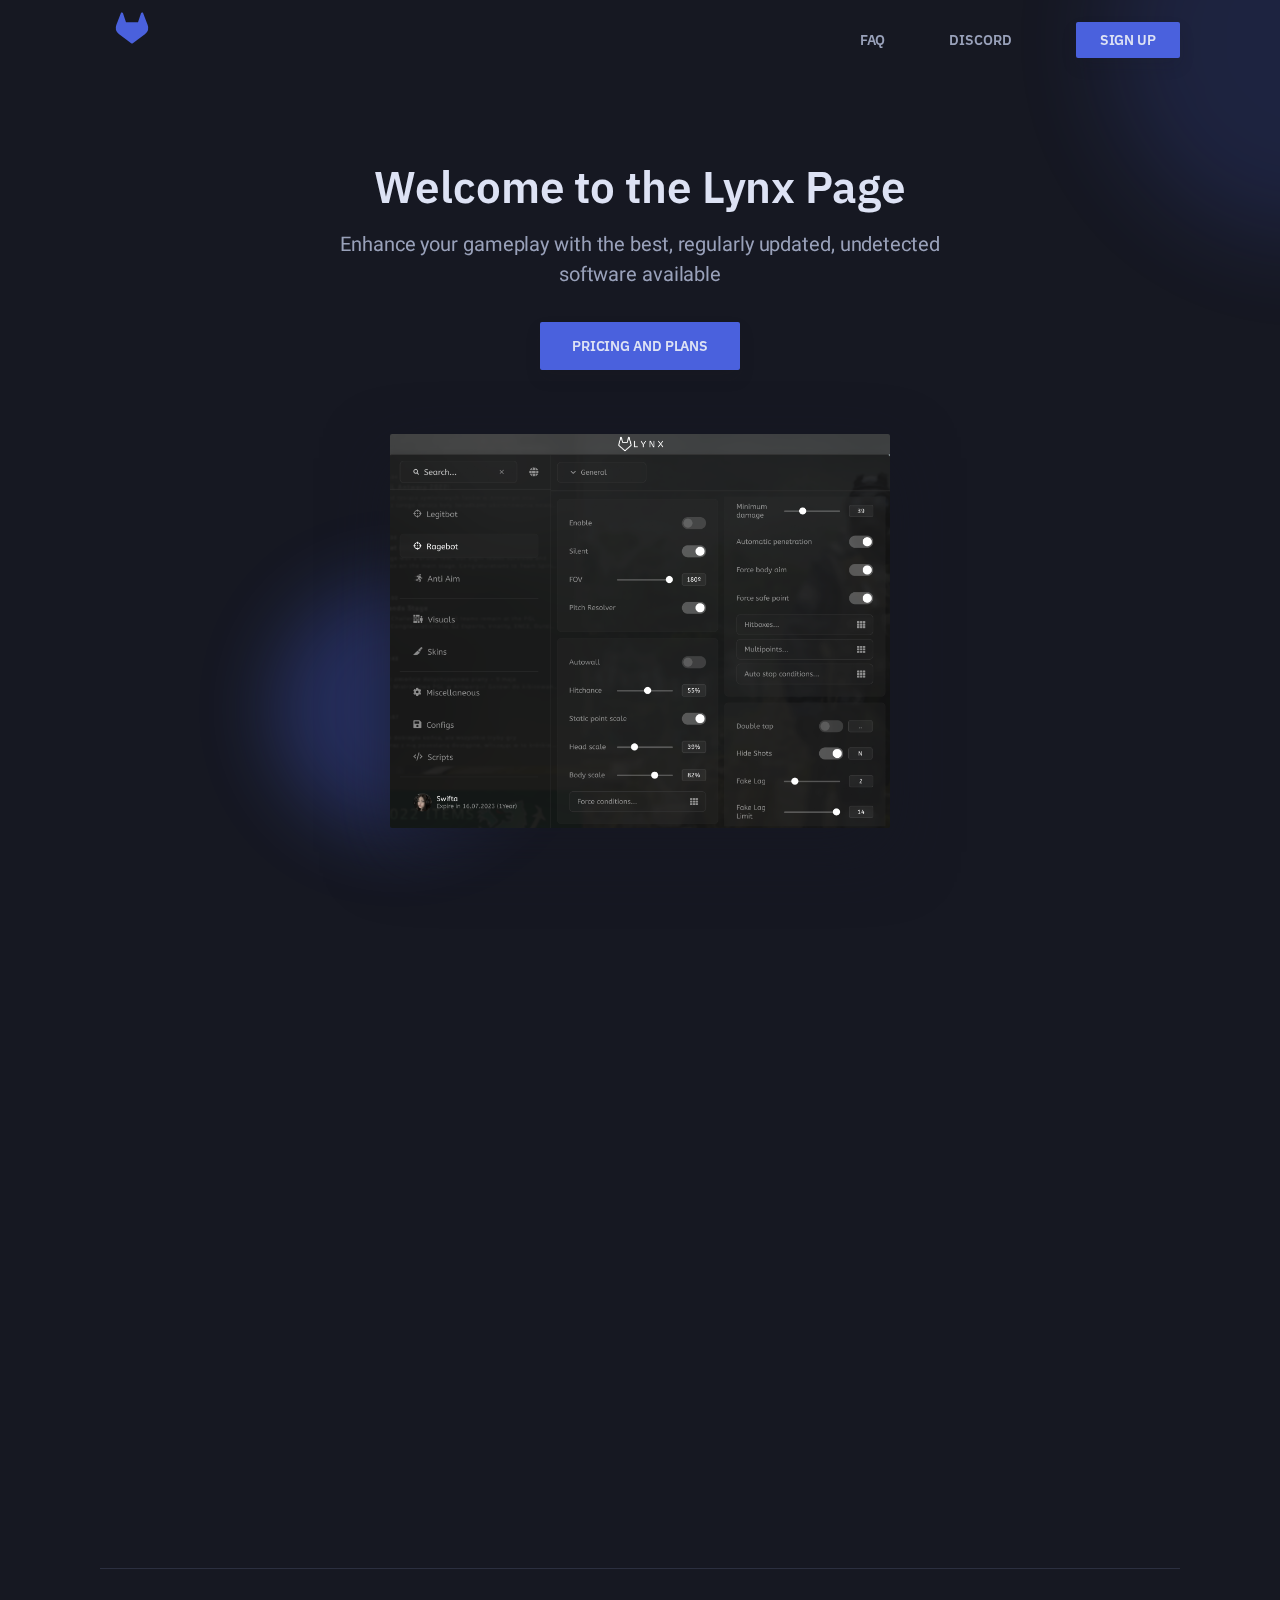
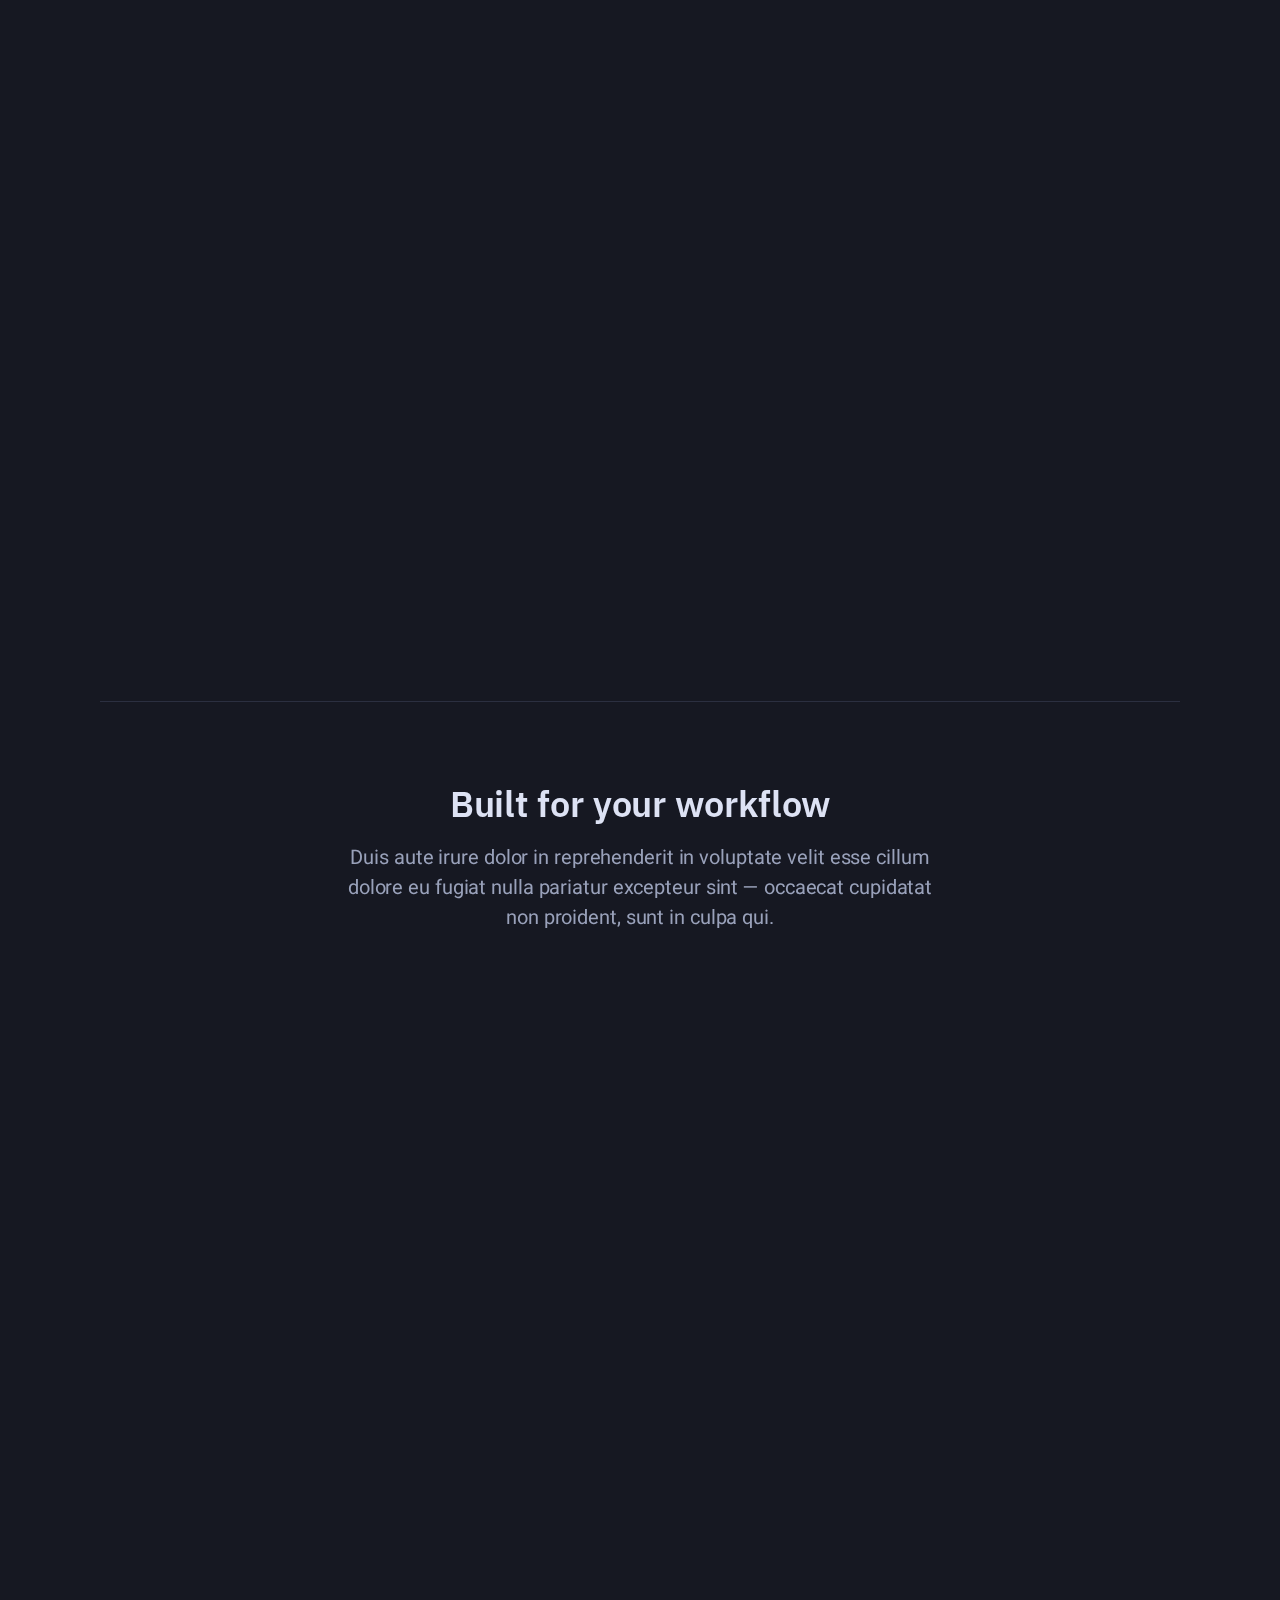
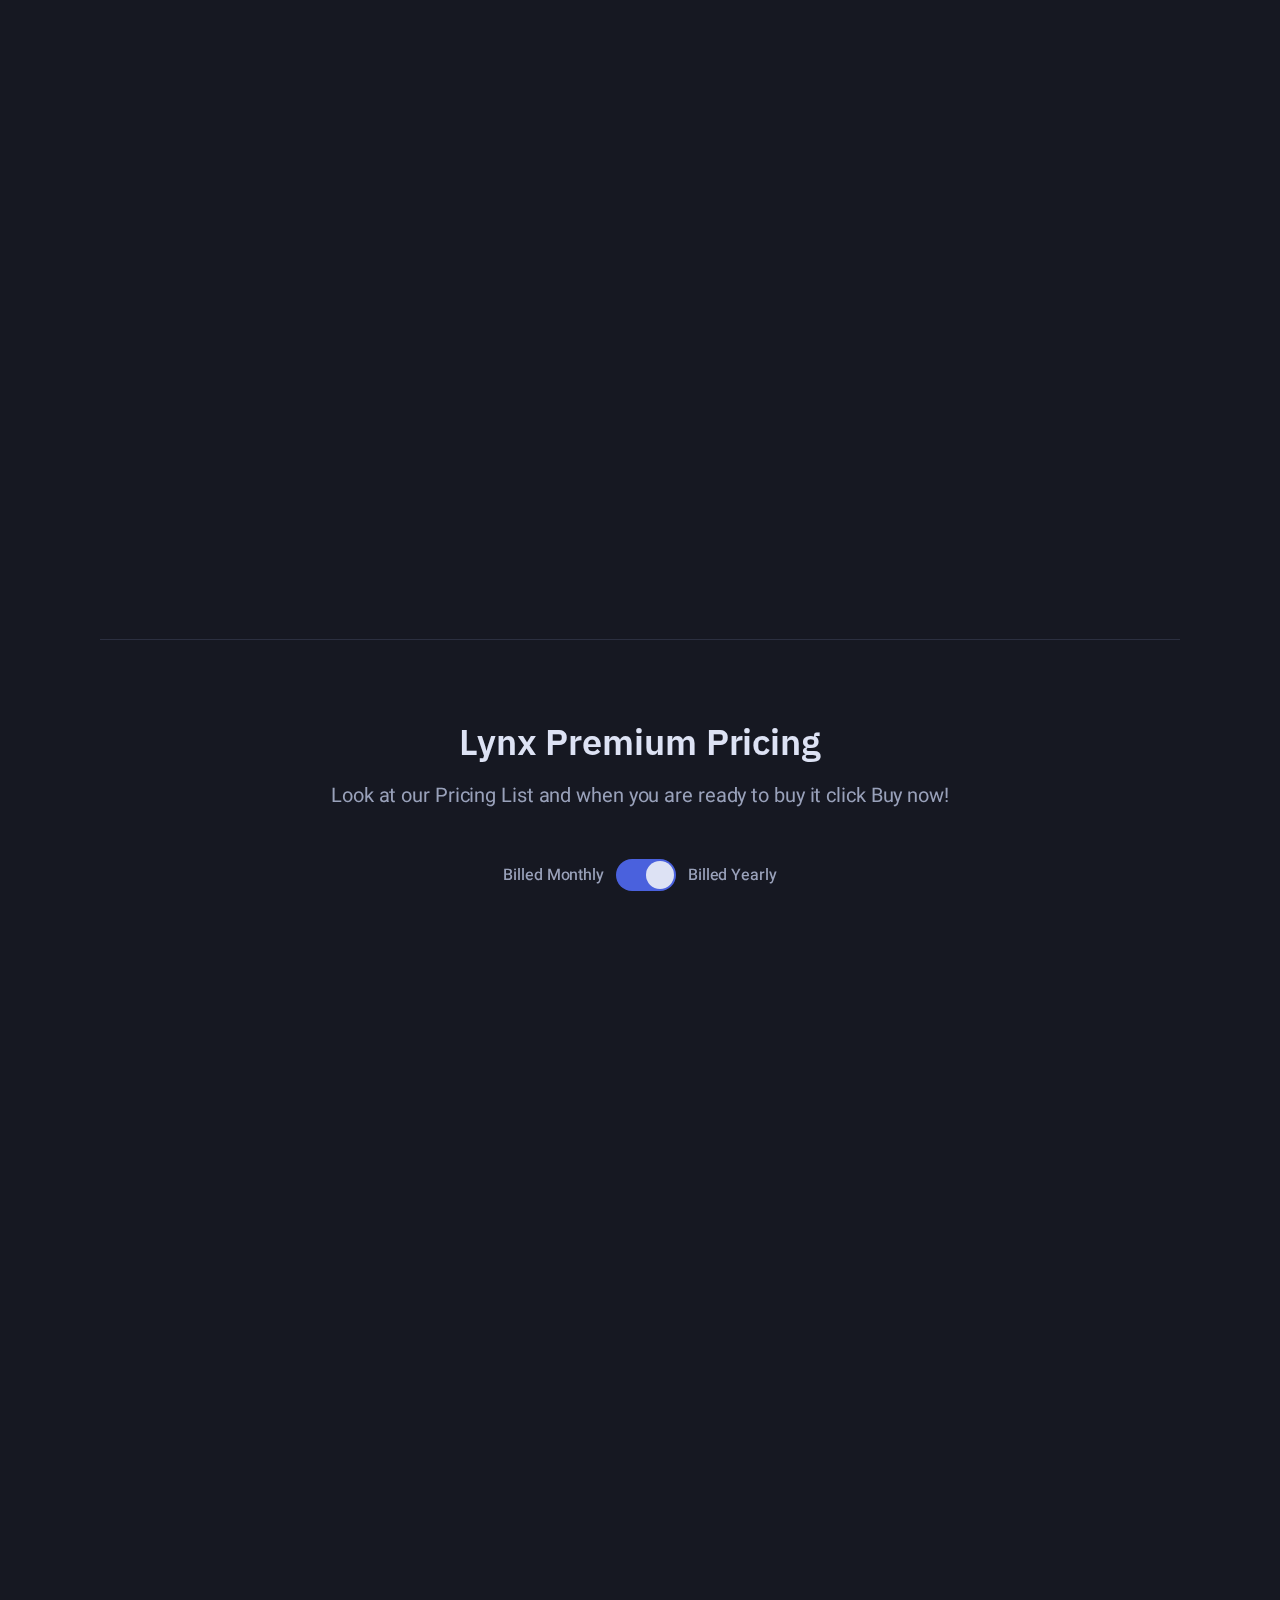
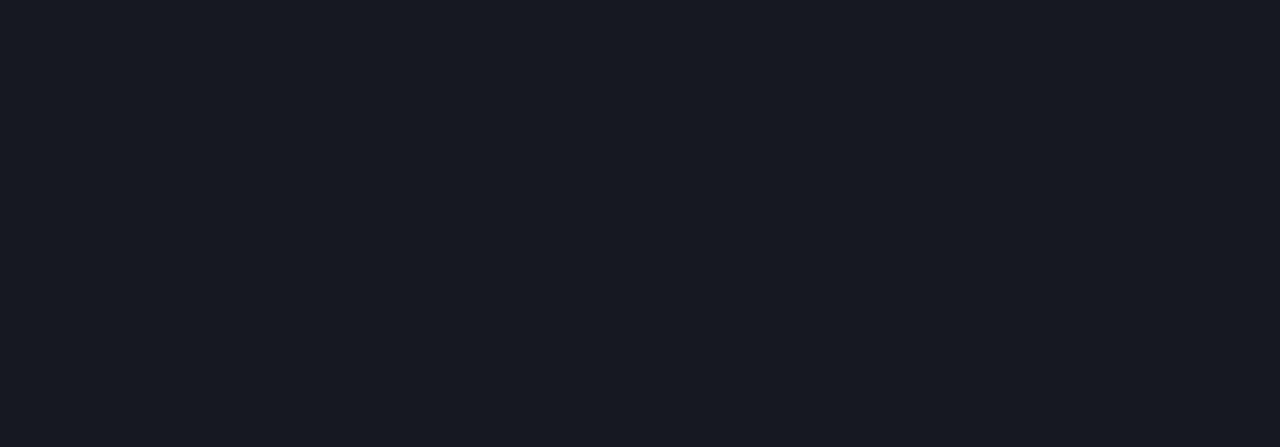
==== index.html @ 3d20453e "New Prices" ====
<html lang="en" class="js">
  <head>
    <meta charset="utf-8">
    <meta http-equiv="X-UA-Compatible" content="IE=edge">
    <meta name="viewport" content="width=device-width,initial-scale=1">
    <title>Lynx</title>
    <link rel="stylesheet" href="css/style.css">
    <link rel="shortcut icon" href="images/logo.svg" type="image/x-icon">
  </head>
  <body class="t n reveal-from-bottom">
    <div class="rn">
      <header class="nb reveal-from-bottom">
        <div class="tcontainern">
          <div class="n_">
            <div class="nk">
              <h1 class="oe">
                <a href="index.html">
                  <img src="images/logo.svg" alt="Lynx" width="64" height="64"><p>
                </a>
              </h1>
            </div>
            <button id="th" class="th" aria-controls="primary-menu" aria-expanded="false">
              <span class="st">Menu</span>
              <span class="tp">
                <span class="td"></span>
              </span>
            </button>
            <nav id="nj" class="nj">
              <div class="nq">
                <ul class="sn h re">
                  <li>
                    <a href="faq.html">FAQ</a>
                  </li>
                  <li>
                    <a href="https://discord.gg/NsHt7cKX" target="_blank">Discord</a>
                  </li>
                </ul>
                <ul class="sn re">
                  <li>
                    <a class="tbuttonn fbuttonl gbuttony sbuttono" href="signup.html">Sign up</a>
                  </li>
                </ul>
              </div>
            </nav>
          </div>
        </div>
      </header>
      <main class="nw">
        
        <section class="rb nx sj tillustration-section-n reveal-from-bottom" >
          <div class="rcontaineri">
            <div class="rm rd">
              <div class="rg">
                <h1 class="ot o_ reveal-from-bottom is-revealed" data-reveal-delay="200">Welcome to the Lynx Page</h1>
                <div class="scontainero">
                  <p class="ot uo reveal-from-bottom is-revealed" data-reveal-delay="400">Enhance your gameplay with the best, regularly updated, undetected software available</p>
                  <div class="reveal-from-bottom is-revealed" data-reveal-delay="600">
                    <a class="tbuttonn fbuttonl gbuttony" href="#pricing">Pricing and plans</a>
                  </div>
                </div>
              </div>
              <div class="hero-square hero-square-3 is-moving-object is-rotating ry reveal-from-bottom tillustration-element-n is-revealed" data-reveal-value="20px" data-reveal-delay="800">
                <img data-tilt  class="sk reveal-from-bottom" src="images/hero-image.png" alt="Hero image" width="500" height="504">
              </div>
            </div>
          </div>
        </section>
        <section class="if nx reveal-fade">
          <div class="tcontainern">
            <div class="il rd ij s_">

            </div>
          </div>
        </section>
        <section class="rx nx">
          <div class="tcontainern">
            <div class="features-tiles-inner rd">
              <div class="tiles-wrap">
                <div class="ng reveal-from-bottom">
                  <div class="ny">
                    <div class="features-tiles-item-header">
                      <div class="iy o_">
                        <img src="images/feature-tile-icon-01.svg" alt="Feature tile icon 01" width="64" height="64">
                      </div>
                    </div>
                    <div class="features-tiles-item-content">
                      <h4 class="ot op">Safe</h4>
                      <p class="oe l">Safe to use - absolutely no malware, we're quite reputable. </p>
                    </div>
                  </div>
                </div>
                <div class="ng reveal-from-bottom" data-reveal-delay="200">
                  <div class="ny">
                    <div class="features-tiles-item-header">
                      <div class="iy o_">
                        <img src="images/feature-tile-icon-02.svg" alt="Feature tile icon 02" width="64" height="64">
                      </div>
                    </div>
                    <div class="features-tiles-item-content">
                      <h4 class="ot op">Regularly Updated                      </h4>
                      <p class="oe l">Regular Updates enable you to use our product without any problems</p>
                    </div>
                  </div>
                </div>
                <div class="ng reveal-from-bottom" data-reveal-delay="400">
                  <div class="ny">
                    <div class="features-tiles-item-header">
                      <div class="iy o_">
                        <img src="images/feature-tile-icon-03.svg" alt="Feature tile icon 03" width="64" height="64">
                      </div>
                    </div>
                    <div class="features-tiles-item-content">
                      <h4 class="ot op">Good</h4>
                      <p class="oe l">Cheat is extremly Powerful for HvH but its also good for legit prime cheating</p>
                    </div>
                  </div>
                </div>
                <div class="ng reveal-from-bottom">
                  <div class="ny">
                    <div class="features-tiles-item-header">
                      <div class="iy o_">
                        <img src="images/feature-tile-icon-04.svg" alt="Feature tile icon 04" width="64" height="64">
                      </div>
                    </div>
                    <div class="features-tiles-item-content">
                      <h4 class="ot op">Good Price</h4>
                      <p class="oe l">No more overpaid and overcharged cheats, our services will be available to everyone</p>
                    </div>
                  </div>
                </div>
                <div class="ng reveal-from-bottom" data-reveal-delay="200">
                  <div class="ny">
                    <div class="features-tiles-item-header">
                      <div class="iy o_">
                        <img src="images/feature-tile-icon-05.svg" alt="Feature tile icon 05" width="64" height="64">
                      </div>
                    </div>
                    <div class="features-tiles-item-content">
                      <h4 class="ot op">Amazing Community</h4>
                      <p class="oe l">We have a great community on our discord that will definitely help you configure your cheat</p>
                    </div>
                  </div>
                </div>
                <div class="ng reveal-from-bottom" data-reveal-delay="400">
                  <div class="ny">
                    <div class="features-tiles-item-header">
                      <div class="iy o_">
                        <img src="images/feature-tile-icon-06.svg" alt="Feature tile icon 06" width="64" height="64">
                      </div>
                    </div>
                    <div class="features-tiles-item-content">
                      <h4 class="ot op">LUA Features</h4>
                      <p class="oe l">If the functions of our cheat are insufficient for you, you can use LUA <a href="#">Documentation</a></p>
                    </div>
                  </div>
                </div>
              </div>
            </div>
          </div>
        </section>
        <section class="nx sj">
          <div class="tcontainern">
            <div class="rd ij">
              <div class="rv reveal-from-bottom">
                <div class="scontainero">
                  <h2 class="oe">Watch Lynx In Action and See How Powerful It Is</h2>
                </div>
              </div>
              <div class="reveal-from-bottom">
                <a class="modal-trigger" aria-controls="modal-01" data-video="https://www.youtube.com/embed/v-ajgwi2usM" href="#">
                  <img class="sk" src="images/video-placeholder.jpg" alt="Video" width="712" height="400">
                </a>
              </div>
              <div id="modal-01" class="tx tk">
                <div class="t_">
                  <div class="sq">
                    <iframe src="https://www.youtube.com/embed/v-ajgwi2usM" controls="0" frameborder="0" mozallowfullscreen=""></iframe>
                  </div>
                </div>
              </div>
            </div>
          </div>
        </section>
        <section class="rw nx">
          <div class="tcontainern">
            <div class="features-split-inner rd ij">
              <div class="rv sj">
                <div class="scontainero">
                  <h2 class="ot o_">Built for your workflow</h2>
                  <p class="oe">Duis aute irure dolor in reprehenderit in voluptate velit esse cillum dolore eu fugiat nulla pariatur excepteur sint — occaecat cupidatat non proident, sunt in culpa qui.</p>
                </div>
              </div>
              <div class="nf np">
                <div class="split-item">
                  <div class="nh fe reveal-from-left" data-reveal-container=".split-item">
                    <h3 class="ot oy">Stunning Visuals</h3>
                    <p class="oe">Our Visuals Are Brilliant,tons of customizations and materials etc. (Skin Changer,Model Changer)</p>
                  </div>
                  <div class="nl nc reveal-from-bottom" data-reveal-container=".split-item">
                    <img data-tilt class="sk" src="images/features-split-image-01.png" alt="Features split image 01" width="528" height="396">
                  </div>
                </div>
                <div class="split-item">
                  <div class="nh fe reveal-from-right" data-reveal-container=".split-item">
                    <h3 class="ot oy">Powerful RageBot</h3>
                    <p class="oe">Cheat is extremly Powerful for Rage Cheating and have many configuration options to make him the best</p>
                  </div>
                  <div class="nl nc reveal-from-left" data-reveal-container=".split-item">
                    <img data-tilt class="sk" src="images/features-split-image-02.png" alt="Features split image 02" width="528" height="396">
                  </div>
                </div>
                <div class="split-item">
                  <div class="nh fe reveal-from-left" data-reveal-container=".split-item">
                    <h3 class="ot oy">Elements Management</h3>
                    <p class="oe">Lorem ipsum dolor sit amet, consectetur adipiscing elit, sed do eiusmod tempor incididunt ut labore et dolore magna aliqua — Ut enim ad minim veniam, quis nostrud exercitation ullamco laboris nisi ut aliquip ex ea commodo consequat.</p>
                  </div>
                  <div class="nl nc reveal-from-bottom" data-reveal-container=".split-item">
                    <img data-tilt class="sk" src="images/features-split-image-03.png" alt="Features split image 03" width="528" height="396">
                  </div>
                </div>
              </div>
            </div>
          </div>
        </section>
        <section class="r_ nx" id="pricing">
          <div class="tcontainern">
            <div class="pricing-inner rd ij">
              <div class="rv sj">
                <div class="scontainero">
                  <h2 class="ot o_">Lynx Premium Pricing</h2>
                  <p class="oe">Look at our Pricing List and when you are ready to buy it click Buy now!</p>
                </div>
              </div>
              <div class="rz sj">
                <label class="k">
                  <input type="checkbox" checked="">
                  <span class="ta"></span>
                  <span>Billed Monthly</span>
                  <span>Billed Yearly</span>
                </label>
              </div>
              <div class="tiles-wrap">
                <div class="ng reveal-from-bottom">
                  <div class="ny sk">
                    <div class="rj">
                      <div class="ib af ut">
                        <div class="pricing-item-price oa" data-price-output="{
                                                &quot;0&quot;: [&quot;€&quot;, &quot;4&quot;, &quot;/m&quot;],
                                                &quot;1&quot;: [&quot;€&quot;, &quot;14&quot;, &quot;/R&quot;]
                                            }">
                          <span class="iw s">€</span>
                          <span class="pricing-item-price-amount i">200</span>
                          <span class="pricing-item-price-after c">/R</span>
                        </div>
                        <div class="c sh">Lynx VIP Upgrade</div>
                      </div>
                      <div class="pricing-item-features mb-40">
                        <div class="pricing-item-features-title f c sl ut">What’s included</div>
                        <ul class="rq sn c uo">
                          <li class="ix">Undetected</li>
                          <li class="ix">Regularly Updated</li>
                          <li class="ix">Good for HvH&Legit</li>
                          <li class="ix">Lua Extensions</li>
                          <li class="ix">Premium Discord Access</li>
                        </ul>
                      </div>
                    </div>
                    <div class="pricing-item-cta op">
                      <a class="tbuttonn fbuttonl pbuttond" href="login.html">Buy Now</a>
                    </div>
                  </div>
                </div>
                <div class="ng reveal-from-bottom" data-reveal-delay="200">
                  <div class="ny sk">
                    <div class="rj">
                      <div class="ib af ut">
                        <div class="pricing-item-price oa" data-price-output="{
                                                &quot;0&quot;: [&quot;€&quot;, &quot;12&quot;, &quot;/3m<popular>Best Price</popular>&quot;],
                                                &quot;1&quot;: [&quot;€&quot;, &quot;28&quot;, &quot;/2R&quot;]
                                            }">
                          <span class="iw s">€</span>
                          <span class="pricing-item-price-amount i">1200</span>
                          <span class="pricing-item-price-after c">/2R3</span>
                          
                        </div>
                        <div class="c sh">Lynx VIP Upgrade</div>
                      </div>
                      <div class="pricing-item-features mb-40">
                        <div class="pricing-item-features-title f c sl ut">What’s included</div>
                        <ul class="rq sn c uo">
                          <li class="ix">Undetected</li>
                          <li class="ix">Regularly Updated</li>
                          <li class="ix">Good for HvH&Legit</li>
                          <li class="ix">Lua Extensions</li>
                          <li class="ix">Premium Discord Access</li>
                        </ul>
                      </div>
                    </div>
                    <div class="pricing-item-cta op">
                      <a class="tbuttonn fbuttonl pbuttond" href="login.html">Buy Now</a>
                    </div>
                  </div>
                </div>
                <div class="ng reveal-from-bottom" data-reveal-delay="400">
                  <div class="ny sk">
                    <div class="rj">
                      <div class="ib af ut">
                        <div class="pricing-item-price oa" data-price-output="{
                                                &quot;0&quot;: [&quot;€&quot;, &quot;24&quot;, &quot;/6m&quot;],
                                                &quot;1&quot;: [&quot;€&quot;, &quot;CUSTOM&quot;, &quot;Lifetime&quot;]
                                            }">
                          <span class="iw s">€</span>
                          <span class="pricing-item-price-amount i">67</span>
                          <span class="pricing-item-price-after c">/m</span>
                        </div>
                        <div class="c sh">Lynx VIP Upgrade</div>
                      </div>
                      <div class="pricing-item-features mb-40">
                        <div class="pricing-item-features-title f c sl ut">What’s included</div>
                        <ul class="rq sn c uo">
                          <li class="ix">Undetected</li>
                          <li class="ix">Regularly Updated</li>
                          <li class="ix">Good for HvH&Legit</li>
                          <li class="ix">Lua Extensions</li>
                          <li class="ix">Premium Discord Access</li>
                        </ul>
                      </div>
                    </div>
                    <div class="pricing-item-cta op">
                      <a class="tbuttonn fbuttonl pbuttond" href="login.html">Buy Now</a>
                    </div>
                  </div>
                </div>
              </div>
            </div>
          </div>
        </section>
        <section class="io nx fe reveal-from-bottom">
          <div class="tcontainern">
            <div class="iz rd ia">
              <div class="iu">
                <h3 class="oe">Try Lynx today for the best CSGO experience</h3>
              </div>
              <div class="cta-action">
                <a class="tbuttonn gbuttony" href="login.html">Get started now</a>
              </div>
            </div>
          </div>
        </section>
      </main>
      <footer class="rr fe reveal-from-bottom">
        <div class="tcontainern">
          <div class="ri">
            <div class="rs rh h">
              <div class="nk">
                <a href="index.html">
                  <img src="images/logo.svg" alt="Lynx" width="64" height="64"><p>
                </a>
              </div>
              <div class="rl">
                <ul class="sn">
                  <li>
                    <a href="#">
                      <svg width="16" height="16" viewBox="0 0 16 16" xmlns="http://www.w3.org/2000/svg">
                        <title>Facebook</title>
                        <path d="M6.023 16L6 9H3V6h3V4c0-2.7 1.672-4 4.08-4 1.153 0 2.144.086 2.433.124v2.821h-1.67c-1.31 0-1.563.623-1.563 1.536V6H13l-1 3H9.28v7H6.023z"></path>
                      </svg>
                    </a>
                  </li>
                  <li>
                    <a href="#">
                      <svg width="16" height="16" viewBox="0 0 16 16" xmlns="http://www.w3.org/2000/svg">
                        <title>Twitter</title>
                        <path d="M16 3c-.6.3-1.2.4-1.9.5.7-.4 1.2-1 1.4-1.8-.6.4-1.3.6-2.1.8-.6-.6-1.5-1-2.4-1-1.7 0-3.2 1.5-3.2 3.3 0 .3 0 .5.1.7-2.7-.1-5.2-1.4-6.8-3.4-.3.5-.4 1-.4 1.7 0 1.1.6 2.1 1.5 2.7-.5 0-1-.2-1.5-.4C.7 7.7 1.8 9 3.3 9.3c-.3.1-.6.1-.9.1-.2 0-.4 0-.6-.1.4 1.3 1.6 2.3 3.1 2.3-1.1.9-2.5 1.4-4.1 1.4H0c1.5.9 3.2 1.5 5 1.5 6 0 9.3-5 9.3-9.3v-.4C15 4.3 15.6 3.7 16 3z"></path>
                      </svg>
                    </a>
                  </li>
                  <li>
                    <a href="#">
                      <svg width="16" height="16" viewBox="0 0 16 16" xmlns="http://www.w3.org/2000/svg">
                        <title>Instagram</title>
                        <g>
                          <circle cx="12.145" cy="3.892" r="1"></circle>
                          <path d="M8 12c-2.206 0-4-1.794-4-4s1.794-4 4-4 4 1.794 4 4-1.794 4-4 4zm0-6c-1.103 0-2 .897-2 2s.897 2 2 2 2-.897 2-2-.897-2-2-2z"></path>
                          <path d="M12 16H4c-2.056 0-4-1.944-4-4V4c0-2.056 1.944-4 4-4h8c2.056 0 4 1.944 4 4v8c0 2.056-1.944 4-4 4zM4 2c-.935 0-2 1.065-2 2v8c0 .953 1.047 2 2 2h8c.935 0 2-1.065 2-2V4c0-.935-1.065-2-2-2H4z"></path>
                        </g>
                      </svg>
                    </a>
                  </li>
                </ul>
              </div>
            </div>
            <div class="ro rh h rp">
              <nav class="rc">
                <ul class="sn">
                  <li>
                    <a href="#">Contact</a>
                  </li>
                  <li>
                    <a href="#">About us</a>
                  </li>
                  <li>
                    <a href="#">FAQ's</a>
                  </li>
                  <li>
                    <a href="#">Support</a>
                  </li>
                </ul>
              </nav>
              <div class="footer-copyright">©Lynx is Registered Trademark of the Umbrella Corporation. All rights reserved</div>
            </div>
          </div>
        </div>
      </footer>
    </div>
    <script src="js/main.min.js"></script>
    <script src="js/tilt.js"></script>
  </body>
</html>
---- css/style.css ----
@import url("https://fonts.googleapis.com/css?family=IBM+Plex+Sans:500,600|Heebo:400,500,700&display=swap");

html {
	line-height: 1.15;
	-ms-text-size-adjust: 100%;
	scroll-behavior: smooth;
	-webkit-text-size-adjust: 100%
}

body {
	margin: 0
}

article,
aside,
footer,
header,
nav,
section {
	display: block
}

h1 {
	font-size: 2em;
	margin: 0.67em 0
}

figcaption,
figure,
main {
	display: block
}

figure {
	margin: 1em 40px
}

hr {
	box-sizing: content-box;
	height: 0;
	overflow: visible
}

pre {
	font-family: monospace, monospace;
	font-size: 1em
}

a {
	background-color: transparent;
	-webkit-text-decoration-skip: objects
}

abbr[title] {
	border-bottom: none;
	text-decoration: underline;
	-webkit-text-decoration: underline dotted;
	text-decoration: underline dotted
}

b,
strong {
	font-weight: inherit
}

b,
strong {
	font-weight: bolder
}

code,
kbd,
samp {
	font-family: monospace, monospace;
	font-size: 1em
}

dfn {
	font-style: italic
}

mark {
	background-color: #ff0;
	color: #000
}

small {
	font-size: 80%
}

sub,
sup {
	font-size: 75%;
	line-height: 0;
	position: relative;
	vertical-align: baseline
}

sub {
	bottom: -0.25em
}

sup {
	top: -0.5em
}

audio,
video {
	display: inline-block
}

audio:not([controls]) {
	display: none;
	height: 0
}

img {
	border-style: none
}

svg:not(:root) {
	overflow: hidden
}

button,
input,
optgroup,
select,
textarea {
	font-family: sans-serif;
	font-size: 100%;
	line-height: 1.15;
	margin: 0
}

button,
input {
	overflow: visible
}

button,
select {
	text-transform: none
}

button,
html [type="button"],
[type="reset"],
[type="submit"] {
	-webkit-appearance: button
}

button::-moz-focus-inner,
[type="button"]::-moz-focus-inner,
[type="reset"]::-moz-focus-inner,
[type="submit"]::-moz-focus-inner {
	border-style: none;
	padding: 0
}

button:-moz-focusring,
[type="button"]:-moz-focusring,
[type="reset"]:-moz-focusring,
[type="submit"]:-moz-focusring {
	outline: 1px dotted ButtonText
}

fieldset {
	padding: 0.35em 0.75em 0.625em
}

legend {
	box-sizing: border-box;
	color: inherit;
	display: table;
	max-width: 100%;
	padding: 0;
	white-space: normal
}

progress {
	display: inline-block;
	vertical-align: baseline
}

textarea {
	overflow: auto
}

[type="checkbox"],
[type="radio"] {
	box-sizing: border-box;
	padding: 0
}

[type="number"]::-webkit-inner-spin-button,
[type="number"]::-webkit-outer-spin-button {
	height: auto
}

[type="search"] {
	-webkit-appearance: textfield;
	outline-offset: -2px
}

[type="search"]::-webkit-search-cancel-button,
[type="search"]::-webkit-search-decoration {
	-webkit-appearance: none
}

::-webkit-file-upload-button {
	-webkit-appearance: button;
	font: inherit
}

details,
menu {
	display: block
}

summary {
	display: list-item
}

canvas {
	display: inline-block
}

template {
	display: none
}

[hidden] {
	display: none
}

@media (min-width: 641px) {
	.t [class*=reveal-] {
		opacity: 0;
		will-change: opacity, transform
	}

	.t .reveal-from-top {
		-webkit-transform: translateY(-10px);
		transform: translateY(-10px)
	}

	.t .reveal-from-bottom {
		-webkit-transform: translateY(10px);
		transform: translateY(10px)
	}

	.t .reveal-from-left {
		-webkit-transform: translateX(-10px);
		transform: translateX(-10px)
	}

	.t .reveal-from-right {
		-webkit-transform: translateX(10px);
		transform: translateX(10px)
	}

	.t .reveal-scale-up {
		-webkit-transform: scale(.95);
		transform: scale(.95)
	}

	.t .reveal-scale-down {
		-webkit-transform: scale(1.05);
		transform: scale(1.05)
	}

	.t .reveal-rotate-from-left {
		-webkit-transform: perspective(1000px) rotateY(-45deg);
		transform: perspective(1000px) rotateY(-45deg)
	}

	.t .reveal-rotate-from-right {
		-webkit-transform: perspective(1000px) rotateY(45deg);
		transform: perspective(1000px) rotateY(45deg)
	}

	.t.n [class*=reveal-] {
		-webkit-transition: opacity .8s cubic-bezier(0.39, 0.575, 0.565, 1), -webkit-transform .8s cubic-bezier(0.39, 0.575, 0.565, 1);
		transition: opacity .8s cubic-bezier(0.39, 0.575, 0.565, 1), -webkit-transform .8s cubic-bezier(0.39, 0.575, 0.565, 1);
		transition: opacity .8s cubic-bezier(0.39, 0.575, 0.565, 1), transform .8s cubic-bezier(0.39, 0.575, 0.565, 1);
		transition: opacity .8s cubic-bezier(0.39, 0.575, 0.565, 1), transform .8s cubic-bezier(0.39, 0.575, 0.565, 1), -webkit-transform .8s cubic-bezier(0.39, 0.575, 0.565, 1)
	}

	.t.n [class*=reveal-].is-revealed {
		opacity: 1;
		-webkit-transform: translate(0);
		transform: translate(0)
	}
}

html {
	box-sizing: border-box
}

*,
*:before,
*:after {
	box-sizing: inherit
}

body {
	background: #161822;
	-moz-osx-font-smoothing: grayscale;
	-webkit-font-smoothing: antialiased
}

hr {
	border: 0;
	display: block;
	height: 1px;
	background: #2B2F40;
	margin-top: 24px;
	margin-bottom: 24px
}

ul,
ol {
	margin-top: 0;
	padding-left: 24px
}

ul:not(:last-child),
ol:not(:last-child) {
	margin-bottom: 24px
}

ul {
	list-style: disc
}

ol {
	list-style: decimal
}

li:not(:last-child) {
	margin-bottom: 12px
}

li>ul,
li>ol {
	margin-top: 12px;
	margin-bottom: 0
}

dl {
	margin-top: 0;
	margin-bottom: 24px
}

dt {
	font-weight: 700
}

dd {
	margin-left: 24px;
	margin-bottom: 24px
}

img {
	border-radius: 2px
}

img,
svg,
video {
	display: block;
	height: auto;
	max-width: 100%
}

figure {
	margin: 48px 0
}

figcaption {
	padding: 8px 0
}

table {
	font-size: 16px;
	line-height: 24px;
	letter-spacing: -0.1px;
	border-collapse: collapse;
	margin-bottom: 24px;
	width: 100%
}

tr {
	border-bottom: 1px solid #2B2F40
}

th {
	font-weight: 700;
	text-align: left
}

th,
td {
	padding: 8px 16px
}

th:first-child,
td:first-child {
	padding-left: 0
}

th:last-child,
td:last-child {
	padding-right: 0
}

.r hr {
	display: block;
	height: 1px;
	background: #DDE2F4
}

.r tr {
	border-bottom: 1px solid #DDE2F4
}

html {
	font-size: 20px;
	line-height: 30px;
	letter-spacing: -0.1px
}

body {
	color: #99A1BA;
	font-size: 1rem
}

body,
button,
input,
select,
textarea {
	font-family: "Heebo", sans-serif;
	font-weight: 400
}

h1,
h2,
h3,
h4,
h5,
h6,
.i,
.s,
.o,
.u,
.a,
.f {
	font-family: "IBM Plex Sans", serif;
	font-weight: 600;
	clear: both;
	color: #DDE2F4;
	word-wrap: break-word;
	overflow-wrap: break-word
}

h1,
.i {
	font-size: 36px;
	line-height: 46px
}

h2,
.s {
	font-size: 32px;
	line-height: 42px
}

h3,
.o {
	font-size: 24px;
	line-height: 34px;
	letter-spacing: -0.1px
}

h4,
.u {
	font-size: 24px;
	line-height: 34px;
	letter-spacing: -0.1px
}

h5,
.a {
	font-size: 20px;
	line-height: 30px;
	letter-spacing: -0.1px
}

h6,
.f,
small,
.l {
	font-size: 18px;
	line-height: 28px;
	letter-spacing: -0.1px
}

.c {
	font-size: 16px;
	line-height: 24px;
	letter-spacing: -0.1px
}

.h {
	font-size: 14px;
	line-height: 22px
}

figcaption {
	font-size: 14px;
	line-height: 22px
}

a:not(.tbuttonn) {
	color: #4A61DD
}

a:not(.tbuttonn):hover,
a:not(.tbuttonn):active {
	outline: 0;
	text-decoration: none
}

a.rbuttoni {
	color: #99A1BA
}

h1,
.i {
	margin-top: 48px;
	margin-bottom: 32px
}

h2,
.s {
	margin-top: 48px;
	margin-bottom: 32px
}

h3,
.o {
	margin-top: 36px;
	margin-bottom: 24px
}

h4,
h5,
h6,
.u,
.a,
.f {
	margin-top: 24px;
	margin-bottom: 24px
}

p {
	margin-top: 0;
	margin-bottom: 24px
}

dfn,
cite,
em,
i {
	font-style: italic
}

blockquote {
	font-size: 20px;
	line-height: 30px;
	letter-spacing: -0.1px;
	margin-top: 24px;
	margin-bottom: 24px;
	margin-left: 24px
}

blockquote::before {
	content: "\201C"
}

blockquote::after {
	content: "\201D"
}

blockquote p {
	display: inline
}

address {
	border-width: 1px 0;
	border-style: solid;
	border-color: #2B2F40;
	padding: 24px 0;
	margin: 0 0 24px
}

pre,
pre h1,
pre h2,
pre h3,
pre h4,
pre h5,
pre h6,
pre .i,
pre .s,
pre .o,
pre .u,
pre .a,
pre .f {
	font-family: "Courier 10 Pitch", Courier, monospace
}

pre,
code,
kbd,
tt,
var {
	background: #101119
}

pre {
	font-size: 16px;
	line-height: 24px;
	letter-spacing: -0.1px;
	max-width: 100%;
	overflow: auto;
	padding: 24px 24px;
	margin-top: 24px;
	margin-bottom: 24px
}

code,
kbd,
tt,
var {
	font-family: Monaco, Consolas, "Andale Mono", "DejaVu Sans Mono", monospace;
	font-size: 16px;
	line-height: 24px;
	letter-spacing: -0.1px;
	padding: 2px 4px
}

abbr,
acronym {
	cursor: help
}

mark,
ins {
	text-decoration: none
}

b,
strong {
	font-weight: 700
}

.r {
	color: #70778E
}

.r a:not(.tbuttonn) {
	color: #70778E
}

.r a:not(.tbuttonn):hover,
.r a:not(.tbuttonn):active {
	outline: 0;
	text-decoration: none
}

.r a.rbuttoni:hover,
.r a.rbuttoni:active {
	color: #4A61DD
}

.r a.p:hover,
.r a.p:active {
	color: #4A61DD
}

.r h1,
.r h2,
.r h3,
.r h4,
.r h5,
.r h6,
.r .i,
.r .s,
.r .o,
.r .u,
.r .a,
.r .f {
	color: #161822
}

.r address {
	border-color: #DDE2F4
}

.r pre,
.r code,
.r kbd,
.r tt,
.r var {
	background: #101119
}

@media (max-width: 640px) {
	.d {
		font-size: 36px;
		line-height: 46px
	}

	.v {
		font-size: 32px;
		line-height: 42px
	}

	.m {
		font-size: 24px;
		line-height: 34px;
		letter-spacing: -0.1px
	}

	.g {
		font-size: 24px;
		line-height: 34px;
		letter-spacing: -0.1px
	}

	.y {
		font-size: 20px;
		line-height: 30px;
		letter-spacing: -0.1px
	}

	.b {
		font-size: 18px;
		line-height: 28px;
		letter-spacing: -0.1px
	}
}

@media (min-width: 641px) {

	h1,
	.i {
		font-size: 44px;
		line-height: 54px
	}

	h2,
	.s {
		font-size: 36px;
		line-height: 46px
	}

	h3,
	.o {
		font-size: 32px;
		line-height: 42px
	}
}

.tcontainern,
.rcontaineri,
.scontainero {
	width: 100%;
	margin: 0 auto;
	padding-left: 16px;
	padding-right: 16px
}

@media (min-width: 481px) {

	.tcontainern,
	.rcontaineri,
	.scontainero {
		padding-left: 24px;
		padding-right: 24px
	}
}

.tcontainern {
	max-width: 1128px
}

.rcontaineri {
	max-width: 944px
}

.scontainero {
	max-width: 668px
}

[class*=container] [class*=container] {
	padding-left: 0;
	padding-right: 0
}

[class*=container] .rcontaineri {
	max-width: 896px
}

[class*=container] .scontainero {
	max-width: 620px
}

.tbuttonn {
	display: -webkit-inline-box;
	display: inline-flex;
	font-size: 14px;
	line-height: 22px;
	font-weight: 600;
	padding: 12px 31px;
	height: 48px;
	text-decoration: none !important;
	text-transform: uppercase;
	color: #4A61DD;
	background-color: #DDE2F4;
	border-width: 1px;
	border-style: solid;
	border-color: rgba(0, 0, 0, 0);
	border-radius: 2px;
	cursor: pointer;
	-webkit-box-pack: center;
	justify-content: center;
	text-align: center;
	letter-spacing: inherit;
	white-space: nowrap;
	-webkit-transition: background .15s ease;
	transition: background .15s ease
}

.tbuttonn:active {
	outline: 0
}

.tbuttonn:hover {
	background-color: #fcfcfe
}

.tbuttonn.w {
	position: relative;
	color: transparent !important;
	pointer-events: none
}

.tbuttonn.w::after {
	content: '';
	display: block;
	position: absolute;
	width: 22px;
	height: 22px;
	margin-left: -11px;
	margin-top: -11px;
	top: 50%;
	left: 50%;
	border: 2px solid #4A61DD;
	border-radius: 50%;
	border-right-color: transparent !important;
	border-top-color: transparent !important;
	z-index: 1;
	-webkit-animation: button-loading .6s infinite linear;
	animation: button-loading .6s infinite linear
}

.tbuttonn[disabled] {
	cursor: not-allowed;
	color: #161822;
	background-color: #3F455A !important
}

.tbuttonn[disabled].w::after {
	border-color: #161822
}

.sbuttono {
	padding: 6px 23px;
	height: 36px
}

.ubuttona {
	color: #DDE2F4;
	background-color: #161822
}

.ubuttona:hover {
	background-color: #1c1f2b
}

.ubuttona.w::after {
	border-color: #DDE2F4
}

.fbuttonl {
	color: #DDE2F4;
	background-color: #4A61DD
}

.fbuttonl:hover {
	background-color: #576cdf
}

.fbuttonl.w::after {
	border-color: #DDE2F4
}

.cbuttonh {
	color: #DDE2F4;
	background-color: #2EA7E2
}

.cbuttonh:hover {
	background-color: #3bade4
}

.cbuttonh.w::after {
	border-color: #DDE2F4
}

.pbuttond {
	display: -webkit-box;
	display: flex;
	width: 100%
}

.vbuttonm {
	display: -webkit-box;
	display: flex;
	flex-wrap: wrap;
	-webkit-box-align: center;
	align-items: center;
	margin-right: -8px;
	margin-left: -8px;
	margin-top: -8px
}

.vbuttonm:last-of-type {
	margin-bottom: -8px
}

.vbuttonm:not(:last-of-type) {
	margin-bottom: 8px
}

.vbuttonm>[class*=button] {
	margin: 8px
}

@media (max-width: 640px) {
	.gbuttony {
		width: 100%;
		max-width: 280px
	}
}

@-webkit-keyframes button-loading {
	0% {
		-webkit-transform: rotate(0);
		transform: rotate(0)
	}

	100% {
		-webkit-transform: rotate(360deg);
		transform: rotate(360deg)
	}
}

@keyframes button-loading {
	0% {
		-webkit-transform: rotate(0);
		transform: rotate(0)
	}

	100% {
		-webkit-transform: rotate(360deg);
		transform: rotate(360deg)
	}
}

fieldset {
	padding: 0;
	margin: 0;
	border: 0
}

.x,
.k,
._ {
	color: #99A1BA;
	font-weight: 500
}

.x {
	font-size: 14px;
	line-height: 22px
}

.j,
.q,
.z input,
.te input {
	-moz-appearance: none;
	-webkit-appearance: none;
	background-color: rgba(0, 0, 0, 0);
	border-width: 1px;
	border-style: solid;
	border-color: #3F455A
}

.j:hover,
.q:hover,
.z input:hover,
.te input:hover {
	border-color: #70778E
}

.j:active,
.j:focus,
.q:active,
.q:focus,
.z input:active,
.z input:focus,
.te input:active,
.te input:focus {
	outline: none;
	border-color: #4A61DD
}

.j[disabled],
.q[disabled],
.z input[disabled],
.te input[disabled] {
	cursor: not-allowed;
	background-color: #3F455A;
	border-color: #99A1BA
}

.j.tt,
.q.tt,
.z input.tt,
.te input.tt {
	border-color: #EE5860
}

.j.tn,
.q.tn,
.z input.tn,
.te input.tn {
	border-color: #E8A658
}

.j.tr,
.q.tr,
.z input.tr,
.te input.tr {
	border-color: #17C297
}

.j,
.q {
	display: block;
	font-size: 16px;
	line-height: 24px;
	letter-spacing: -0.1px;
	padding: 11px 15px;
	height: 48px;
	border-radius: 0;
	color: #DDE2F4;
	box-shadow: none;
	max-width: 100%;
	width: 100%
}

.j::-webkit-input-placeholder {
	color: #70778E
}

.j::-moz-placeholder {
	color: #70778E
}

.j:-ms-input-placeholder {
	color: #70778E
}

.j::-ms-input-placeholder {
	color: #70778E
}

.j::placeholder {
	color: #70778E
}

.j::-ms-input-placeholder {
	color: #70778E
}

textarea.j {
	height: auto;
	resize: vertical
}

.q {
	padding-right: 46px;
	background-image: url("data:image/svg+xml;charset=US-ASCII,%3Csvg%20viewBox%3D%220%200%2016%2016%22%20xmlns%3D%22http%3A%2F%2Fwww.w3.org%2F2000%2Fsvg%22%3E%3Cpath%20d%3D%22M8%2011.4L2.6%206%204%204.6l4%204%204-4L13.4%206%208%2011.4z%22%20fill%3D%22%23DDE2F4%22%20fill-rule%3D%22evenodd%22%2F%3E%3C%2Fsvg%3E");
	background-position: right 15px center;
	background-repeat: no-repeat;
	background-size: 16px 16px
}

.ti {
	padding-right: 38px;
	background-position: right 11px center
}

.ti,
.ts {
	padding: 5px 11px;
	height: 36px
}

.to,
.tu {
	position: relative
}

.to svg,
.tu svg {
	pointer-events: none;
	position: absolute;
	top: 50%;
	-webkit-transform: translateY(-50%);
	transform: translateY(-50%)
}

.to .j {
	padding-left: 46px
}

.to .j+svg {
	left: 15px
}

.to .ts {
	padding-left: 38px
}

.to .ts+svg {
	left: 11px
}

.tu .j {
	padding-right: 46px
}

.tu .j+svg {
	right: 15px
}

.tu .ts {
	padding-right: 38px
}

.tu .ts+svg {
	right: 11px
}

.z,
.te,
.k {
	cursor: pointer
}

.z,
.te,
.k,
._ {
	font-size: 16px;
	line-height: 24px;
	letter-spacing: -0.1px
}

.z,
.te {
	color: #99A1BA
}

.z,
.te {
	position: relative;
	padding-left: 24px
}

.z input,
.te input {
	position: absolute;
	left: 0;
	top: 3px;
	width: 16px;
	height: 16px;
	cursor: pointer
}

.z input:checked,
.te input:checked {
	background-color: #4A61DD !important;
	border-color: #4A61DD !important;
	background-position: 50%
}

.z input {
	border-radius: 2px
}

.z input:checked {
	background-image: url([data-uri])
}

.te input {
	border-radius: 50%
}

.te input:checked {
	background-image: url([data-uri])
}

.k {
	display: -webkit-inline-box;
	display: inline-flex;
	-webkit-box-align: center;
	align-items: center;
	-webkit-user-select: none;
	-moz-user-select: none;
	-ms-user-select: none;
	user-select: none
}

.k input {
	clip: rect(0, 0, 0, 0);
	height: 1px;
	margin: -1px;
	overflow: hidden;
	position: absolute;
	width: 1px
}

.k .ta {
	display: block;
	position: relative;
	min-width: 60px;
	width: 60px;
	height: 32px;
	border-radius: 16px;
	background: #3F455A
}

.k .ta::before {
	content: '';
	display: block;
	position: absolute;
	top: 2px;
	left: 2px;
	width: 28px;
	height: 28px;
	border-radius: 14px;
	background: #DDE2F4;
	-webkit-transition: all .15s ease-out;
	transition: all .15s ease-out
}

.k input:checked+.ta {
	background: #4A61DD
}

.k input:checked+.ta::before {
	left: 30px
}

.k>span:not(.ta) {
	-webkit-box-ordinal-group: 0;
	order: -1;
	margin-right: 12px
}

.k>span:not(.ta):last-child {
	-webkit-box-ordinal-group: initial;
	order: initial;
	margin-left: 12px;
	margin-right: 0
}

._>span {
	display: block
}

._ input[type=range] {
	-moz-appearance: none;
	-webkit-appearance: none;
	background: #99A1BA;
	border-radius: 3px;
	height: 6px;
	width: 100%;
	margin-top: 15px;
	margin-bottom: 15px;
	outline: none
}

._ input[type=range]::-webkit-slider-thumb {
	appearance: none;
	-webkit-appearance: none;
	background-color: #4A61DD;
	background-image: url("data:image/svg+xml;charset=US-ASCII,%3Csvg%20width%3D%2212%22%20height%3D%228%22%20xmlns%3D%22http%3A%2F%2Fwww.w3.org%2F2000%2Fsvg%22%3E%3Cpath%20d%3D%22M8%20.5v7L12%204zM0%204l4%203.5v-7z%22%20fill%3D%22%23DDE2F4%22%20fill-rule%3D%22nonzero%22%2F%3E%3C%2Fsvg%3E");
	background-position: center;
	background-repeat: no-repeat;
	border: 0;
	border-radius: 50%;
	cursor: pointer;
	height: 36px;
	width: 36px
}

._ input[type=range]::-moz-range-thumb {
	background-color: #4A61DD;
	background-image: url("data:image/svg+xml;charset=US-ASCII,%3Csvg%20width%3D%2212%22%20height%3D%228%22%20xmlns%3D%22http%3A%2F%2Fwww.w3.org%2F2000%2Fsvg%22%3E%3Cpath%20d%3D%22M8%20.5v7L12%204zM0%204l4%203.5v-7z%22%20fill%3D%22%23DDE2F4%22%20fill-rule%3D%22nonzero%22%2F%3E%3C%2Fsvg%3E");
	background-position: center;
	background-repeat: no-repeat;
	border: 0;
	border: none;
	border-radius: 50%;
	cursor: pointer;
	height: 36px;
	width: 36px
}

._ input[type=range]::-ms-thumb {
	background-color: #4A61DD;
	background-image: url("data:image/svg+xml;charset=US-ASCII,%3Csvg%20width%3D%2212%22%20height%3D%228%22%20xmlns%3D%22http%3A%2F%2Fwww.w3.org%2F2000%2Fsvg%22%3E%3Cpath%20d%3D%22M8%20.5v7L12%204zM0%204l4%203.5v-7z%22%20fill%3D%22%23DDE2F4%22%20fill-rule%3D%22nonzero%22%2F%3E%3C%2Fsvg%3E");
	background-position: center;
	background-repeat: no-repeat;
	border: 0;
	border-radius: 50%;
	cursor: pointer;
	height: 36px;
	width: 36px
}

._ input[type=range]::-moz-focus-outer {
	border: 0
}

.r .x,
.r .k,
.r ._ {
	color: #3F455A
}

.r .j,
.r .q,
.r .z input,
.r .te input {
	border-color: #DDE2F4
}

.r .j[disabled],
.r .q[disabled],
.r .z input[disabled],
.r .te input[disabled] {
	background-color: #DDE2F4
}

.r .j,
.r .q {
	color: #3F455A
}

.r .q {
	background-image: url("data:image/svg+xml;charset=US-ASCII,%3Csvg%20viewBox%3D%220%200%2016%2016%22%20xmlns%3D%22http%3A%2F%2Fwww.w3.org%2F2000%2Fsvg%22%3E%3Cpath%20d%3D%22M8%2011.4L2.6%206%204%204.6l4%204%204-4L13.4%206%208%2011.4z%22%20fill%3D%22%233F455A%22%20fill-rule%3D%22evenodd%22%2F%3E%3C%2Fsvg%3E")
}

.r .z,
.r .te {
	color: #3F455A
}
.r ._ input[type=range]::-webkit-slider-thumb {
	background-image: url("data:image/svg+xml;charset=US-ASCII,%3Csvg%20width%3D%2212%22%20height%3D%228%22%20xmlns%3D%22http%3A%2F%2Fwww.w3.org%2F2000%2Fsvg%22%3E%3Cpath%20d%3D%22M8%20.5v7L12%204zM0%204l4%203.5v-7z%22%20fill%3D%22%23DDE2F4%22%20fill-rule%3D%22nonzero%22%2F%3E%3C%2Fsvg%3E")
}

.r ._ input[type=range]::-moz-range-thumb {
	background-image: url("data:image/svg+xml;charset=US-ASCII,%3Csvg%20width%3D%2212%22%20height%3D%228%22%20xmlns%3D%22http%3A%2F%2Fwww.w3.org%2F2000%2Fsvg%22%3E%3Cpath%20d%3D%22M8%20.5v7L12%204zM0%204l4%203.5v-7z%22%20fill%3D%22%23DDE2F4%22%20fill-rule%3D%22nonzero%22%2F%3E%3C%2Fsvg%3E")
}

.r ._ input[type=range]::-ms-thumb {
	background-image: url("data:image/svg+xml;charset=US-ASCII,%3Csvg%20width%3D%2212%22%20height%3D%228%22%20xmlns%3D%22http%3A%2F%2Fwww.w3.org%2F2000%2Fsvg%22%3E%3Cpath%20d%3D%22M8%20.5v7L12%204zM0%204l4%203.5v-7z%22%20fill%3D%22%23DDE2F4%22%20fill-rule%3D%22nonzero%22%2F%3E%3C%2Fsvg%3E")
}

.tf {
	display: -webkit-box;
	display: flex
}
popular{
	background: #274d51;
    color: #5dd2b5;
    padding: 5px;
    border-radius: 5px;
    margin-left: 5px;
}
.tf .j {
	-webkit-box-flex: 1;
	flex-grow: 1;
	flex-shrink: 1;
	margin-right: 12px
}

.tf .tbuttonn {
	padding-left: 24px;
	padding-right: 24px;
	flex-shrink: 0
}

.tl {
	font-size: 14px;
	line-height: 22px;
	margin-top: 8px
}

@media (max-width: 640px) {
	.tc .j {
		margin-bottom: 12px
	}

	.tc .tbuttonn {
		width: 100%
	}
}

@media (min-width: 641px) {
	.tc {
		display: -webkit-box;
		display: flex
	}

	.tc .j {
		-webkit-box-flex: 1;
		flex-grow: 1;
		flex-shrink: 1;
		margin-right: 12px
	}

	.tc .tbuttonn {
		padding-left: 24px;
		padding-right: 24px;
		flex-shrink: 0
	}
}

.th {
	background: transparent;
	border: 0;
	outline: 0;
	padding: 0;
	cursor: pointer
}

.tp,
.td {
	display: block;
	pointer-events: none
}

.tp {
	position: relative;
	width: 24px;
	height: 24px
}

.td,
.td::before,
.td::after {
	width: 24px;
	height: 2px;
	position: absolute;
	background: #99A1BA
}

.r .td,
.r .td::before,
.r .td::after {
	background: #2B2F40
}

.td {
	top: 50%;
	margin-top: -1px;
	-webkit-transition-duration: 0.22s;
	transition-duration: 0.22s;
	-webkit-transition-timing-function: cubic-bezier(0.55, 0.055, 0.675, 0.19);
	transition-timing-function: cubic-bezier(0.55, 0.055, 0.675, 0.19)
}

.td::before,
.td::after {
	content: '';
	display: block
}

.td::before {
	top: -7px;
	-webkit-transition: top 0.1s 0.25s ease-in, opacity 0.1s ease-in;
	transition: top 0.1s 0.25s ease-in, opacity 0.1s ease-in
}

.td::after {
	bottom: -7px;
	-webkit-transition: bottom 0.1s 0.25s ease-in, width 0.1s 0.25s ease-in, -webkit-transform 0.22s cubic-bezier(0.55, 0.055, 0.675, 0.19);
	transition: bottom 0.1s 0.25s ease-in, width 0.1s 0.25s ease-in, -webkit-transform 0.22s cubic-bezier(0.55, 0.055, 0.675, 0.19);
	transition: bottom 0.1s 0.25s ease-in, transform 0.22s cubic-bezier(0.55, 0.055, 0.675, 0.19), width 0.1s 0.25s ease-in;
	transition: bottom 0.1s 0.25s ease-in, transform 0.22s cubic-bezier(0.55, 0.055, 0.675, 0.19), width 0.1s 0.25s ease-in, -webkit-transform 0.22s cubic-bezier(0.55, 0.055, 0.675, 0.19)
}

.tv .td {
	-webkit-transform: rotate(225deg);
	transform: rotate(225deg);
	-webkit-transition-delay: 0.12s;
	transition-delay: 0.12s;
	-webkit-transition-timing-function: cubic-bezier(0.215, 0.61, 0.355, 1);
	transition-timing-function: cubic-bezier(0.215, 0.61, 0.355, 1)
}

.tv .td::before {
	top: 0;
	opacity: 0;
	-webkit-transition: top 0.1s ease-out, opacity 0.1s 0.12s ease-out;
	transition: top 0.1s ease-out, opacity 0.1s 0.12s ease-out
}

.tv .td::after {
	width: 24px;
	bottom: 0;
	-webkit-transform: rotate(-90deg);
	transform: rotate(-90deg);
	-webkit-transition: bottom 0.1s ease-out, width 0.1s ease-out, -webkit-transform 0.22s 0.12s cubic-bezier(0.215, 0.61, 0.355, 1);
	transition: bottom 0.1s ease-out, width 0.1s ease-out, -webkit-transform 0.22s 0.12s cubic-bezier(0.215, 0.61, 0.355, 1);
	transition: bottom 0.1s ease-out, transform 0.22s 0.12s cubic-bezier(0.215, 0.61, 0.355, 1), width 0.1s ease-out;
	transition: bottom 0.1s ease-out, transform 0.22s 0.12s cubic-bezier(0.215, 0.61, 0.355, 1), width 0.1s ease-out, -webkit-transform 0.22s 0.12s cubic-bezier(0.215, 0.61, 0.355, 1)
}

.tm li {
	position: relative
}

.tm li::before {
	content: '';
	position: absolute;
	top: 0;
	left: 0;
	width: 100%;
	display: block;
	height: 1px;
	background: #2B2F40
}

.tm li:last-of-type {
	position: relative
}

.tm li:last-of-type::after {
	content: '';
	position: absolute;
	bottom: 0;
	left: 0;
	width: 100%;
	display: block;
	height: 1px;
	background: #2B2F40
}

.r .tm li {
	position: relative
}

.r .tm li::before {
	content: '';
	position: absolute;
	top: 0;
	left: 0;
	width: 100%;
	display: block;
	height: 1px;
	background: #DDE2F4
}

.r .tm li:last-of-type {
	position: relative
}

.r .tm li:last-of-type::after {
	content: '';
	position: absolute;
	bottom: 0;
	left: 0;
	width: 100%;
	display: block;
	height: 1px;
	background: #DDE2F4
}

.tg {
	display: -webkit-box;
	display: flex;
	-webkit-box-pack: justify;
	justify-content: space-between;
	-webkit-box-align: center;
	align-items: center;
	padding-top: 24px;
	padding-bottom: 24px;
	cursor: pointer
}

.tg span {
	width: calc(100% - (16px * 2))
}

.ty {
	max-height: 0;
	opacity: 0;
	overflow: hidden;
	-webkit-transition: max-height .15s ease-in-out, opacity .15s;
	transition: max-height .15s ease-in-out, opacity .15s
}

.tb .ty {
	opacity: 1
}

.ty p:last-child {
	margin-bottom: 24px
}

.tw {
	position: relative;
	width: 16px;
	height: 16px
}

.tw::before,
.tw::after {
	content: '';
	position: absolute;
	background: #4A61DD;
	-webkit-transition: -webkit-transform .25s ease-out;
	transition: -webkit-transform .25s ease-out;
	transition: transform .25s ease-out;
	transition: transform .25s ease-out, -webkit-transform .25s ease-out
}

.r .tw::before,
.r .tw::after {
	background: #4A61DD
}

.tw::before {
	top: 0;
	left: 50%;
	width: 2px;
	height: 100%;
	margin-left: -1px
}

.tw::after {
	top: 50%;
	left: 0;
	width: 100%;
	height: 2px;
	margin-top: -1px
}

.tb .tw {
	cursor: pointer
}

.tb .tw::before {
	-webkit-transform: rotate(90deg);
	transform: rotate(90deg)
}

.tb .tw::after {
	-webkit-transform: rotate(180deg);
	transform: rotate(180deg)
}

.tx,
.tx::before {
	bottom: 0;
	left: 0;
	right: 0;
	top: 0
}

.tx {
	display: none;
	-webkit-box-align: center;
	align-items: center;
	-webkit-box-orient: vertical;
	-webkit-box-direction: normal;
	flex-direction: column;
	-webkit-box-pack: center;
	justify-content: center;
	overflow: hidden;
	position: fixed;
	z-index: 40
}

.tx.tk .t_ {
	padding: 0;
	max-width: 1024px
}

.tx::before,
.tx .t_ {
	display: none
}

.tx::before {
	content: '';
	position: absolute;
	background-color: rgba(22, 24, 34, 0.88)
}

.tx.tb {
	display: -webkit-box;
	display: flex
}

.tx.tb::before,
.tx.tb .t_ {
	display: block
}

.tx.tb .t_ {
	-webkit-animation: slideUpInModal .15s ease-in-out both;
	animation: slideUpInModal .15s ease-in-out both
}

.tx.tb::before {
	-webkit-animation: slideUpInModalBg .15s ease-in-out both;
	animation: slideUpInModalBg .15s ease-in-out both
}

.t_ {
	max-height: calc(100vh - 16px * 2);
	overflow: auto;
	position: relative;
	width: calc(100% - (16px * 2));
	max-width: 520px;
	margin-left: 16px;
	margin-right: 16px;
	background: #2B2F40
}

.tj {
	padding: 48px 16px
}

.tq {
	background: transparent;
	border: 0;
	outline: 0;
	padding: 0;
	cursor: pointer;
	position: absolute;
	right: 16px;
	top: 16px;
	width: 16px;
	height: 16px
}

.tq::before,
.tq::after {
	content: '';
	display: block;
	position: absolute;
	top: 50%;
	left: 50%;
	margin-top: -1px;
	margin-left: -8px;
	width: 16px;
	height: 2px;
	background: #70778E
}

.tq::before {
	-webkit-transform: rotate(225deg);
	transform: rotate(225deg)
}

.tq::after {
	-webkit-transform: rotate(-45deg);
	transform: rotate(-45deg)
}

.tq:hover::before,
.tq:hover::after {
	background: #99A1BA
}

@media (min-width: 641px) {
	.t_ {
		margin: 0 auto;
		max-height: calc(100vh - 48px * 2)
	}

	.tj {
		padding-top: 64px;
		padding-bottom: 64px;
		padding-left: 32px;
		padding-right: 32px
	}
}

@-webkit-keyframes slideUpInModal {
	0% {
		opacity: 0;
		-webkit-transform: translateY(-24px);
		transform: translateY(-24px)
	}

	to {
		opacity: 1;
		-webkit-transform: translateY(0);
		transform: translateY(0)
	}
}

@keyframes slideUpInModal {
	0% {
		opacity: 0;
		-webkit-transform: translateY(-24px);
		transform: translateY(-24px)
	}

	to {
		opacity: 1;
		-webkit-transform: translateY(0);
		transform: translateY(0)
	}
}

@-webkit-keyframes slideUpInModalBg {
	0% {
		opacity: 0
	}

	to {
		opacity: 1
	}
}

@keyframes slideUpInModalBg {
	0% {
		opacity: 0
	}

	to {
		opacity: 1
	}
}

.tz.w:not(.tb) {
	display: block;
	position: absolute;
	visibility: hidden;
	opacity: 0
}

.tz:not(.tb) {
	display: none !important
}

.ne {
	display: -webkit-inline-box;
	display: inline-flex
}

.nt {
	display: block;
	position: relative;
	width: 20px;
	height: 20px;
	padding: 0;
	cursor: pointer;
	line-height: 0;
	border: none;
	background: transparent
}

.nt::before {
	content: '';
	position: absolute;
	left: 6px;
	top: 6px;
	background: #3F455A;
	width: 8px;
	height: 8px;
	border-radius: 50%;
	-webkit-transition: background .25s ease;
	transition: background .25s ease
}

.nt:focus {
	outline: none
}

.nt.tb::before {
	background: #70778E
}

.nt:hover::before {
	background: #99A1BA
}

.r .nt::before {
	background: #70778E
}

.r .nt.tb::before {
	background: #3F455A
}

.r .nt:hover::before {
	background: #4A61DD
}

.nn {
	position: relative;
	display: -webkit-box;
	display: flex;
	-webkit-box-pack: start;
	justify-content: flex-start;
	-webkit-box-flex: 1;
	flex-grow: 1;
	flex-shrink: 0;
	margin-bottom: 0 !important;
	white-space: nowrap;
	overflow-x: auto;
	-webkit-user-select: none;
	-moz-user-select: none;
	-ms-user-select: none;
	user-select: none
}

.nn::after {
	content: '';
	display: block;
	position: absolute;
	bottom: 0;
	width: 100%;
	height: 1px;
	background-color: #70778E;
	z-index: -1
}

.nr {
	display: -webkit-box;
	display: flex;
	-webkit-box-align: center;
	align-items: center;
	-webkit-box-pack: center;
	justify-content: center;
	font-size: 16px;
	line-height: 24px;
	letter-spacing: -0.1px;
	font-weight: 500;
	padding: 8px 24px;
	color: #3F455A;
	border-bottom-width: 1px;
	border-bottom-style: solid;
	border-bottom-color: #70778E;
	cursor: pointer
}

.nr.tb {
	color: #4A61DD;
	border-bottom-color: #4A61DD
}

.ni {
	padding-top: 24px;
	padding-bottom: 24px
}

.ni:not(.tb) {
	display: none !important
}

.r .nn::after {
	background-color: #3F455A
}

.r .nr {
	color: #3F455A;
	border-bottom-color: #3F455A
}

.r .nr.tb {
	color: #DDE2F4;
	border-bottom-color: #DDE2F4
}

.ns {
	margin-top: -24px
}

.ns:last-of-type {
	margin-bottom: -24px
}

.ns:not(:last-of-type) {
	margin-bottom: 24px
}

.no {
	position: relative;
	padding-top: 24px;
	padding-bottom: 24px
}

.no:not(:last-of-type)::before {
	content: '';
	display: block;
	position: absolute;
	top: 43px;
	left: 3px;
	width: 2px;
	height: calc(100% - 8px - 8px);
	background: #3F455A
}

.r .no:not(:last-of-type)::before {
	background: #2B2F40
}

.nu {
	margin-left: 32px
}

.na {
	position: relative;
	font-size: 14px;
	line-height: 22px;
	font-weight: 500
}

.na::before {
	content: '';
	display: block;
	position: absolute;
	top: 7px;
	left: -32px;
	width: 8px;
	height: 8px;
	border-radius: 50%;
	background: #4A61DD
}

.r .na::before {
	background: #70778E
}

@media (min-width: 641px) {
	.ns {
		margin-top: -32px
	}

	.ns:last-of-type {
		margin-bottom: -32px
	}

	.ns:not(:last-of-type) {
		margin-bottom: 32px
	}

	.no {
		padding-top: 32px;
		padding-bottom: 32px;
		width: 50%
	}

	.no:not(:last-of-type)::before {
		top: 51px;
		left: -1px
	}

	.no:nth-child(odd) {
		left: 50%
	}

	.no:nth-child(odd) .na::before {
		left: -36px
	}

	.no:nth-child(even) {
		text-align: right
	}

	.no:nth-child(even):not(:last-of-type)::before {
		left: auto;
		right: -1px
	}

	.no:nth-child(even) .nu {
		margin-left: 0;
		margin-right: 32px
	}

	.no:nth-child(even) .na {
		position: relative
	}

	.no:nth-child(even) .na::before {
		left: auto;
		right: -36px
	}
}

.nf {
	margin-top: -24px
}

.nf:last-of-type {
	margin-bottom: -24px
}

.nf:not(:last-of-type) {
	margin-bottom: 24px
}

.nf .split-item {
	padding-top: 24px;
	padding-bottom: 24px;
	display: -webkit-box;
	display: flex;
	-webkit-box-orient: vertical;
	-webkit-box-direction: normal;
	flex-direction: column
}

.nf .split-item .nl {
	position: relative;
	width: 100%
}

.nf .split-item .nl img,
.nf .split-item .nl svg,
.nf .split-item .nl video {
	width: auto;
	height: auto;
	max-width: 100%;
	overflow: visible
}

.nf .split-item .nl.nc img,
.nf .split-item .nl.nc svg,
.nf .split-item .nl.nc video {
	width: 100%
}

@media (max-width: 640px) {
	.nf .split-item .nh {
		margin-bottom: 32px
	}

	.nf.np .split-item .nh {
		-webkit-box-ordinal-group: 2;
		order: 1;
		margin-bottom: 0 !important
	}

	.nf.np .split-item .nl {
		margin-bottom: 32px
	}
}

@media (min-width: 641px) {
	.nf {
		margin-top: -40px
	}

	.nf:last-of-type {
		margin-bottom: -40px
	}

	.nf:not(:last-of-type) {
		margin-bottom: 40px
	}

	.nf .split-item {
		padding-top: 40px;
		padding-bottom: 40px;
		-webkit-box-orient: horizontal;
		-webkit-box-direction: normal;
		flex-direction: row;
		flex-wrap: nowrap;
		-webkit-box-align: center;
		align-items: center;
		-webkit-box-pack: start;
		justify-content: flex-start
	}

	.nf .split-item .nh {
		flex-shrink: 0;
		width: 396px;
		margin-bottom: 0;
		margin-right: 64px
	}

	.nf .split-item .nl {
		min-width: 436px
	}

	.nf:not(.nd) .split-item:nth-child(even),
	.nf.nd .split-item:nth-child(odd) {
		-webkit-box-pack: end;
		justify-content: flex-end
	}

	.nf:not(.nd) .split-item:nth-child(even) .nh,
	.nf.nd .split-item:nth-child(odd) .nh {
		-webkit-box-ordinal-group: 2;
		order: 1;
		margin-left: 64px;
		margin-right: 0
	}

	.nf:not(.nd) .split-item:nth-child(odd) .nl img,
	.nf:not(.nd) .split-item:nth-child(odd) .nl svg,
	.nf:not(.nd) .split-item:nth-child(odd) .nl video,
	.nf.nd .split-item:nth-child(even) .nl img,
	.nf.nd .split-item:nth-child(even) .nl svg,
	.nf.nd .split-item:nth-child(even) .nl video {
		margin-left: auto
	}

	.nf.nv .split-item {
		-webkit-box-align: start;
		align-items: flex-start
	}
}

@media (min-width: 821px) {
	.tcontainern .nf .split-item .nh {
		width: 488px
	}

	.tcontainern .nf .split-item .nl {
		min-width: 528px
	}
}

.tiles-wrap {
	display: -webkit-box;
	display: flex;
	flex-wrap: wrap;
	-webkit-box-pack: center;
	justify-content: center;
	margin-right: -12px;
	margin-left: -12px;
	margin-top: -12px
}

.tiles-wrap:last-of-type {
	margin-bottom: -12px
}

.tiles-wrap:not(:last-of-type) {
	margin-bottom: 12px
}

.tiles-wrap.nm::after {
	content: '';
	flex-basis: 330px;
	max-width: 330px;
	box-sizing: content-box;
	padding-left: 12px;
	padding-right: 12px;
	height: 0
}

.ng {
	flex-basis: 330px;
	max-width: 330px;
	box-sizing: content-box;
	padding: 12px
}

.ng * {
	box-sizing: border-box
}

.ny {
	display: -webkit-box;
	display: flex;
	flex-wrap: wrap;
	-webkit-box-orient: vertical;
	-webkit-box-direction: normal;
	flex-direction: column;
	height: 100%;
	padding: 32px 24px
}

.nb {
	position: absolute !important;
	top: 0;
	width: 100%;
	z-index: 10 !important
}

.nb+.nw .nx:first-of-type {
	padding-top: 80px
}

.nb .nk {
	margin-right: 32px
}

.n_ {
	display: -webkit-box;
	display: flex;
	-webkit-box-pack: justify;
	justify-content: space-between;
	-webkit-box-align: center;
	align-items: center;
	height: 80px
}

.nj {
	-webkit-box-flex: 1;
	flex-grow: 1
}

.nj .nq {
	display: -webkit-box;
	display: flex;
	-webkit-box-flex: 1;
	flex-grow: 1
}

.nj ul {
	display: -webkit-box;
	display: flex;
	-webkit-box-align: center;
	align-items: center;
	-webkit-box-flex: 1;
	flex-grow: 1;
	white-space: nowrap;
	margin-bottom: 0
}

.nj ul:first-of-type {
	flex-wrap: wrap
}

.nj li+.bbuttonw {
	margin-left: 32px
}

.nj a:not(.tbuttonn) {
	display: block;
	color: #99A1BA;
	text-decoration: none;
	font-weight: 600;
	text-transform: uppercase;
	padding: 0 32px
}

.nj a:not(.tbuttonn):hover,
.nj a:not(.tbuttonn):active {
	color: #4A61DD
}

.r .nj a:not(.tbuttonn) {
	color: #3F455A;
	text-decoration: none
}

.r .nj a:not(.tbuttonn):hover,
.r .nj a:not(.tbuttonn):active {
	color: #4A61DD
}

.nj a.tbuttonn {
	margin-left: 32px
}

.nz:first-of-type {
	-webkit-box-flex: 1;
	flex-grow: 1;
	-webkit-box-pack: end;
	justify-content: flex-end
}

.re {
	-webkit-box-pack: end;
	justify-content: flex-end
}

.re+.re {
	-webkit-box-flex: 0;
	flex-grow: 0
}

.th {
	display: none
}

@media (max-width: 640px) {
	.th {
		display: block
	}

	.th+.nj {
		-webkit-box-orient: vertical;
		-webkit-box-direction: normal;
		flex-direction: column;
		position: absolute;
		left: 0;
		right: 0;
		top: 100%;
		z-index: 9999;
		background: #101119;
		max-height: 0;
		opacity: 0;
		overflow: hidden;
		-webkit-transition: max-height .25s ease-in-out, opacity .15s;
		transition: max-height .25s ease-in-out, opacity .15s
	}

	.th+.nj.tb {
		opacity: 1
	}

	.th+.nj .nq {
		-webkit-box-orient: vertical;
		-webkit-box-direction: normal;
		flex-direction: column;
		padding: 24px
	}

	.th+.nj ul {
		display: block;
		text-align: center
	}

	.th+.nj ul a:not(.tbuttonn) {
		display: -webkit-inline-box;
		display: inline-flex;
		color: #DDE2F4;
		padding-top: 12px;
		padding-bottom: 12px
	}

	.th+.nj a.tbuttonn {
		margin-left: 0;
		margin-top: 12px;
		margin-bottom: 12px
	}
}

.rt {
	background: #1a1c28
}

.rt .rn {
	max-width: 1440px;
	margin: 0 auto;
	box-shadow: 0 20px 48px rgba(22, 24, 34, 0.8)
}

.rt .rn::before {
	content: '';
	position: absolute;
	top: 0;
	left: 0;
	width: 100%;
	height: 100%;
	background: #161822;
	z-index: -10
}

.rn {
	position: relative;
	overflow: hidden;
	display: -webkit-box;
	display: flex;
	-webkit-box-orient: vertical;
	-webkit-box-direction: normal;
	flex-direction: column;
	min-height: 100vh
}

.nw {
	-webkit-box-flex: 1;
	flex: 1 0 auto
}

.rr {
	position: relative
}

.rr::before {
	content: '';
	position: absolute;
	bottom: 0;
	left: 0;
	width: 100%;
	height: 100%;
	background: #161822;
	z-index: -3
}

.ri {
	padding: 48px 0
}

.rs {
	padding-bottom: 12px
}

.ro {
	padding-top: 12px
}

.ru {
	display: -webkit-box;
	display: flex;
	flex-wrap: wrap;
	margin-right: -24px;
	margin-left: -24px;
	margin-top: -12px
}

.ru:last-of-type {
	margin-bottom: 28px
}

.ru:not(:last-of-type) {
	margin-bottom: 12px
}

.ra {
	-webkit-box-flex: 1;
	flex-grow: 1;
	flex-basis: 160px;
	box-sizing: content-box;
	padding: 12px 24px
}

.ra * {
	box-sizing: border-box
}

.ra ul li:not(:last-child) {
	margin-bottom: 4px
}

.ra a {
	color: #99A1BA;
	text-decoration: none
}

.ra a:hover,
.ra a:active {
	color: #4A61DD
}

.r .ra a {
	text-decoration: none
}

.rf {
	font-size: 14px;
	line-height: 22px;
	font-weight: 700;
	color: #DDE2F4;
	text-transform: uppercase;
	margin-bottom: 8px
}

.r .rf {
	color: #161822
}

.rl a,
.rc a {
	display: -webkit-box;
	display: flex
}

.rl ul,
.rc ul {
	display: -webkit-box;
	display: flex;
	flex-wrap: wrap;
	-webkit-box-pack: center;
	justify-content: center;
	-webkit-box-align: center;
	align-items: center;
	white-space: nowrap;
	margin-bottom: 0
}

.rl ul {
	margin-right: -16px;
	margin-left: -16px
}

.rl li {
	padding: 0 8px
}

.rl a {
	padding: 8px
}

.rl a svg {
	fill: #4A61DD;
	-webkit-transition: fill .15s ease;
	transition: fill .15s ease
}

.rl a:hover svg {
	fill: #7587E4
}

.rc {
	margin-right: -12px;
	margin-left: -12px
}

.rc a {
	color: #99A1BA;
	text-decoration: none;
	padding: 0 12px
}

.rc a:hover,
.rc a:active {
	color: #4A61DD
}

.r .rc a {
	text-decoration: none
}

@media (max-width: 640px) {

	.rs>*:not(:last-child),
	.ro>*:not(:last-child) {
		margin-bottom: 24px
	}
}

@media (min-width: 641px) {
	.ri {
		padding: 64px 0
	}

	.rs.rh,
	.ro.rh {
		display: -webkit-box;
		display: flex;
		-webkit-box-pack: justify;
		justify-content: space-between;
		-webkit-box-align: center;
		align-items: center
	}

	.rs.rp>*:first-child,
	.ro.rp>*:first-child {
		-webkit-box-ordinal-group: 2;
		order: 1
	}
}

.rd {
	position: relative;
	padding-top: 48px;
	padding-bottom: 48px
}

.rv {
	padding-bottom: 48px
}

@media (min-width: 641px) {
	.rd {
		padding-top: 80px;
		padding-bottom: 80px
	}

	.rv {
		padding-bottom: 80px
	}
}

.rm>.rg+.ry,
.rm>.ry+.rg {
	margin-top: 48px
}

.rm>.ry>a {
	display: -webkit-inline-box;
	display: inline-flex;
	-webkit-box-align: center;
	align-items: center;
	vertical-align: top
}

@media (max-width: 640px) {
	.rb .nf .split-item .nh {
		margin-bottom: 48px
	}

	.rb .nf.np .split-item .nl {
		margin-bottom: 48px
	}
}

@media (min-width: 641px) {

	.rm>.rg+.ry,
	.rm>.ry+.rg {
		margin-top: 64px
	}
}

@media (min-width: 641px) {
	.rw .rv {
		padding-bottom: 92px
	}
}

.rx .tiles-wrap {
	margin-right: -16px;
	margin-left: -16px;
	margin-top: -16px
}

.rx .tiles-wrap:last-of-type {
	margin-bottom: -16px
}

.rx .tiles-wrap:not(:last-of-type) {
	margin-bottom: 16px
}

.rx .tiles-wrap.nm::after {
	flex-basis: 317px;
	max-width: 317px;
	padding-left: 16px;
	padding-right: 16px
}

.rx .ng {
	flex-basis: 317px;
	max-width: 317px;
	padding: 16px
}

.rx .ny {
	padding-top: 0;
	padding-bottom: 0;
	padding-left: 0;
	padding-right: 0
}

@media (min-width: 641px) {
	.rx .tiles-wrap {
		margin-right: -32px;
		margin-left: -32px;
		margin-top: -32px
	}

	.rx .tiles-wrap:last-of-type {
		margin-bottom: -32px
	}

	.rx .tiles-wrap:not(:last-of-type) {
		margin-bottom: 32px
	}

	.rx .tiles-wrap.nm::after {
		padding-left: 32px;
		padding-right: 32px
	}

	.rx .ng {
		padding: 32px
	}
}

.rk .nn {
	margin-top: -10px;
	margin-bottom: -10px !important;
	-webkit-box-pack: center;
	justify-content: center;
	flex-wrap: wrap;
	overflow-x: initial;
	padding-bottom: 48px
}

.rk .nn::after {
	content: normal
}

.rk .nr {
	-webkit-box-orient: vertical;
	-webkit-box-direction: normal;
	flex-direction: column;
	opacity: 0.48;
	border: initial;
	padding-top: 10px;
	padding-bottom: 10px;
	padding-left: 16px;
	padding-right: 16px;
	-webkit-transition: opacity .15s ease;
	transition: opacity .15s ease
}

.rk .nr:hover {
	opacity: .72
}

.rk .nr.tb {
	opacity: 1
}

.rk .ni {
	padding-left: 0;
	padding-right: 0;
	padding-top: 0;
	padding-bottom: 0;
	opacity: 0;
	visibility: hidden;
	will-change: transform
}

.rk .ni.tb {
	opacity: 1;
	visibility: visible;
	-webkit-animation: tabsPanelIn .5s ease .15s both;
	animation: tabsPanelIn .5s ease .15s both
}

@-webkit-keyframes tabsPanelIn {
	0% {
		opacity: 0;
		-webkit-transform: translateY(12px);
		transform: translateY(12px)
	}

	to {
		opacity: 1;
		-webkit-transform: translateY(0);
		transform: translateY(0)
	}
}

@keyframes tabsPanelIn {
	0% {
		opacity: 0;
		-webkit-transform: translateY(12px);
		transform: translateY(12px)
	}

	to {
		opacity: 1;
		-webkit-transform: translateY(0);
		transform: translateY(0)
	}
}

.r_ .tiles-wrap.nm::after {
	flex-basis: 344px;
	max-width: 344px
}

.r_ .ng {
	flex-basis: 344px;
	max-width: 344px
}

.r_ .ny {
	padding-top: 24px;
	padding-bottom: 24px;
	padding-left: 24px;
	padding-right: 24px
}

.rj {
	-webkit-box-flex: 1;
	flex-grow: 1;
	width: 100%
}

ul.rq li {
	display: -webkit-box;
	display: flex;
	-webkit-box-align: center;
	align-items: center;
	margin-bottom: 12px
}

.rz,
.ie {
	margin-bottom: 48px
}

.ie {
	max-width: 320px;
	margin-left: auto;
	margin-right: auto;
	position: relative
}

.ie input {
	width: 100%
}

.ie .it {
	position: absolute;
	font-size: 14px;
	line-height: 22px;
	font-weight: 500;
	color: #70778E;
	margin-top: 8px;
	--thumb-size: 36px
}

.r .it {
	color: #70778E
}

@media (min-width: 641px) {

	.rz,
	.ie {
		margin-top: -32px;
		margin-bottom: 64px
	}
}

.in .tiles-wrap.nm::after {
	flex-basis: 344px;
	max-width: 344px
}

.in .ng {
	flex-basis: 344px;
	max-width: 344px
}

.in .ny {
	padding-top: 24px;
	padding-bottom: 24px;
	padding-left: 32px;
	padding-right: 32px
}

.ir {
	-webkit-box-flex: 1;
	flex-grow: 1
}

.ii {
	display: -webkit-inline-box;
	display: inline-flex;
	flex-wrap: wrap;
	-webkit-box-align: center;
	align-items: center
}

.is .tiles-wrap {
	margin-right: -16px;
	margin-left: -16px;
	margin-top: -16px
}

.is .tiles-wrap:last-of-type {
	margin-bottom: -16px
}

.is .tiles-wrap:not(:last-of-type) {
	margin-bottom: 16px
}

.is .tiles-wrap.nm::after {
	flex-basis: 296px;
	max-width: 296px;
	padding-left: 16px;
	padding-right: 16px
}

.is .ng {
	flex-basis: 296px;
	max-width: 296px;
	padding: 16px
}

.is .ny {
	padding-top: 0;
	padding-bottom: 0;
	padding-left: 0;
	padding-right: 0
}

@media (min-width: 641px) {
	.is .rv {
		padding-bottom: 80px
	}

	.is .tiles-wrap {
		margin-right: -32px;
		margin-left: -32px;
		margin-top: -32px
	}

	.is .tiles-wrap:last-of-type {
		margin-bottom: -32px
	}

	.is .tiles-wrap:not(:last-of-type) {
		margin-bottom: 32px
	}

	.is .tiles-wrap.nm::after {
		padding-left: 32px;
		padding-right: 32px
	}

	.is .ng {
		padding: 32px
	}
}

.io .rd {
	padding-top: 48px;
	padding-bottom: 48px
}

.iu {
	margin-bottom: 40px
}

@media (min-width: 641px) {
	.io .rd {
		padding-top: 64px;
		padding-bottom: 64px
	}

	.ia {
		display: -webkit-box;
		display: flex;
		-webkit-box-pack: justify;
		justify-content: space-between;
		-webkit-box-align: center;
		align-items: center
	}

	.ia .iu {
		margin-bottom: 0;
		margin-right: 48px
	}
}

.if .rd {
	padding-top: 26px;
	padding-bottom: 26px
}

.il ul {
	display: -webkit-box;
	display: flex;
	flex-wrap: wrap;
	-webkit-box-orient: vertical;
	-webkit-box-direction: normal;
	flex-direction: column;
	-webkit-box-pack: center;
	justify-content: center;
	-webkit-box-align: center;
	align-items: center;
	margin: 0
}

.il li {
	padding: 12px 28px
}

@media (min-width: 641px) {
	.if .il ul {
		-webkit-box-orient: horizontal;
		-webkit-box-direction: normal;
		flex-direction: row
	}
}

.ic .tiles-wrap.nm::after {
	flex-basis: 344px;
	max-width: 344px
}

.ic .ng {
	flex-basis: 344px;
	max-width: 344px
}

.ic .ny {
	padding: 0;
	flex-wrap: nowrap
}

.ic .ih {
	display: -webkit-box;
	display: flex;
	flex-wrap: wrap;
	-webkit-box-orient: vertical;
	-webkit-box-direction: normal;
	flex-direction: column;
	height: 100%;
	padding: 32px 24px;
	padding-top: 24px;
	padding-bottom: 24px
}

.ip {
	-webkit-box-flex: 1;
	flex-grow: 1
}

.id a::after {
	content: url("data:image/svg+xml;charset=US-ASCII,%3Csvg%20width%3D%2216%22%20height%3D%2212%22%20xmlns%3D%22http%3A%2F%2Fwww.w3.org%2F2000%2Fsvg%22%3E%3Cpath%20d%3D%22M9%207H1c-.6%200-1-.4-1-1s.4-1%201-1h8V0l7%206-7%206V7z%22%20fill%3D%22%237587E4%22%20fill-rule%3D%22nonzero%22%2F%3E%3C%2Fsvg%3E");
	margin-left: 8px;
	vertical-align: middle
}

.iv .rv {
	padding-bottom: 32px
}

.iv .ny {
	padding-top: 0;
	padding-bottom: 0;
	padding-left: 0;
	padding-right: 0
}

@media (min-width: 641px) {
	.iv .rv {
		padding-bottom: 48px
	}
}

.im {
	display: -webkit-box;
	display: flex;
	flex-wrap: wrap;
	-webkit-box-pack: justify;
	justify-content: space-between
}

[class*=illustration-] {
	position: relative
}

[class*=illustration-]::after {
	pointer-events: none
}

[class*=illustration-element-]::after {
	z-index: -1
}

[class*=illustration-section-]::after {
	z-index: -2
}

.tillustration-section-n::after {
	content: '';
	position: absolute;
	width: 100%;
	max-width: 100%;
	height: 362px;
	background-image: url(../images/illustration-section-01.svg);
	background-repeat: no-repeat;
	background-size: auto;
	left: 50%;
	top: 0;
	background-position: center top;
	-webkit-transform: translate(-50%);
	transform: translate(-50%)
}

.tillustration-element-n::after {
	content: '';
	position: absolute;
	width: 150%;
	max-width: 150%;
	height: 150%;
	background-image: url(../images/illustration-element-01.svg);
	background-repeat: no-repeat;
	background-size: contain;
	left: 50%;
	background-position: center;
	top: 50%;
	-webkit-transform: translate(-50%, -50%);
	transform: translate(-50%, -50%)
}

.tbuttonn {
	font-family: "IBM Plex Sans", serif;
	box-shadow: 0 8px 16px rgba(22, 24, 34, 0.12)
}

.tbuttonn:not(.ubuttona):not(.fbuttonl):not(.cbuttonh) {
	background: linear-gradient(65deg, #DDE2F4 0, rgba(221, 226, 244, 0.8) 100%);
	background-origin: border-box
}

.tbuttonn:not(.ubuttona):not(.fbuttonl):not(.cbuttonh):hover {
	background-color: #fcfcfe
}

@media (min-width: 641px) {
	.t .no:nth-child(even) .ig.greveal-y {
		-webkit-transform: translateX(-10px);
		transform: translateX(-10px)
	}

	.t .no:nth-child(odd) .ig.greveal-y {
		-webkit-transform: translateX(10px);
		transform: translateX(10px)
	}

	.t.n .no .ig.is-revealed {
		-webkit-transform: translate(0);
		transform: translate(0)
	}
}

.nj a:not(.tbuttonn) {
	font-family: "IBM Plex Sans", serif
}

.iy {
	display: -webkit-inline-box;
	display: inline-flex;
	border-radius: 50%;
	background-color: #2B2F40
}

.r_ .ny {
	background: #2B2F40
}

.ib {
	position: relative
}

.ib::after {
	content: '';
	position: absolute;
	bottom: 0;
	left: 0;
	width: 100%;
	display: block;
	height: 1px;
	background: #2B2F40
}

.ib::after {
	background: #3F455A;
	max-width: 88px
}

.iw {
	color: #99A1BA
}

ul.rq {
	position: relative
}

ul.rq::after {
	content: '';
	position: absolute;
	bottom: 0;
	left: 0;
	width: 100%;
	display: block;
	height: 1px;
	background: #2B2F40
}

ul.rq::after {
	background: #3F455A
}

ul.rq li {
	margin-bottom: 0;
	padding: 14px 0;
	position: relative
}

ul.rq li::before {
	content: '';
	position: absolute;
	top: 0;
	left: 0;
	width: 100%;
	display: block;
	height: 1px;
	background: #2B2F40
}

ul.rq li::before {
	background: #3F455A
}

ul.rq li::after {
	content: '';
	display: block;
	width: 24px;
	height: 24px;
	margin-right: 12px;
	background-image: url("data:image/svg+xml;charset=US-ASCII,%3Csvg%20width%3D%2224%22%20height%3D%2224%22%20xmlns%3D%22http%3A%2F%2Fwww.w3.org%2F2000%2Fsvg%22%3E%3Cpath%20d%3D%22M5%2011h14v2H5z%22%20fill%3D%22%2370778E%22%20fill-rule%3D%22nonzero%22%2F%3E%3C%2Fsvg%3E");
	background-repeat: no-repeat;
	-webkit-box-ordinal-group: 0;
	order: -1
}

ul.rq li.ix::after {
	background-image: url("data:image/svg+xml;charset=US-ASCII,%3Csvg%20width%3D%2224%22%20height%3D%2224%22%20xmlns%3D%22http%3A%2F%2Fwww.w3.org%2F2000%2Fsvg%22%3E%3Ccircle%20fill-opacity%3D%22.56%22%20fill%3D%22%2317C297%22%20opacity%3D%22.36%22%20cx%3D%2212%22%20cy%3D%2212%22%20r%3D%2212%22%2F%3E%3Cpath%20fill%3D%22%235DD2B5%22%20d%3D%22M10.5%2012.267l-2.5-1.6-1%201.066L10.5%2016%2017%209.067%2016%208z%22%2F%3E%3C%2Fsvg%3E")
}

.in .ng {
	position: relative;
	padding-top: 50px
}

.in .ny {
	padding-top: 52px;
	background: #2B2F40
}

.in .ik {
	position: absolute;
	top: 22px
}

.in .ik img {
	position: relative;
	width: 56px;
	height: 56px;
	border-radius: 50%;
	box-shadow: 0 16px 24px rgba(22, 24, 34, 0.24)
}

.in .ik::before {
	content: '';
	position: absolute;
	top: -10px;
	left: -16px;
	width: 31px;
	height: 26px;
	background-image: url("data:image/svg+xml;charset=US-ASCII,%3Csvg%20width%3D%2231%22%20height%3D%2226%22%20xmlns%3D%22http%3A%2F%2Fwww.w3.org%2F2000%2Fsvg%22%3E%3Cg%20fill%3D%22%234A61DD%22%20fill-rule%3D%22nonzero%22%3E%3Cpath%20d%3D%22M6.32%2026c-1.75%200-3.241-.61-4.473-1.829C.616%2022.951%200%2021.485%200%2019.771a9.1%209.1%200%200%201%20.34-2.421c.227-.824.665-1.928%201.313-3.312L8.167%200H14l-3.889%2014.829c1.685%201.318%202.528%202.966%202.528%204.943%200%201.713-.632%203.18-1.896%204.4C9.48%2025.39%208.005%2026%206.32%2026zM23.32%2026c-1.75%200-3.241-.61-4.473-1.829-1.231-1.22-1.847-2.686-1.847-4.4a9.1%209.1%200%200%201%20.34-2.421c.227-.824.665-1.928%201.313-3.312L25.167%200H31l-3.889%2014.829c1.685%201.318%202.528%202.966%202.528%204.943%200%201.713-.632%203.18-1.896%204.4C26.48%2025.39%2025.005%2026%2023.32%2026z%22%2F%3E%3C%2Fg%3E%3C%2Fsvg%3E");
	background-repeat: no-repeat
}

.i_ {
	font-family: "IBM Plex Sans", serif;
	font-weight: 600
}

.i_.ij::before {
	background: #3F455A
}

.iq {
	color: #4A61DD
}

.iq a {
	color: #4A61DD
}

.iz {
	padding-left: 16px;
	padding-right: 16px;
	background-color: #4A61DD;
	background: -webkit-gradient(linear, left bottom, right top, color-stop(0, #4A61DD), to(#2742CC));
	background: linear-gradient(to right top, #4A61DD 0, #2742CC 100%)
}

@media (min-width: 641px) {
	.iz {
		padding-left: 48px;
		padding-right: 48px
	}
}

.ic .ny {
	background: #2B2F40
}

.se a {
	color: #DDE2F4 !important;
	text-decoration: none
}

.id {
	font-weight: 600
}

.id a {
	color: #DDE2F4;
	text-decoration: none
}

.id a:hover {
	color: #4A61DD
}

.st {
	position: absolute;
	width: 1px;
	height: 1px;
	padding: 0;
	overflow: hidden;
	clip: rect(0, 0, 0, 0);
	white-space: nowrap;
	border: 0
}

.sn {
	list-style: none;
	padding: 0
}

.sn li {
	margin: 0
}

.sr {
	text-align: left
}

.si {
	text-align: center
}

.ss {
	text-align: right
}

.so {
	font-weight: 400
}

.su {
	font-weight: 500
}

.sa {
	font-weight: 600
}

.sf {
	font-weight: 700
}

.sl {
	color: #DDE2F4
}

.sc {
	color: #99A1BA
}

.sh {
	color: #70778E
}

.sp {
	color: #4A61DD
}

.sd {
	color: #2EA7E2
}

.sv {
	color: #EE5860
}

.sm {
	color: #E8A658
}

.sg {
	color: #17C297
}

.r .sl {
	color: #161822
}

.r .sc {
	color: #2B2F40
}

.r .sh {
	color: #70778E
}

.sy {
	text-transform: uppercase
}

.sb {
	width: 100%
}

.sw {
	position: relative;
	left: 50%;
	-webkit-transform: translateX(-50%);
	transform: translateX(-50%);
	width: calc(100% + 96px);
	max-width: 100vw
}

.sx {
	position: relative;
	background-color: #fff;
	z-index: 0
}

.sk {
	box-shadow: 0 24px 64px rgba(22, 24, 34, 0.64)
}

img.sk {
	border-radius: 2px
}

.ij {
	position: relative
}

.ij::before {
	content: '';
	position: absolute;
	top: 0;
	left: 0;
	width: 100%;
	display: block;
	height: 1px;
	background: #2B2F40
}

.s_ {
	position: relative
}

.s_::after {
	content: '';
	position: absolute;
	bottom: 0;
	left: 0;
	width: 100%;
	display: block;
	height: 1px;
	background: #2B2F40
}

.r .ij {
	position: relative
}

.r .ij::before {
	content: '';
	position: absolute;
	top: 0;
	left: 0;
	width: 100%;
	display: block;
	height: 1px;
	background: #DDE2F4
}

.r .s_ {
	position: relative
}

.r .s_::after {
	content: '';
	position: absolute;
	bottom: 0;
	left: 0;
	width: 100%;
	display: block;
	height: 1px;
	background: #DDE2F4
}

.sj {
	text-align: center
}

.sj img,
.sj svg,
.sj video {
	margin-left: auto;
	margin-right: auto
}

.sj .vbuttonm {
	-webkit-box-pack: center;
	justify-content: center
}

.sq {
	position: relative;
	padding-bottom: 56.25%;
	height: 0
}

.sq.sz {
	padding-bottom: 75%
}

.sq iframe {
	position: absolute;
	top: 0;
	left: 0;
	width: 100%;
	height: 100%
}

.oe {
	margin: 0
}

.ot {
	margin-top: 0
}

.on {
	margin-right: 0
}

.or {
	margin-bottom: 0
}

.oi {
	margin-left: 0
}

.os {
	margin: 4px
}

.oo {
	margin-top: 4px
}

.ou {
	margin-right: 4px
}

.oa {
	margin-bottom: 4px
}

.of {
	margin-left: 4px
}

.ol {
	margin: 8px
}

.oc {
	margin-top: 8px
}

.oh {
	margin-right: 8px
}

.op {
	margin-bottom: 8px
}

.od {
	margin-left: 8px
}

.ov {
	margin: 12px
}

.om {
	margin-top: 12px
}

.og {
	margin-right: 12px
}

.oy {
	margin-bottom: 12px
}

.ob {
	margin-left: 12px
}

.ow {
	margin: 16px
}

.ox {
	margin-top: 16px
}

.ok {
	margin-right: 16px
}

.o_ {
	margin-bottom: 16px
}

.oj {
	margin-left: 16px
}

.oq {
	margin: 24px
}

.oz {
	margin-top: 24px
}

.ue {
	margin-right: 24px
}

.ut {
	margin-bottom: 24px
}

.un {
	margin-left: 24px
}

.ur {
	margin: 32px
}

.ui {
	margin-top: 32px
}

.us {
	margin-right: 32px
}

.uo {
	margin-bottom: 32px
}

.uu {
	margin-left: 32px
}

.ua {
	padding: 0
}

.uf {
	padding-top: 0
}

.ul {
	padding-right: 0
}

.uc {
	padding-bottom: 0
}

.uh {
	padding-left: 0
}

.up {
	padding: 4px
}

.ud {
	padding-top: 4px
}

.uv {
	padding-right: 4px
}

.um {
	padding-bottom: 4px
}

.ug {
	padding-left: 4px
}

.uy {
	padding: 8px
}

.ub {
	padding-top: 8px
}

.uw {
	padding-right: 8px
}

.ux {
	padding-bottom: 8px
}

.uk {
	padding-left: 8px
}

.u_ {
	padding: 12px
}

.uj {
	padding-top: 12px
}

.uq {
	padding-right: 12px
}

.uz {
	padding-bottom: 12px
}

.ae {
	padding-left: 12px
}

.at {
	padding: 16px
}

.an {
	padding-top: 16px
}

.ar {
	padding-right: 16px
}

.ai {
	padding-bottom: 16px
}

.as {
	padding-left: 16px
}

.ao {
	padding: 24px
}

.au {
	padding-top: 24px
}

.aa {
	padding-right: 24px
}

.af {
	padding-bottom: 24px
}

.al {
	padding-left: 24px
}

.ac {
	padding: 32px
}

.ah {
	padding-top: 32px
}

.ap {
	padding-right: 32px
}

.ad {
	padding-bottom: 32px
}

.av {
	padding-left: 32px
}

.am {
	padding-top: 4px
}

.ag {
	padding-top: 8px
}

.ay {
	padding-top: 12px
}

.ab {
	padding-top: 16px
}

.aw {
	padding-top: 24px
}

.ax {
	padding-top: 32px
}

.ak {
	padding-top: 48px
}

.a_ {
	padding-top: 64px
}

@media (max-width: 640px) {
	.aj {
		text-align: left
	}

	.aq {
		text-align: center
	}

	.az {
		text-align: right
	}

	.fe {
		text-align: center
	}

	.fe img,
	.fe svg,
	.fe video {
		margin-left: auto;
		margin-right: auto
	}

	.fe .vbuttonm {
		-webkit-box-pack: center;
		justify-content: center
	}

	.ft {
		padding-top: 4px
	}

	.fn {
		padding-top: 8px
	}

	.fr {
		padding-top: 12px
	}

	.fi {
		padding-top: 16px
	}

	.fs {
		padding-top: 24px
	}

	.fo {
		padding-top: 32px
	}

	.fu {
		padding-top: 48px
	}

	.fa {
		padding-top: 64px
	}
}

@media (min-width: 641px) {
	.ff {
		text-align: left
	}

	.fl {
		text-align: center
	}

	.fc {
		text-align: right
	}

	.fh {
		text-align: center
	}

	.fh img,
	.fh svg,
	.fh video {
		margin-left: auto;
		margin-right: auto
	}

	.fh .vbuttonm {
		-webkit-box-pack: center;
		justify-content: center
	}
}
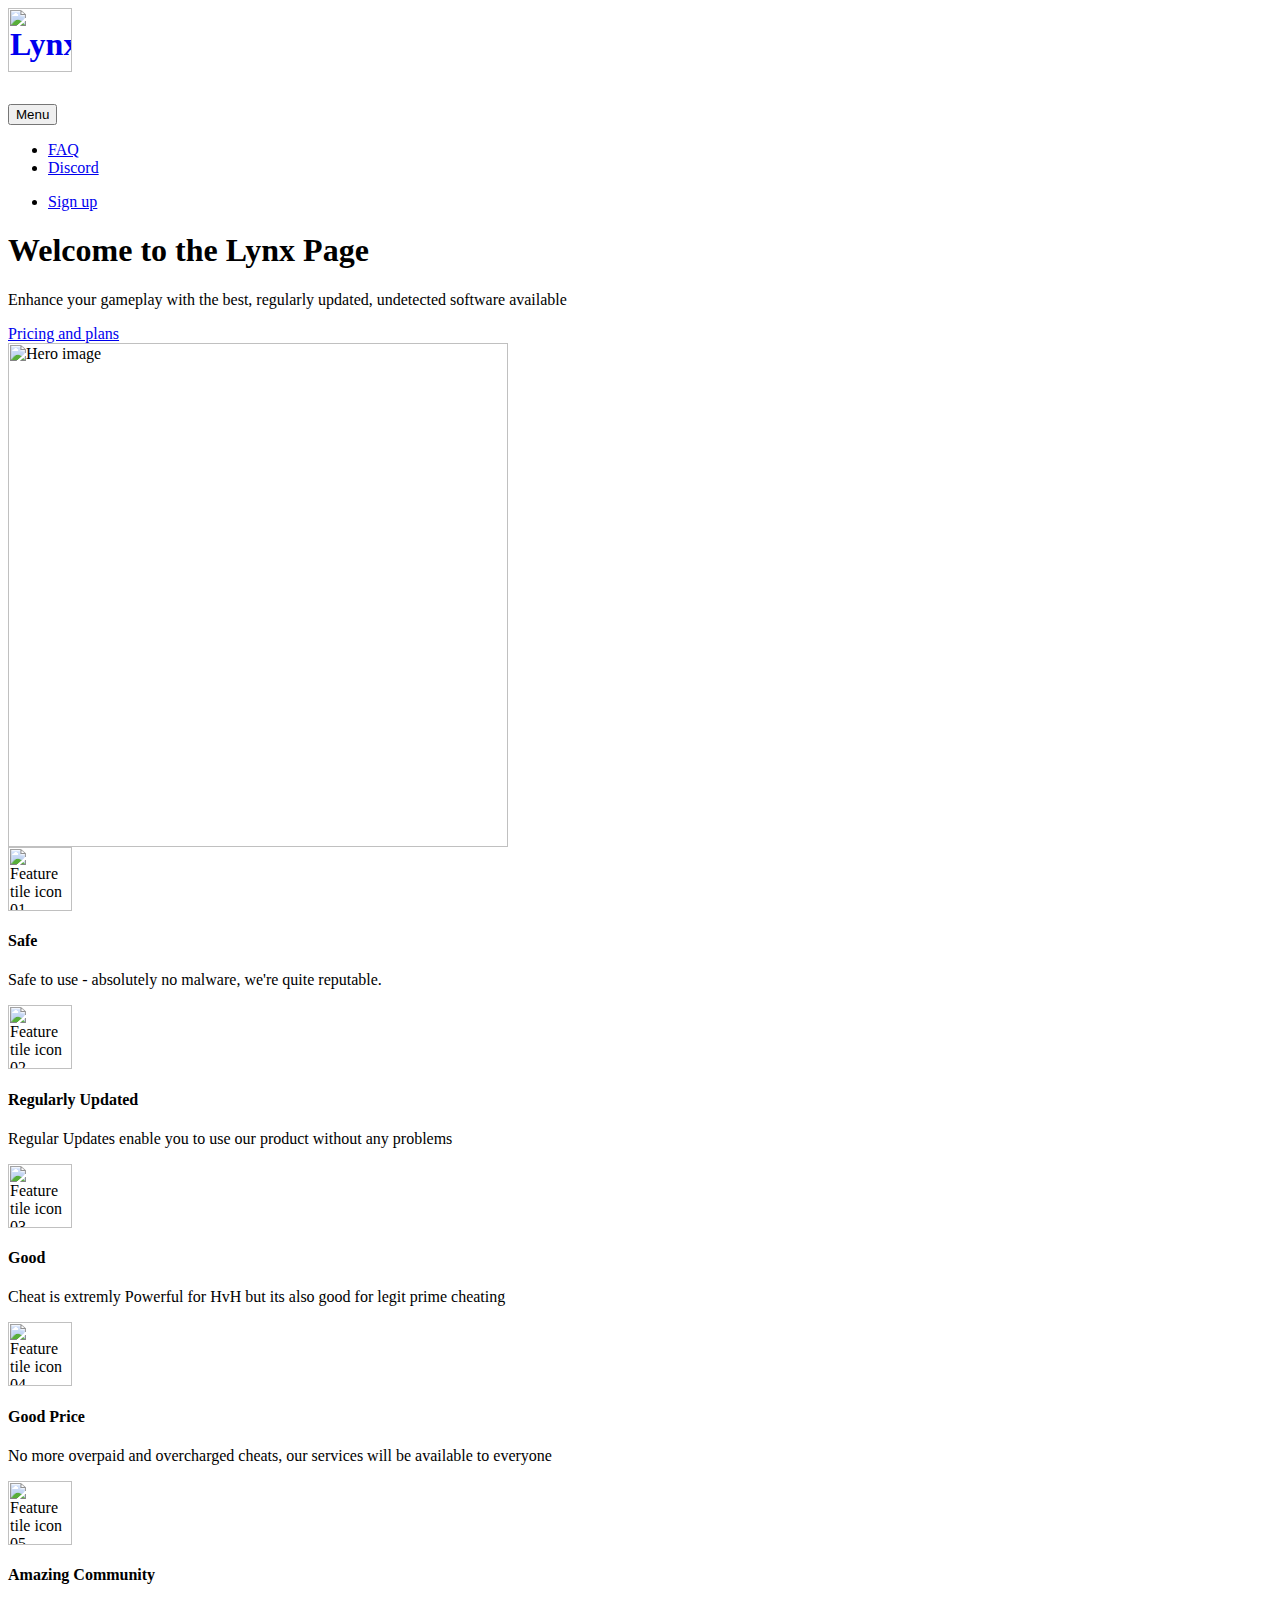
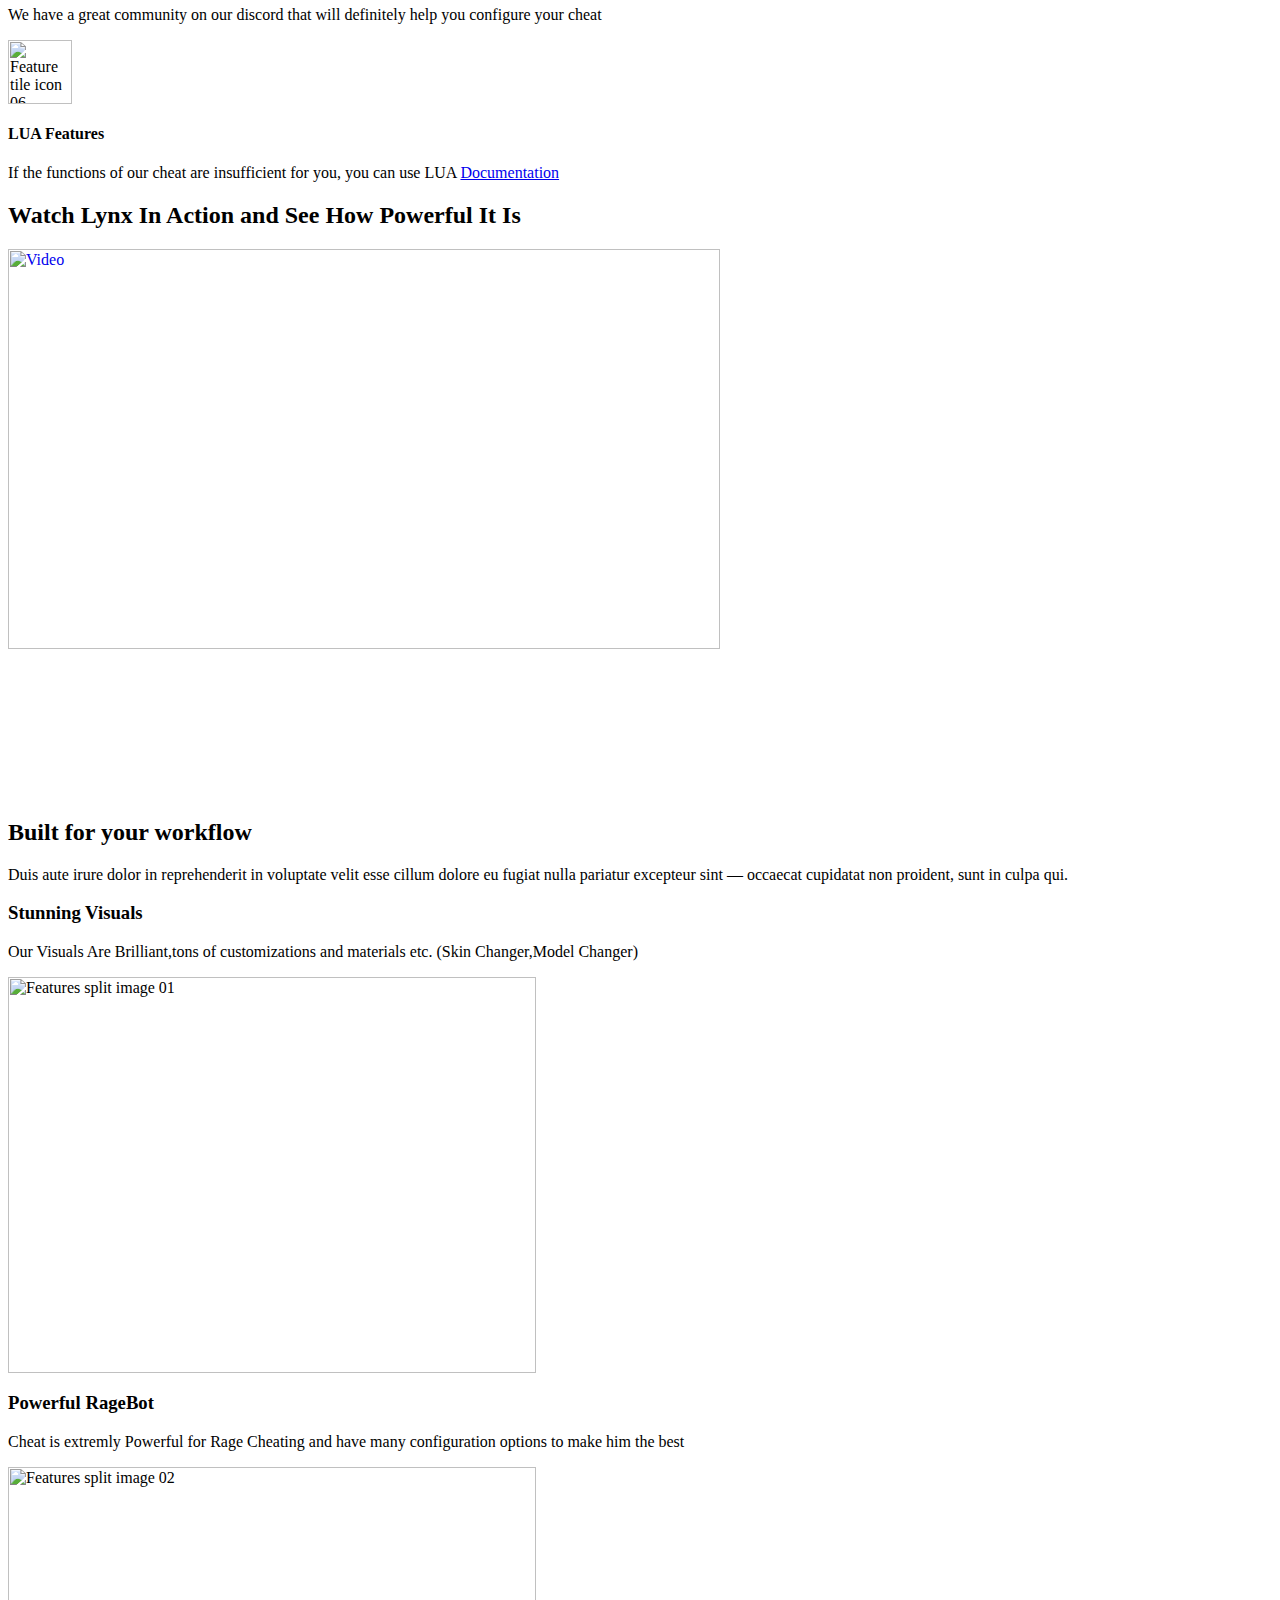
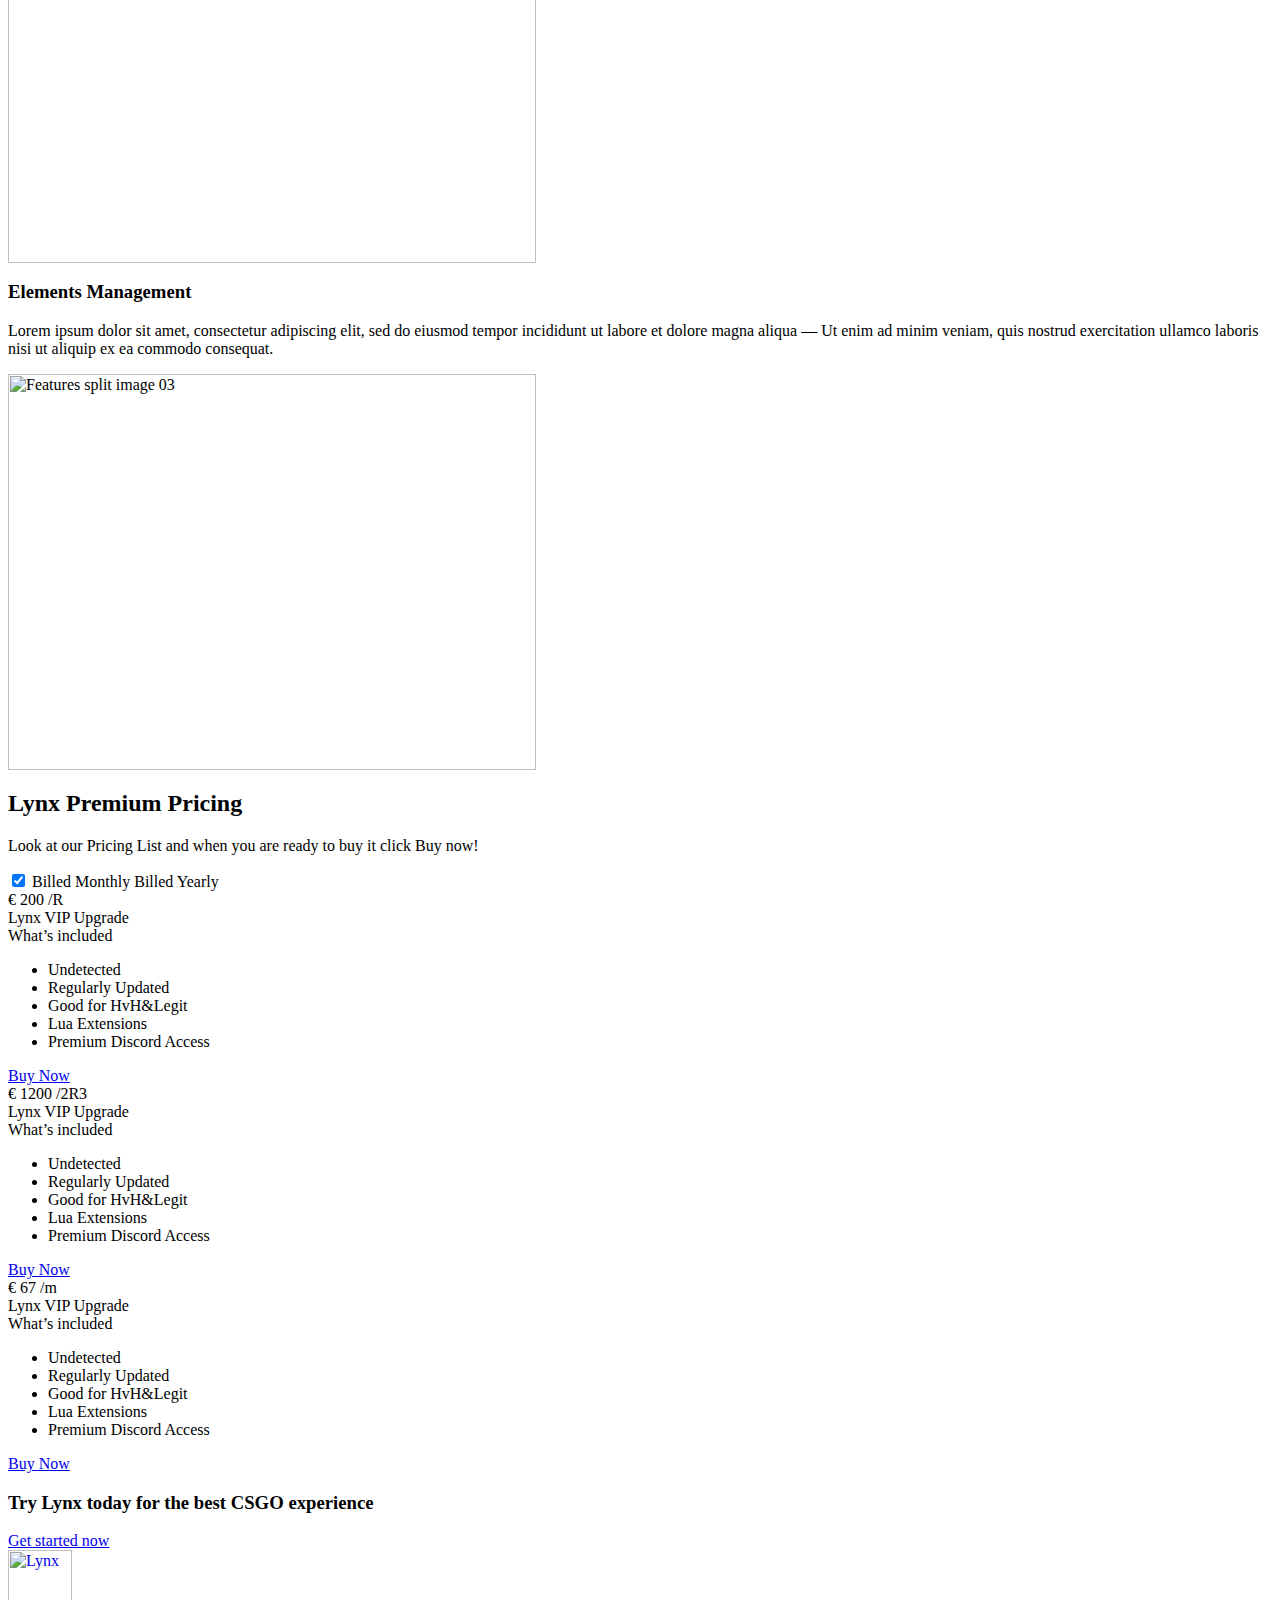
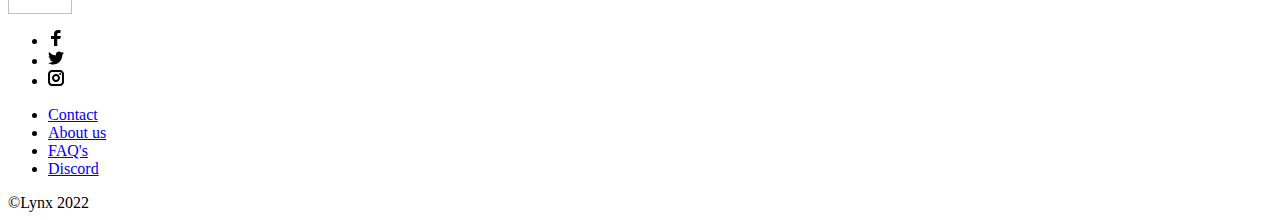
==== commit 0eff89fb: "new" ====
--- a/index.html
+++ b/index.html
@@ -7,7 +7,7 @@
     <link rel="stylesheet" href="css/style.css">
     <link rel="shortcut icon" href="images/logo.svg" type="image/x-icon">
   </head>
-  <body class="t n reveal-from-bottom">
+  <body class="t n reveal-from-bottom" id="background-animated">
     <div class="rn">
       <header class="nb reveal-from-bottom">
         <div class="tcontainern">
@@ -32,7 +32,7 @@
                     <a href="faq.html">FAQ</a>
                   </li>
                   <li>
-                    <a href="https://discord.gg/NsHt7cKX" target="_blank">Discord</a>
+                    <a href="https://discord.gg/D5vBNhdycK" target="_blank">Discord</a>
                   </li>
                 </ul>
                 <ul class="sn re">
@@ -266,7 +266,7 @@
                       </div>
                     </div>
                     <div class="pricing-item-cta op">
-                      <a class="tbuttonn fbuttonl pbuttond" href="login.html">Buy Now</a>
+                      <a class="tbuttonn fbuttonl pbuttond" href="https://discord.gg/D5vBNhdycK">Buy Now</a>
                     </div>
                   </div>
                 </div>
@@ -297,7 +297,7 @@
                       </div>
                     </div>
                     <div class="pricing-item-cta op">
-                      <a class="tbuttonn fbuttonl pbuttond" href="login.html">Buy Now</a>
+                      <a class="tbuttonn fbuttonl pbuttond" href="https://discord.gg/D5vBNhdycK">Buy Now</a>
                     </div>
                   </div>
                 </div>
@@ -327,7 +327,7 @@
                       </div>
                     </div>
                     <div class="pricing-item-cta op">
-                      <a class="tbuttonn fbuttonl pbuttond" href="login.html">Buy Now</a>
+                      <a class="tbuttonn fbuttonl pbuttond" href="https://discord.gg/D5vBNhdycK">Buy Now</a>
                     </div>
                   </div>
                 </div>
@@ -342,7 +342,7 @@
                 <h3 class="oe">Try Lynx today for the best CSGO experience</h3>
               </div>
               <div class="cta-action">
-                <a class="tbuttonn gbuttony" href="login.html">Get started now</a>
+                <a class="tbuttonn gbuttony" href="https://discord.gg/D5vBNhdycK">Get started now</a>
               </div>
             </div>
           </div>
@@ -394,25 +394,42 @@
               <nav class="rc">
                 <ul class="sn">
                   <li>
-                    <a href="#">Contact</a>
-                  </li>
-                  <li>
-                    <a href="#">About us</a>
-                  </li>
-                  <li>
-                    <a href="#">FAQ's</a>
-                  </li>
-                  <li>
-                    <a href="#">Support</a>
+                    <a href="https://discord.gg/D5vBNhdycK">Contact</a>
+                  </li>
+                  <li>
+                    <a href="https://discord.gg/D5vBNhdycK">About us</a>
+                  </li>
+                  <li>
+                    <a href="faq.html">FAQ's</a>
+                  </li>
+                  <li>
+                    <a href="https://discord.gg/D5vBNhdycK">Discord</a>
                   </li>
                 </ul>
               </nav>
-              <div class="footer-copyright">©Lynx is Registered Trademark of the Umbrella Corporation. All rights reserved</div>
+              <div class="footer-copyright">©Lynx 2022</div>
             </div>
           </div>
         </div>
       </footer>
     </div>
+    <script src="js/three.min.js"></script>
+    <script src="js/vanta.cells.min.js"></script>
+    <script>
+      VANTA.FOG({
+        el: "#background-animated",
+        mouseControls: true,
+        touchControls: true,
+        gyroControls: false,
+        minHeight: 200.00,
+        minWidth: 200.00,
+        highlightColor: 0x0,
+        midtoneColor: 0xb3082,
+        lowlightColor: 0x0,
+        baseColor: 0x0,
+        speed: 2.40
+      })
+      </script>
     <script src="js/main.min.js"></script>
     <script src="js/tilt.js"></script>
   </body>
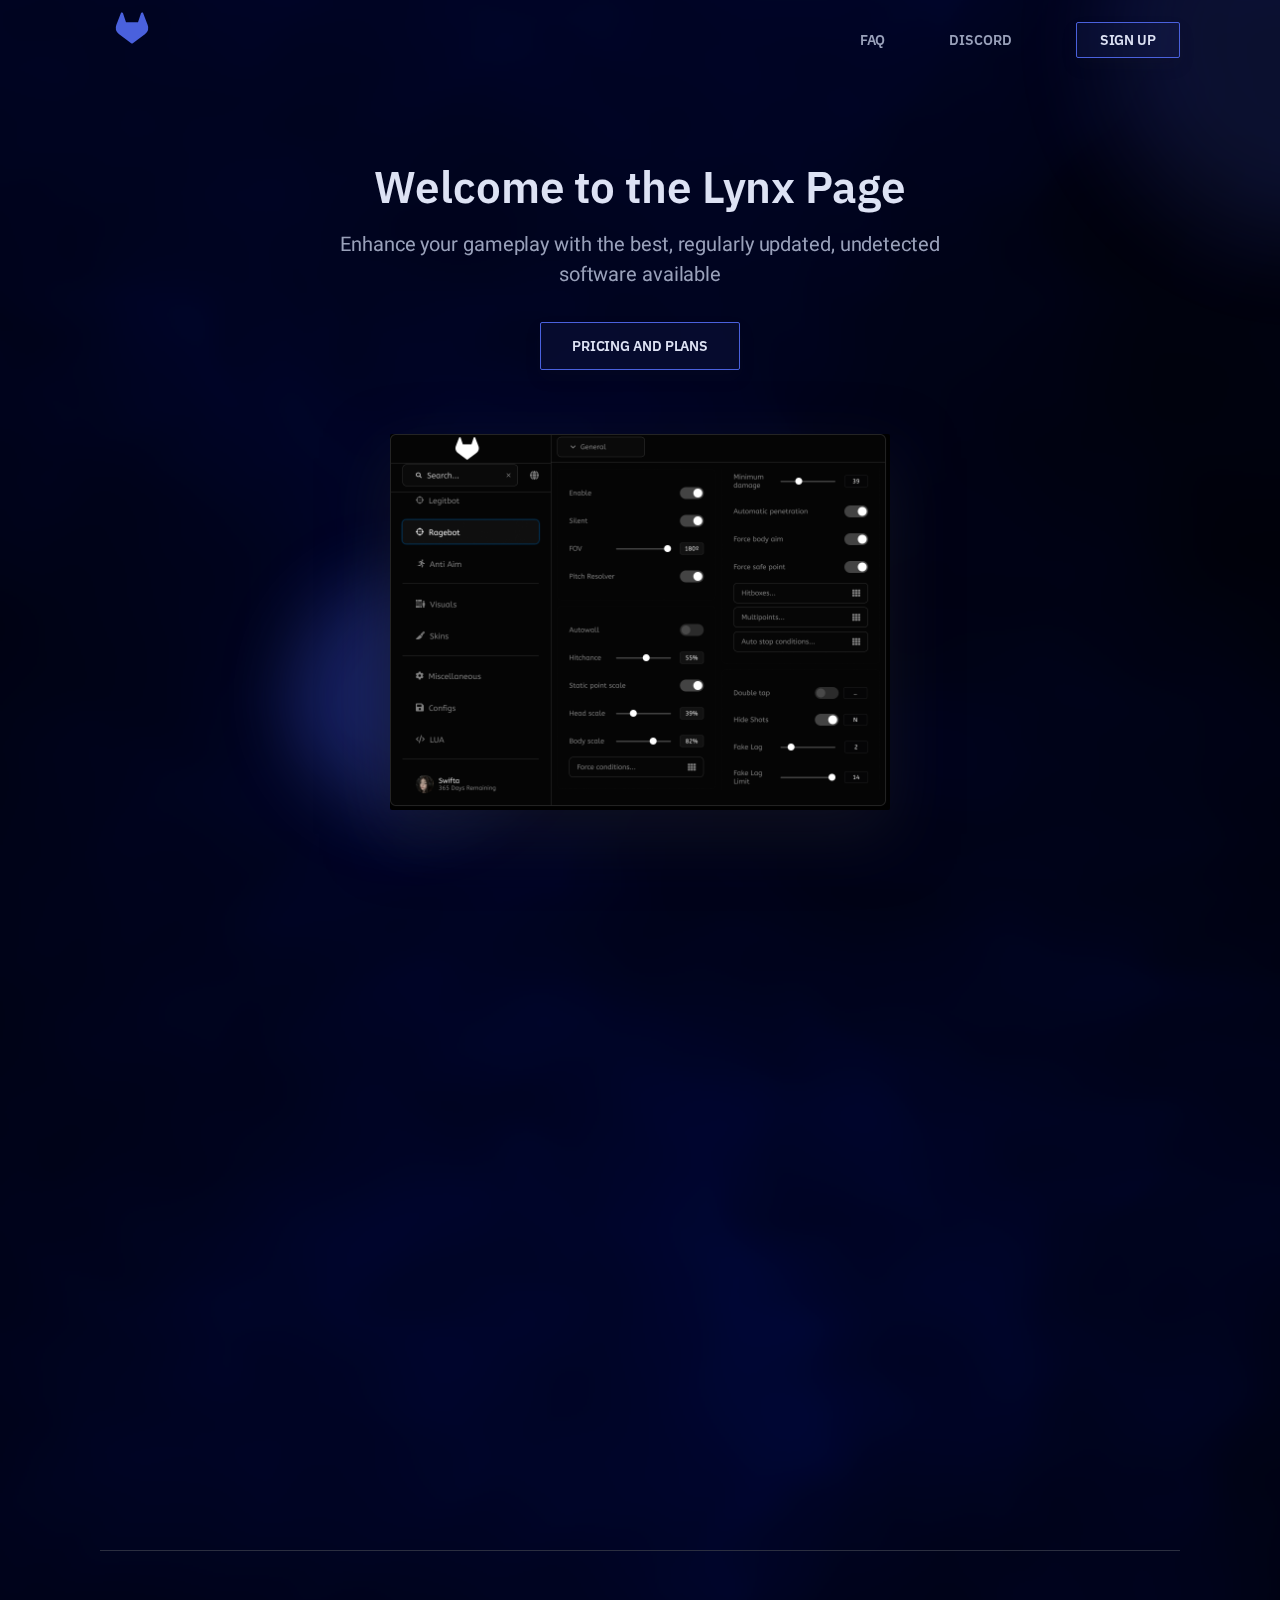
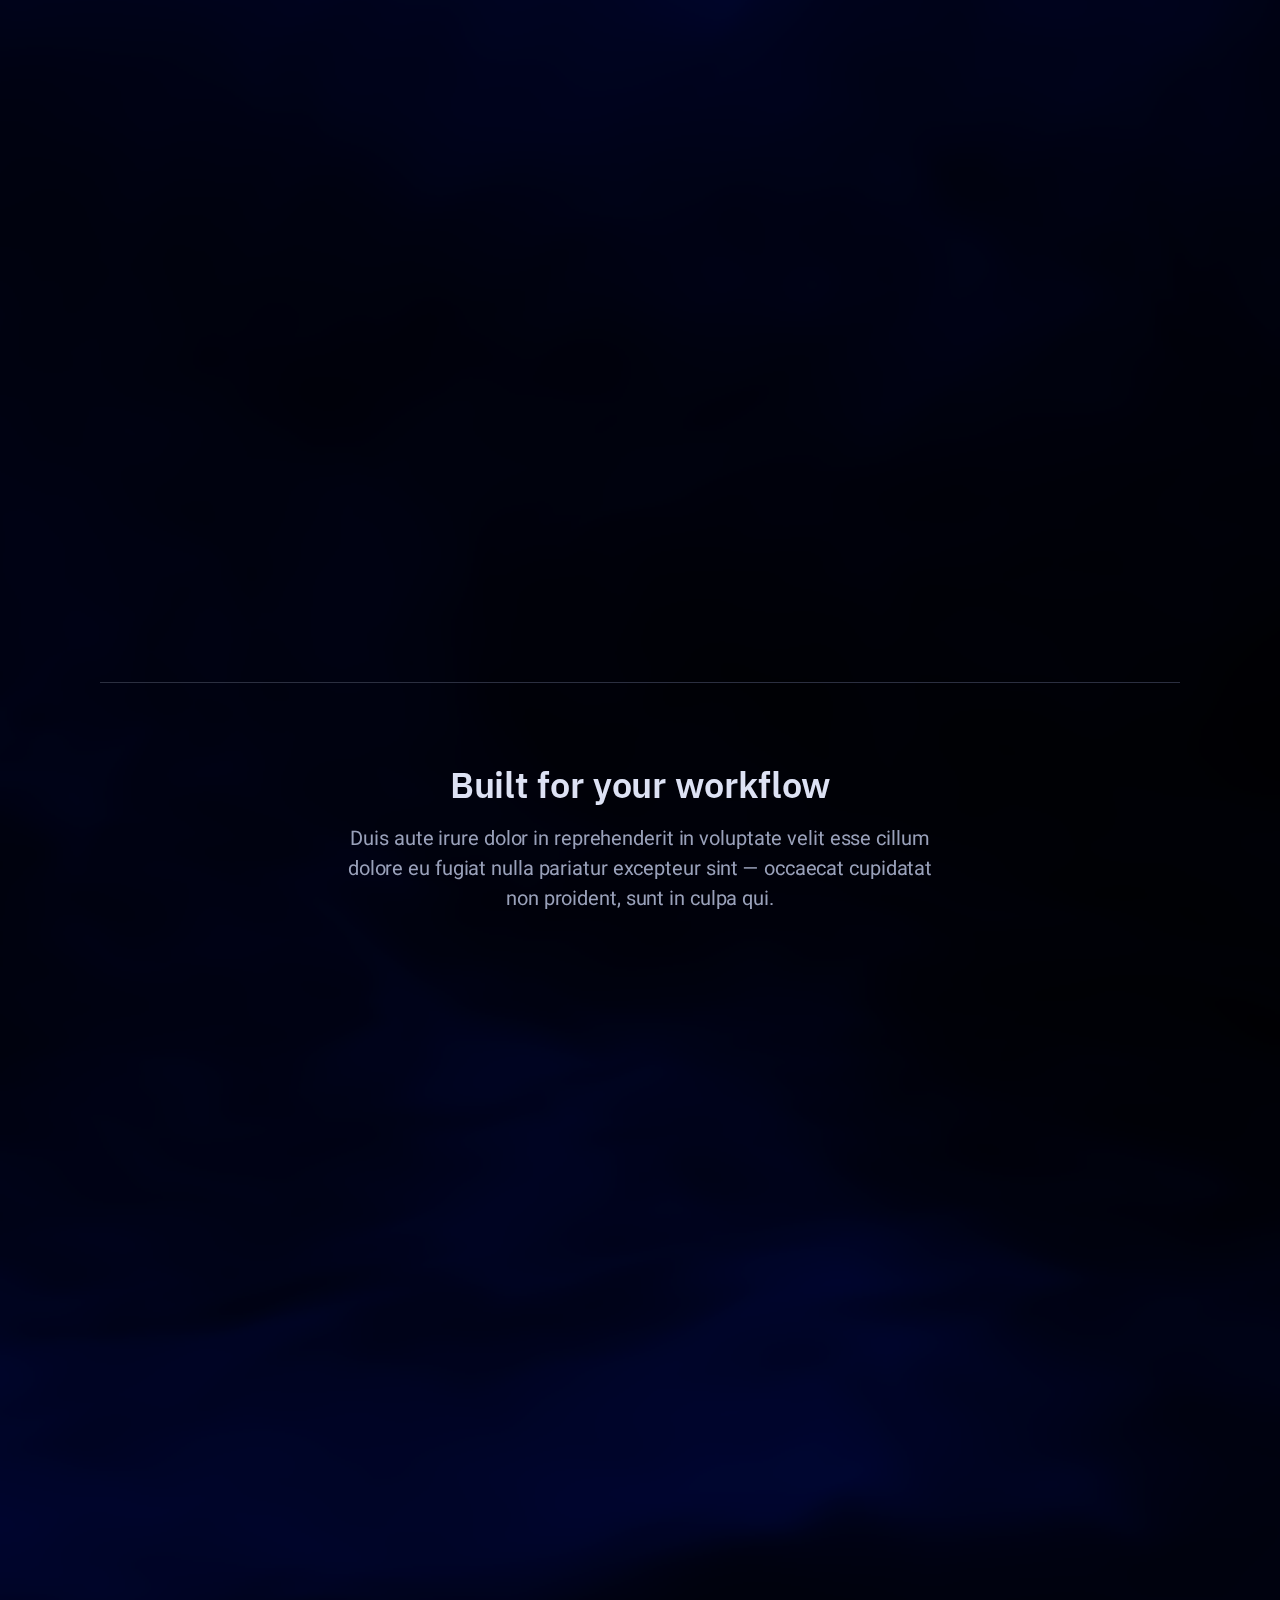
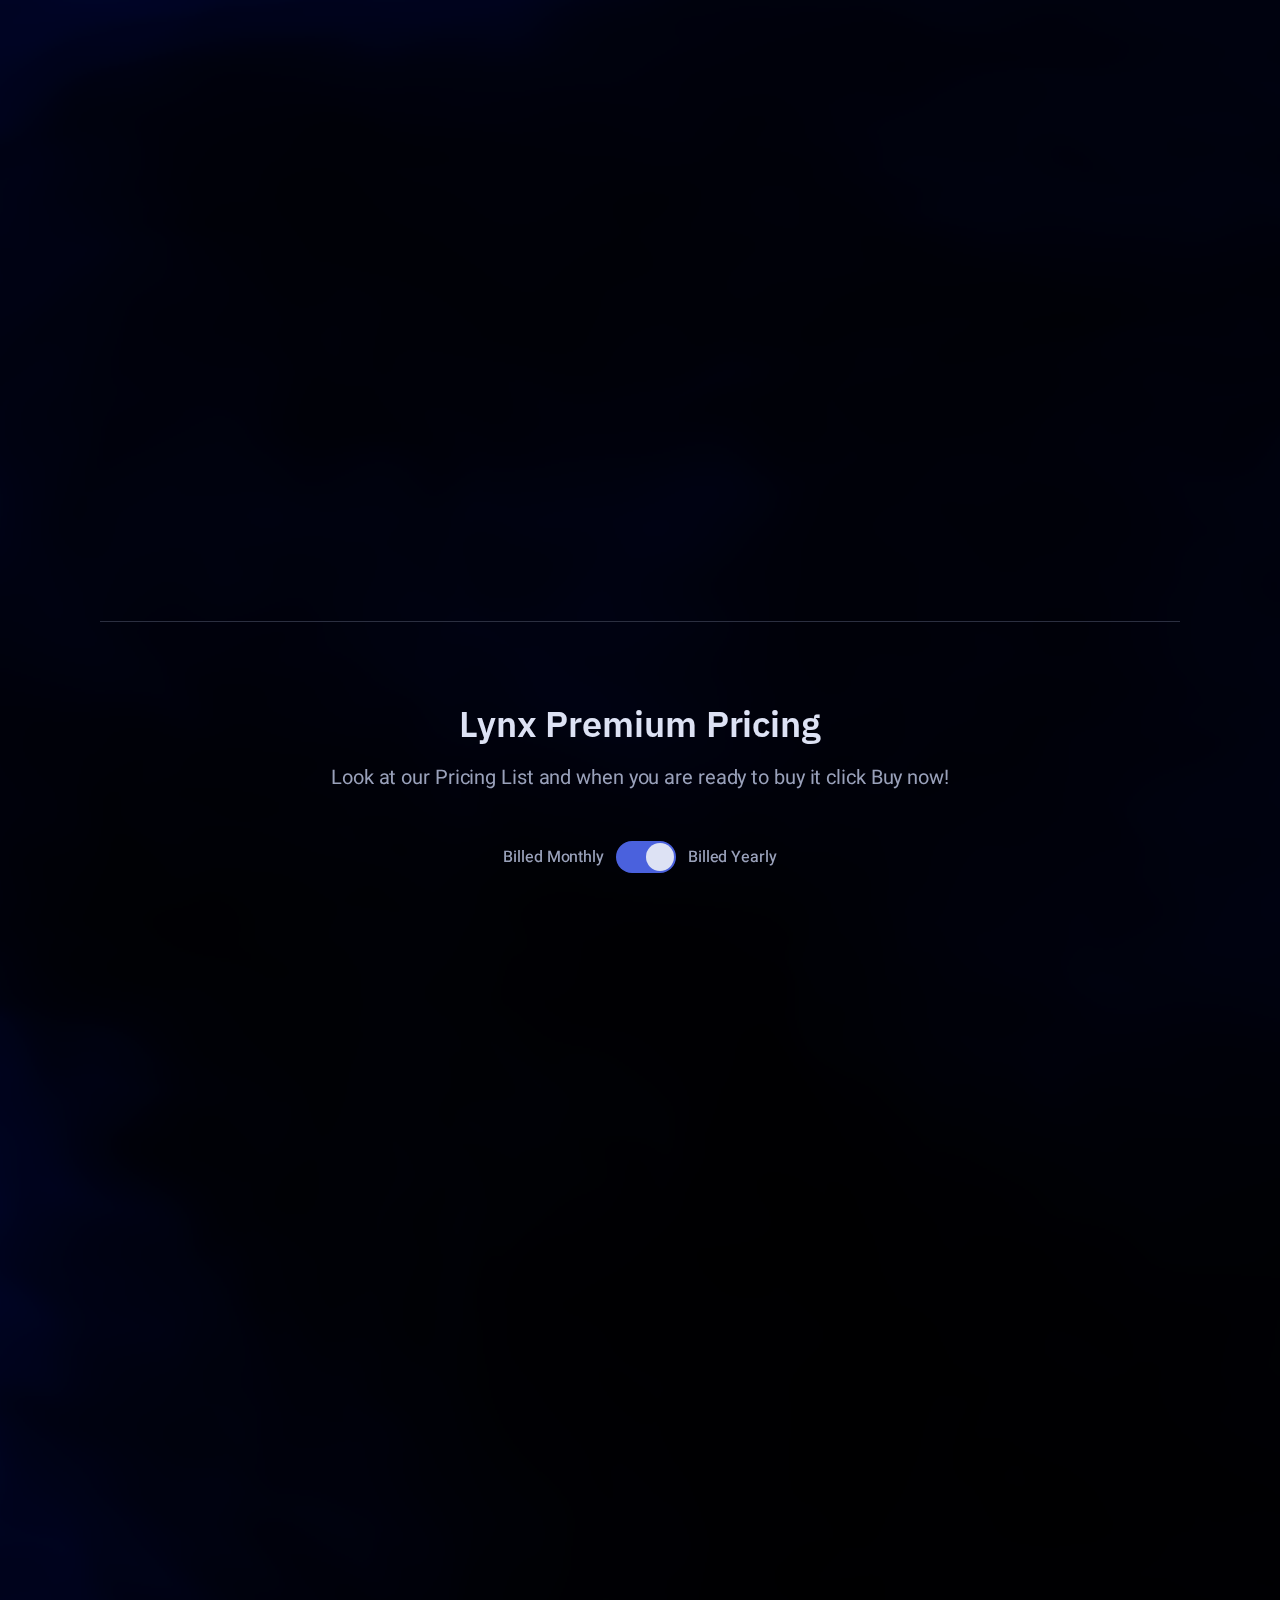
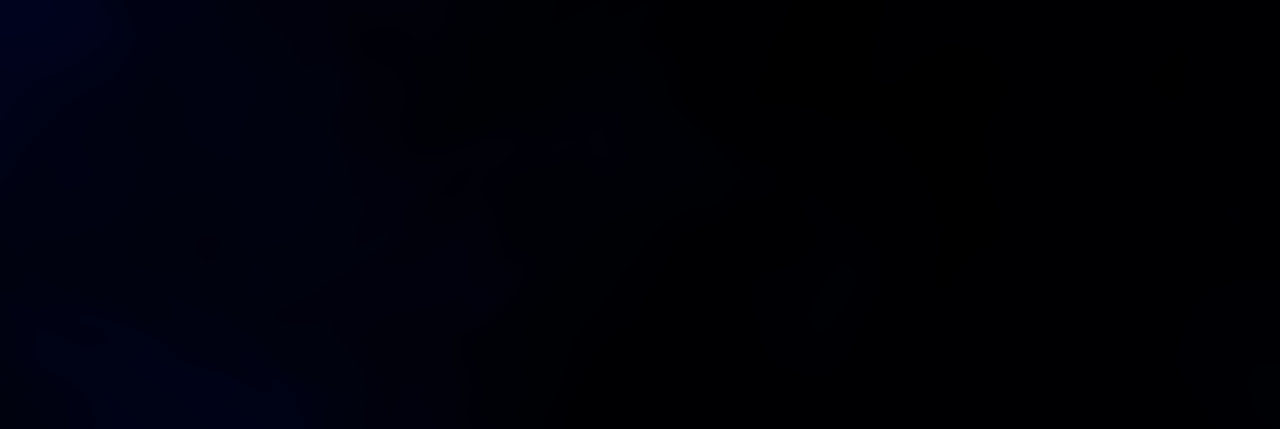
==== commit 6c65839a: "new background" ====
--- a/index.html
+++ b/index.html
@@ -419,15 +419,16 @@
       VANTA.FOG({
         el: "#background-animated",
         mouseControls: true,
-        touchControls: true,
-        gyroControls: false,
-        minHeight: 200.00,
-        minWidth: 200.00,
-        highlightColor: 0x0,
-        midtoneColor: 0xb3082,
-        lowlightColor: 0x0,
-        baseColor: 0x0,
-        speed: 2.40
+  touchControls: true,
+  gyroControls: false,
+  minHeight: 200.00,
+  minWidth: 200.00,
+  highlightColor: 0x0,
+  midtoneColor: 0x0,
+  lowlightColor: 0x1eff,
+  baseColor: 0x0,
+  blurFactor: 0.45,
+  speed: 3.10
       })
       </script>
     <script src="js/main.min.js"></script>
--- a/css/style.css
+++ b/css/style.css
@@ -0,0 +1,4066 @@
+@import url("https://fonts.googleapis.com/css?family=IBM+Plex+Sans:500,600|Heebo:400,500,700&display=swap");
+
+html {
+	line-height: 1.15;
+	-ms-text-size-adjust: 100%;
+	scroll-behavior: smooth;
+	-webkit-text-size-adjust: 100%
+}
+
+body {
+	margin: 0
+}
+
+article,
+aside,
+footer,
+header,
+nav,
+section {
+	display: block
+}
+
+h1 {
+	font-size: 2em;
+	margin: 0.67em 0
+}
+
+figcaption,
+figure,
+main {
+	display: block
+}
+
+figure {
+	margin: 1em 40px
+}
+
+hr {
+	box-sizing: content-box;
+	height: 0;
+	overflow: visible
+}
+
+pre {
+	font-family: monospace, monospace;
+	font-size: 1em
+}
+
+a {
+	background-color: transparent;
+	-webkit-text-decoration-skip: objects
+}
+
+abbr[title] {
+	border-bottom: none;
+	text-decoration: underline;
+	-webkit-text-decoration: underline dotted;
+	text-decoration: underline dotted
+}
+
+b,
+strong {
+	font-weight: inherit
+}
+
+b,
+strong {
+	font-weight: bolder
+}
+
+code,
+kbd,
+samp {
+	font-family: monospace, monospace;
+	font-size: 1em
+}
+
+dfn {
+	font-style: italic
+}
+
+mark {
+	background-color: #ff0;
+	color: #000
+}
+
+small {
+	font-size: 80%
+}
+
+sub,
+sup {
+	font-size: 75%;
+	line-height: 0;
+	position: relative;
+	vertical-align: baseline
+}
+
+sub {
+	bottom: -0.25em
+}
+
+sup {
+	top: -0.5em
+}
+
+audio,
+video {
+	display: inline-block
+}
+
+audio:not([controls]) {
+	display: none;
+	height: 0
+}
+
+img {
+	border-style: none
+}
+
+svg:not(:root) {
+	overflow: hidden
+}
+
+button,
+input,
+optgroup,
+select,
+textarea {
+	font-family: sans-serif;
+	font-size: 100%;
+	line-height: 1.15;
+	margin: 0
+}
+
+button,
+input {
+	overflow: visible
+}
+
+button,
+select {
+	text-transform: none
+}
+
+button,
+html [type="button"],
+[type="reset"],
+[type="submit"] {
+	-webkit-appearance: button
+}
+
+button::-moz-focus-inner,
+[type="button"]::-moz-focus-inner,
+[type="reset"]::-moz-focus-inner,
+[type="submit"]::-moz-focus-inner {
+	border-style: none;
+	padding: 0
+}
+
+button:-moz-focusring,
+[type="button"]:-moz-focusring,
+[type="reset"]:-moz-focusring,
+[type="submit"]:-moz-focusring {
+	outline: 1px dotted ButtonText
+}
+
+fieldset {
+	padding: 0.35em 0.75em 0.625em
+}
+
+legend {
+	box-sizing: border-box;
+	color: inherit;
+	display: table;
+	max-width: 100%;
+	padding: 0;
+	white-space: normal
+}
+
+progress {
+	display: inline-block;
+	vertical-align: baseline
+}
+
+textarea {
+	overflow: auto
+}
+
+[type="checkbox"],
+[type="radio"] {
+	box-sizing: border-box;
+	padding: 0
+}
+
+[type="number"]::-webkit-inner-spin-button,
+[type="number"]::-webkit-outer-spin-button {
+	height: auto
+}
+
+[type="search"] {
+	-webkit-appearance: textfield;
+	outline-offset: -2px
+}
+
+[type="search"]::-webkit-search-cancel-button,
+[type="search"]::-webkit-search-decoration {
+	-webkit-appearance: none
+}
+
+::-webkit-file-upload-button {
+	-webkit-appearance: button;
+	font: inherit
+}
+
+details,
+menu {
+	display: block
+}
+
+summary {
+	display: list-item
+}
+
+canvas {
+	display: inline-block
+}
+
+template {
+	display: none
+}
+
+[hidden] {
+	display: none
+}
+
+@media (min-width: 641px) {
+	.t [class*=reveal-] {
+		opacity: 0;
+		will-change: opacity, transform
+	}
+
+	.t .reveal-from-top {
+		-webkit-transform: translateY(-10px);
+		transform: translateY(-10px)
+	}
+
+	.t .reveal-from-bottom {
+		-webkit-transform: translateY(10px);
+		transform: translateY(10px)
+	}
+
+	.t .reveal-from-left {
+		-webkit-transform: translateX(-10px);
+		transform: translateX(-10px)
+	}
+
+	.t .reveal-from-right {
+		-webkit-transform: translateX(10px);
+		transform: translateX(10px)
+	}
+
+	.t .reveal-scale-up {
+		-webkit-transform: scale(.95);
+		transform: scale(.95)
+	}
+
+	.t .reveal-scale-down {
+		-webkit-transform: scale(1.05);
+		transform: scale(1.05)
+	}
+
+	.t .reveal-rotate-from-left {
+		-webkit-transform: perspective(1000px) rotateY(-45deg);
+		transform: perspective(1000px) rotateY(-45deg)
+	}
+
+	.t .reveal-rotate-from-right {
+		-webkit-transform: perspective(1000px) rotateY(45deg);
+		transform: perspective(1000px) rotateY(45deg)
+	}
+
+	.t.n [class*=reveal-] {
+		-webkit-transition: opacity .8s cubic-bezier(0.39, 0.575, 0.565, 1), -webkit-transform .8s cubic-bezier(0.39, 0.575, 0.565, 1);
+		transition: opacity .8s cubic-bezier(0.39, 0.575, 0.565, 1), -webkit-transform .8s cubic-bezier(0.39, 0.575, 0.565, 1);
+		transition: opacity .8s cubic-bezier(0.39, 0.575, 0.565, 1), transform .8s cubic-bezier(0.39, 0.575, 0.565, 1);
+		transition: opacity .8s cubic-bezier(0.39, 0.575, 0.565, 1), transform .8s cubic-bezier(0.39, 0.575, 0.565, 1), -webkit-transform .8s cubic-bezier(0.39, 0.575, 0.565, 1)
+	}
+
+	.t.n [class*=reveal-].is-revealed {
+		opacity: 1;
+		-webkit-transform: translate(0);
+		transform: translate(0)
+	}
+}
+
+html {
+	box-sizing: border-box
+}
+
+*,
+*:before,
+*:after {
+	box-sizing: inherit
+}
+
+body {
+	background: #161822;
+	-moz-osx-font-smoothing: grayscale;
+	-webkit-font-smoothing: antialiased
+}
+
+hr {
+	border: 0;
+	display: block;
+	height: 1px;
+	background: #2B2F40;
+	margin-top: 24px;
+	margin-bottom: 24px
+}
+
+ul,
+ol {
+	margin-top: 0;
+	padding-left: 24px
+}
+
+ul:not(:last-child),
+ol:not(:last-child) {
+	margin-bottom: 24px
+}
+
+ul {
+	list-style: disc
+}
+
+ol {
+	list-style: decimal
+}
+
+li:not(:last-child) {
+	margin-bottom: 12px
+}
+
+li>ul,
+li>ol {
+	margin-top: 12px;
+	margin-bottom: 0
+}
+
+dl {
+	margin-top: 0;
+	margin-bottom: 24px
+}
+
+dt {
+	font-weight: 700
+}
+
+dd {
+	margin-left: 24px;
+	margin-bottom: 24px
+}
+
+img {
+	border-radius: 2px
+}
+
+img,
+svg,
+video {
+	display: block;
+	height: auto;
+	max-width: 100%
+}
+
+figure {
+	margin: 48px 0
+}
+
+figcaption {
+	padding: 8px 0
+}
+
+table {
+	font-size: 16px;
+	line-height: 24px;
+	letter-spacing: -0.1px;
+	border-collapse: collapse;
+	margin-bottom: 24px;
+	width: 100%
+}
+
+tr {
+	border-bottom: 1px solid #2B2F40
+}
+
+th {
+	font-weight: 700;
+	text-align: left
+}
+
+th,
+td {
+	padding: 8px 16px
+}
+
+th:first-child,
+td:first-child {
+	padding-left: 0
+}
+
+th:last-child,
+td:last-child {
+	padding-right: 0
+}
+
+.r hr {
+	display: block;
+	height: 1px;
+	background: #DDE2F4
+}
+
+.r tr {
+	border-bottom: 1px solid #DDE2F4
+}
+
+html {
+	font-size: 20px;
+	line-height: 30px;
+	letter-spacing: -0.1px
+}
+
+body {
+	color: #99A1BA;
+	font-size: 1rem
+}
+
+body,
+button,
+input,
+select,
+textarea {
+	font-family: "Heebo", sans-serif;
+	font-weight: 400
+}
+
+h1,
+h2,
+h3,
+h4,
+h5,
+h6,
+.i,
+.s,
+.o,
+.u,
+.a,
+.f {
+	font-family: "IBM Plex Sans", serif;
+	font-weight: 600;
+	clear: both;
+	color: #DDE2F4;
+	word-wrap: break-word;
+	overflow-wrap: break-word
+}
+
+h1,
+.i {
+	font-size: 36px;
+	line-height: 46px
+}
+
+h2,
+.s {
+	font-size: 32px;
+	line-height: 42px
+}
+
+h3,
+.o {
+	font-size: 24px;
+	line-height: 34px;
+	letter-spacing: -0.1px
+}
+
+h4,
+.u {
+	font-size: 24px;
+	line-height: 34px;
+	letter-spacing: -0.1px
+}
+
+h5,
+.a {
+	font-size: 20px;
+	line-height: 30px;
+	letter-spacing: -0.1px
+}
+
+h6,
+.f,
+small,
+.l {
+	font-size: 18px;
+	line-height: 28px;
+	letter-spacing: -0.1px
+}
+
+.c {
+	font-size: 16px;
+	line-height: 24px;
+	letter-spacing: -0.1px
+}
+
+.h {
+	font-size: 14px;
+	line-height: 22px
+}
+
+figcaption {
+	font-size: 14px;
+	line-height: 22px
+}
+
+a:not(.tbuttonn) {
+	color: #4A61DD
+}
+
+a:not(.tbuttonn):hover,
+a:not(.tbuttonn):active {
+	outline: 0;
+	text-decoration: none
+}
+
+a.rbuttoni {
+	color: #99A1BA
+}
+
+h1,
+.i {
+	margin-top: 48px;
+	margin-bottom: 32px
+}
+
+h2,
+.s {
+	margin-top: 48px;
+	margin-bottom: 32px
+}
+
+h3,
+.o {
+	margin-top: 36px;
+	margin-bottom: 24px
+}
+
+h4,
+h5,
+h6,
+.u,
+.a,
+.f {
+	margin-top: 24px;
+	margin-bottom: 24px
+}
+
+p {
+	margin-top: 0;
+	margin-bottom: 24px
+}
+
+dfn,
+cite,
+em,
+i {
+	font-style: italic
+}
+
+blockquote {
+	font-size: 20px;
+	line-height: 30px;
+	letter-spacing: -0.1px;
+	margin-top: 24px;
+	margin-bottom: 24px;
+	margin-left: 24px
+}
+
+blockquote::before {
+	content: "\201C"
+}
+
+blockquote::after {
+	content: "\201D"
+}
+
+blockquote p {
+	display: inline
+}
+
+address {
+	border-width: 1px 0;
+	border-style: solid;
+	border-color: #2B2F40;
+	padding: 24px 0;
+	margin: 0 0 24px
+}
+
+pre,
+pre h1,
+pre h2,
+pre h3,
+pre h4,
+pre h5,
+pre h6,
+pre .i,
+pre .s,
+pre .o,
+pre .u,
+pre .a,
+pre .f {
+	font-family: "Courier 10 Pitch", Courier, monospace
+}
+
+pre,
+code,
+kbd,
+tt,
+var {
+	background: #101119
+}
+
+pre {
+	font-size: 16px;
+	line-height: 24px;
+	letter-spacing: -0.1px;
+	max-width: 100%;
+	overflow: auto;
+	padding: 24px 24px;
+	margin-top: 24px;
+	margin-bottom: 24px
+}
+
+code,
+kbd,
+tt,
+var {
+	font-family: Monaco, Consolas, "Andale Mono", "DejaVu Sans Mono", monospace;
+	font-size: 16px;
+	line-height: 24px;
+	letter-spacing: -0.1px;
+	padding: 2px 4px
+}
+
+abbr,
+acronym {
+	cursor: help
+}
+
+mark,
+ins {
+	text-decoration: none
+}
+
+b,
+strong {
+	font-weight: 700
+}
+
+.r {
+	color: #70778E
+}
+
+.r a:not(.tbuttonn) {
+	color: #70778E
+}
+
+.r a:not(.tbuttonn):hover,
+.r a:not(.tbuttonn):active {
+	outline: 0;
+	text-decoration: none
+}
+
+.r a.rbuttoni:hover,
+.r a.rbuttoni:active {
+	color: #4A61DD
+}
+
+.r a.p:hover,
+.r a.p:active {
+	color: #4A61DD
+}
+
+.r h1,
+.r h2,
+.r h3,
+.r h4,
+.r h5,
+.r h6,
+.r .i,
+.r .s,
+.r .o,
+.r .u,
+.r .a,
+.r .f {
+	color: #161822
+}
+
+.r address {
+	border-color: #DDE2F4
+}
+
+.r pre,
+.r code,
+.r kbd,
+.r tt,
+.r var {
+	background: #101119
+}
+
+@media (max-width: 640px) {
+	.d {
+		font-size: 36px;
+		line-height: 46px
+	}
+
+	.v {
+		font-size: 32px;
+		line-height: 42px
+	}
+
+	.m {
+		font-size: 24px;
+		line-height: 34px;
+		letter-spacing: -0.1px
+	}
+
+	.g {
+		font-size: 24px;
+		line-height: 34px;
+		letter-spacing: -0.1px
+	}
+
+	.y {
+		font-size: 20px;
+		line-height: 30px;
+		letter-spacing: -0.1px
+	}
+
+	.b {
+		font-size: 18px;
+		line-height: 28px;
+		letter-spacing: -0.1px
+	}
+}
+
+@media (min-width: 641px) {
+
+	h1,
+	.i {
+		font-size: 44px;
+		line-height: 54px
+	}
+
+	h2,
+	.s {
+		font-size: 36px;
+		line-height: 46px
+	}
+
+	h3,
+	.o {
+		font-size: 32px;
+		line-height: 42px
+	}
+}
+
+.tcontainern,
+.rcontaineri,
+.scontainero {
+	width: 100%;
+	margin: 0 auto;
+	padding-left: 16px;
+	padding-right: 16px
+}
+
+@media (min-width: 481px) {
+
+	.tcontainern,
+	.rcontaineri,
+	.scontainero {
+		padding-left: 24px;
+		padding-right: 24px
+	}
+}
+
+.tcontainern {
+	max-width: 1128px
+}
+
+.rcontaineri {
+	max-width: 944px
+}
+
+.scontainero {
+	max-width: 668px
+}
+
+[class*=container] [class*=container] {
+	padding-left: 0;
+	padding-right: 0
+}
+
+[class*=container] .rcontaineri {
+	max-width: 896px
+}
+
+[class*=container] .scontainero {
+	max-width: 620px
+}
+
+.tbuttonn {
+	display: -webkit-inline-box;
+	display: inline-flex;
+	font-size: 14px;
+	line-height: 22px;
+	font-weight: 600;
+	padding: 12px 31px;
+	height: 48px;
+	text-decoration: none !important;
+	text-transform: uppercase;
+	color: #4A61DD;
+	background-color: #DDE2F4;
+	border-width: 1px;
+	border-style: solid;
+	border-color: rgba(0, 0, 0, 0);
+	border-radius: 2px;
+	cursor: pointer;
+	-webkit-box-pack: center;
+	justify-content: center;
+	text-align: center;
+	letter-spacing: inherit;
+	white-space: nowrap;
+	-webkit-transition: background .15s ease;
+	transition: background .15s ease
+}
+
+.tbuttonn:active {
+	outline: 0
+}
+
+.tbuttonn:hover {
+	background-color: #fcfcfe
+}
+
+.tbuttonn.w {
+	position: relative;
+	color: transparent !important;
+	pointer-events: none
+}
+
+.tbuttonn.w::after {
+	content: '';
+	display: block;
+	position: absolute;
+	width: 22px;
+	height: 22px;
+	margin-left: -11px;
+	margin-top: -11px;
+	top: 50%;
+	left: 50%;
+	border: 2px solid #4A61DD;
+	border-radius: 50%;
+	border-right-color: transparent !important;
+	border-top-color: transparent !important;
+	z-index: 1;
+	-webkit-animation: button-loading .6s infinite linear;
+	animation: button-loading .6s infinite linear
+}
+
+.tbuttonn[disabled] {
+	cursor: not-allowed;
+	color: #161822;
+	background-color: #3F455A !important
+}
+
+.tbuttonn[disabled].w::after {
+	border-color: #161822
+}
+
+.sbuttono {
+	padding: 6px 23px;
+	height: 36px
+}
+
+.ubuttona {
+	color: #DDE2F4;
+	background-color: #161822
+}
+
+.ubuttona:hover {
+	background-color: #1c1f2b
+}
+
+.ubuttona.w::after {
+	border-color: #DDE2F4
+}
+
+.fbuttonl {
+	color: #DDE2F4;
+	background-color: #4a60dd14;
+	border: 1px solid #4A61DD;
+}
+
+.fbuttonl:hover {
+	background-color: #576cdf
+}
+
+.fbuttonl.w::after {
+	border-color: #DDE2F4
+}
+
+.cbuttonh {
+	color: #DDE2F4;
+	background-color: #2EA7E2
+}
+
+.cbuttonh:hover {
+	background-color: #3bade4
+}
+
+.cbuttonh.w::after {
+	border-color: #DDE2F4
+}
+
+.pbuttond {
+	display: -webkit-box;
+	display: flex;
+	width: 100%
+}
+
+.vbuttonm {
+	display: -webkit-box;
+	display: flex;
+	flex-wrap: wrap;
+	-webkit-box-align: center;
+	align-items: center;
+	margin-right: -8px;
+	margin-left: -8px;
+	margin-top: -8px
+}
+
+.vbuttonm:last-of-type {
+	margin-bottom: -8px
+}
+
+.vbuttonm:not(:last-of-type) {
+	margin-bottom: 8px
+}
+
+.vbuttonm>[class*=button] {
+	margin: 8px
+}
+
+@media (max-width: 640px) {
+	.gbuttony {
+		width: 100%;
+		max-width: 280px
+	}
+}
+
+@-webkit-keyframes button-loading {
+	0% {
+		-webkit-transform: rotate(0);
+		transform: rotate(0)
+	}
+
+	100% {
+		-webkit-transform: rotate(360deg);
+		transform: rotate(360deg)
+	}
+}
+
+@keyframes button-loading {
+	0% {
+		-webkit-transform: rotate(0);
+		transform: rotate(0)
+	}
+
+	100% {
+		-webkit-transform: rotate(360deg);
+		transform: rotate(360deg)
+	}
+}
+
+fieldset {
+	padding: 0;
+	margin: 0;
+	border: 0
+}
+
+.x,
+.k,
+._ {
+	color: #99A1BA;
+	font-weight: 500
+}
+
+.x {
+	font-size: 14px;
+	line-height: 22px
+}
+
+.j,
+.q,
+.z input,
+.te input {
+	-moz-appearance: none;
+	-webkit-appearance: none;
+	background-color: rgba(0, 0, 0, 0);
+	border-width: 1px;
+	border-style: solid;
+	border-color: #3F455A
+}
+
+.j:hover,
+.q:hover,
+.z input:hover,
+.te input:hover {
+	border-color: #70778E
+}
+
+.j:active,
+.j:focus,
+.q:active,
+.q:focus,
+.z input:active,
+.z input:focus,
+.te input:active,
+.te input:focus {
+	outline: none;
+	border-color: #4A61DD
+}
+
+.j[disabled],
+.q[disabled],
+.z input[disabled],
+.te input[disabled] {
+	cursor: not-allowed;
+	background-color: #3F455A;
+	border-color: #99A1BA
+}
+
+.j.tt,
+.q.tt,
+.z input.tt,
+.te input.tt {
+	border-color: #EE5860
+}
+
+.j.tn,
+.q.tn,
+.z input.tn,
+.te input.tn {
+	border-color: #E8A658
+}
+
+.j.tr,
+.q.tr,
+.z input.tr,
+.te input.tr {
+	border-color: #17C297
+}
+
+.j,
+.q {
+	display: block;
+	font-size: 16px;
+	line-height: 24px;
+	letter-spacing: -0.1px;
+	padding: 11px 15px;
+	height: 48px;
+	border-radius: 0;
+	color: #DDE2F4;
+	box-shadow: none;
+	max-width: 100%;
+	width: 100%
+}
+
+.j::-webkit-input-placeholder {
+	color: #70778E
+}
+
+.j::-moz-placeholder {
+	color: #70778E
+}
+
+.j:-ms-input-placeholder {
+	color: #70778E
+}
+
+.j::-ms-input-placeholder {
+	color: #70778E
+}
+
+.j::placeholder {
+	color: #70778E
+}
+
+.j::-ms-input-placeholder {
+	color: #70778E
+}
+
+textarea.j {
+	height: auto;
+	resize: vertical
+}
+
+.q {
+	padding-right: 46px;
+	background-image: url("data:image/svg+xml;charset=US-ASCII,%3Csvg%20viewBox%3D%220%200%2016%2016%22%20xmlns%3D%22http%3A%2F%2Fwww.w3.org%2F2000%2Fsvg%22%3E%3Cpath%20d%3D%22M8%2011.4L2.6%206%204%204.6l4%204%204-4L13.4%206%208%2011.4z%22%20fill%3D%22%23DDE2F4%22%20fill-rule%3D%22evenodd%22%2F%3E%3C%2Fsvg%3E");
+	background-position: right 15px center;
+	background-repeat: no-repeat;
+	background-size: 16px 16px
+}
+
+.ti {
+	padding-right: 38px;
+	background-position: right 11px center
+}
+
+.ti,
+.ts {
+	padding: 5px 11px;
+	height: 36px
+}
+
+.to,
+.tu {
+	position: relative
+}
+
+.to svg,
+.tu svg {
+	pointer-events: none;
+	position: absolute;
+	top: 50%;
+	-webkit-transform: translateY(-50%);
+	transform: translateY(-50%)
+}
+
+.to .j {
+	padding-left: 46px
+}
+
+.to .j+svg {
+	left: 15px
+}
+
+.to .ts {
+	padding-left: 38px
+}
+
+.to .ts+svg {
+	left: 11px
+}
+
+.tu .j {
+	padding-right: 46px
+}
+
+.tu .j+svg {
+	right: 15px
+}
+
+.tu .ts {
+	padding-right: 38px
+}
+
+.tu .ts+svg {
+	right: 11px
+}
+
+.z,
+.te,
+.k {
+	cursor: pointer
+}
+
+.z,
+.te,
+.k,
+._ {
+	font-size: 16px;
+	line-height: 24px;
+	letter-spacing: -0.1px
+}
+
+.z,
+.te {
+	color: #99A1BA
+}
+
+.z,
+.te {
+	position: relative;
+	padding-left: 24px
+}
+
+.z input,
+.te input {
+	position: absolute;
+	left: 0;
+	top: 3px;
+	width: 16px;
+	height: 16px;
+	cursor: pointer
+}
+
+.z input:checked,
+.te input:checked {
+	background-color: #4A61DD !important;
+	border-color: #4A61DD !important;
+	background-position: 50%
+}
+
+.z input {
+	border-radius: 2px
+}
+
+.z input:checked {
+	background-image: url([data-uri])
+}
+
+.te input {
+	border-radius: 50%
+}
+
+.te input:checked {
+	background-image: url([data-uri])
+}
+
+.k {
+	display: -webkit-inline-box;
+	display: inline-flex;
+	-webkit-box-align: center;
+	align-items: center;
+	-webkit-user-select: none;
+	-moz-user-select: none;
+	-ms-user-select: none;
+	user-select: none
+}
+
+.k input {
+	clip: rect(0, 0, 0, 0);
+	height: 1px;
+	margin: -1px;
+	overflow: hidden;
+	position: absolute;
+	width: 1px
+}
+
+.k .ta {
+	display: block;
+	position: relative;
+	min-width: 60px;
+	width: 60px;
+	height: 32px;
+	border-radius: 16px;
+	background: #3F455A
+}
+
+.k .ta::before {
+	content: '';
+	display: block;
+	position: absolute;
+	top: 2px;
+	left: 2px;
+	width: 28px;
+	height: 28px;
+	border-radius: 14px;
+	background: #DDE2F4;
+	-webkit-transition: all .15s ease-out;
+	transition: all .15s ease-out
+}
+
+.k input:checked+.ta {
+	background: #4A61DD
+}
+
+.k input:checked+.ta::before {
+	left: 30px
+}
+
+.k>span:not(.ta) {
+	-webkit-box-ordinal-group: 0;
+	order: -1;
+	margin-right: 12px
+}
+
+.k>span:not(.ta):last-child {
+	-webkit-box-ordinal-group: initial;
+	order: initial;
+	margin-left: 12px;
+	margin-right: 0
+}
+
+._>span {
+	display: block
+}
+
+._ input[type=range] {
+	-moz-appearance: none;
+	-webkit-appearance: none;
+	background: #99A1BA;
+	border-radius: 3px;
+	height: 6px;
+	width: 100%;
+	margin-top: 15px;
+	margin-bottom: 15px;
+	outline: none
+}
+
+._ input[type=range]::-webkit-slider-thumb {
+	appearance: none;
+	-webkit-appearance: none;
+	background-color: #4A61DD;
+	background-image: url("data:image/svg+xml;charset=US-ASCII,%3Csvg%20width%3D%2212%22%20height%3D%228%22%20xmlns%3D%22http%3A%2F%2Fwww.w3.org%2F2000%2Fsvg%22%3E%3Cpath%20d%3D%22M8%20.5v7L12%204zM0%204l4%203.5v-7z%22%20fill%3D%22%23DDE2F4%22%20fill-rule%3D%22nonzero%22%2F%3E%3C%2Fsvg%3E");
+	background-position: center;
+	background-repeat: no-repeat;
+	border: 0;
+	border-radius: 50%;
+	cursor: pointer;
+	height: 36px;
+	width: 36px
+}
+
+._ input[type=range]::-moz-range-thumb {
+	background-color: #4A61DD;
+	background-image: url("data:image/svg+xml;charset=US-ASCII,%3Csvg%20width%3D%2212%22%20height%3D%228%22%20xmlns%3D%22http%3A%2F%2Fwww.w3.org%2F2000%2Fsvg%22%3E%3Cpath%20d%3D%22M8%20.5v7L12%204zM0%204l4%203.5v-7z%22%20fill%3D%22%23DDE2F4%22%20fill-rule%3D%22nonzero%22%2F%3E%3C%2Fsvg%3E");
+	background-position: center;
+	background-repeat: no-repeat;
+	border: 0;
+	border: none;
+	border-radius: 50%;
+	cursor: pointer;
+	height: 36px;
+	width: 36px
+}
+
+._ input[type=range]::-ms-thumb {
+	background-color: #4A61DD;
+	background-image: url("data:image/svg+xml;charset=US-ASCII,%3Csvg%20width%3D%2212%22%20height%3D%228%22%20xmlns%3D%22http%3A%2F%2Fwww.w3.org%2F2000%2Fsvg%22%3E%3Cpath%20d%3D%22M8%20.5v7L12%204zM0%204l4%203.5v-7z%22%20fill%3D%22%23DDE2F4%22%20fill-rule%3D%22nonzero%22%2F%3E%3C%2Fsvg%3E");
+	background-position: center;
+	background-repeat: no-repeat;
+	border: 0;
+	border-radius: 50%;
+	cursor: pointer;
+	height: 36px;
+	width: 36px
+}
+
+._ input[type=range]::-moz-focus-outer {
+	border: 0
+}
+
+.r .x,
+.r .k,
+.r ._ {
+	color: #3F455A
+}
+
+.r .j,
+.r .q,
+.r .z input,
+.r .te input {
+	border-color: #DDE2F4
+}
+
+.r .j[disabled],
+.r .q[disabled],
+.r .z input[disabled],
+.r .te input[disabled] {
+	background-color: #DDE2F4
+}
+
+.r .j,
+.r .q {
+	color: #3F455A
+}
+
+.r .q {
+	background-image: url("data:image/svg+xml;charset=US-ASCII,%3Csvg%20viewBox%3D%220%200%2016%2016%22%20xmlns%3D%22http%3A%2F%2Fwww.w3.org%2F2000%2Fsvg%22%3E%3Cpath%20d%3D%22M8%2011.4L2.6%206%204%204.6l4%204%204-4L13.4%206%208%2011.4z%22%20fill%3D%22%233F455A%22%20fill-rule%3D%22evenodd%22%2F%3E%3C%2Fsvg%3E")
+}
+
+.r .z,
+.r .te {
+	color: #3F455A
+}
+.r ._ input[type=range]::-webkit-slider-thumb {
+	background-image: url("data:image/svg+xml;charset=US-ASCII,%3Csvg%20width%3D%2212%22%20height%3D%228%22%20xmlns%3D%22http%3A%2F%2Fwww.w3.org%2F2000%2Fsvg%22%3E%3Cpath%20d%3D%22M8%20.5v7L12%204zM0%204l4%203.5v-7z%22%20fill%3D%22%23DDE2F4%22%20fill-rule%3D%22nonzero%22%2F%3E%3C%2Fsvg%3E")
+}
+
+.r ._ input[type=range]::-moz-range-thumb {
+	background-image: url("data:image/svg+xml;charset=US-ASCII,%3Csvg%20width%3D%2212%22%20height%3D%228%22%20xmlns%3D%22http%3A%2F%2Fwww.w3.org%2F2000%2Fsvg%22%3E%3Cpath%20d%3D%22M8%20.5v7L12%204zM0%204l4%203.5v-7z%22%20fill%3D%22%23DDE2F4%22%20fill-rule%3D%22nonzero%22%2F%3E%3C%2Fsvg%3E")
+}
+
+.r ._ input[type=range]::-ms-thumb {
+	background-image: url("data:image/svg+xml;charset=US-ASCII,%3Csvg%20width%3D%2212%22%20height%3D%228%22%20xmlns%3D%22http%3A%2F%2Fwww.w3.org%2F2000%2Fsvg%22%3E%3Cpath%20d%3D%22M8%20.5v7L12%204zM0%204l4%203.5v-7z%22%20fill%3D%22%23DDE2F4%22%20fill-rule%3D%22nonzero%22%2F%3E%3C%2Fsvg%3E")
+}
+
+.tf {
+	display: -webkit-box;
+	display: flex
+}
+popular{
+	background: #274d51;
+    color: #5dd2b5;
+    padding: 5px;
+    border-radius: 5px;
+    margin-left: 5px;
+}
+.tf .j {
+	-webkit-box-flex: 1;
+	flex-grow: 1;
+	flex-shrink: 1;
+	margin-right: 12px
+}
+
+.tf .tbuttonn {
+	padding-left: 24px;
+	padding-right: 24px;
+	flex-shrink: 0
+}
+
+.tl {
+	font-size: 14px;
+	line-height: 22px;
+	margin-top: 8px
+}
+
+@media (max-width: 640px) {
+	.tc .j {
+		margin-bottom: 12px
+	}
+
+	.tc .tbuttonn {
+		width: 100%
+	}
+}
+
+@media (min-width: 641px) {
+	.tc {
+		display: -webkit-box;
+		display: flex
+	}
+
+	.tc .j {
+		-webkit-box-flex: 1;
+		flex-grow: 1;
+		flex-shrink: 1;
+		margin-right: 12px
+	}
+
+	.tc .tbuttonn {
+		padding-left: 24px;
+		padding-right: 24px;
+		flex-shrink: 0
+	}
+}
+
+.th {
+	background: transparent;
+	border: 0;
+	outline: 0;
+	padding: 0;
+	cursor: pointer
+}
+
+.tp,
+.td {
+	display: block;
+	pointer-events: none
+}
+
+.tp {
+	position: relative;
+	width: 24px;
+	height: 24px
+}
+
+.td,
+.td::before,
+.td::after {
+	width: 24px;
+	height: 2px;
+	position: absolute;
+	background: #99A1BA
+}
+
+.r .td,
+.r .td::before,
+.r .td::after {
+	background: #2B2F40
+}
+
+.td {
+	top: 50%;
+	margin-top: -1px;
+	-webkit-transition-duration: 0.22s;
+	transition-duration: 0.22s;
+	-webkit-transition-timing-function: cubic-bezier(0.55, 0.055, 0.675, 0.19);
+	transition-timing-function: cubic-bezier(0.55, 0.055, 0.675, 0.19)
+}
+
+.td::before,
+.td::after {
+	content: '';
+	display: block
+}
+
+.td::before {
+	top: -7px;
+	-webkit-transition: top 0.1s 0.25s ease-in, opacity 0.1s ease-in;
+	transition: top 0.1s 0.25s ease-in, opacity 0.1s ease-in
+}
+
+.td::after {
+	bottom: -7px;
+	-webkit-transition: bottom 0.1s 0.25s ease-in, width 0.1s 0.25s ease-in, -webkit-transform 0.22s cubic-bezier(0.55, 0.055, 0.675, 0.19);
+	transition: bottom 0.1s 0.25s ease-in, width 0.1s 0.25s ease-in, -webkit-transform 0.22s cubic-bezier(0.55, 0.055, 0.675, 0.19);
+	transition: bottom 0.1s 0.25s ease-in, transform 0.22s cubic-bezier(0.55, 0.055, 0.675, 0.19), width 0.1s 0.25s ease-in;
+	transition: bottom 0.1s 0.25s ease-in, transform 0.22s cubic-bezier(0.55, 0.055, 0.675, 0.19), width 0.1s 0.25s ease-in, -webkit-transform 0.22s cubic-bezier(0.55, 0.055, 0.675, 0.19)
+}
+
+.tv .td {
+	-webkit-transform: rotate(225deg);
+	transform: rotate(225deg);
+	-webkit-transition-delay: 0.12s;
+	transition-delay: 0.12s;
+	-webkit-transition-timing-function: cubic-bezier(0.215, 0.61, 0.355, 1);
+	transition-timing-function: cubic-bezier(0.215, 0.61, 0.355, 1)
+}
+
+.tv .td::before {
+	top: 0;
+	opacity: 0;
+	-webkit-transition: top 0.1s ease-out, opacity 0.1s 0.12s ease-out;
+	transition: top 0.1s ease-out, opacity 0.1s 0.12s ease-out
+}
+
+.tv .td::after {
+	width: 24px;
+	bottom: 0;
+	-webkit-transform: rotate(-90deg);
+	transform: rotate(-90deg);
+	-webkit-transition: bottom 0.1s ease-out, width 0.1s ease-out, -webkit-transform 0.22s 0.12s cubic-bezier(0.215, 0.61, 0.355, 1);
+	transition: bottom 0.1s ease-out, width 0.1s ease-out, -webkit-transform 0.22s 0.12s cubic-bezier(0.215, 0.61, 0.355, 1);
+	transition: bottom 0.1s ease-out, transform 0.22s 0.12s cubic-bezier(0.215, 0.61, 0.355, 1), width 0.1s ease-out;
+	transition: bottom 0.1s ease-out, transform 0.22s 0.12s cubic-bezier(0.215, 0.61, 0.355, 1), width 0.1s ease-out, -webkit-transform 0.22s 0.12s cubic-bezier(0.215, 0.61, 0.355, 1)
+}
+
+.tm li {
+	position: relative
+}
+
+.tm li::before {
+	content: '';
+	position: absolute;
+	top: 0;
+	left: 0;
+	width: 100%;
+	display: block;
+	height: 1px;
+	background: #2B2F40
+}
+
+.tm li:last-of-type {
+	position: relative
+}
+
+.tm li:last-of-type::after {
+	content: '';
+	position: absolute;
+	bottom: 0;
+	left: 0;
+	width: 100%;
+	display: block;
+	height: 1px;
+	background: #2B2F40
+}
+
+.r .tm li {
+	position: relative
+}
+
+.r .tm li::before {
+	content: '';
+	position: absolute;
+	top: 0;
+	left: 0;
+	width: 100%;
+	display: block;
+	height: 1px;
+	background: #DDE2F4
+}
+
+.r .tm li:last-of-type {
+	position: relative
+}
+
+.r .tm li:last-of-type::after {
+	content: '';
+	position: absolute;
+	bottom: 0;
+	left: 0;
+	width: 100%;
+	display: block;
+	height: 1px;
+	background: #DDE2F4
+}
+
+.tg {
+	display: -webkit-box;
+	display: flex;
+	-webkit-box-pack: justify;
+	justify-content: space-between;
+	-webkit-box-align: center;
+	align-items: center;
+	padding-top: 24px;
+	padding-bottom: 24px;
+	cursor: pointer
+}
+
+.tg span {
+	width: calc(100% - (16px * 2))
+}
+
+.ty {
+	max-height: 0;
+	opacity: 0;
+	overflow: hidden;
+	-webkit-transition: max-height .15s ease-in-out, opacity .15s;
+	transition: max-height .15s ease-in-out, opacity .15s
+}
+
+.tb .ty {
+	opacity: 1
+}
+
+.ty p:last-child {
+	margin-bottom: 24px
+}
+
+.tw {
+	position: relative;
+	width: 16px;
+	height: 16px
+}
+
+.tw::before,
+.tw::after {
+	content: '';
+	position: absolute;
+	background: #4A61DD;
+	-webkit-transition: -webkit-transform .25s ease-out;
+	transition: -webkit-transform .25s ease-out;
+	transition: transform .25s ease-out;
+	transition: transform .25s ease-out, -webkit-transform .25s ease-out
+}
+
+.r .tw::before,
+.r .tw::after {
+	background: #4A61DD
+}
+
+.tw::before {
+	top: 0;
+	left: 50%;
+	width: 2px;
+	height: 100%;
+	margin-left: -1px
+}
+
+.tw::after {
+	top: 50%;
+	left: 0;
+	width: 100%;
+	height: 2px;
+	margin-top: -1px
+}
+
+.tb .tw {
+	cursor: pointer
+}
+
+.tb .tw::before {
+	-webkit-transform: rotate(90deg);
+	transform: rotate(90deg)
+}
+
+.tb .tw::after {
+	-webkit-transform: rotate(180deg);
+	transform: rotate(180deg)
+}
+
+.tx,
+.tx::before {
+	bottom: 0;
+	left: 0;
+	right: 0;
+	top: 0
+}
+
+.tx {
+	display: none;
+	-webkit-box-align: center;
+	align-items: center;
+	-webkit-box-orient: vertical;
+	-webkit-box-direction: normal;
+	flex-direction: column;
+	-webkit-box-pack: center;
+	justify-content: center;
+	overflow: hidden;
+	position: fixed;
+	z-index: 40
+}
+
+.tx.tk .t_ {
+	padding: 0;
+	max-width: 1024px
+}
+
+.tx::before,
+.tx .t_ {
+	display: none
+}
+
+.tx::before {
+	content: '';
+	position: absolute;
+	background-color: rgba(22, 24, 34, 0.88)
+}
+
+.tx.tb {
+	display: -webkit-box;
+	display: flex
+}
+
+.tx.tb::before,
+.tx.tb .t_ {
+	display: block
+}
+
+.tx.tb .t_ {
+	-webkit-animation: slideUpInModal .15s ease-in-out both;
+	animation: slideUpInModal .15s ease-in-out both
+}
+
+.tx.tb::before {
+	-webkit-animation: slideUpInModalBg .15s ease-in-out both;
+	animation: slideUpInModalBg .15s ease-in-out both
+}
+
+.t_ {
+	max-height: calc(100vh - 16px * 2);
+	overflow: auto;
+	position: relative;
+	width: calc(100% - (16px * 2));
+	max-width: 520px;
+	margin-left: 16px;
+	margin-right: 16px;
+	background: #2B2F40
+}
+
+.tj {
+	padding: 48px 16px
+}
+
+.tq {
+	background: transparent;
+	border: 0;
+	outline: 0;
+	padding: 0;
+	cursor: pointer;
+	position: absolute;
+	right: 16px;
+	top: 16px;
+	width: 16px;
+	height: 16px
+}
+
+.tq::before,
+.tq::after {
+	content: '';
+	display: block;
+	position: absolute;
+	top: 50%;
+	left: 50%;
+	margin-top: -1px;
+	margin-left: -8px;
+	width: 16px;
+	height: 2px;
+	background: #70778E
+}
+
+.tq::before {
+	-webkit-transform: rotate(225deg);
+	transform: rotate(225deg)
+}
+
+.tq::after {
+	-webkit-transform: rotate(-45deg);
+	transform: rotate(-45deg)
+}
+
+.tq:hover::before,
+.tq:hover::after {
+	background: #99A1BA
+}
+
+@media (min-width: 641px) {
+	.t_ {
+		margin: 0 auto;
+		max-height: calc(100vh - 48px * 2)
+	}
+
+	.tj {
+		padding-top: 64px;
+		padding-bottom: 64px;
+		padding-left: 32px;
+		padding-right: 32px
+	}
+}
+
+@-webkit-keyframes slideUpInModal {
+	0% {
+		opacity: 0;
+		-webkit-transform: translateY(-24px);
+		transform: translateY(-24px)
+	}
+
+	to {
+		opacity: 1;
+		-webkit-transform: translateY(0);
+		transform: translateY(0)
+	}
+}
+
+@keyframes slideUpInModal {
+	0% {
+		opacity: 0;
+		-webkit-transform: translateY(-24px);
+		transform: translateY(-24px)
+	}
+
+	to {
+		opacity: 1;
+		-webkit-transform: translateY(0);
+		transform: translateY(0)
+	}
+}
+
+@-webkit-keyframes slideUpInModalBg {
+	0% {
+		opacity: 0
+	}
+
+	to {
+		opacity: 1
+	}
+}
+
+@keyframes slideUpInModalBg {
+	0% {
+		opacity: 0
+	}
+
+	to {
+		opacity: 1
+	}
+}
+
+.tz.w:not(.tb) {
+	display: block;
+	position: absolute;
+	visibility: hidden;
+	opacity: 0
+}
+
+.tz:not(.tb) {
+	display: none !important
+}
+
+.ne {
+	display: -webkit-inline-box;
+	display: inline-flex
+}
+
+.nt {
+	display: block;
+	position: relative;
+	width: 20px;
+	height: 20px;
+	padding: 0;
+	cursor: pointer;
+	line-height: 0;
+	border: none;
+	background: transparent
+}
+
+.nt::before {
+	content: '';
+	position: absolute;
+	left: 6px;
+	top: 6px;
+	background: #3F455A;
+	width: 8px;
+	height: 8px;
+	border-radius: 50%;
+	-webkit-transition: background .25s ease;
+	transition: background .25s ease
+}
+
+.nt:focus {
+	outline: none
+}
+
+.nt.tb::before {
+	background: #70778E
+}
+
+.nt:hover::before {
+	background: #99A1BA
+}
+
+.r .nt::before {
+	background: #70778E
+}
+
+.r .nt.tb::before {
+	background: #3F455A
+}
+
+.r .nt:hover::before {
+	background: #4A61DD
+}
+
+.nn {
+	position: relative;
+	display: -webkit-box;
+	display: flex;
+	-webkit-box-pack: start;
+	justify-content: flex-start;
+	-webkit-box-flex: 1;
+	flex-grow: 1;
+	flex-shrink: 0;
+	margin-bottom: 0 !important;
+	white-space: nowrap;
+	overflow-x: auto;
+	-webkit-user-select: none;
+	-moz-user-select: none;
+	-ms-user-select: none;
+	user-select: none
+}
+
+.nn::after {
+	content: '';
+	display: block;
+	position: absolute;
+	bottom: 0;
+	width: 100%;
+	height: 1px;
+	background-color: #70778E;
+	z-index: -1
+}
+
+.nr {
+	display: -webkit-box;
+	display: flex;
+	-webkit-box-align: center;
+	align-items: center;
+	-webkit-box-pack: center;
+	justify-content: center;
+	font-size: 16px;
+	line-height: 24px;
+	letter-spacing: -0.1px;
+	font-weight: 500;
+	padding: 8px 24px;
+	color: #3F455A;
+	border-bottom-width: 1px;
+	border-bottom-style: solid;
+	border-bottom-color: #70778E;
+	cursor: pointer
+}
+
+.nr.tb {
+	color: #4A61DD;
+	border-bottom-color: #4A61DD
+}
+
+.ni {
+	padding-top: 24px;
+	padding-bottom: 24px
+}
+
+.ni:not(.tb) {
+	display: none !important
+}
+
+.r .nn::after {
+	background-color: #3F455A
+}
+
+.r .nr {
+	color: #3F455A;
+	border-bottom-color: #3F455A
+}
+
+.r .nr.tb {
+	color: #DDE2F4;
+	border-bottom-color: #DDE2F4
+}
+
+.ns {
+	margin-top: -24px
+}
+
+.ns:last-of-type {
+	margin-bottom: -24px
+}
+
+.ns:not(:last-of-type) {
+	margin-bottom: 24px
+}
+
+.no {
+	position: relative;
+	padding-top: 24px;
+	padding-bottom: 24px
+}
+
+.no:not(:last-of-type)::before {
+	content: '';
+	display: block;
+	position: absolute;
+	top: 43px;
+	left: 3px;
+	width: 2px;
+	height: calc(100% - 8px - 8px);
+	background: #3F455A
+}
+
+.r .no:not(:last-of-type)::before {
+	background: #2B2F40
+}
+
+.nu {
+	margin-left: 32px
+}
+
+.na {
+	position: relative;
+	font-size: 14px;
+	line-height: 22px;
+	font-weight: 500
+}
+
+.na::before {
+	content: '';
+	display: block;
+	position: absolute;
+	top: 7px;
+	left: -32px;
+	width: 8px;
+	height: 8px;
+	border-radius: 50%;
+	background: #4A61DD
+}
+
+.r .na::before {
+	background: #70778E
+}
+
+@media (min-width: 641px) {
+	.ns {
+		margin-top: -32px
+	}
+
+	.ns:last-of-type {
+		margin-bottom: -32px
+	}
+
+	.ns:not(:last-of-type) {
+		margin-bottom: 32px
+	}
+
+	.no {
+		padding-top: 32px;
+		padding-bottom: 32px;
+		width: 50%
+	}
+
+	.no:not(:last-of-type)::before {
+		top: 51px;
+		left: -1px
+	}
+
+	.no:nth-child(odd) {
+		left: 50%
+	}
+
+	.no:nth-child(odd) .na::before {
+		left: -36px
+	}
+
+	.no:nth-child(even) {
+		text-align: right
+	}
+
+	.no:nth-child(even):not(:last-of-type)::before {
+		left: auto;
+		right: -1px
+	}
+
+	.no:nth-child(even) .nu {
+		margin-left: 0;
+		margin-right: 32px
+	}
+
+	.no:nth-child(even) .na {
+		position: relative
+	}
+
+	.no:nth-child(even) .na::before {
+		left: auto;
+		right: -36px
+	}
+}
+
+.nf {
+	margin-top: -24px
+}
+
+.nf:last-of-type {
+	margin-bottom: -24px
+}
+
+.nf:not(:last-of-type) {
+	margin-bottom: 24px
+}
+
+.nf .split-item {
+	padding-top: 24px;
+	padding-bottom: 24px;
+	display: -webkit-box;
+	display: flex;
+	-webkit-box-orient: vertical;
+	-webkit-box-direction: normal;
+	flex-direction: column
+}
+
+.nf .split-item .nl {
+	position: relative;
+	width: 100%
+}
+
+.nf .split-item .nl img,
+.nf .split-item .nl svg,
+.nf .split-item .nl video {
+	width: auto;
+	height: auto;
+	max-width: 100%;
+	overflow: visible
+}
+
+.nf .split-item .nl.nc img,
+.nf .split-item .nl.nc svg,
+.nf .split-item .nl.nc video {
+	width: 100%
+}
+
+@media (max-width: 640px) {
+	.nf .split-item .nh {
+		margin-bottom: 32px
+	}
+
+	.nf.np .split-item .nh {
+		-webkit-box-ordinal-group: 2;
+		order: 1;
+		margin-bottom: 0 !important
+	}
+
+	.nf.np .split-item .nl {
+		margin-bottom: 32px
+	}
+}
+
+@media (min-width: 641px) {
+	.nf {
+		margin-top: -40px
+	}
+
+	.nf:last-of-type {
+		margin-bottom: -40px
+	}
+
+	.nf:not(:last-of-type) {
+		margin-bottom: 40px
+	}
+
+	.nf .split-item {
+		padding-top: 40px;
+		padding-bottom: 40px;
+		-webkit-box-orient: horizontal;
+		-webkit-box-direction: normal;
+		flex-direction: row;
+		flex-wrap: nowrap;
+		-webkit-box-align: center;
+		align-items: center;
+		-webkit-box-pack: start;
+		justify-content: flex-start
+	}
+
+	.nf .split-item .nh {
+		flex-shrink: 0;
+		width: 396px;
+		margin-bottom: 0;
+		margin-right: 64px
+	}
+
+	.nf .split-item .nl {
+		min-width: 436px
+	}
+
+	.nf:not(.nd) .split-item:nth-child(even),
+	.nf.nd .split-item:nth-child(odd) {
+		-webkit-box-pack: end;
+		justify-content: flex-end
+	}
+
+	.nf:not(.nd) .split-item:nth-child(even) .nh,
+	.nf.nd .split-item:nth-child(odd) .nh {
+		-webkit-box-ordinal-group: 2;
+		order: 1;
+		margin-left: 64px;
+		margin-right: 0
+	}
+
+	.nf:not(.nd) .split-item:nth-child(odd) .nl img,
+	.nf:not(.nd) .split-item:nth-child(odd) .nl svg,
+	.nf:not(.nd) .split-item:nth-child(odd) .nl video,
+	.nf.nd .split-item:nth-child(even) .nl img,
+	.nf.nd .split-item:nth-child(even) .nl svg,
+	.nf.nd .split-item:nth-child(even) .nl video {
+		margin-left: auto
+	}
+
+	.nf.nv .split-item {
+		-webkit-box-align: start;
+		align-items: flex-start
+	}
+}
+
+@media (min-width: 821px) {
+	.tcontainern .nf .split-item .nh {
+		width: 488px
+	}
+
+	.tcontainern .nf .split-item .nl {
+		min-width: 528px
+	}
+}
+
+.tiles-wrap {
+	display: -webkit-box;
+	display: flex;
+	flex-wrap: wrap;
+	-webkit-box-pack: center;
+	justify-content: center;
+	margin-right: -12px;
+	margin-left: -12px;
+	margin-top: -12px
+}
+
+.tiles-wrap:last-of-type {
+	margin-bottom: -12px
+}
+
+.tiles-wrap:not(:last-of-type) {
+	margin-bottom: 12px
+}
+
+.tiles-wrap.nm::after {
+	content: '';
+	flex-basis: 330px;
+	max-width: 330px;
+	box-sizing: content-box;
+	padding-left: 12px;
+	padding-right: 12px;
+	height: 0
+}
+
+.ng {
+	flex-basis: 330px;
+	max-width: 330px;
+	box-sizing: content-box;
+	padding: 12px
+}
+
+.ng * {
+	box-sizing: border-box
+}
+
+.ny {
+	display: -webkit-box;
+	display: flex;
+	flex-wrap: wrap;
+	-webkit-box-orient: vertical;
+	-webkit-box-direction: normal;
+	flex-direction: column;
+	height: 100%;
+	padding: 32px 24px
+}
+
+.nb {
+	position: absolute !important;
+	top: 0;
+	width: 100%;
+	z-index: 10 !important
+}
+
+.nb+.nw .nx:first-of-type {
+	padding-top: 80px
+}
+
+.nb .nk {
+	margin-right: 32px
+}
+
+.n_ {
+	display: -webkit-box;
+	display: flex;
+	-webkit-box-pack: justify;
+	justify-content: space-between;
+	-webkit-box-align: center;
+	align-items: center;
+	height: 80px
+}
+
+.nj {
+	-webkit-box-flex: 1;
+	flex-grow: 1
+}
+
+.nj .nq {
+	display: -webkit-box;
+	display: flex;
+	-webkit-box-flex: 1;
+	flex-grow: 1
+}
+
+.nj ul {
+	display: -webkit-box;
+	display: flex;
+	-webkit-box-align: center;
+	align-items: center;
+	-webkit-box-flex: 1;
+	flex-grow: 1;
+	white-space: nowrap;
+	margin-bottom: 0
+}
+
+.nj ul:first-of-type {
+	flex-wrap: wrap
+}
+
+.nj li+.bbuttonw {
+	margin-left: 32px
+}
+
+.nj a:not(.tbuttonn) {
+	display: block;
+	color: #99A1BA;
+	text-decoration: none;
+	font-weight: 600;
+	text-transform: uppercase;
+	padding: 0 32px
+}
+
+.nj a:not(.tbuttonn):hover,
+.nj a:not(.tbuttonn):active {
+	color: #4A61DD
+}
+
+.r .nj a:not(.tbuttonn) {
+	color: #3F455A;
+	text-decoration: none
+}
+
+.r .nj a:not(.tbuttonn):hover,
+.r .nj a:not(.tbuttonn):active {
+	color: #4A61DD
+}
+
+.nj a.tbuttonn {
+	margin-left: 32px
+}
+
+.nz:first-of-type {
+	-webkit-box-flex: 1;
+	flex-grow: 1;
+	-webkit-box-pack: end;
+	justify-content: flex-end
+}
+
+.re {
+	-webkit-box-pack: end;
+	justify-content: flex-end
+}
+
+.re+.re {
+	-webkit-box-flex: 0;
+	flex-grow: 0
+}
+
+.th {
+	display: none
+}
+
+@media (max-width: 640px) {
+	.th {
+		display: block
+	}
+
+	.th+.nj {
+		-webkit-box-orient: vertical;
+		-webkit-box-direction: normal;
+		flex-direction: column;
+		position: absolute;
+		left: 0;
+		right: 0;
+		top: 100%;
+		z-index: 9999;
+		background: #101119;
+		max-height: 0;
+		opacity: 0;
+		overflow: hidden;
+		-webkit-transition: max-height .25s ease-in-out, opacity .15s;
+		transition: max-height .25s ease-in-out, opacity .15s
+	}
+
+	.th+.nj.tb {
+		opacity: 1
+	}
+
+	.th+.nj .nq {
+		-webkit-box-orient: vertical;
+		-webkit-box-direction: normal;
+		flex-direction: column;
+		padding: 24px
+	}
+
+	.th+.nj ul {
+		display: block;
+		text-align: center
+	}
+
+	.th+.nj ul a:not(.tbuttonn) {
+		display: -webkit-inline-box;
+		display: inline-flex;
+		color: #DDE2F4;
+		padding-top: 12px;
+		padding-bottom: 12px
+	}
+
+	.th+.nj a.tbuttonn {
+		margin-left: 0;
+		margin-top: 12px;
+		margin-bottom: 12px
+	}
+}
+
+.rt {
+	background: #1a1c28
+}
+
+.rt .rn {
+	max-width: 1440px;
+	margin: 0 auto;
+	box-shadow: 0 20px 48px rgba(22, 24, 34, 0.8)
+}
+
+.rt .rn::before {
+	content: '';
+	position: absolute;
+	top: 0;
+	left: 0;
+	width: 100%;
+	height: 100%;
+	background: #161822;
+	z-index: -10
+}
+
+.rn {
+	position: relative;
+	overflow: hidden;
+	display: -webkit-box;
+	display: flex;
+	-webkit-box-orient: vertical;
+	-webkit-box-direction: normal;
+	flex-direction: column;
+	min-height: 100vh
+}
+
+.nw {
+	-webkit-box-flex: 1;
+	flex: 1 0 auto
+}
+
+.rr {
+	position: relative
+}
+
+.rr::before {
+	content: '';
+	position: absolute;
+	bottom: 0;
+	left: 0;
+	width: 100%;
+	height: 100%;
+	z-index: -3
+}
+
+.ri {
+	padding: 48px 0
+}
+
+.rs {
+	padding-bottom: 12px
+}
+
+.ro {
+	padding-top: 12px
+}
+
+.ru {
+	display: -webkit-box;
+	display: flex;
+	flex-wrap: wrap;
+	margin-right: -24px;
+	margin-left: -24px;
+	margin-top: -12px
+}
+
+.ru:last-of-type {
+	margin-bottom: 28px
+}
+
+.ru:not(:last-of-type) {
+	margin-bottom: 12px
+}
+
+.ra {
+	-webkit-box-flex: 1;
+	flex-grow: 1;
+	flex-basis: 160px;
+	box-sizing: content-box;
+	padding: 12px 24px
+}
+
+.ra * {
+	box-sizing: border-box
+}
+
+.ra ul li:not(:last-child) {
+	margin-bottom: 4px
+}
+
+.ra a {
+	color: #99A1BA;
+	text-decoration: none
+}
+
+.ra a:hover,
+.ra a:active {
+	color: #4A61DD
+}
+
+.r .ra a {
+	text-decoration: none
+}
+
+.rf {
+	font-size: 14px;
+	line-height: 22px;
+	font-weight: 700;
+	color: #DDE2F4;
+	text-transform: uppercase;
+	margin-bottom: 8px
+}
+
+.r .rf {
+	color: #161822
+}
+
+.rl a,
+.rc a {
+	display: -webkit-box;
+	display: flex
+}
+
+.rl ul,
+.rc ul {
+	display: -webkit-box;
+	display: flex;
+	flex-wrap: wrap;
+	-webkit-box-pack: center;
+	justify-content: center;
+	-webkit-box-align: center;
+	align-items: center;
+	white-space: nowrap;
+	margin-bottom: 0
+}
+
+.rl ul {
+	margin-right: -16px;
+	margin-left: -16px
+}
+
+.rl li {
+	padding: 0 8px
+}
+
+.rl a {
+	padding: 8px
+}
+
+.rl a svg {
+	fill: #4A61DD;
+	-webkit-transition: fill .15s ease;
+	transition: fill .15s ease
+}
+
+.rl a:hover svg {
+	fill: #7587E4
+}
+
+.rc {
+	margin-right: -12px;
+	margin-left: -12px
+}
+
+.rc a {
+	color: #99A1BA;
+	text-decoration: none;
+	padding: 0 12px
+}
+
+.rc a:hover,
+.rc a:active {
+	color: #4A61DD
+}
+
+.r .rc a {
+	text-decoration: none
+}
+
+@media (max-width: 640px) {
+
+	.rs>*:not(:last-child),
+	.ro>*:not(:last-child) {
+		margin-bottom: 24px
+	}
+}
+
+@media (min-width: 641px) {
+	.ri {
+		padding: 64px 0
+	}
+
+	.rs.rh,
+	.ro.rh {
+		display: -webkit-box;
+		display: flex;
+		-webkit-box-pack: justify;
+		justify-content: space-between;
+		-webkit-box-align: center;
+		align-items: center
+	}
+
+	.rs.rp>*:first-child,
+	.ro.rp>*:first-child {
+		-webkit-box-ordinal-group: 2;
+		order: 1
+	}
+}
+
+.rd {
+	position: relative;
+	padding-top: 48px;
+	padding-bottom: 48px
+}
+
+.rv {
+	padding-bottom: 48px
+}
+
+@media (min-width: 641px) {
+	.rd {
+		padding-top: 80px;
+		padding-bottom: 80px
+	}
+
+	.rv {
+		padding-bottom: 80px
+	}
+}
+
+.rm>.rg+.ry,
+.rm>.ry+.rg {
+	margin-top: 48px
+}
+
+.rm>.ry>a {
+	display: -webkit-inline-box;
+	display: inline-flex;
+	-webkit-box-align: center;
+	align-items: center;
+	vertical-align: top
+}
+
+@media (max-width: 640px) {
+	.rb .nf .split-item .nh {
+		margin-bottom: 48px
+	}
+
+	.rb .nf.np .split-item .nl {
+		margin-bottom: 48px
+	}
+}
+
+@media (min-width: 641px) {
+
+	.rm>.rg+.ry,
+	.rm>.ry+.rg {
+		margin-top: 64px
+	}
+}
+
+@media (min-width: 641px) {
+	.rw .rv {
+		padding-bottom: 92px
+	}
+}
+
+.rx .tiles-wrap {
+	margin-right: -16px;
+	margin-left: -16px;
+	margin-top: -16px
+}
+
+.rx .tiles-wrap:last-of-type {
+	margin-bottom: -16px
+}
+
+.rx .tiles-wrap:not(:last-of-type) {
+	margin-bottom: 16px
+}
+
+.rx .tiles-wrap.nm::after {
+	flex-basis: 317px;
+	max-width: 317px;
+	padding-left: 16px;
+	padding-right: 16px
+}
+
+.rx .ng {
+	flex-basis: 317px;
+	max-width: 317px;
+	padding: 16px
+}
+
+.rx .ny {
+	padding-top: 0;
+	padding-bottom: 0;
+	padding-left: 0;
+	padding-right: 0
+}
+
+@media (min-width: 641px) {
+	.rx .tiles-wrap {
+		margin-right: -32px;
+		margin-left: -32px;
+		margin-top: -32px
+	}
+
+	.rx .tiles-wrap:last-of-type {
+		margin-bottom: -32px
+	}
+
+	.rx .tiles-wrap:not(:last-of-type) {
+		margin-bottom: 32px
+	}
+
+	.rx .tiles-wrap.nm::after {
+		padding-left: 32px;
+		padding-right: 32px
+	}
+
+	.rx .ng {
+		padding: 32px
+	}
+}
+
+.rk .nn {
+	margin-top: -10px;
+	margin-bottom: -10px !important;
+	-webkit-box-pack: center;
+	justify-content: center;
+	flex-wrap: wrap;
+	overflow-x: initial;
+	padding-bottom: 48px
+}
+
+.rk .nn::after {
+	content: normal
+}
+
+.rk .nr {
+	-webkit-box-orient: vertical;
+	-webkit-box-direction: normal;
+	flex-direction: column;
+	opacity: 0.48;
+	border: initial;
+	padding-top: 10px;
+	padding-bottom: 10px;
+	padding-left: 16px;
+	padding-right: 16px;
+	-webkit-transition: opacity .15s ease;
+	transition: opacity .15s ease
+}
+
+.rk .nr:hover {
+	opacity: .72
+}
+
+.rk .nr.tb {
+	opacity: 1
+}
+
+.rk .ni {
+	padding-left: 0;
+	padding-right: 0;
+	padding-top: 0;
+	padding-bottom: 0;
+	opacity: 0;
+	visibility: hidden;
+	will-change: transform
+}
+
+.rk .ni.tb {
+	opacity: 1;
+	visibility: visible;
+	-webkit-animation: tabsPanelIn .5s ease .15s both;
+	animation: tabsPanelIn .5s ease .15s both
+}
+
+@-webkit-keyframes tabsPanelIn {
+	0% {
+		opacity: 0;
+		-webkit-transform: translateY(12px);
+		transform: translateY(12px)
+	}
+
+	to {
+		opacity: 1;
+		-webkit-transform: translateY(0);
+		transform: translateY(0)
+	}
+}
+
+@keyframes tabsPanelIn {
+	0% {
+		opacity: 0;
+		-webkit-transform: translateY(12px);
+		transform: translateY(12px)
+	}
+
+	to {
+		opacity: 1;
+		-webkit-transform: translateY(0);
+		transform: translateY(0)
+	}
+}
+
+.r_ .tiles-wrap.nm::after {
+	flex-basis: 344px;
+	max-width: 344px
+}
+
+.r_ .ng {
+	flex-basis: 344px;
+	max-width: 344px
+}
+
+.r_ .ny {
+	padding-top: 24px;
+	padding-bottom: 24px;
+	padding-left: 24px;
+	padding-right: 24px
+}
+
+.rj {
+	-webkit-box-flex: 1;
+	flex-grow: 1;
+	width: 100%
+}
+
+ul.rq li {
+	display: -webkit-box;
+	display: flex;
+	-webkit-box-align: center;
+	align-items: center;
+	margin-bottom: 12px
+}
+
+.rz,
+.ie {
+	margin-bottom: 48px
+}
+
+.ie {
+	max-width: 320px;
+	margin-left: auto;
+	margin-right: auto;
+	position: relative
+}
+
+.ie input {
+	width: 100%
+}
+
+.ie .it {
+	position: absolute;
+	font-size: 14px;
+	line-height: 22px;
+	font-weight: 500;
+	color: #70778E;
+	margin-top: 8px;
+	--thumb-size: 36px
+}
+
+.r .it {
+	color: #70778E
+}
+
+@media (min-width: 641px) {
+
+	.rz,
+	.ie {
+		margin-top: -32px;
+		margin-bottom: 64px
+	}
+}
+
+.in .tiles-wrap.nm::after {
+	flex-basis: 344px;
+	max-width: 344px
+}
+
+.in .ng {
+	flex-basis: 344px;
+	max-width: 344px
+}
+
+.in .ny {
+	padding-top: 24px;
+	padding-bottom: 24px;
+	padding-left: 32px;
+	padding-right: 32px
+}
+
+.ir {
+	-webkit-box-flex: 1;
+	flex-grow: 1
+}
+
+.ii {
+	display: -webkit-inline-box;
+	display: inline-flex;
+	flex-wrap: wrap;
+	-webkit-box-align: center;
+	align-items: center
+}
+
+.is .tiles-wrap {
+	margin-right: -16px;
+	margin-left: -16px;
+	margin-top: -16px
+}
+
+.is .tiles-wrap:last-of-type {
+	margin-bottom: -16px
+}
+
+.is .tiles-wrap:not(:last-of-type) {
+	margin-bottom: 16px
+}
+
+.is .tiles-wrap.nm::after {
+	flex-basis: 296px;
+	max-width: 296px;
+	padding-left: 16px;
+	padding-right: 16px
+}
+
+.is .ng {
+	flex-basis: 296px;
+	max-width: 296px;
+	padding: 16px
+}
+
+.is .ny {
+	padding-top: 0;
+	padding-bottom: 0;
+	padding-left: 0;
+	padding-right: 0
+}
+
+@media (min-width: 641px) {
+	.is .rv {
+		padding-bottom: 80px
+	}
+
+	.is .tiles-wrap {
+		margin-right: -32px;
+		margin-left: -32px;
+		margin-top: -32px
+	}
+
+	.is .tiles-wrap:last-of-type {
+		margin-bottom: -32px
+	}
+
+	.is .tiles-wrap:not(:last-of-type) {
+		margin-bottom: 32px
+	}
+
+	.is .tiles-wrap.nm::after {
+		padding-left: 32px;
+		padding-right: 32px
+	}
+
+	.is .ng {
+		padding: 32px
+	}
+}
+
+.io .rd {
+	padding-top: 48px;
+	padding-bottom: 48px
+}
+
+.iu {
+	margin-bottom: 40px
+}
+
+@media (min-width: 641px) {
+	.io .rd {
+		padding-top: 64px;
+		padding-bottom: 64px
+	}
+
+	.ia {
+		display: -webkit-box;
+		display: flex;
+		-webkit-box-pack: justify;
+		justify-content: space-between;
+		-webkit-box-align: center;
+		align-items: center
+	}
+
+	.ia .iu {
+		margin-bottom: 0;
+		margin-right: 48px
+	}
+}
+
+.if .rd {
+	padding-top: 26px;
+	padding-bottom: 26px
+}
+
+.il ul {
+	display: -webkit-box;
+	display: flex;
+	flex-wrap: wrap;
+	-webkit-box-orient: vertical;
+	-webkit-box-direction: normal;
+	flex-direction: column;
+	-webkit-box-pack: center;
+	justify-content: center;
+	-webkit-box-align: center;
+	align-items: center;
+	margin: 0
+}
+
+.il li {
+	padding: 12px 28px
+}
+
+@media (min-width: 641px) {
+	.if .il ul {
+		-webkit-box-orient: horizontal;
+		-webkit-box-direction: normal;
+		flex-direction: row
+	}
+}
+
+.ic .tiles-wrap.nm::after {
+	flex-basis: 344px;
+	max-width: 344px
+}
+
+.ic .ng {
+	flex-basis: 344px;
+	max-width: 344px
+}
+
+.ic .ny {
+	padding: 0;
+	flex-wrap: nowrap
+}
+
+.ic .ih {
+	display: -webkit-box;
+	display: flex;
+	flex-wrap: wrap;
+	-webkit-box-orient: vertical;
+	-webkit-box-direction: normal;
+	flex-direction: column;
+	height: 100%;
+	padding: 32px 24px;
+	padding-top: 24px;
+	padding-bottom: 24px
+}
+
+.ip {
+	-webkit-box-flex: 1;
+	flex-grow: 1
+}
+
+.id a::after {
+	content: url("data:image/svg+xml;charset=US-ASCII,%3Csvg%20width%3D%2216%22%20height%3D%2212%22%20xmlns%3D%22http%3A%2F%2Fwww.w3.org%2F2000%2Fsvg%22%3E%3Cpath%20d%3D%22M9%207H1c-.6%200-1-.4-1-1s.4-1%201-1h8V0l7%206-7%206V7z%22%20fill%3D%22%237587E4%22%20fill-rule%3D%22nonzero%22%2F%3E%3C%2Fsvg%3E");
+	margin-left: 8px;
+	vertical-align: middle
+}
+
+.iv .rv {
+	padding-bottom: 32px
+}
+
+.iv .ny {
+	padding-top: 0;
+	padding-bottom: 0;
+	padding-left: 0;
+	padding-right: 0
+}
+
+@media (min-width: 641px) {
+	.iv .rv {
+		padding-bottom: 48px
+	}
+}
+
+.im {
+	display: -webkit-box;
+	display: flex;
+	flex-wrap: wrap;
+	-webkit-box-pack: justify;
+	justify-content: space-between
+}
+
+[class*=illustration-] {
+	position: relative
+}
+
+[class*=illustration-]::after {
+	pointer-events: none
+}
+
+[class*=illustration-element-]::after {
+	z-index: -1
+}
+
+[class*=illustration-section-]::after {
+	z-index: -2
+}
+
+.tillustration-section-n::after {
+	content: '';
+	position: absolute;
+	width: 100%;
+	max-width: 100%;
+	height: 362px;
+	background-image: url(../images/illustration-section-01.svg);
+	background-repeat: no-repeat;
+	background-size: auto;
+	left: 50%;
+	top: 0;
+	background-position: center top;
+	-webkit-transform: translate(-50%);
+	transform: translate(-50%)
+}
+
+.tillustration-element-n::after {
+	content: '';
+	position: absolute;
+	width: 150%;
+	max-width: 150%;
+	height: 150%;
+	background-image: url(../images/illustration-element-01.svg);
+	background-repeat: no-repeat;
+	background-size: contain;
+	left: 50%;
+	background-position: center;
+	top: 50%;
+	-webkit-transform: translate(-50%, -50%);
+	transform: translate(-50%, -50%)
+}
+
+.tbuttonn {
+	font-family: "IBM Plex Sans", serif;
+	box-shadow: 0 8px 16px rgba(22, 24, 34, 0.12)
+}
+
+.tbuttonn:not(.ubuttona):not(.fbuttonl):not(.cbuttonh) {
+	background: linear-gradient(65deg, #DDE2F4 0, rgba(221, 226, 244, 0.8) 100%);
+	background-origin: border-box
+}
+
+.tbuttonn:not(.ubuttona):not(.fbuttonl):not(.cbuttonh):hover {
+	background-color: #fcfcfe
+}
+
+@media (min-width: 641px) {
+	.t .no:nth-child(even) .ig.greveal-y {
+		-webkit-transform: translateX(-10px);
+		transform: translateX(-10px)
+	}
+
+	.t .no:nth-child(odd) .ig.greveal-y {
+		-webkit-transform: translateX(10px);
+		transform: translateX(10px)
+	}
+
+	.t.n .no .ig.is-revealed {
+		-webkit-transform: translate(0);
+		transform: translate(0)
+	}
+}
+
+.nj a:not(.tbuttonn) {
+	font-family: "IBM Plex Sans", serif
+}
+
+.iy {
+	display: -webkit-inline-box;
+	display: inline-flex;
+	border-radius: 50%;
+	background-color: #2B2F40
+}
+
+.r_ .ny {
+	background: #2b2f4000
+}
+
+.ib {
+	position: relative
+}
+
+.ib::after {
+	content: '';
+	position: absolute;
+	bottom: 0;
+	left: 0;
+	width: 100%;
+	display: block;
+	height: 1px;
+	background: #2B2F40
+}
+
+.ib::after {
+	background: #3F455A;
+	max-width: 88px
+}
+
+.iw {
+	color: #99A1BA
+}
+
+ul.rq {
+	position: relative
+}
+
+ul.rq::after {
+	content: '';
+	position: absolute;
+	bottom: 0;
+	left: 0;
+	width: 100%;
+	display: block;
+	height: 1px;
+	background: #2B2F40
+}
+
+ul.rq::after {
+	background: #3F455A
+}
+
+ul.rq li {
+	margin-bottom: 0;
+	padding: 14px 0;
+	position: relative
+}
+
+ul.rq li::before {
+	content: '';
+	position: absolute;
+	top: 0;
+	left: 0;
+	width: 100%;
+	display: block;
+	height: 1px;
+	background: #2B2F40
+}
+
+ul.rq li::before {
+	background: #3F455A
+}
+
+ul.rq li::after {
+	content: '';
+	display: block;
+	width: 24px;
+	height: 24px;
+	margin-right: 12px;
+	background-image: url("data:image/svg+xml;charset=US-ASCII,%3Csvg%20width%3D%2224%22%20height%3D%2224%22%20xmlns%3D%22http%3A%2F%2Fwww.w3.org%2F2000%2Fsvg%22%3E%3Cpath%20d%3D%22M5%2011h14v2H5z%22%20fill%3D%22%2370778E%22%20fill-rule%3D%22nonzero%22%2F%3E%3C%2Fsvg%3E");
+	background-repeat: no-repeat;
+	-webkit-box-ordinal-group: 0;
+	order: -1
+}
+
+ul.rq li.ix::after {
+	background-image: url("data:image/svg+xml;charset=US-ASCII,%3Csvg%20width%3D%2224%22%20height%3D%2224%22%20xmlns%3D%22http%3A%2F%2Fwww.w3.org%2F2000%2Fsvg%22%3E%3Ccircle%20fill-opacity%3D%22.56%22%20fill%3D%22%2317C297%22%20opacity%3D%22.36%22%20cx%3D%2212%22%20cy%3D%2212%22%20r%3D%2212%22%2F%3E%3Cpath%20fill%3D%22%235DD2B5%22%20d%3D%22M10.5%2012.267l-2.5-1.6-1%201.066L10.5%2016%2017%209.067%2016%208z%22%2F%3E%3C%2Fsvg%3E")
+}
+
+.in .ng {
+	position: relative;
+	padding-top: 50px
+}
+
+.in .ny {
+	padding-top: 52px;
+	background: #2B2F40
+}
+
+.in .ik {
+	position: absolute;
+	top: 22px
+}
+
+.in .ik img {
+	position: relative;
+	width: 56px;
+	height: 56px;
+	border-radius: 50%;
+	box-shadow: 0 16px 24px rgba(22, 24, 34, 0.24)
+}
+
+.in .ik::before {
+	content: '';
+	position: absolute;
+	top: -10px;
+	left: -16px;
+	width: 31px;
+	height: 26px;
+	background-image: url("data:image/svg+xml;charset=US-ASCII,%3Csvg%20width%3D%2231%22%20height%3D%2226%22%20xmlns%3D%22http%3A%2F%2Fwww.w3.org%2F2000%2Fsvg%22%3E%3Cg%20fill%3D%22%234A61DD%22%20fill-rule%3D%22nonzero%22%3E%3Cpath%20d%3D%22M6.32%2026c-1.75%200-3.241-.61-4.473-1.829C.616%2022.951%200%2021.485%200%2019.771a9.1%209.1%200%200%201%20.34-2.421c.227-.824.665-1.928%201.313-3.312L8.167%200H14l-3.889%2014.829c1.685%201.318%202.528%202.966%202.528%204.943%200%201.713-.632%203.18-1.896%204.4C9.48%2025.39%208.005%2026%206.32%2026zM23.32%2026c-1.75%200-3.241-.61-4.473-1.829-1.231-1.22-1.847-2.686-1.847-4.4a9.1%209.1%200%200%201%20.34-2.421c.227-.824.665-1.928%201.313-3.312L25.167%200H31l-3.889%2014.829c1.685%201.318%202.528%202.966%202.528%204.943%200%201.713-.632%203.18-1.896%204.4C26.48%2025.39%2025.005%2026%2023.32%2026z%22%2F%3E%3C%2Fg%3E%3C%2Fsvg%3E");
+	background-repeat: no-repeat
+}
+
+.i_ {
+	font-family: "IBM Plex Sans", serif;
+	font-weight: 600
+}
+
+.i_.ij::before {
+	background: #3F455A
+}
+
+.iq {
+	color: #4A61DD
+}
+
+.iq a {
+	color: #4A61DD
+}
+
+.iz {
+	padding-left: 16px;
+	padding-right: 16px;
+	background-color: #4A61DD;
+	background: -webkit-gradient(linear, left bottom, right top, color-stop(0, #4A61DD), to(#2742CC));
+	background: linear-gradient(to right top, #4A61DD 0, #2742CC 100%)
+}
+
+@media (min-width: 641px) {
+	.iz {
+		padding-left: 48px;
+		padding-right: 48px
+	}
+}
+
+.ic .ny {
+	background: #2B2F40
+}
+
+.se a {
+	color: #DDE2F4 !important;
+	text-decoration: none
+}
+
+.id {
+	font-weight: 600
+}
+
+.id a {
+	color: #DDE2F4;
+	text-decoration: none
+}
+
+.id a:hover {
+	color: #4A61DD
+}
+
+.st {
+	position: absolute;
+	width: 1px;
+	height: 1px;
+	padding: 0;
+	overflow: hidden;
+	clip: rect(0, 0, 0, 0);
+	white-space: nowrap;
+	border: 0
+}
+
+.sn {
+	list-style: none;
+	padding: 0
+}
+
+.sn li {
+	margin: 0
+}
+
+.sr {
+	text-align: left
+}
+
+.si {
+	text-align: center
+}
+
+.ss {
+	text-align: right
+}
+
+.so {
+	font-weight: 400
+}
+
+.su {
+	font-weight: 500
+}
+
+.sa {
+	font-weight: 600
+}
+
+.sf {
+	font-weight: 700
+}
+
+.sl {
+	color: #DDE2F4
+}
+
+.sc {
+	color: #99A1BA
+}
+
+.sh {
+	color: #70778E
+}
+
+.sp {
+	color: #4A61DD
+}
+
+.sd {
+	color: #2EA7E2
+}
+
+.sv {
+	color: #EE5860
+}
+
+.sm {
+	color: #E8A658
+}
+
+.sg {
+	color: #17C297
+}
+
+.r .sl {
+	color: #161822
+}
+
+.r .sc {
+	color: #2B2F40
+}
+
+.r .sh {
+	color: #70778E
+}
+
+.sy {
+	text-transform: uppercase
+}
+
+.sb {
+	width: 100%
+}
+
+.sw {
+	position: relative;
+	left: 50%;
+	-webkit-transform: translateX(-50%);
+	transform: translateX(-50%);
+	width: calc(100% + 96px);
+	max-width: 100vw
+}
+
+.sx {
+	position: relative;
+	background-color: #fff;
+	z-index: 0
+}
+
+.sk {
+	box-shadow: 0 24px 64px rgba(22, 24, 34, 0.64)
+}
+
+img.sk {
+	border-radius: 2px
+}
+
+.ij {
+	position: relative
+}
+
+.ij::before {
+	content: '';
+	position: absolute;
+	top: 0;
+	left: 0;
+	width: 100%;
+	display: block;
+	height: 1px;
+	background: #2B2F40
+}
+
+.s_ {
+	position: relative
+}
+
+.s_::after {
+	content: '';
+	position: absolute;
+	bottom: 0;
+	left: 0;
+	width: 100%;
+	display: block;
+	height: 1px;
+	background: #2B2F40
+}
+
+.r .ij {
+	position: relative
+}
+
+.r .ij::before {
+	content: '';
+	position: absolute;
+	top: 0;
+	left: 0;
+	width: 100%;
+	display: block;
+	height: 1px;
+	background: #DDE2F4
+}
+
+.r .s_ {
+	position: relative
+}
+
+.r .s_::after {
+	content: '';
+	position: absolute;
+	bottom: 0;
+	left: 0;
+	width: 100%;
+	display: block;
+	height: 1px;
+	background: #DDE2F4
+}
+
+.sj {
+	text-align: center
+}
+
+.sj img,
+.sj svg,
+.sj video {
+	margin-left: auto;
+	margin-right: auto
+}
+
+.sj .vbuttonm {
+	-webkit-box-pack: center;
+	justify-content: center
+}
+
+.sq {
+	position: relative;
+	padding-bottom: 56.25%;
+	height: 0
+}
+
+.sq.sz {
+	padding-bottom: 75%
+}
+
+.sq iframe {
+	position: absolute;
+	top: 0;
+	left: 0;
+	width: 100%;
+	height: 100%
+}
+
+.oe {
+	margin: 0
+}
+
+.ot {
+	margin-top: 0
+}
+
+.on {
+	margin-right: 0
+}
+
+.or {
+	margin-bottom: 0
+}
+
+.oi {
+	margin-left: 0
+}
+
+.os {
+	margin: 4px
+}
+
+.oo {
+	margin-top: 4px
+}
+
+.ou {
+	margin-right: 4px
+}
+
+.oa {
+	margin-bottom: 4px
+}
+
+.of {
+	margin-left: 4px
+}
+
+.ol {
+	margin: 8px
+}
+
+.oc {
+	margin-top: 8px
+}
+
+.oh {
+	margin-right: 8px
+}
+
+.op {
+	margin-bottom: 8px
+}
+
+.od {
+	margin-left: 8px
+}
+
+.ov {
+	margin: 12px
+}
+
+.om {
+	margin-top: 12px
+}
+
+.og {
+	margin-right: 12px
+}
+
+.oy {
+	margin-bottom: 12px
+}
+
+.ob {
+	margin-left: 12px
+}
+
+.ow {
+	margin: 16px
+}
+
+.ox {
+	margin-top: 16px
+}
+
+.ok {
+	margin-right: 16px
+}
+
+.o_ {
+	margin-bottom: 16px
+}
+
+.oj {
+	margin-left: 16px
+}
+
+.oq {
+	margin: 24px
+}
+
+.oz {
+	margin-top: 24px
+}
+
+.ue {
+	margin-right: 24px
+}
+
+.ut {
+	margin-bottom: 24px
+}
+
+.un {
+	margin-left: 24px
+}
+
+.ur {
+	margin: 32px
+}
+
+.ui {
+	margin-top: 32px
+}
+
+.us {
+	margin-right: 32px
+}
+
+.uo {
+	margin-bottom: 32px
+}
+
+.uu {
+	margin-left: 32px
+}
+
+.ua {
+	padding: 0
+}
+
+.uf {
+	padding-top: 0
+}
+
+.ul {
+	padding-right: 0
+}
+
+.uc {
+	padding-bottom: 0
+}
+
+.uh {
+	padding-left: 0
+}
+
+.up {
+	padding: 4px
+}
+
+.ud {
+	padding-top: 4px
+}
+
+.uv {
+	padding-right: 4px
+}
+
+.um {
+	padding-bottom: 4px
+}
+
+.ug {
+	padding-left: 4px
+}
+
+.uy {
+	padding: 8px
+}
+
+.ub {
+	padding-top: 8px
+}
+
+.uw {
+	padding-right: 8px
+}
+
+.ux {
+	padding-bottom: 8px
+}
+
+.uk {
+	padding-left: 8px
+}
+
+.u_ {
+	padding: 12px
+}
+
+.uj {
+	padding-top: 12px
+}
+
+.uq {
+	padding-right: 12px
+}
+
+.uz {
+	padding-bottom: 12px
+}
+
+.ae {
+	padding-left: 12px
+}
+
+.at {
+	padding: 16px
+}
+
+.an {
+	padding-top: 16px
+}
+
+.ar {
+	padding-right: 16px
+}
+
+.ai {
+	padding-bottom: 16px
+}
+
+.as {
+	padding-left: 16px
+}
+
+.ao {
+	padding: 24px
+}
+
+.au {
+	padding-top: 24px
+}
+
+.aa {
+	padding-right: 24px
+}
+
+.af {
+	padding-bottom: 24px
+}
+
+.al {
+	padding-left: 24px
+}
+
+.ac {
+	padding: 32px
+}
+
+.ah {
+	padding-top: 32px
+}
+
+.ap {
+	padding-right: 32px
+}
+
+.ad {
+	padding-bottom: 32px
+}
+
+.av {
+	padding-left: 32px
+}
+
+.am {
+	padding-top: 4px
+}
+
+.ag {
+	padding-top: 8px
+}
+
+.ay {
+	padding-top: 12px
+}
+
+.ab {
+	padding-top: 16px
+}
+
+.aw {
+	padding-top: 24px
+}
+
+.ax {
+	padding-top: 32px
+}
+
+.ak {
+	padding-top: 48px
+}
+
+.a_ {
+	padding-top: 64px
+}
+
+@media (max-width: 640px) {
+	.aj {
+		text-align: left
+	}
+
+	.aq {
+		text-align: center
+	}
+
+	.az {
+		text-align: right
+	}
+
+	.fe {
+		text-align: center
+	}
+
+	.fe img,
+	.fe svg,
+	.fe video {
+		margin-left: auto;
+		margin-right: auto
+	}
+
+	.fe .vbuttonm {
+		-webkit-box-pack: center;
+		justify-content: center
+	}
+
+	.ft {
+		padding-top: 4px
+	}
+
+	.fn {
+		padding-top: 8px
+	}
+
+	.fr {
+		padding-top: 12px
+	}
+
+	.fi {
+		padding-top: 16px
+	}
+
+	.fs {
+		padding-top: 24px
+	}
+
+	.fo {
+		padding-top: 32px
+	}
+
+	.fu {
+		padding-top: 48px
+	}
+
+	.fa {
+		padding-top: 64px
+	}
+}
+
+@media (min-width: 641px) {
+	.ff {
+		text-align: left
+	}
+
+	.fl {
+		text-align: center
+	}
+
+	.fc {
+		text-align: right
+	}
+
+	.fh {
+		text-align: center
+	}
+
+	.fh img,
+	.fh svg,
+	.fh video {
+		margin-left: auto;
+		margin-right: auto
+	}
+
+	.fh .vbuttonm {
+		-webkit-box-pack: center;
+		justify-content: center
+	}
+}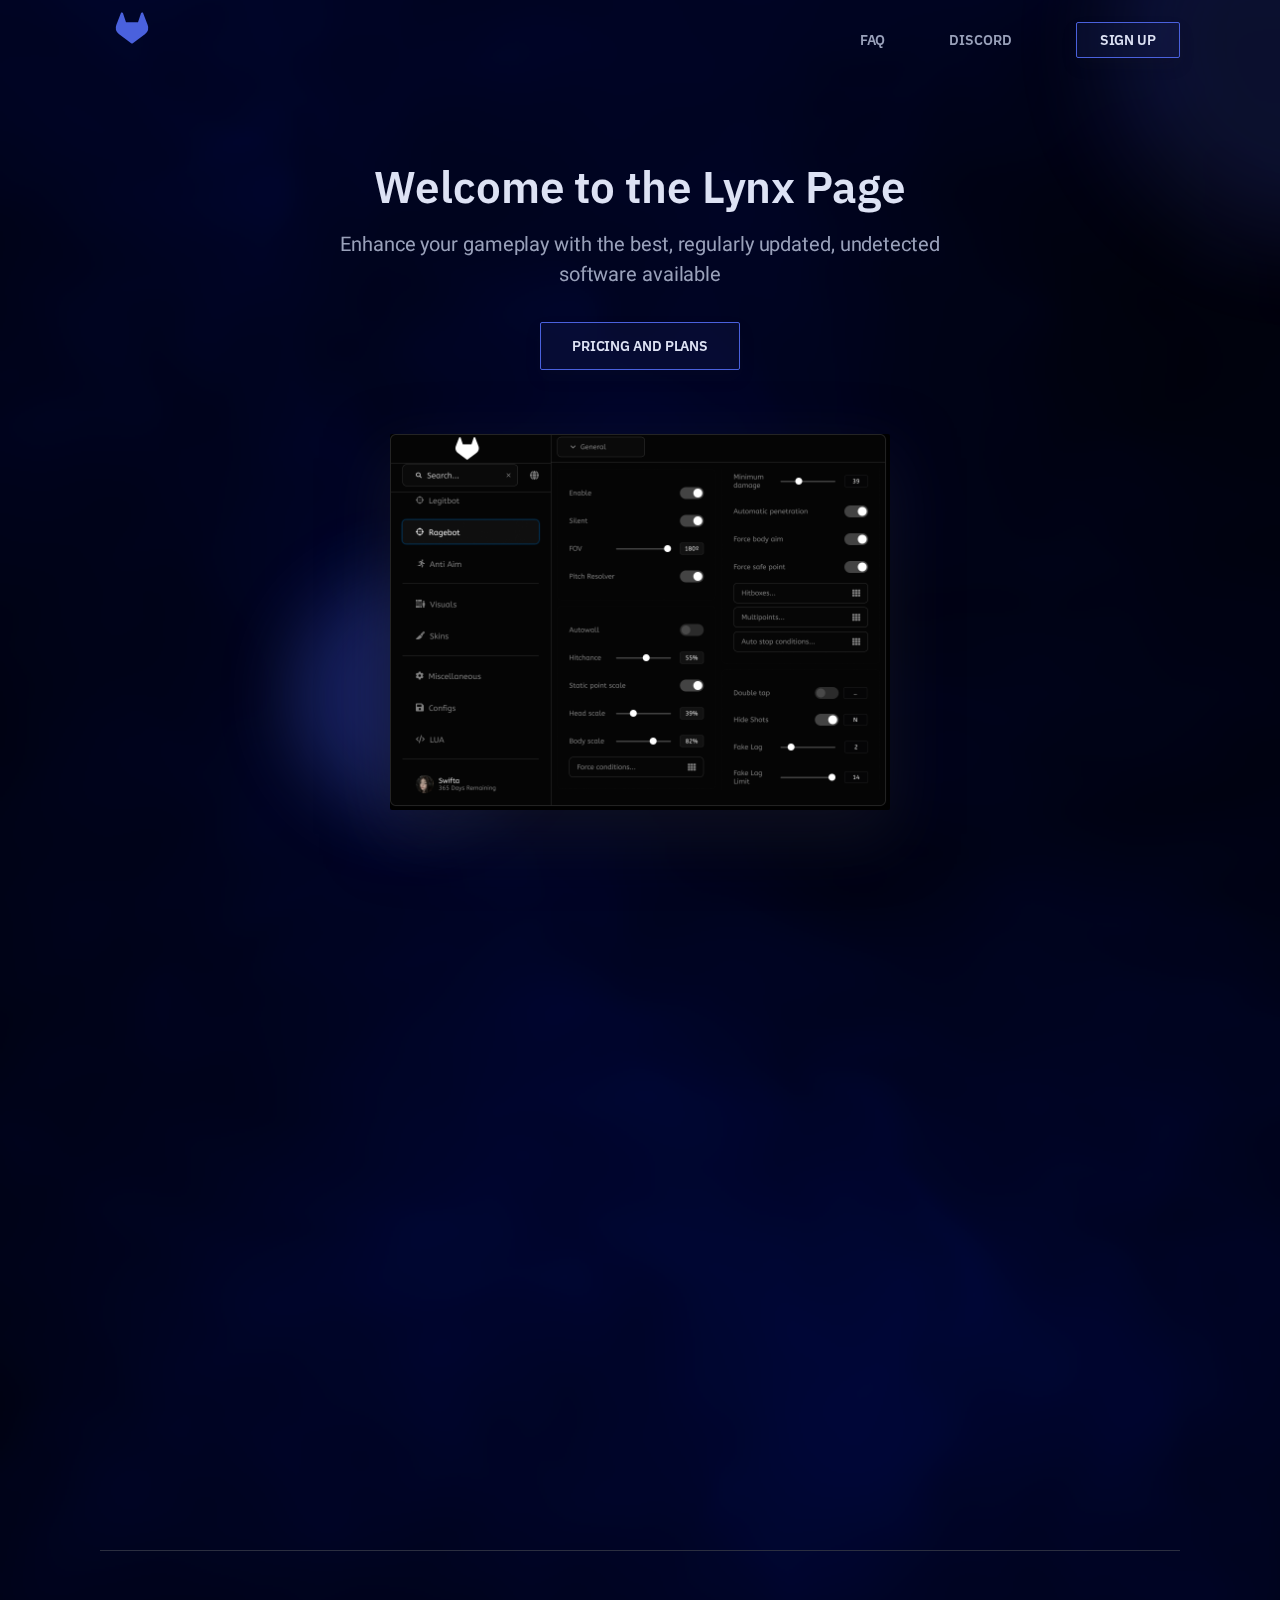
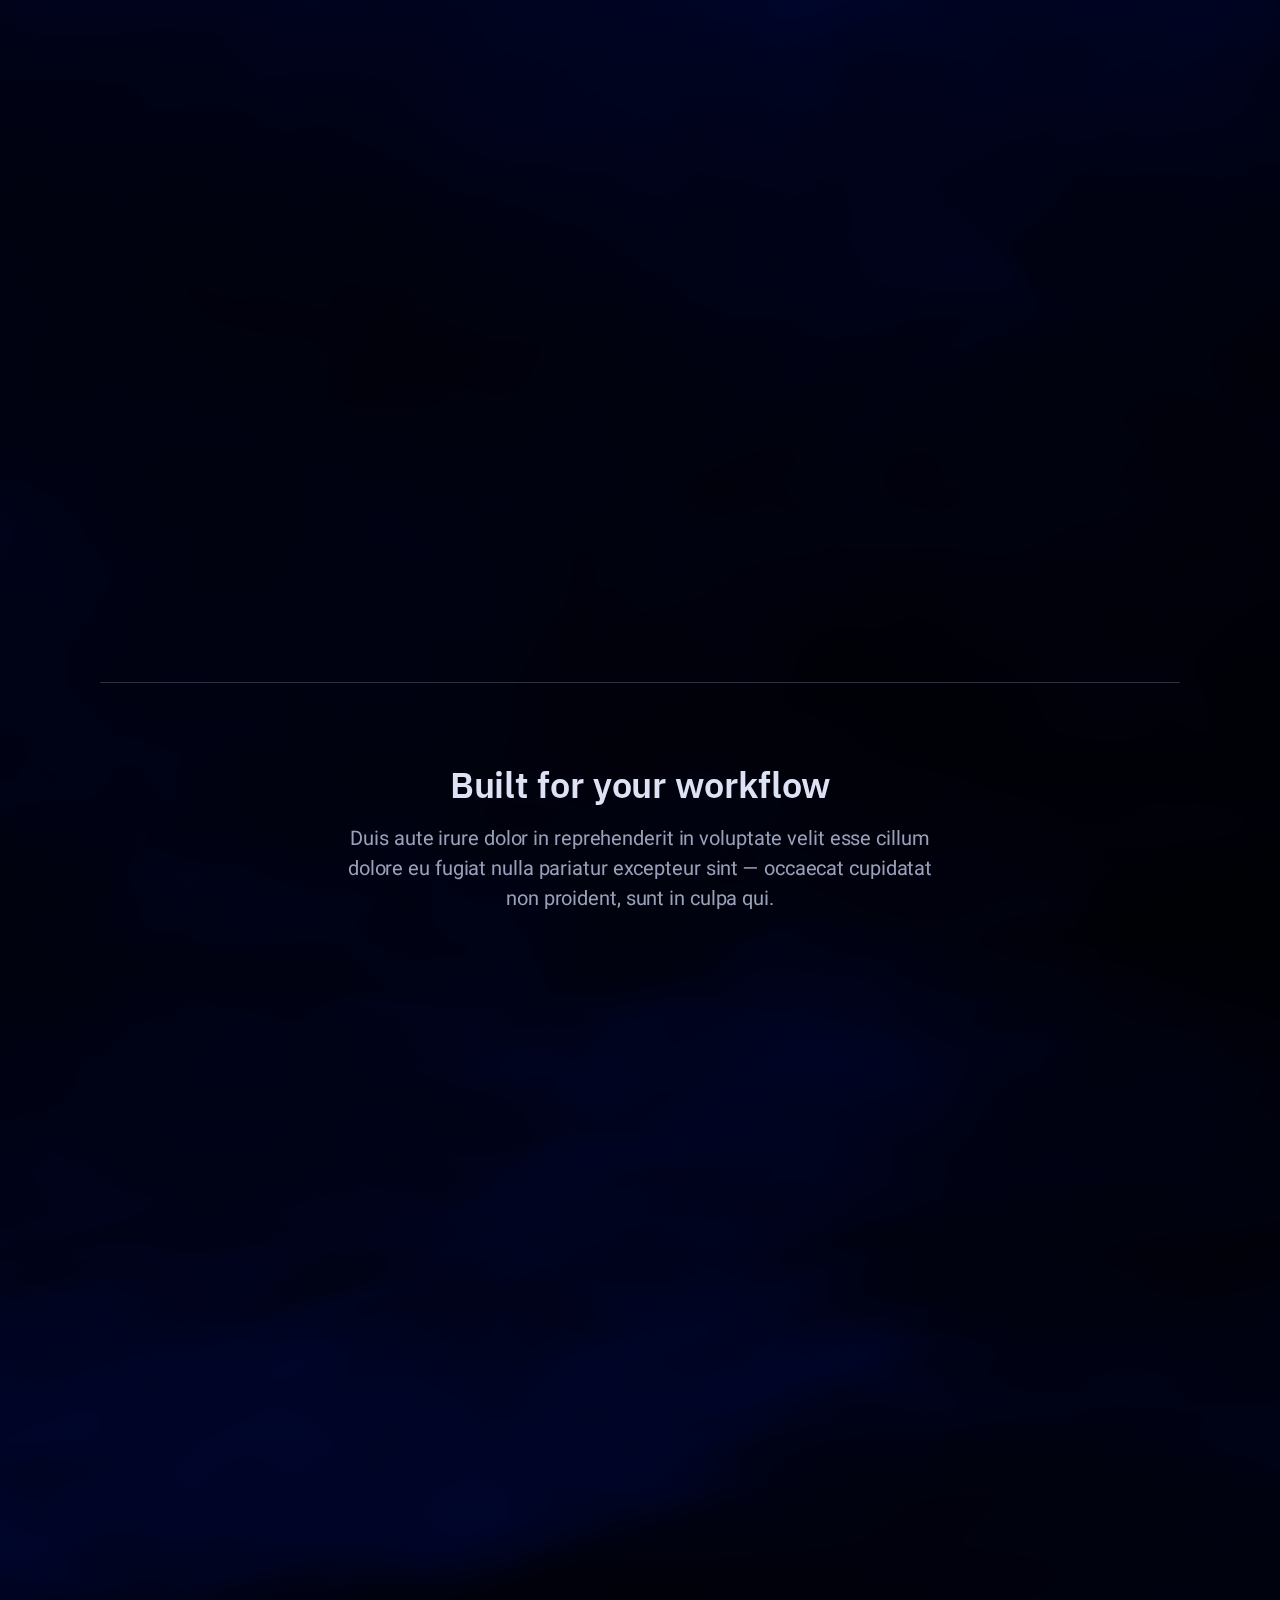
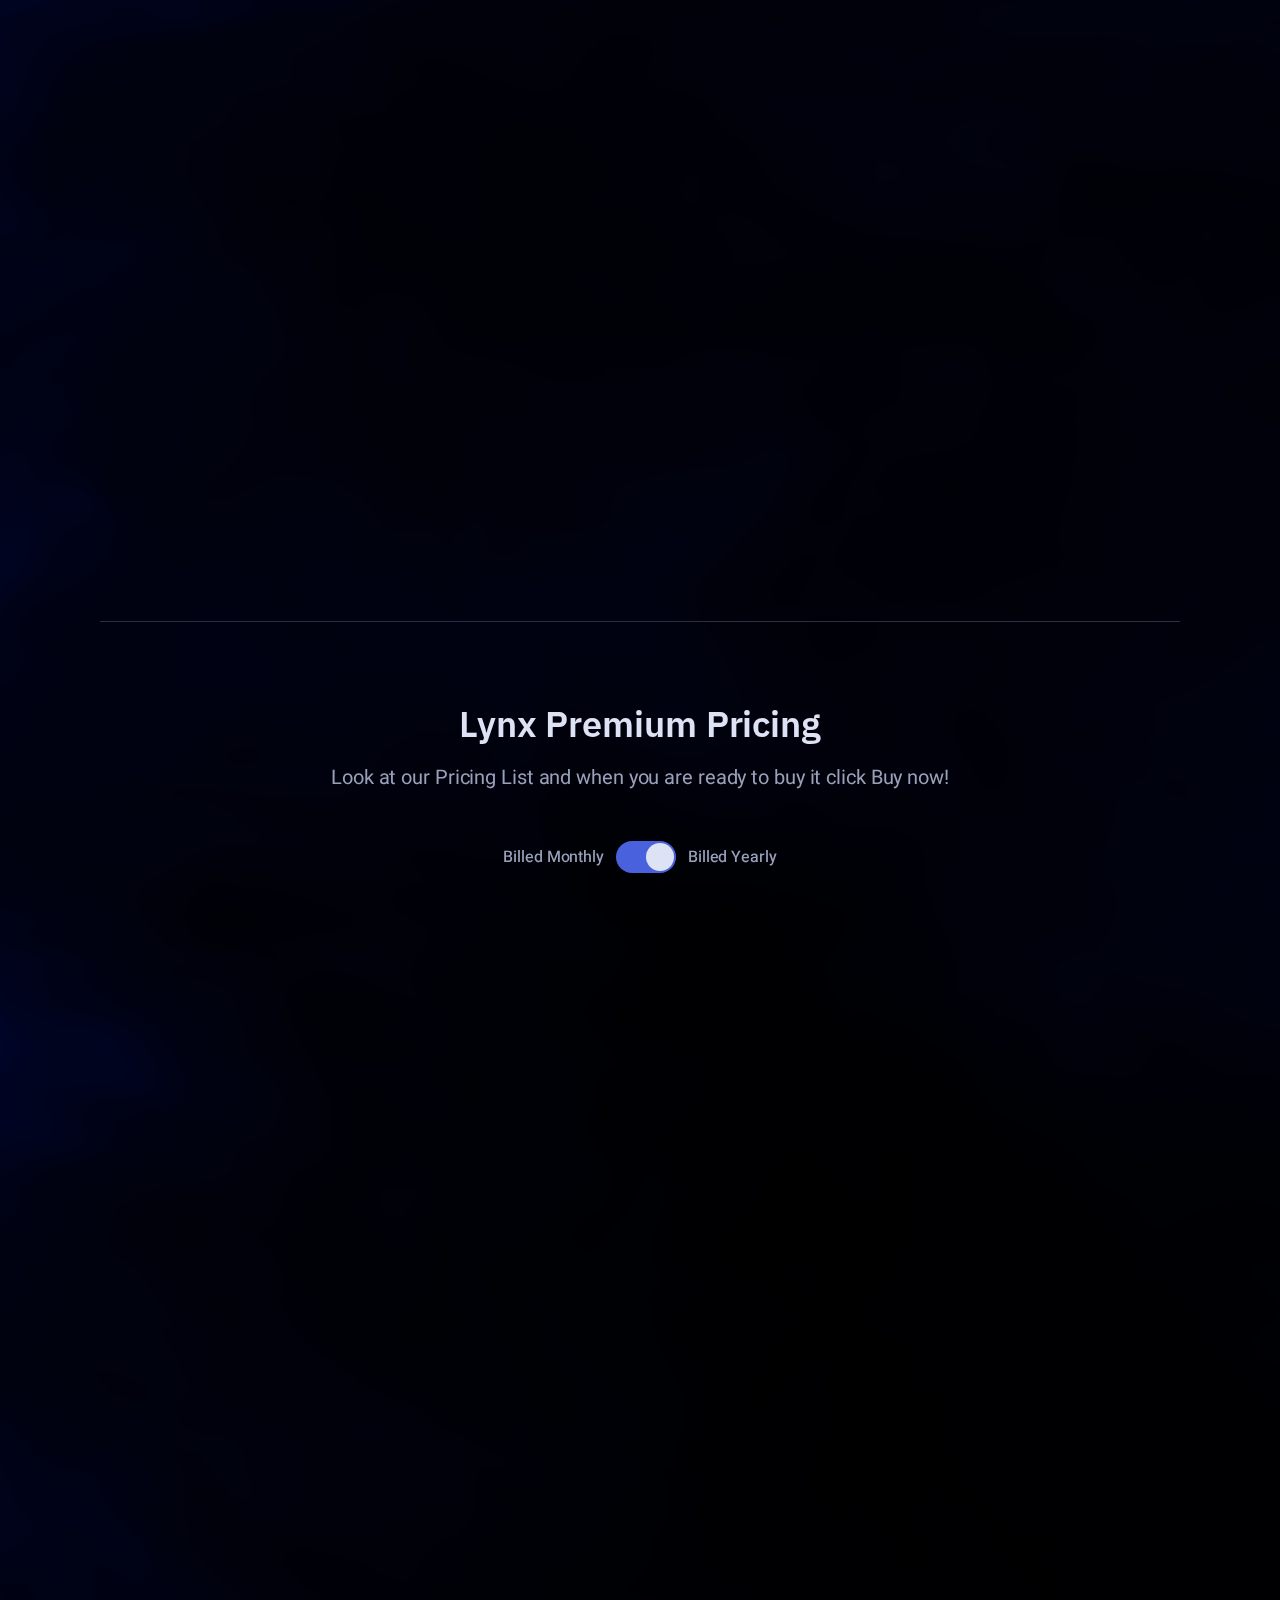
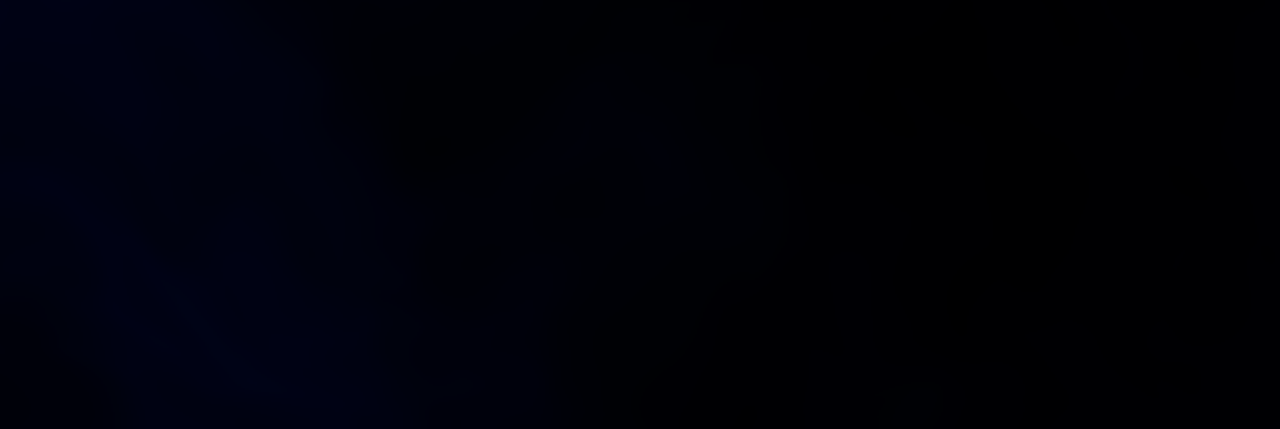
==== commit 140a02a5: "new bg" ====
--- a/index.html
+++ b/index.html
@@ -202,17 +202,17 @@
                 </div>
                 <div class="split-item">
                   <div class="nh fe reveal-from-right" data-reveal-container=".split-item">
+                    <h3 class="ot oy">Amazing Configs</h3>
+                    <p class="oe">Our Cheat Offer the most configurable Software in the market with the cloud synchornization and many more</p>
+                  </div>
+                  <div class="nl nc reveal-from-left" data-reveal-container=".split-item">
+                    <img data-tilt class="sk" src="images/features-split-image-02.png" alt="Features split image 02" width="528" height="396">
+                  </div>
+                </div>
+                <div class="split-item">
+                  <div class="nh fe reveal-from-left" data-reveal-container=".split-item">
                     <h3 class="ot oy">Powerful RageBot</h3>
                     <p class="oe">Cheat is extremly Powerful for Rage Cheating and have many configuration options to make him the best</p>
-                  </div>
-                  <div class="nl nc reveal-from-left" data-reveal-container=".split-item">
-                    <img data-tilt class="sk" src="images/features-split-image-02.png" alt="Features split image 02" width="528" height="396">
-                  </div>
-                </div>
-                <div class="split-item">
-                  <div class="nh fe reveal-from-left" data-reveal-container=".split-item">
-                    <h3 class="ot oy">Elements Management</h3>
-                    <p class="oe">Lorem ipsum dolor sit amet, consectetur adipiscing elit, sed do eiusmod tempor incididunt ut labore et dolore magna aliqua — Ut enim ad minim veniam, quis nostrud exercitation ullamco laboris nisi ut aliquip ex ea commodo consequat.</p>
                   </div>
                   <div class="nl nc reveal-from-bottom" data-reveal-container=".split-item">
                     <img data-tilt class="sk" src="images/features-split-image-03.png" alt="Features split image 03" width="528" height="396">
@@ -428,7 +428,7 @@
   lowlightColor: 0x1eff,
   baseColor: 0x0,
   blurFactor: 0.45,
-  speed: 3.10
+  speed: 1.50
       })
       </script>
     <script src="js/main.min.js"></script>
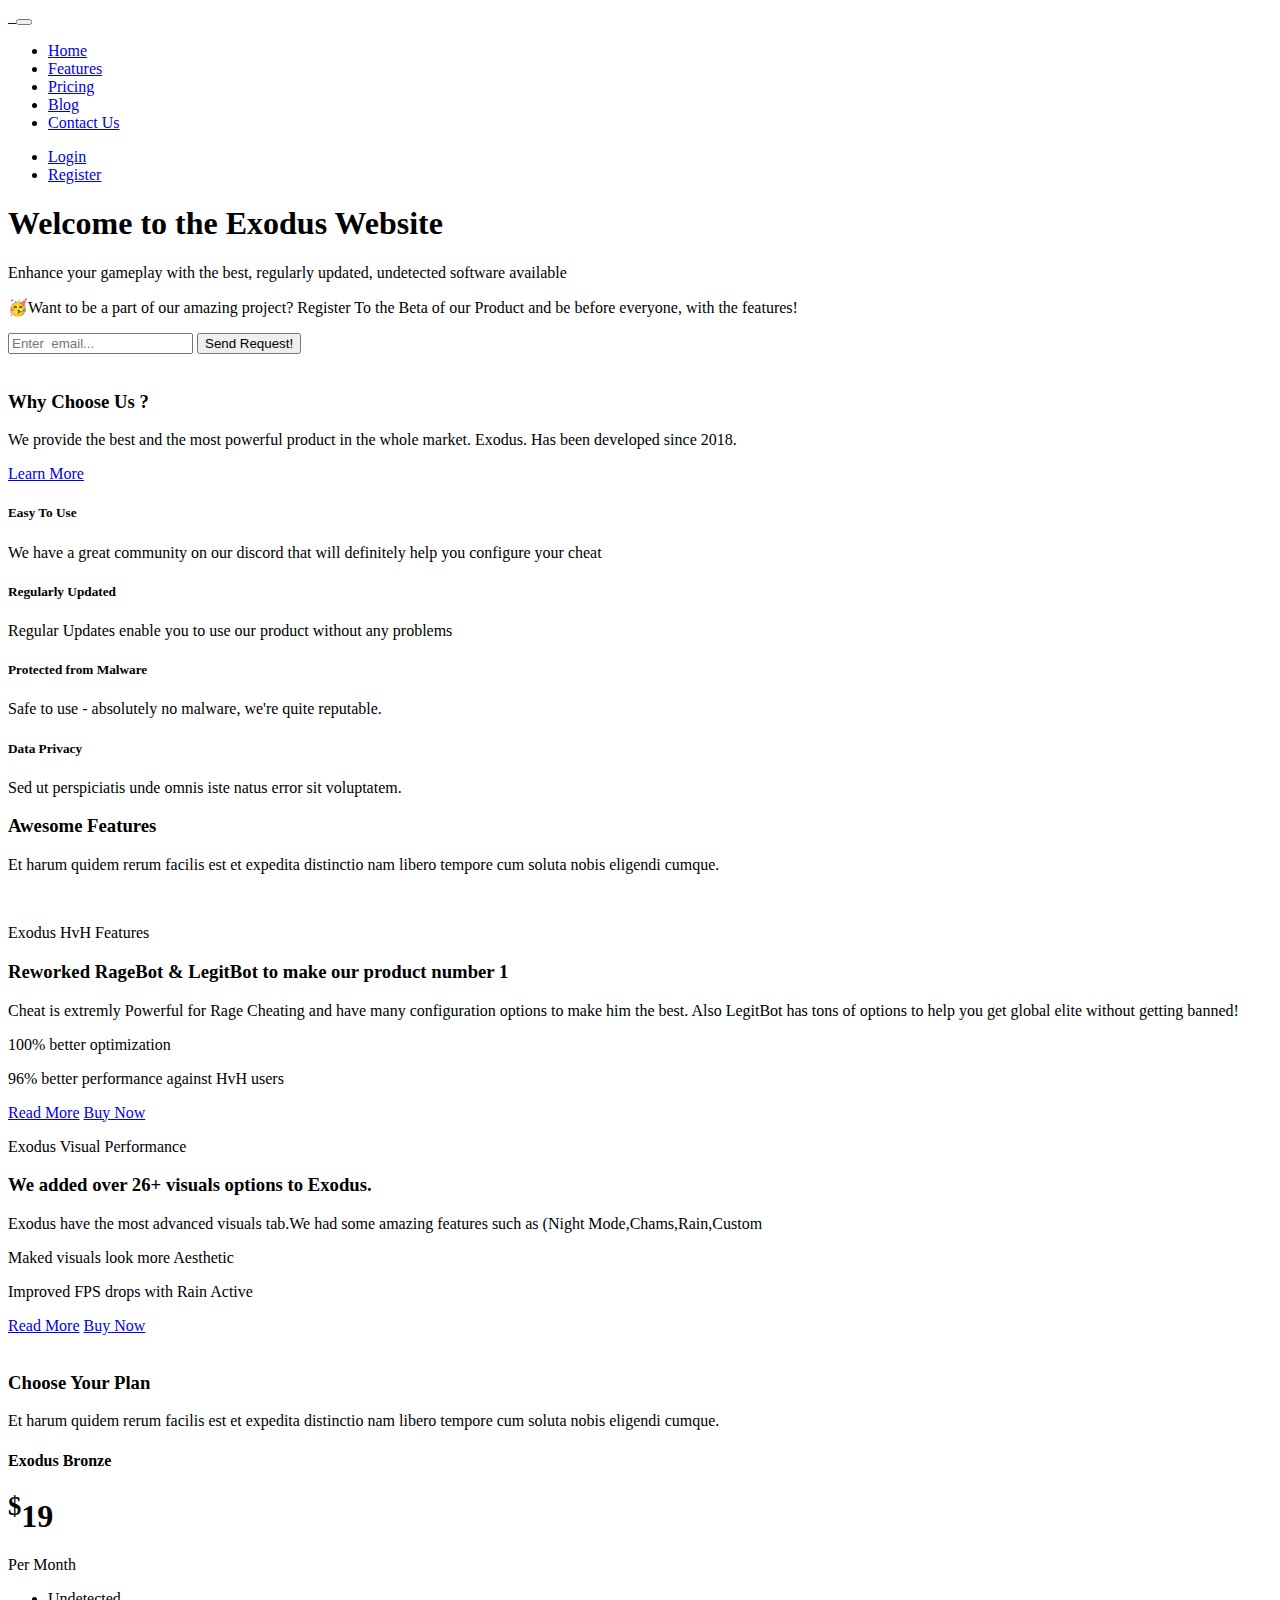
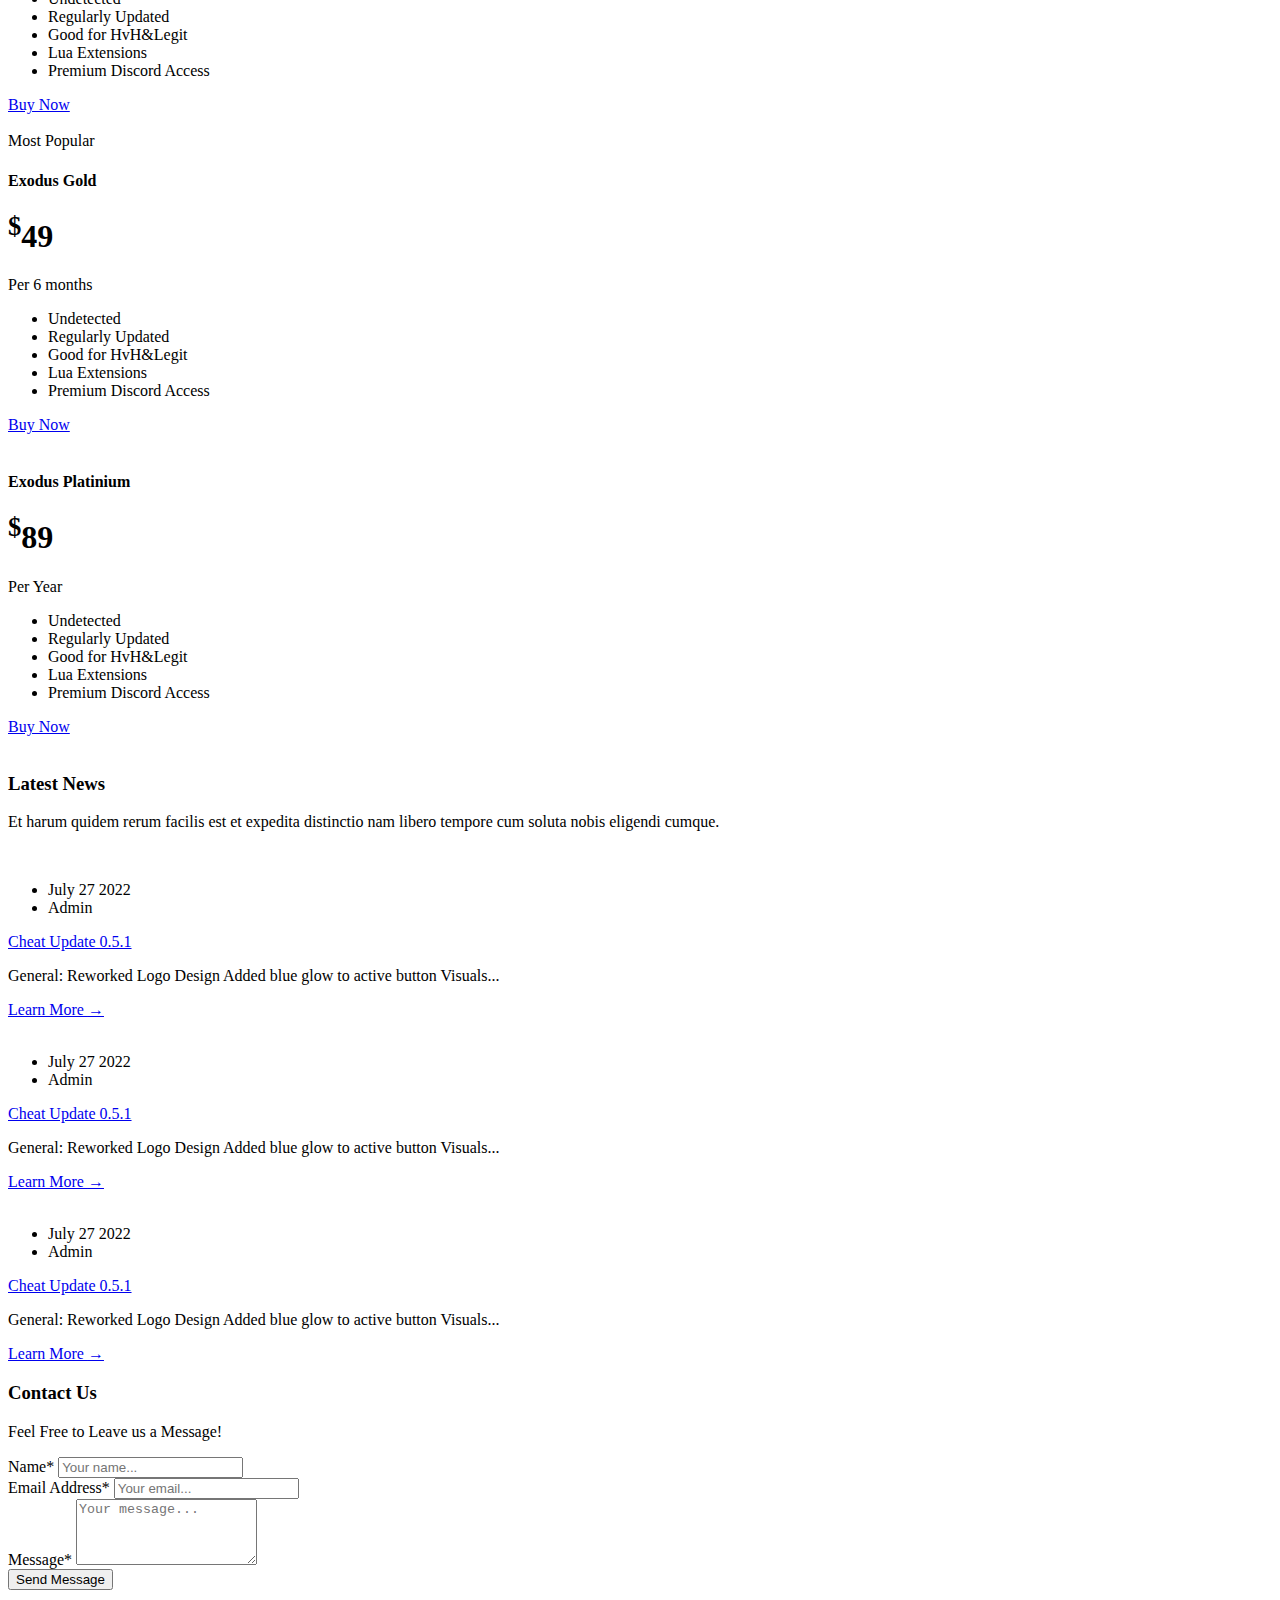
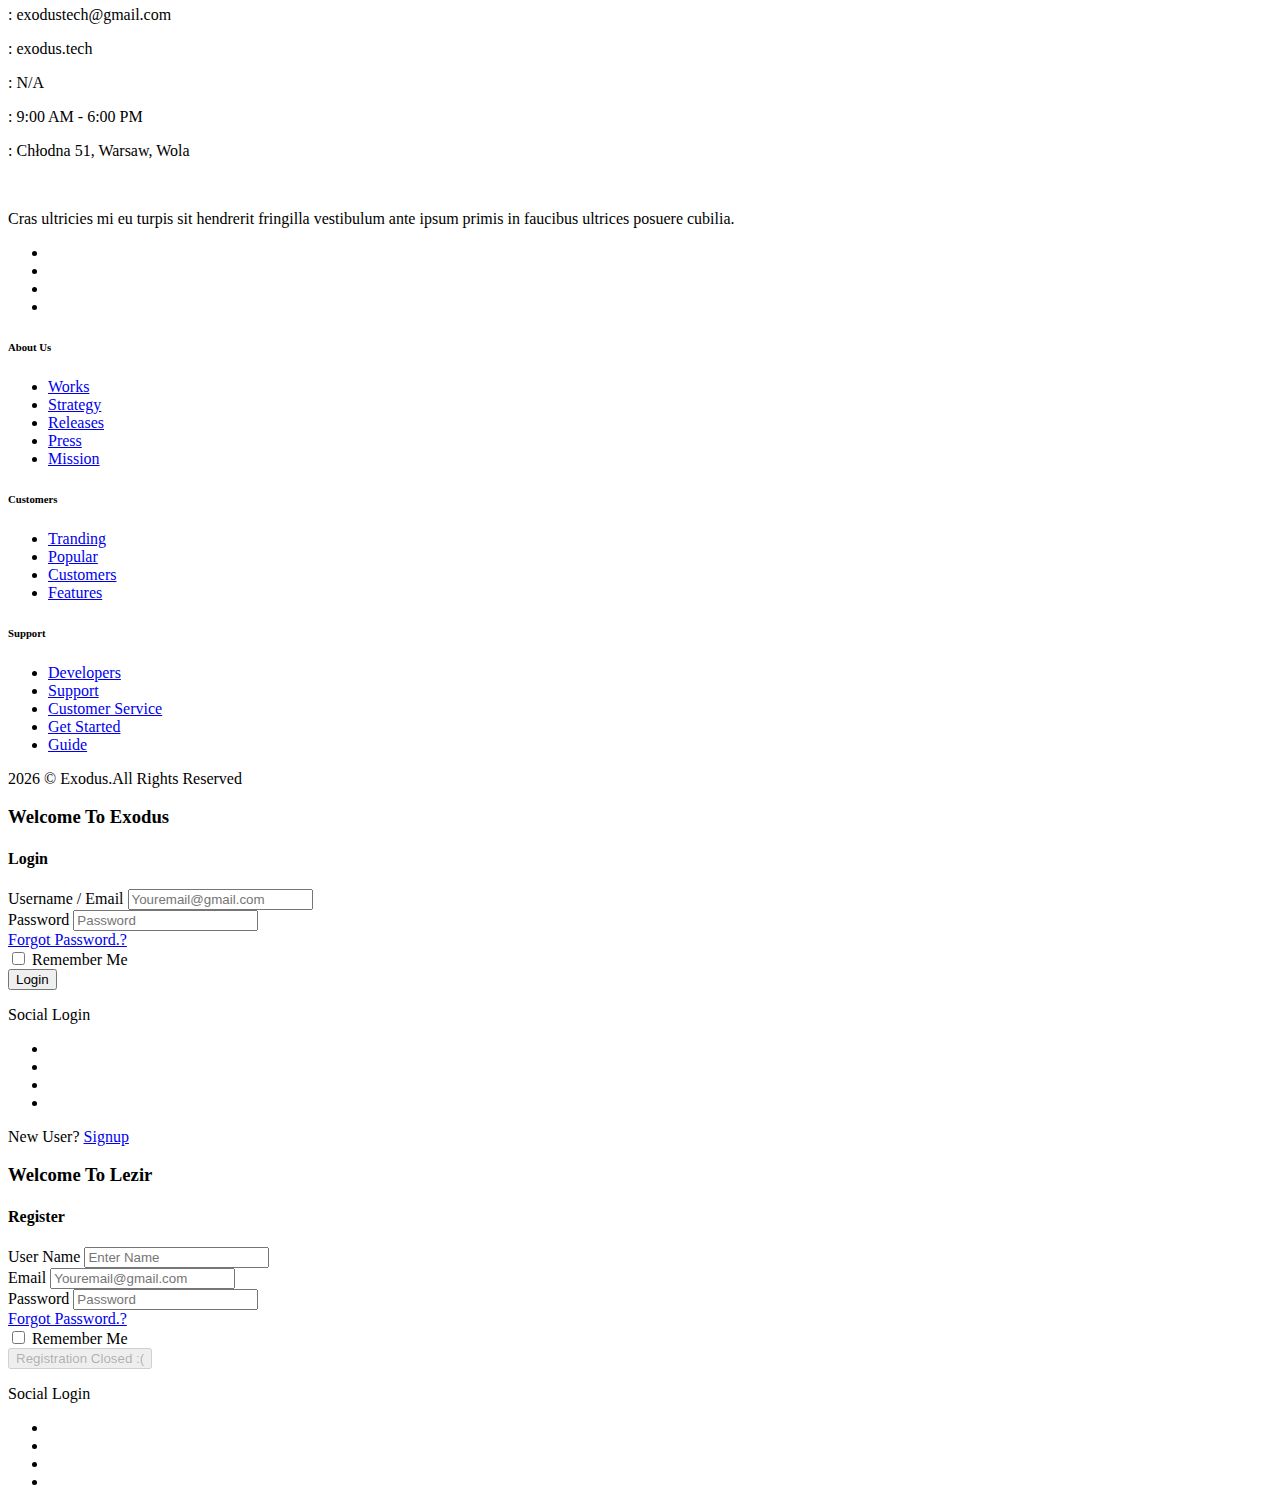
==== commit dbffd35d: "d" ====
--- a/index.html
+++ b/index.html
@@ -1,437 +1,665 @@
-<html lang="en" class="js">
-  <head>
-    <meta charset="utf-8">
-    <meta http-equiv="X-UA-Compatible" content="IE=edge">
-    <meta name="viewport" content="width=device-width,initial-scale=1">
-    <title>Lynx</title>
-    <link rel="stylesheet" href="css/style.css">
-    <link rel="shortcut icon" href="images/logo.svg" type="image/x-icon">
-  </head>
-  <body class="t n reveal-from-bottom" id="background-animated">
-    <div class="rn">
-      <header class="nb reveal-from-bottom">
-        <div class="tcontainern">
-          <div class="n_">
-            <div class="nk">
-              <h1 class="oe">
-                <a href="index.html">
-                  <img src="images/logo.svg" alt="Lynx" width="64" height="64"><p>
-                </a>
-              </h1>
-            </div>
-            <button id="th" class="th" aria-controls="primary-menu" aria-expanded="false">
-              <span class="st">Menu</span>
-              <span class="tp">
-                <span class="td"></span>
-              </span>
-            </button>
-            <nav id="nj" class="nj">
-              <div class="nq">
-                <ul class="sn h re">
-                  <li>
-                    <a href="faq.html">FAQ</a>
-                  </li>
-                  <li>
-                    <a href="https://discord.gg/D5vBNhdycK" target="_blank">Discord</a>
-                  </li>
-                </ul>
-                <ul class="sn re">
-                  <li>
-                    <a class="tbuttonn fbuttonl gbuttony sbuttono" href="signup.html">Sign up</a>
-                  </li>
-                </ul>
-              </div>
-            </nav>
-          </div>
-        </div>
-      </header>
-      <main class="nw">
-        
-        <section class="rb nx sj tillustration-section-n reveal-from-bottom" >
-          <div class="rcontaineri">
-            <div class="rm rd">
-              <div class="rg">
-                <h1 class="ot o_ reveal-from-bottom is-revealed" data-reveal-delay="200">Welcome to the Lynx Page</h1>
-                <div class="scontainero">
-                  <p class="ot uo reveal-from-bottom is-revealed" data-reveal-delay="400">Enhance your gameplay with the best, regularly updated, undetected software available</p>
-                  <div class="reveal-from-bottom is-revealed" data-reveal-delay="600">
-                    <a class="tbuttonn fbuttonl gbuttony" href="#pricing">Pricing and plans</a>
-                  </div>
-                </div>
-              </div>
-              <div class="hero-square hero-square-3 is-moving-object is-rotating ry reveal-from-bottom tillustration-element-n is-revealed" data-reveal-value="20px" data-reveal-delay="800">
-                <img data-tilt  class="sk reveal-from-bottom" src="images/hero-image.png" alt="Hero image" width="500" height="504">
-              </div>
-            </div>
-          </div>
-        </section>
-        <section class="if nx reveal-fade">
-          <div class="tcontainern">
-            <div class="il rd ij s_">
-
-            </div>
-          </div>
-        </section>
-        <section class="rx nx">
-          <div class="tcontainern">
-            <div class="features-tiles-inner rd">
-              <div class="tiles-wrap">
-                <div class="ng reveal-from-bottom">
-                  <div class="ny">
-                    <div class="features-tiles-item-header">
-                      <div class="iy o_">
-                        <img src="images/feature-tile-icon-01.svg" alt="Feature tile icon 01" width="64" height="64">
-                      </div>
-                    </div>
-                    <div class="features-tiles-item-content">
-                      <h4 class="ot op">Safe</h4>
-                      <p class="oe l">Safe to use - absolutely no malware, we're quite reputable. </p>
-                    </div>
-                  </div>
-                </div>
-                <div class="ng reveal-from-bottom" data-reveal-delay="200">
-                  <div class="ny">
-                    <div class="features-tiles-item-header">
-                      <div class="iy o_">
-                        <img src="images/feature-tile-icon-02.svg" alt="Feature tile icon 02" width="64" height="64">
-                      </div>
-                    </div>
-                    <div class="features-tiles-item-content">
-                      <h4 class="ot op">Regularly Updated                      </h4>
-                      <p class="oe l">Regular Updates enable you to use our product without any problems</p>
-                    </div>
-                  </div>
-                </div>
-                <div class="ng reveal-from-bottom" data-reveal-delay="400">
-                  <div class="ny">
-                    <div class="features-tiles-item-header">
-                      <div class="iy o_">
-                        <img src="images/feature-tile-icon-03.svg" alt="Feature tile icon 03" width="64" height="64">
-                      </div>
-                    </div>
-                    <div class="features-tiles-item-content">
-                      <h4 class="ot op">Good</h4>
-                      <p class="oe l">Cheat is extremly Powerful for HvH but its also good for legit prime cheating</p>
-                    </div>
-                  </div>
-                </div>
-                <div class="ng reveal-from-bottom">
-                  <div class="ny">
-                    <div class="features-tiles-item-header">
-                      <div class="iy o_">
-                        <img src="images/feature-tile-icon-04.svg" alt="Feature tile icon 04" width="64" height="64">
-                      </div>
-                    </div>
-                    <div class="features-tiles-item-content">
-                      <h4 class="ot op">Good Price</h4>
-                      <p class="oe l">No more overpaid and overcharged cheats, our services will be available to everyone</p>
-                    </div>
-                  </div>
-                </div>
-                <div class="ng reveal-from-bottom" data-reveal-delay="200">
-                  <div class="ny">
-                    <div class="features-tiles-item-header">
-                      <div class="iy o_">
-                        <img src="images/feature-tile-icon-05.svg" alt="Feature tile icon 05" width="64" height="64">
-                      </div>
-                    </div>
-                    <div class="features-tiles-item-content">
-                      <h4 class="ot op">Amazing Community</h4>
-                      <p class="oe l">We have a great community on our discord that will definitely help you configure your cheat</p>
-                    </div>
-                  </div>
-                </div>
-                <div class="ng reveal-from-bottom" data-reveal-delay="400">
-                  <div class="ny">
-                    <div class="features-tiles-item-header">
-                      <div class="iy o_">
-                        <img src="images/feature-tile-icon-06.svg" alt="Feature tile icon 06" width="64" height="64">
-                      </div>
-                    </div>
-                    <div class="features-tiles-item-content">
-                      <h4 class="ot op">LUA Features</h4>
-                      <p class="oe l">If the functions of our cheat are insufficient for you, you can use LUA <a href="#">Documentation</a></p>
-                    </div>
-                  </div>
-                </div>
-              </div>
-            </div>
-          </div>
-        </section>
-        <section class="nx sj">
-          <div class="tcontainern">
-            <div class="rd ij">
-              <div class="rv reveal-from-bottom">
-                <div class="scontainero">
-                  <h2 class="oe">Watch Lynx In Action and See How Powerful It Is</h2>
-                </div>
-              </div>
-              <div class="reveal-from-bottom">
-                <a class="modal-trigger" aria-controls="modal-01" data-video="https://www.youtube.com/embed/v-ajgwi2usM" href="#">
-                  <img class="sk" src="images/video-placeholder.jpg" alt="Video" width="712" height="400">
-                </a>
-              </div>
-              <div id="modal-01" class="tx tk">
-                <div class="t_">
-                  <div class="sq">
-                    <iframe src="https://www.youtube.com/embed/v-ajgwi2usM" controls="0" frameborder="0" mozallowfullscreen=""></iframe>
-                  </div>
-                </div>
-              </div>
-            </div>
-          </div>
-        </section>
-        <section class="rw nx">
-          <div class="tcontainern">
-            <div class="features-split-inner rd ij">
-              <div class="rv sj">
-                <div class="scontainero">
-                  <h2 class="ot o_">Built for your workflow</h2>
-                  <p class="oe">Duis aute irure dolor in reprehenderit in voluptate velit esse cillum dolore eu fugiat nulla pariatur excepteur sint — occaecat cupidatat non proident, sunt in culpa qui.</p>
-                </div>
-              </div>
-              <div class="nf np">
-                <div class="split-item">
-                  <div class="nh fe reveal-from-left" data-reveal-container=".split-item">
-                    <h3 class="ot oy">Stunning Visuals</h3>
-                    <p class="oe">Our Visuals Are Brilliant,tons of customizations and materials etc. (Skin Changer,Model Changer)</p>
-                  </div>
-                  <div class="nl nc reveal-from-bottom" data-reveal-container=".split-item">
-                    <img data-tilt class="sk" src="images/features-split-image-01.png" alt="Features split image 01" width="528" height="396">
-                  </div>
-                </div>
-                <div class="split-item">
-                  <div class="nh fe reveal-from-right" data-reveal-container=".split-item">
-                    <h3 class="ot oy">Amazing Configs</h3>
-                    <p class="oe">Our Cheat Offer the most configurable Software in the market with the cloud synchornization and many more</p>
-                  </div>
-                  <div class="nl nc reveal-from-left" data-reveal-container=".split-item">
-                    <img data-tilt class="sk" src="images/features-split-image-02.png" alt="Features split image 02" width="528" height="396">
-                  </div>
-                </div>
-                <div class="split-item">
-                  <div class="nh fe reveal-from-left" data-reveal-container=".split-item">
-                    <h3 class="ot oy">Powerful RageBot</h3>
-                    <p class="oe">Cheat is extremly Powerful for Rage Cheating and have many configuration options to make him the best</p>
-                  </div>
-                  <div class="nl nc reveal-from-bottom" data-reveal-container=".split-item">
-                    <img data-tilt class="sk" src="images/features-split-image-03.png" alt="Features split image 03" width="528" height="396">
-                  </div>
-                </div>
-              </div>
-            </div>
-          </div>
-        </section>
-        <section class="r_ nx" id="pricing">
-          <div class="tcontainern">
-            <div class="pricing-inner rd ij">
-              <div class="rv sj">
-                <div class="scontainero">
-                  <h2 class="ot o_">Lynx Premium Pricing</h2>
-                  <p class="oe">Look at our Pricing List and when you are ready to buy it click Buy now!</p>
-                </div>
-              </div>
-              <div class="rz sj">
-                <label class="k">
-                  <input type="checkbox" checked="">
-                  <span class="ta"></span>
-                  <span>Billed Monthly</span>
-                  <span>Billed Yearly</span>
-                </label>
-              </div>
-              <div class="tiles-wrap">
-                <div class="ng reveal-from-bottom">
-                  <div class="ny sk">
-                    <div class="rj">
-                      <div class="ib af ut">
-                        <div class="pricing-item-price oa" data-price-output="{
-                                                &quot;0&quot;: [&quot;€&quot;, &quot;4&quot;, &quot;/m&quot;],
-                                                &quot;1&quot;: [&quot;€&quot;, &quot;14&quot;, &quot;/R&quot;]
-                                            }">
-                          <span class="iw s">€</span>
-                          <span class="pricing-item-price-amount i">200</span>
-                          <span class="pricing-item-price-after c">/R</span>
-                        </div>
-                        <div class="c sh">Lynx VIP Upgrade</div>
-                      </div>
-                      <div class="pricing-item-features mb-40">
-                        <div class="pricing-item-features-title f c sl ut">What’s included</div>
-                        <ul class="rq sn c uo">
-                          <li class="ix">Undetected</li>
-                          <li class="ix">Regularly Updated</li>
-                          <li class="ix">Good for HvH&Legit</li>
-                          <li class="ix">Lua Extensions</li>
-                          <li class="ix">Premium Discord Access</li>
-                        </ul>
-                      </div>
-                    </div>
-                    <div class="pricing-item-cta op">
-                      <a class="tbuttonn fbuttonl pbuttond" href="https://discord.gg/D5vBNhdycK">Buy Now</a>
-                    </div>
-                  </div>
-                </div>
-                <div class="ng reveal-from-bottom" data-reveal-delay="200">
-                  <div class="ny sk">
-                    <div class="rj">
-                      <div class="ib af ut">
-                        <div class="pricing-item-price oa" data-price-output="{
-                                                &quot;0&quot;: [&quot;€&quot;, &quot;12&quot;, &quot;/3m<popular>Best Price</popular>&quot;],
-                                                &quot;1&quot;: [&quot;€&quot;, &quot;28&quot;, &quot;/2R&quot;]
-                                            }">
-                          <span class="iw s">€</span>
-                          <span class="pricing-item-price-amount i">1200</span>
-                          <span class="pricing-item-price-after c">/2R3</span>
-                          
-                        </div>
-                        <div class="c sh">Lynx VIP Upgrade</div>
-                      </div>
-                      <div class="pricing-item-features mb-40">
-                        <div class="pricing-item-features-title f c sl ut">What’s included</div>
-                        <ul class="rq sn c uo">
-                          <li class="ix">Undetected</li>
-                          <li class="ix">Regularly Updated</li>
-                          <li class="ix">Good for HvH&Legit</li>
-                          <li class="ix">Lua Extensions</li>
-                          <li class="ix">Premium Discord Access</li>
-                        </ul>
-                      </div>
-                    </div>
-                    <div class="pricing-item-cta op">
-                      <a class="tbuttonn fbuttonl pbuttond" href="https://discord.gg/D5vBNhdycK">Buy Now</a>
-                    </div>
-                  </div>
-                </div>
-                <div class="ng reveal-from-bottom" data-reveal-delay="400">
-                  <div class="ny sk">
-                    <div class="rj">
-                      <div class="ib af ut">
-                        <div class="pricing-item-price oa" data-price-output="{
-                                                &quot;0&quot;: [&quot;€&quot;, &quot;24&quot;, &quot;/6m&quot;],
-                                                &quot;1&quot;: [&quot;€&quot;, &quot;CUSTOM&quot;, &quot;Lifetime&quot;]
-                                            }">
-                          <span class="iw s">€</span>
-                          <span class="pricing-item-price-amount i">67</span>
-                          <span class="pricing-item-price-after c">/m</span>
-                        </div>
-                        <div class="c sh">Lynx VIP Upgrade</div>
-                      </div>
-                      <div class="pricing-item-features mb-40">
-                        <div class="pricing-item-features-title f c sl ut">What’s included</div>
-                        <ul class="rq sn c uo">
-                          <li class="ix">Undetected</li>
-                          <li class="ix">Regularly Updated</li>
-                          <li class="ix">Good for HvH&Legit</li>
-                          <li class="ix">Lua Extensions</li>
-                          <li class="ix">Premium Discord Access</li>
-                        </ul>
-                      </div>
-                    </div>
-                    <div class="pricing-item-cta op">
-                      <a class="tbuttonn fbuttonl pbuttond" href="https://discord.gg/D5vBNhdycK">Buy Now</a>
-                    </div>
-                  </div>
-                </div>
-              </div>
-            </div>
-          </div>
-        </section>
-        <section class="io nx fe reveal-from-bottom">
-          <div class="tcontainern">
-            <div class="iz rd ia">
-              <div class="iu">
-                <h3 class="oe">Try Lynx today for the best CSGO experience</h3>
-              </div>
-              <div class="cta-action">
-                <a class="tbuttonn gbuttony" href="https://discord.gg/D5vBNhdycK">Get started now</a>
-              </div>
-            </div>
-          </div>
-        </section>
-      </main>
-      <footer class="rr fe reveal-from-bottom">
-        <div class="tcontainern">
-          <div class="ri">
-            <div class="rs rh h">
-              <div class="nk">
-                <a href="index.html">
-                  <img src="images/logo.svg" alt="Lynx" width="64" height="64"><p>
-                </a>
-              </div>
-              <div class="rl">
-                <ul class="sn">
-                  <li>
-                    <a href="#">
-                      <svg width="16" height="16" viewBox="0 0 16 16" xmlns="http://www.w3.org/2000/svg">
-                        <title>Facebook</title>
-                        <path d="M6.023 16L6 9H3V6h3V4c0-2.7 1.672-4 4.08-4 1.153 0 2.144.086 2.433.124v2.821h-1.67c-1.31 0-1.563.623-1.563 1.536V6H13l-1 3H9.28v7H6.023z"></path>
-                      </svg>
-                    </a>
-                  </li>
-                  <li>
-                    <a href="#">
-                      <svg width="16" height="16" viewBox="0 0 16 16" xmlns="http://www.w3.org/2000/svg">
-                        <title>Twitter</title>
-                        <path d="M16 3c-.6.3-1.2.4-1.9.5.7-.4 1.2-1 1.4-1.8-.6.4-1.3.6-2.1.8-.6-.6-1.5-1-2.4-1-1.7 0-3.2 1.5-3.2 3.3 0 .3 0 .5.1.7-2.7-.1-5.2-1.4-6.8-3.4-.3.5-.4 1-.4 1.7 0 1.1.6 2.1 1.5 2.7-.5 0-1-.2-1.5-.4C.7 7.7 1.8 9 3.3 9.3c-.3.1-.6.1-.9.1-.2 0-.4 0-.6-.1.4 1.3 1.6 2.3 3.1 2.3-1.1.9-2.5 1.4-4.1 1.4H0c1.5.9 3.2 1.5 5 1.5 6 0 9.3-5 9.3-9.3v-.4C15 4.3 15.6 3.7 16 3z"></path>
-                      </svg>
-                    </a>
-                  </li>
-                  <li>
-                    <a href="#">
-                      <svg width="16" height="16" viewBox="0 0 16 16" xmlns="http://www.w3.org/2000/svg">
-                        <title>Instagram</title>
-                        <g>
-                          <circle cx="12.145" cy="3.892" r="1"></circle>
-                          <path d="M8 12c-2.206 0-4-1.794-4-4s1.794-4 4-4 4 1.794 4 4-1.794 4-4 4zm0-6c-1.103 0-2 .897-2 2s.897 2 2 2 2-.897 2-2-.897-2-2-2z"></path>
-                          <path d="M12 16H4c-2.056 0-4-1.944-4-4V4c0-2.056 1.944-4 4-4h8c2.056 0 4 1.944 4 4v8c0 2.056-1.944 4-4 4zM4 2c-.935 0-2 1.065-2 2v8c0 .953 1.047 2 2 2h8c.935 0 2-1.065 2-2V4c0-.935-1.065-2-2-2H4z"></path>
-                        </g>
-                      </svg>
-                    </a>
-                  </li>
-                </ul>
-              </div>
-            </div>
-            <div class="ro rh h rp">
-              <nav class="rc">
-                <ul class="sn">
-                  <li>
-                    <a href="https://discord.gg/D5vBNhdycK">Contact</a>
-                  </li>
-                  <li>
-                    <a href="https://discord.gg/D5vBNhdycK">About us</a>
-                  </li>
-                  <li>
-                    <a href="faq.html">FAQ's</a>
-                  </li>
-                  <li>
-                    <a href="https://discord.gg/D5vBNhdycK">Discord</a>
-                  </li>
-                </ul>
-              </nav>
-              <div class="footer-copyright">©Lynx 2022</div>
-            </div>
-          </div>
-        </div>
-      </footer>
-    </div>
-    <script src="js/three.min.js"></script>
-    <script src="js/vanta.cells.min.js"></script>
-    <script>
-      VANTA.FOG({
-        el: "#background-animated",
-        mouseControls: true,
-  touchControls: true,
-  gyroControls: false,
-  minHeight: 200.00,
-  minWidth: 200.00,
-  highlightColor: 0x0,
-  midtoneColor: 0x0,
-  lowlightColor: 0x1eff,
-  baseColor: 0x0,
-  blurFactor: 0.45,
-  speed: 1.50
-      })
-      </script>
-    <script src="js/main.min.js"></script>
-    <script src="js/tilt.js"></script>
-  </body>
+<!DOCTYPE html>
+<html lang="en">
+
+<head>
+    <meta charset="utf-8" />
+    <title>Exodus</title>
+    <meta name="viewport" content="width=device-width, initial-scale=1.0">
+    <meta name="description" content="Premium Bootstrap 4 Landing Page Template" />
+    <meta name="keywords" content="bootstrap 4, premium, marketing, multipurpose" />
+    <meta content="EXODUS" name="author" />
+    <!-- favicon -->
+    <link rel="shortcut icon" href="images/favicon.png">
+    <!-- css -->
+    <link href="css/bootstrap.min.css" rel="stylesheet" type="text/css" />
+    <link href="css/materialdesignicons.min.css" rel="stylesheet" type="text/css" />
+    <link href="css/style.min.css" rel="stylesheet" type="text/css" />
+
+</head>
+
+<body>
+
+    <!-- Loader -->
+    <div id="preloader">
+        <div id="status">
+            <div class="spinner"></div>
+        </div>
+    </div>
+
+    <!--Navbar Start-->
+    <nav class="navbar navbar-expand-lg ftext-muteded-top navbar-custom sticky sticky-dark" id="navbar">
+        <div class="container">
+            <!-- LOGO -->
+            <a class="navbar-brand logo" href="layout-one-1.html">
+                <img src="images/logo-dark.png" alt="" class="logo-dark" height="36" />
+                <img src="images/logo-dark.png" alt="" class="logo-light" height="36" />
+            </a>
+            <button class="navbar-toggler" type="button" data-bs-toggle="collapse" data-bs-target="#navbarCollapse"
+                aria-controls="navbarCollapse" aria-expanded="false" aria-label="Toggle navigation">
+                <i class="mdi mdi-menu"></i>
+            </button>
+            <div class="collapse navbar-collapse" id="navbarCollapse">
+                <ul class="navbar-nav mx-auto navbar-center" id="navbar-navlist">
+                    <li class="nav-item">
+                        <a data-scroll href="#home" class="nav-link">Home</a>
+                    </li>
+                    <li class="nav-item">
+                        <a data-scroll href="#features" class="nav-link">Features</a>
+                    </li>
+                    <li class="nav-item">
+                        <a data-scroll href="#pricing" class="nav-link">Pricing</a>
+                    </li>
+                    <li class="nav-item">
+                        <a data-scroll href="#blog" class="nav-link">Blog</a>
+                    </li>
+                    <li class="nav-item">
+                        <a data-scroll href="#contact" class="nav-link">Contact Us</a>
+                    </li>
+                </ul>
+                <ul class="navbar-nav navbar-center">
+                    <li class="nav-item">
+                        <a href="#login" class="nav-link" data-bs-toggle="modal"
+                            data-bs-target="#exampleModalCenter"><i class="mdi mdi-shield-lock"></i> Login</a>
+                    </li>
+                    <li class="nav-item">
+                        <a href="#login" class="nav-link" data-bs-toggle="modal"
+                            data-bs-target="#exampleModalCenter-1"><i class="mdi mdi-account-circle-outline"></i> Register</a>
+                    </li>
+                </ul>
+            </div>
+        </div>
+    </nav>
+    <!-- Navbar End -->
+
+    <!-- Hero Start -->
+    <section class="hero-1-bg" style="background-image: url(images/hero-1-bg-img.png)" id="home">
+        <div class="container">
+            <div class="row align-items-center justify-content-center">
+                <div class="col-lg-6">
+                    <h1 class="hero-1-title text-dark fw-bold text-shadow mb-4">Welcome to the Exodus Website</h1>
+                    <div class="w-75 mb-5 mb-lg-0">
+                        <p class="text-muted mb-5 pb-5 font-size-17">Enhance your gameplay with the best, regularly updated, undetected software available
+                        </p>
+                        <p class=""><span class="font-size-20 me-2">🥳️</span>Want to be a part of our amazing project?
+                        Register To the Beta of our Product and be before everyone, with the features!</p>
+                        <div class="subscribe-form">
+                            <form action="#">
+                                <input type="text" placeholder="Enter  email...">
+                                <button type="submit" class="btn btn-primary">Send Request!</button>
+                            </form>
+                        </div>
+                    </div>
+                </div>
+                <div class="col-lg-6 col-md-10">
+                    <div class=" mt-5 mt-lg-0">
+                        <img src="images/hero-1-img.png" alt="" class="img-fluid d-block mx-auto">
+                    </div>
+                </div>
+            </div>
+        </div>
+    </section>
+    <!-- Hero End -->
+
+    <!-- Why Choose Us Start -->
+    <section class="section">
+        <div class="container">
+            <div class="row align-items-center">
+                <div class="col-lg-4">
+                    <div class="mb-4 mb-lg-0">
+                        <div class="p-2 bg-soft-primary d-inline-block rounded mb-4">
+                            <div class="icon-xxl uim-icon-primary"><i class="uim uim-cube"></i></div>
+                        </div>
+                        <h3 class="">Why Choose Us ?</h3>
+                        <p class="text-muted mb-4">We provide the best and the most powerful product in the whole market. Exodus. Has been developed since 2018.</p>
+                        <a href="#" class="btn btn-outline-primary">Learn More</a>
+                    </div>
+                </div>
+                <div class="col-lg-8">
+                    <div class="row">
+                        <div class="col-md-6">
+                            <div class="wc-box rounded text-center wc-box-primary p-4 mt-md-5">
+                                <div class="wc-box-icon">
+                                    <i class="mdi mdi-collage"></i>
+                                </div>
+                                <h5 class="fw-bold mb-2 wc-title mt-4">Easy To Use</h5>
+                                <p class="text-muted mb-0 font-size-15 wc-subtitle">We have a great community on our discord that will definitely help you configure your cheat
+
+                                </p>
+                            </div>
+                            <div class="wc-box rounded text-center wc-box-primary p-4">
+                                <div class="wc-box-icon">
+                                    <i class="mdi mdi-update"></i>
+                                </div>
+                                <h5 class="fw-bold mb-2 wc-title mt-4">Regularly Updated                                </h5>
+                                <p class="text-muted mb-0 font-size-15 wc-subtitle">Regular Updates enable you to use our product without any problems
+
+                                </p>
+                            </div>
+                        </div>
+                        <div class="col-md-6">
+                            <div class="wc-box rounded text-center wc-box-primary p-4">
+                                <div class="wc-box-icon">
+                                    <i class="mdi mdi-security"></i>
+                                </div>
+                                <h5 class="fw-bold mb-2 wc-title mt-4">Protected from Malware</h5>
+                                <p class="text-muted mb-0 font-size-15 wc-subtitle">Safe to use - absolutely no malware, we're quite reputable.</p>
+                            </div>
+                            <div class="wc-box rounded text-center wc-box-primary p-4">
+                                <div class="wc-box-icon">
+                                    <i class="mdi mdi-database-lock"></i>
+                                </div>
+                                <h5 class="fw-bold mb-2 wc-title mt-4">Data Privacy</h5>
+                                <p class="text-muted mb-0 font-size-15 wc-subtitle">Sed ut perspiciatis unde omnis iste
+                                    natus error sit voluptatem.</p>
+                            </div>
+                        </div>
+                    </div>
+                </div>
+            </div>
+        </div>
+    </section>
+    <!-- Why Choose Us End -->
+
+    <!-- Features Start -->
+    <section class="section bg-light feather-bg-img" style="background-image: url(images/features-bg-img.png);"
+        id="features">
+        <div class="container">
+            <div class="row justify-content-center">
+                <div class="col-lg-6">
+                    <div class="text-center mb-5">
+                        <h3 class="title mb-3">Awesome Features</h3>
+                        <p class="text-muted font-size-15">Et harum quidem rerum facilis est et expedita distinctio nam
+                            libero tempore cum soluta nobis eligendi cumque.</p>
+                    </div>
+                </div>
+            </div>
+
+            <div class="row align-items-center">
+                <div class="col-lg-6">
+                    <div class="mb-4 mb-lg-0">
+                        <img src="images/features-img.png" alt="" class="img-fluid d-block mx-auto">
+                    </div>
+                </div>
+
+                <div class="col-lg-5 offset-lg-1">
+                    <p class="font-weight-medium text-uppercase mb-2"><i
+                            class="mdi mdi-chart-bubble h2 text-primary me-1 align-middle"></i> Exodus HvH Features</p>
+                    <h3 class="font-weight-semibold line-height-1_4 mb-4">Reworked <b>RageBot</b> & <b>LegitBot</b>
+                        to make our product <b>number 1</b></h3>
+                    <p class="text-muted font-size-15 mb-4">Cheat is extremly Powerful for Rage Cheating and have many configuration options to make him the best. Also LegitBot has tons of options to help you get global elite without getting banned!                    </p>
+                    <p class="text-muted mb-2"><i class="icon-xs me-1" data-feather="layout"></i>
+                        100% better optimization</p>
+                    <p class="text-muted"><i class="icon-xs me-1" data-feather="life-buoy"></i>
+                        96% better performance against HvH users</p>
+                    <div class="mt-5">
+                        <a href="#" class="btn btn-primary me-2">Read More</a>
+                        <a href="#pricing" class="btn btn-soft-primary">Buy Now</a>
+                    </div>
+                </div>
+            </div>
+        </div>
+    </section>
+
+    <section class="section feather-bg-img" style="background-image: url(images/features-bg-img-3.png)">
+        <div class="container">
+            <div class="row align-items-center">
+                <div class="col-lg-5">
+                    <p class="font-weight-medium text-uppercase mb-2"><i
+                            class="mdi mdi-chart-bubble h2 text-primary me-1 align-middle"></i> Exodus Visual Performance</p>
+                    <h3 class="font-weight-semibold line-height-1_4 mb-4">We added over <b>26+</b> visuals options
+                        to <b>Exodus</b>.
+                    </h3>
+                    <p class="text-muted font-size-15 mb-4">Exodus have the most advanced visuals tab.We had some amazing features such as (Night Mode,Chams,Rain,Custom</p>
+                    <p class="text-muted mb-2"><i class="icon-xs me-1" data-feather="star"></i>Maked visuals look more Aesthetic</p>
+                    <p class="text-muted"><i class="icon-xs me-1" data-feather="arrow-up"></i>Improved FPS drops with Rain Active</p>
+                    <div class="mt-5">
+                        <a href="#" class="btn btn-primary me-2">Read More</a>
+                        <a href="#" class="btn btn-soft-primary">Buy Now</a>
+                    </div>
+                </div>
+                <div class="col-lg-6 offset-lg-1">
+                    <div class="mt-4 mt-lg-0">
+                        <img src="images/features-img-1.png" alt="" class="img-fluid d-block mx-auto">
+                    </div>
+                </div>
+            </div>
+        </div>
+    </section>
+    <!-- Features End -->
+
+    <!-- Pricing Start -->
+    <section class="section bg-light" id="pricing">
+        <div class="container">
+            <div class="row justify-content-center">
+                <div class="col-lg-6">
+                    <div class="text-center mb-5">
+                        <h3 class="title mb-3">Choose Your Plan</h3>
+                        <p class="text-muted font-size-15">Et harum quidem rerum facilis est et expedita distinctio nam
+                            libero tempore cum soluta nobis eligendi cumque.</p>
+                    </div>
+                </div>
+            </div>
+            <div class="row">
+                <div class="col-lg-4">
+                    <div class="pricing-box rounded text-center p-4">
+                        <div class="pricing-icon-bg my-4">
+                            <i class="mdi mdi-account h1"></i>
+                        </div>
+                        <h4 class="title mb-3">Exodus Bronze</h4>
+                        <h1 class="fw-bold mb-0"><b><sup class="h4 me-2 fw-bold">$</sup>19</b></h1>
+                        <p class="text-muted font-weight-semibold">Per Month</p>
+                        <ul class="list-unstyled pricing-item mb-4">
+                            <li class="text-muted"><i class="mdi mdi-check-circle "></i> Undetected</li>
+                            <li class="text-muted"><i class="mdi mdi-check-circle "></i> Regularly Updated</li>
+                            <li class="text-muted"><i class="mdi mdi-check-circle "></i> Good for HvH&amp;Legit</li>
+                            <li class="text-muted"><i class="mdi mdi-check-circle "></i> Lua Extensions</li>
+                            <li class="text-muted"><i class="mdi mdi-check-circle "></i> Premium Discord Access</li>
+                        </ul>
+                        <a href="#" class="btn btn-outline-primary pr-btn">Buy Now</a>
+                        <div class="mt-4">
+                            <div class="hero-bottom-img">
+                                <img src="images/pricing-bottom-bg.png" alt="" class="img-fluid d-block mx-auto">
+                            </div>
+                        </div>
+                    </div>
+                </div>
+                <div class="col-lg-4">
+                    <div class="pricing-box rounded text-center active p-4">
+                        <span class="ribbon"><i class="mdi mdi-star"></i> Most Popular <i class="mdi mdi-star"></i></span>
+                        <div class="pricing-icon-bg my-4">
+                            <i class="mdi mdi-account-multiple h1"></i>
+                        </div>
+                        
+                        <h4 class="title mb-3">Exodus Gold</h4>
+                        <h1 class="fw-bold mb-0"><b><sup class="h4 me-2 fw-bold">$</sup>49</b></h1>
+                        <p class="text-muted font-weight-semibold">Per 6 months</p>
+                        <ul class="list-unstyled pricing-item mb-4">
+                            <li class="text-muted"><i class="mdi mdi-check-circle "></i> Undetected</li>
+                            <li class="text-muted"><i class="mdi mdi-check-circle "></i> Regularly Updated</li>
+                            <li class="text-muted"><i class="mdi mdi-check-circle "></i> Good for HvH&amp;Legit</li>
+                            <li class="text-muted"><i class="mdi mdi-check-circle "></i> Lua Extensions</li>
+                            <li class="text-muted"><i class="mdi mdi-check-circle "></i> Premium Discord Access</li>
+                        </ul>
+                        <a href="#" class="btn btn-primary pr-btn">Buy Now</a>
+                        <div class="mt-4">
+                            <div class="hero-bottom-img">
+                                <img src="images/pricing-bottom-bg.png" alt="" class="img-fluid d-block mx-auto">
+                            </div>
+                        </div>
+                    </div>
+                </div>
+                <div class="col-lg-4">
+                    <div class="pricing-box rounded text-center p-4">
+                        <div class="pricing-icon-bg my-4">
+                            <i class="mdi mdi-account-group h1"></i>
+                        </div>
+                        <h4 class="title mb-3">Exodus Platinium</h4>
+                        <h1 class="fw-bold mb-0"><b><sup class="h4 me-2 fw-bold">$</sup>89</b></h1>
+                        <p class="text-muted font-weight-semibold">Per Year</p>
+                        <ul class="list-unstyled pricing-item mb-4">
+                            <li class="text-muted"><i class="mdi mdi-check-circle "></i> Undetected</li>
+                            <li class="text-muted"><i class="mdi mdi-check-circle "></i> Regularly Updated</li>
+                            <li class="text-muted"><i class="mdi mdi-check-circle "></i> Good for HvH&amp;Legit</li>
+                            <li class="text-muted"><i class="mdi mdi-check-circle "></i> Lua Extensions</li>
+                            <li class="text-muted"><i class="mdi mdi-check-circle "></i> Premium Discord Access</li>
+                        </ul>
+                        <a href="#" class="btn btn-outline-primary pr-btn">Buy Now</a>
+                        <div class="mt-4">
+                            <div class="hero-bottom-img">
+                                <img src="images/pricing-bottom-bg.png" alt="" class="img-fluid d-block mx-auto">
+                            </div>
+                        </div>
+                    </div>
+                </div>
+            </div>
+        </div>
+    </section>
+    <!-- Pricing End -->
+
+    <!-- Blog start -->
+    <section class="section" id="blog">
+        <div class="container">
+            <div class="row justify-content-center">
+                <div class="col-lg-6">
+                    <div class="text-center mb-5">
+                        <h3 class="title mb-3">Latest News</h3>
+                        <p class="text-muted font-size-15">Et harum quidem rerum facilis est et expedita distinctio nam
+                            libero tempore cum soluta nobis eligendi cumque.</p>
+                    </div>
+                </div>
+            </div>
+
+            <div class="row">
+                <div class="col-lg-4">
+                    <div class="blog-box mb-4 mb-lg-0">
+                        <img src="images/blog/img-3.png" alt="" class="img-fluid d-block mx-auto rounded">
+                        <ul class="list-inline text-muted text-uppercase font-size-15 font-weight-medium mt-3 mb-2">
+                            <li class="list-inline-item me-3"><i class="icon-size-15 icon me-1"
+                                    data-feather="calendar"></i> July 27 2022</li>
+                            <li class="list-inline-item"><i class="icon-size-15 icon me-1" data-feather="user"></i>
+                                Admin</li>
+                        </ul>
+                        <a href="#" class="text-dark fw-bold h5">Cheat Update 0.5.1</a>
+                        <p class="text-muted font-size-15">General:
+Reworked Logo Design
+Added blue glow to active button
+
+Visuals...</p>
+                        <a href="#" class="text-primary  font-weight-semibold">Learn More <span
+                                class="ms-2 right-icon">&#8594;</span></a>
+                    </div>
+                </div>
+                <div class="col-lg-4">
+                    <div class="blog-box blog-box mb-4 mb-lg-0">
+                        <img src="images/blog/img-3.png" alt="" class="img-fluid d-block mx-auto rounded">
+                        <ul class="list-inline text-muted text-uppercase font-size-15 font-weight-medium mt-3 mb-2">
+                            <li class="list-inline-item me-3"><i class="icon-size-15 icon me-1"
+                                    data-feather="calendar"></i> July 27 2022</li>
+                            <li class="list-inline-item"><i class="icon-size-15 icon me-1" data-feather="user"></i>
+                                Admin</li>
+                        </ul>
+                        <a href="#" class="text-dark fw-bold h5">Cheat Update 0.5.1</a>
+                        <p class="text-muted font-size-15">General:
+Reworked Logo Design
+Added blue glow to active button
+
+Visuals...</p>
+                        <a href="#" class="text-primary   font-weight-semibold">Learn More <span
+                                class="ms-2 right-icon">&#8594;</span></a>
+                    </div>
+                </div>
+                <div class="col-lg-4">
+                    <div class="blog-box blog-box mb-4 mb-lg-0">
+                        <img src="images/blog/img-3.png" alt="" class="img-fluid d-block mx-auto rounded">
+                        <ul class="list-inline text-muted text-uppercase font-size-15 font-weight-medium mt-3 mb-2">
+                            <li class="list-inline-item me-3"><i class="icon-size-15 icon me-1"
+                                    data-feather="calendar"></i> July 27 2022</li>
+                            <li class="list-inline-item"><i class="icon-size-15 icon me-1" data-feather="user"></i>
+                                Admin</li>
+                        </ul>
+                        <a href="#" class="text-dark fw-bold h5">Cheat Update 0.5.1</a>
+                        <p class="text-muted font-size-15">General:
+Reworked Logo Design
+Added blue glow to active button
+
+Visuals...</p>
+                        <a href="#" class="text-primary  font-weight-semibold">Learn More <span
+                                class="ms-2 right-icon">&#8594;</span></a>
+                    </div>
+                </div>
+            </div>
+        </div>
+    </section>
+    <!-- Blog End -->
+
+    <!-- Contact Us Start -->
+    <section class="section bg-light" id="contact">
+        <div class="container">
+            <div class="row justify-content-center">
+                <div class="col-lg-6">
+                    <div class="text-center mb-5">
+                        <h3 class="title mb-3">Contact Us</h3>
+                        <p class="text-muted font-size-15">Feel Free to Leave us a Message!</p>
+                    </div>
+                </div>
+            </div>
+            <div class="row align-items-center">
+                <div class="col-lg-7">
+                    <div class="custom-form mb-5 mb-lg-0">
+                        <form method="post" name="myForm" onsubmit="return validateForm()">
+                            <p id="error-msg"></p>
+                            <div id="simple-msg"></div>
+                            <div class="row">
+                                <div class="col-md-6">
+                                    <div class="form-group">
+                                        <label for="name">Name*</label>
+                                        <input name="name" id="name" type="text" class="form-control"
+                                            placeholder="Your name...">
+                                    </div>
+                                </div>
+                                <div class="col-md-6">
+                                    <div class="form-group">
+                                        <label for="email">Email Address*</label>
+                                        <input name="email" id="email" type="email" class="form-control"
+                                            placeholder="Your email...">
+                                    </div>
+                                </div>
+                            </div>
+                            <div class="row">
+                                <div class="col-lg-12">
+                                    <div class="form-group">
+                                        <label for="comments">Message*</label>
+                                        <textarea name="comments" id="comments" rows="4" class="form-control"
+                                            placeholder="Your message..."></textarea>
+                                    </div>
+                                </div>
+                            </div>
+                            <div class="row">
+                                <div class="col-sm-12">
+                                    <button type="submit" id="submit" name="send" class="btn btn-primary">Send Message
+                                        <i class="icon-size-15 ms-2 icon" data-feather="send"></i></button>
+                                </div>
+                            </div>
+                        </form>
+                    </div>
+                </div>
+                <div class="col-lg-5">
+                    <div class="contact-detail text-muted ms-lg-5">
+                        <p class=""><i class="icon-xs icon me-1" data-feather="mail"></i> :
+                            <span>exodustech@gmail.com</span>
+                        </p>
+                        <p class=""><i class="icon-xs icon me-1" data-feather="link"></i> : <span>exodus.tech</span>
+                        </p>
+                        <p class=""><i class="icon-xs icon me-1" data-feather="phone-call"></i> : <span>N/A</span></p>
+                        <p class=""><i class="icon-xs icon me-1" data-feather="clock"></i> : <span>9:00 AM - 6:00
+                                PM</span></p>
+                        <p class=""><i class="icon-xs icon me-1" data-feather="map-pin"></i> : <span>
+                            Chłodna 51, Warsaw, Wola</span></p>
+                    </div>
+                </div>
+            </div>
+        </div>
+    </section>
+    <!-- Contact Us End -->
+
+    <!-- Footer Start -->
+    <section class="footer" style="background-image: url(images/footer-bg.png)">
+        <div class="container">
+            <div class="row">
+                <div class="col-lg-4">
+                    <div class="mb-5">
+                        <img src="images/logo-dark.png" alt="" class="" height="36">
+                        <p class="text-white-50 my-4 font-size-15">Cras ultricies mi eu turpis sit hendrerit fringilla
+                            vestibulum ante ipsum primis in faucibus ultrices posuere cubilia.</p>
+                        <ul class="list-inline footer-social-icon-content">
+                            <li class="list-inline-item me-4"><a href="#" class="footer-social-icon"><i class=""
+                                        data-feather="facebook"></i></a></li>
+                            <li class="list-inline-item me-4"><a href="#" class="footer-social-icon"><i class=""
+                                        data-feather="twitter"></i></a></li>
+                            <li class="list-inline-item me-4"><a href="#" class="footer-social-icon"><i class=""
+                                        data-feather="instagram"></i></a></li>
+                            <li class="list-inline-item"><a href="#" class="footer-social-icon"><i class=""
+                                        data-feather="linkedin"></i></a></li>    
+                        </ul>
+                    </div>
+                </div>
+                <div class="col-lg-7 offset-lg-1">
+                    <div class="row">
+                        <div class="col-md-4">
+                            <h6 class="text-white text-uppercase mb-4">About Us</h6>
+                            <ul class="list-unstyled footer-sub-menu">
+                                <li><a href="#" class="footer-link">Works</a></li>
+                                <li><a href="#" class="footer-link">Strategy</a></li>
+                                <li><a href="#" class="footer-link">Releases</a></li>
+                                <li><a href="#" class="footer-link">Press</a></li>
+                                <li><a href="#" class="footer-link">Mission</a></li>
+                            </ul>
+                        </div>
+                        <div class="col-md-4">
+                            <h6 class="text-white text-uppercase mb-3">Customers</h6>
+                            <ul class="list-unstyled footer-sub-menu">
+                                <li><a href="#" class="footer-link">Tranding</a></li>
+                                <li><a href="#" class="footer-link">Popular</a></li>
+                                <li><a href="#" class="footer-link">Customers</a></li>
+                                <li><a href="#" class="footer-link">Features</a></li>
+                            </ul>
+                        </div>
+                        <div class="col-md-4">
+                            <h6 class="text-white text-uppercase mb-3">Support</h6>
+                            <ul class="list-unstyled footer-sub-menu">
+                                <li><a href="#" class="footer-link">Developers</a></li>
+                                <li><a href="#" class="footer-link">Support</a></li>
+                                <li><a href="#" class="footer-link">Customer Service</a></li>
+                                <li><a href="#" class="footer-link">Get Started</a></li>
+                                <li><a href="#" class="footer-link">Guide</a></li>
+                            </ul>
+                        </div>
+                    </div>
+                </div>
+            </div>
+        </div>
+    </section>
+    <div class="footer-alt py-3">
+        <div class="container">
+            <div class="row">
+                <div class="col-lg-12">
+                    <div class="text-center">
+                        <p class="text-white-50 font-size-15 mb-0">
+                            <script>document.write(new Date().getFullYear())</script> © Exodus.All Rights Reserved
+                        </p>
+                    </div>
+                </div>
+            </div>
+        </div>
+    </div>
+    <!-- Footer End -->
+
+    <!-- login Modal Start -->
+    <div class="modal fade" id="exampleModalCenter" tabindex="-1" role="dialog" aria-hidden="true">
+        <div class="modal-dialog modal-dialog-centered" role="document">
+            <div class="modal-content login-page">
+                <div class="modal-body">
+                    <div class="text-center">
+                        <h3 class="title mb-4">Welcome To Exodus</h3>
+                        <h4 class="text-uppercase text-primary"><b>Login</b></h4>
+                    </div>
+                    <div class="login-form mt-4">
+                        <form>
+                            <div class="form-group">
+                                <label for="exampleInputEmail1">Username / Email</label>
+                                <input type="email" class="form-control" id="exampleInputEmail1"
+                                    placeholder="Youremail@gmail.com">
+                            </div>
+                            <div class="form-group">
+                                <label for="exampleInputPassword1">Password</label>
+                                <input type="password" class="form-control" id="exampleInputPassword1"
+                                    placeholder="Password">
+                            </div>
+                            <a href="#" class="float-end text-muted font-size-15">Forgot Password.?</a>
+                            <div class="custom-control custom-checkbox">
+                                <input type="checkbox" class="custom-control-input" id="customCheck1">
+                                <label class="custom-control-label font-size-15" for="customCheck1">Remember Me</label>
+                            </div>
+                            <div class="text-center mt-4">
+                                <button type="submit" class="btn btn-primary">Login <i class="icon-size-15 icon ms-1"
+                                        data-feather="arrow-right-circle"></i></button>
+                            </div>
+                        </form>
+                        <div class="position-relative text-center mt-4">
+                            <span class="login-border"></span>
+                            <p class="social-login text-muted font-size-17">Social Login</p>
+                        </div>
+                        <div class="text-center">
+                            <ul class="list-inline mt-2 mb-3">
+                                <li class="list-inline-item me-3"><a href="#" class="login-social-icon icon-primary"><i
+                                            class="icon-xs" data-feather="facebook"></i></a></li>
+                                <li class="list-inline-item me-3"><a href="#" class="login-social-icon icon-info"><i
+                                            class="icon-xs" data-feather="twitter"></i></a></li>
+                                <li class="list-inline-item me-3"><a href="#" class="login-social-icon icon-danger"><i
+                                            class="icon-xs" data-feather="instagram"></i></a></li>
+                                <li class="list-inline-item"><a href="#" class="login-social-icon icon-success"><i
+                                            class="icon-xs" data-feather="linkedin"></i></a></li>
+                                            
+                            </ul>
+                            <p class="text-muted mb-0">New User? <a href="#" class="text-primary">Signup</a></p>
+                        </div>
+                    </div>
+                </div>
+            </div>
+        </div>
+    </div>
+    <!-- login Modal End -->
+
+    <!-- Register Modal Start-->
+    <div class="modal fade" id="exampleModalCenter-1" tabindex="-1" role="dialog" aria-hidden="true">
+        <div class="modal-dialog modal-dialog-centered" role="document">
+            <div class="modal-content login-page">
+                <div class="modal-body">
+                    <div class="text-center">
+                        <h3 class="title mb-4">Welcome To Lezir</h3>
+                        <h4 class="text-uppercase text-primary"><b>Register</b></h4>
+                    </div>
+                    <div class="login-form mt-4">
+                        <form>
+                            <div class="form-group">
+                                <label for="exampleInputUsername">User Name</label>
+                                <input type="text" class="form-control" id="exampleInputUsername"
+                                    placeholder="Enter Name">
+                            </div>
+                            <div class="form-group">
+                                <label for="exampleInputEmail2">Email</label>
+                                <input type="email" class="form-control" id="exampleInputEmail2"
+                                    placeholder="Youremail@gmail.com">
+                            </div>
+                            <div class="form-group">
+                                <label for="exampleInputPassword2">Password</label>
+                                <input type="password" class="form-control" id="exampleInputPassword2"
+                                    placeholder="Password">
+                            </div>
+                            <a href="#" class="float-end text-muted font-size-15">Forgot Password.?</a>
+                            <div class="custom-control custom-checkbox">
+                                <input type="checkbox" class="custom-control-input" id="customCheck2">
+                                <label class="custom-control-label font-size-15" for="customCheck2">Remember Me</label>
+                            </div>
+                            <div class="text-center mt-4">
+                                <button type="submit" class="btn btn-primary" disabled>Registration Closed :( </button>
+                            </div>
+                        </form>
+                        <div class="position-relative text-center mt-4">
+                            <span class="login-border"></span>
+                            <p class="social-login text-muted font-size-17">Social Login</p>
+                        </div>
+                        <div class="text-center">
+                            <ul class="list-inline mt-2 mb-3">
+                                <li class="list-inline-item me-3"><a href="#" class="login-social-icon icon-primary"><i
+                                            class="icon-xs" data-feather="facebook"></i></a></li>
+                                <li class="list-inline-item me-3"><a href="#" class="login-social-icon icon-info"><i
+                                            class="icon-xs" data-feather="twitter"></i></a></li>
+                                <li class="list-inline-item me-3"><a href="#" class="login-social-icon icon-danger"><i
+                                            class="icon-xs" data-feather="instagram"></i></a></li>
+                                <li class="list-inline-item"><a href="#" class="login-social-icon icon-success"><i
+                                            class="icon-xs" data-feather="linkedin"></i></a></li>
+                            </ul>
+                        </div>
+                    </div>
+                </div>
+            </div>
+        </div>
+    </div>
+    <!-- Register Modal Start-->
+
+
+    <!-- javascript -->
+    <script src="js/bootstrap.bundle.min.js"></script>
+    <script src="js/smooth-scroll.polyfills.min.js"></script>
+    <script src="js/gumshoe.polyfills.min.js"></script>
+    <!-- feather icon -->
+    <script src="js/feather.js"></script>
+    <!-- unicons icon -->
+    <script src="js/unicons.js"></script>
+    <!-- Main Js -->
+    <script src="js/app.js"></script>
+
+</body>
+
 </html>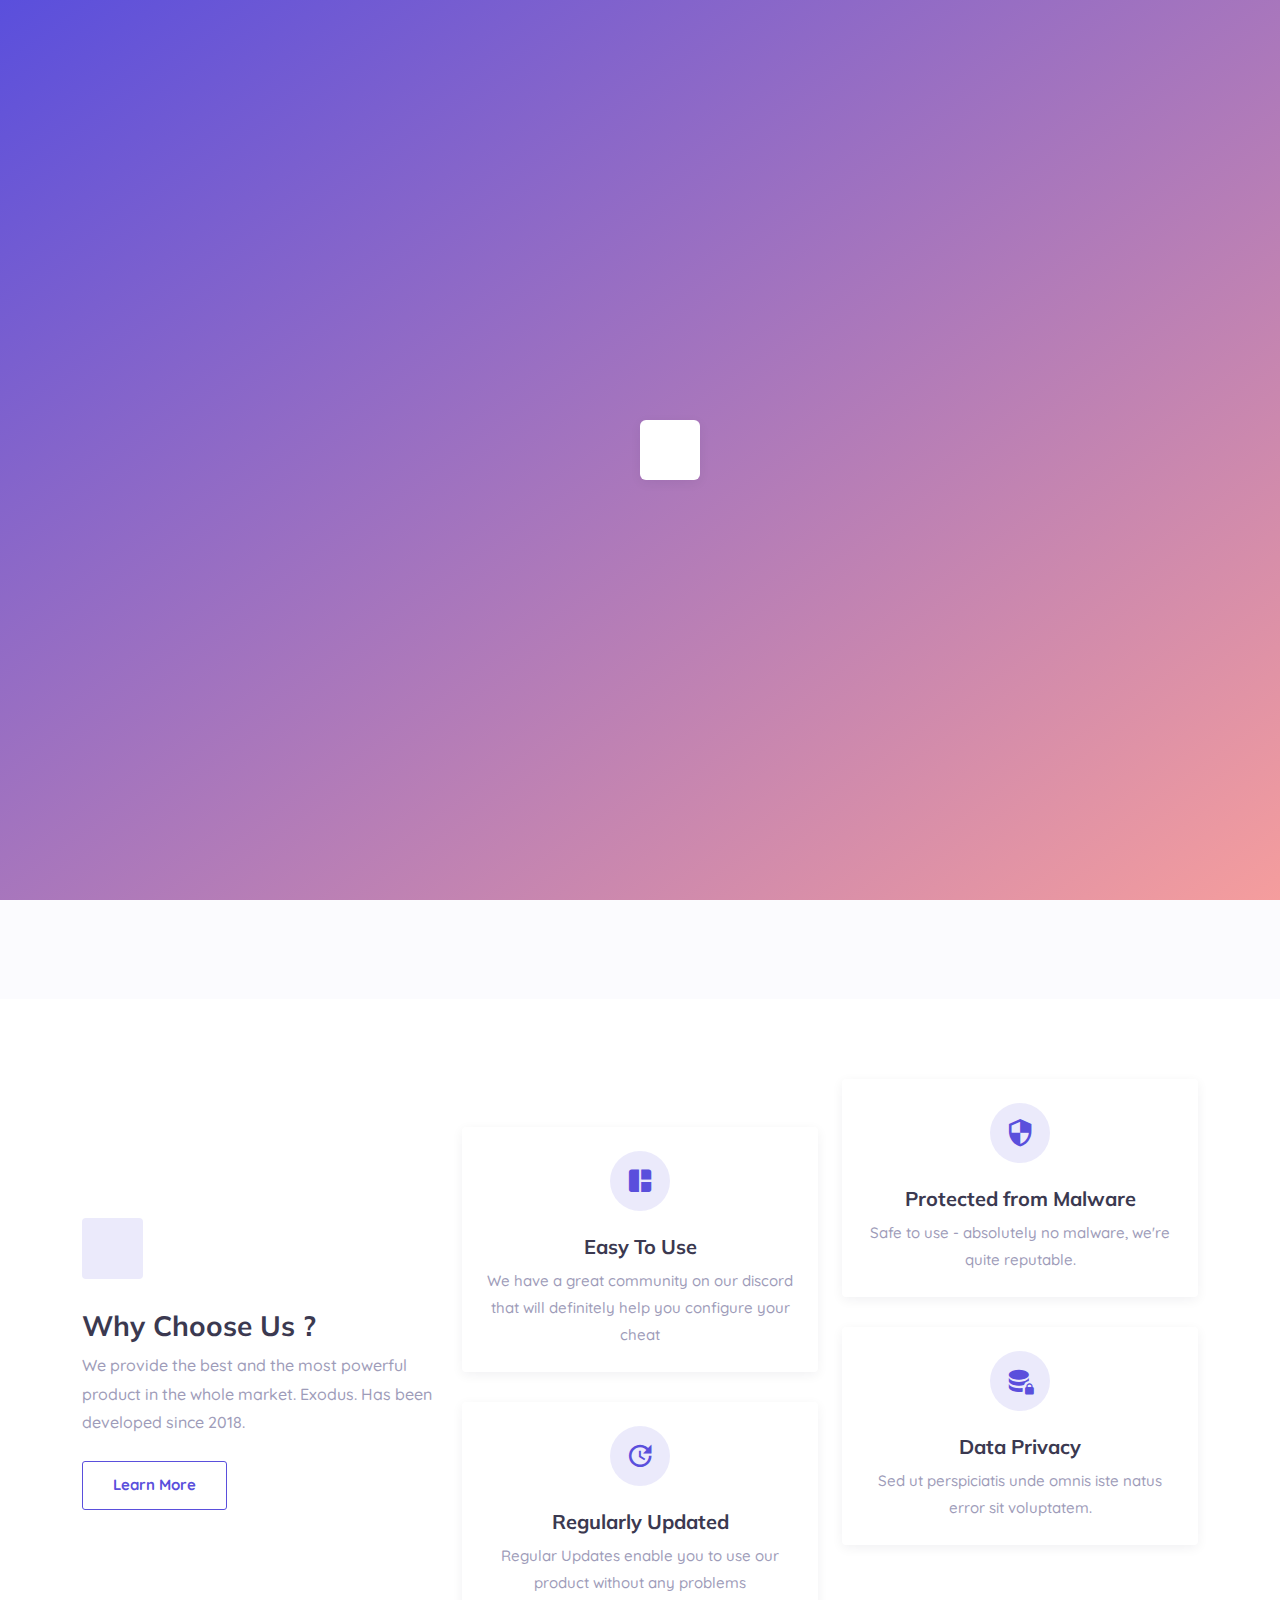
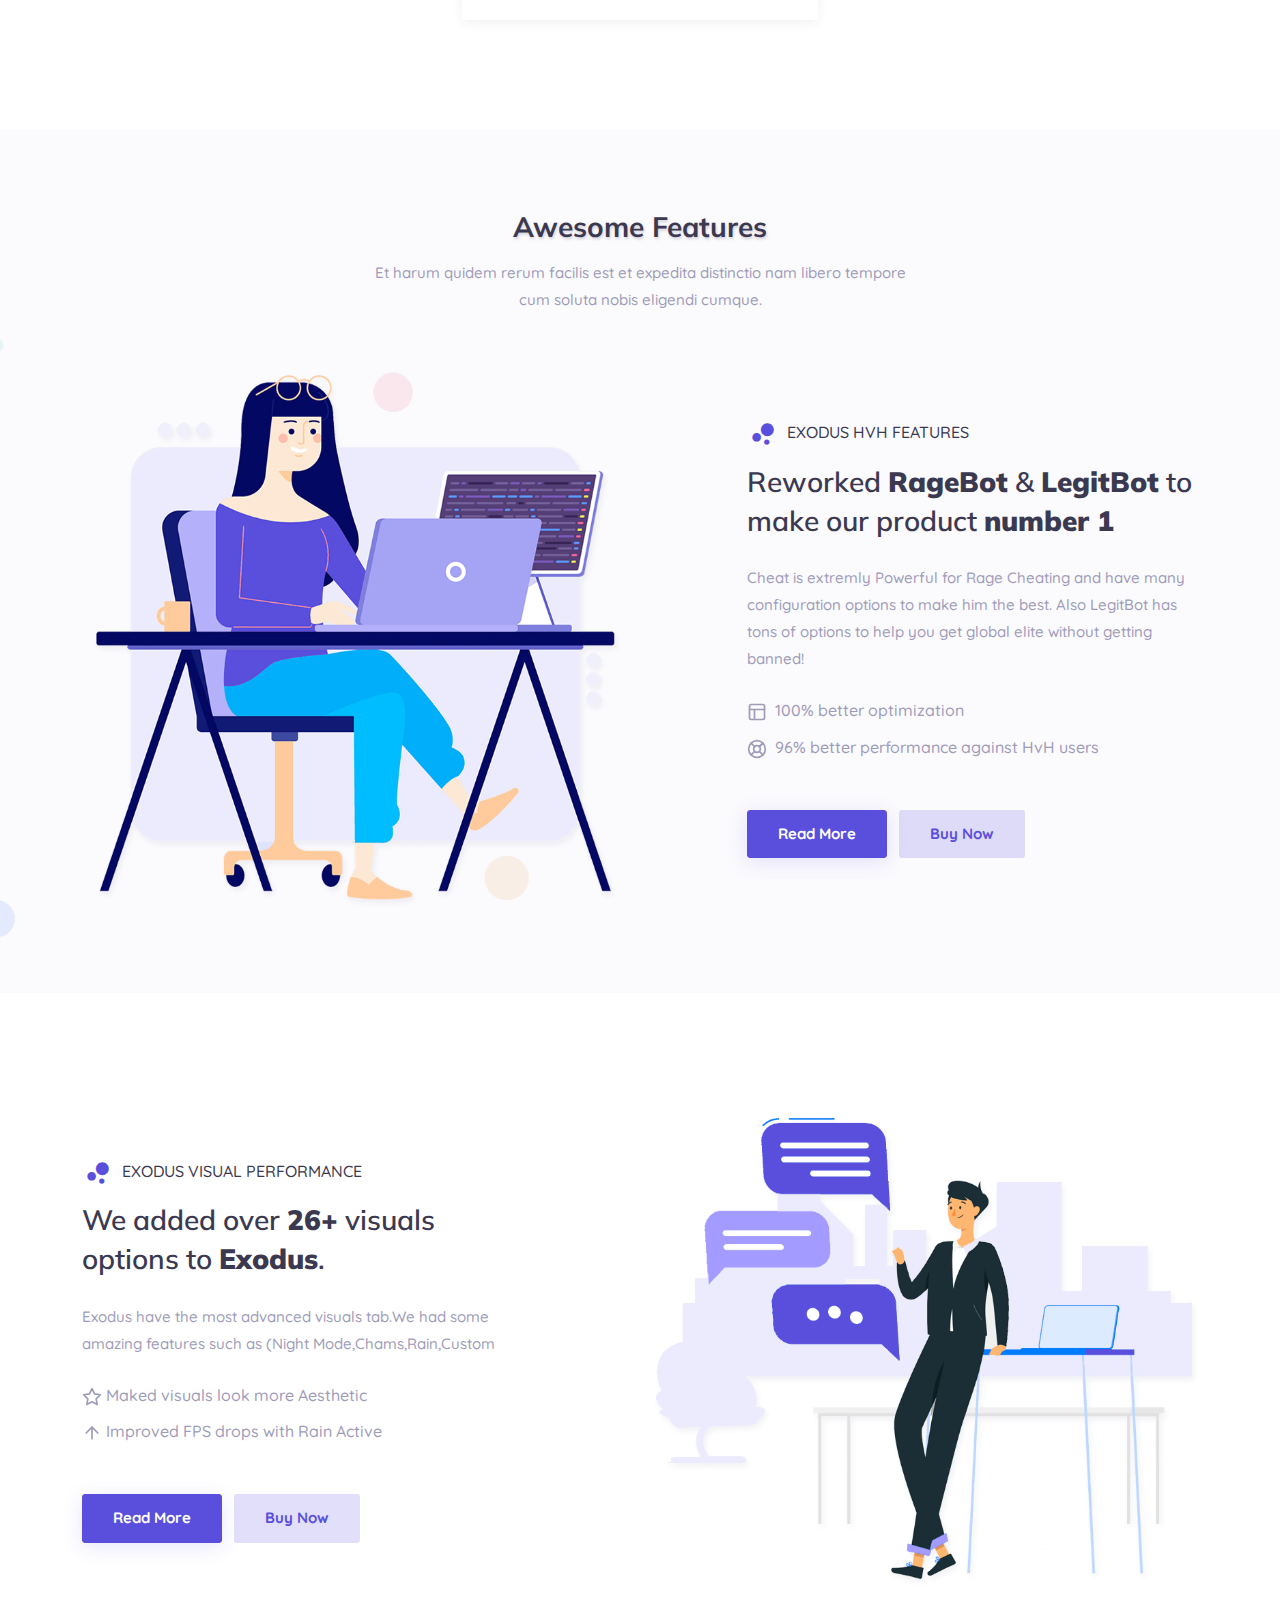
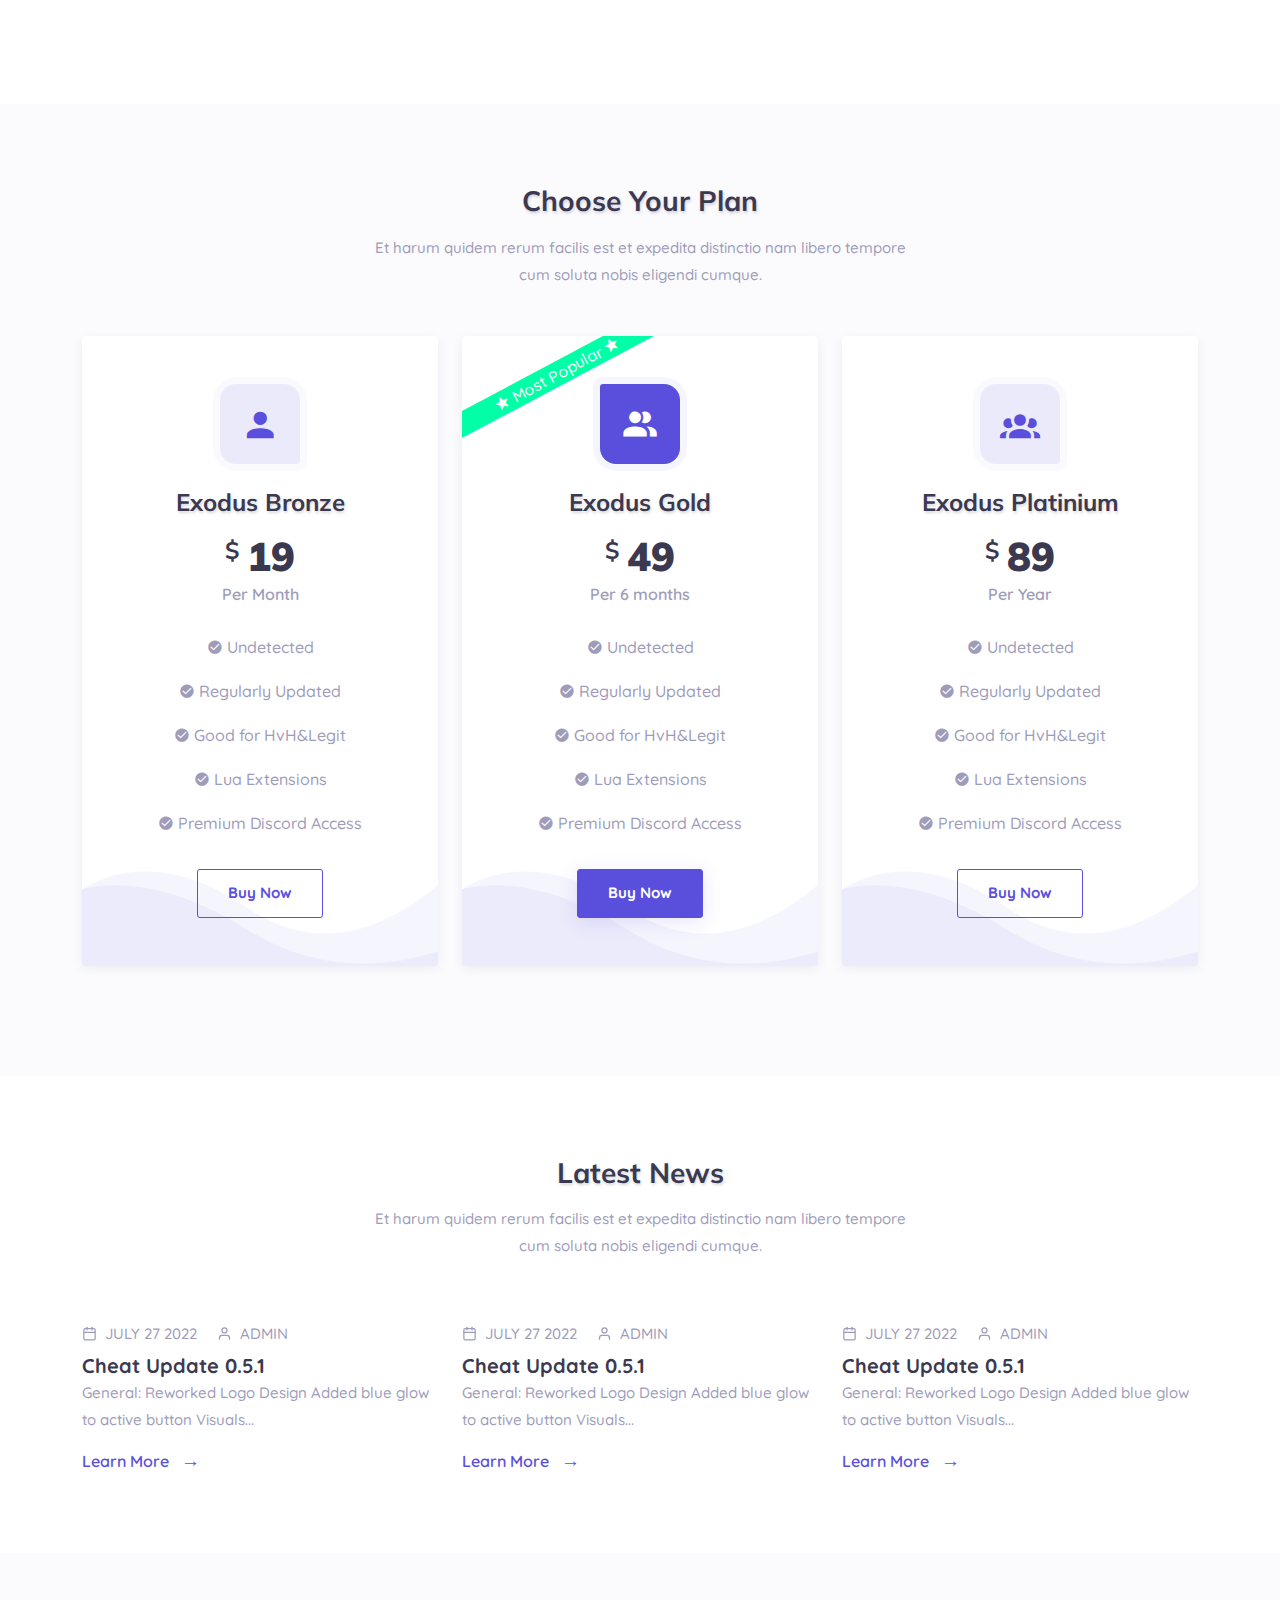
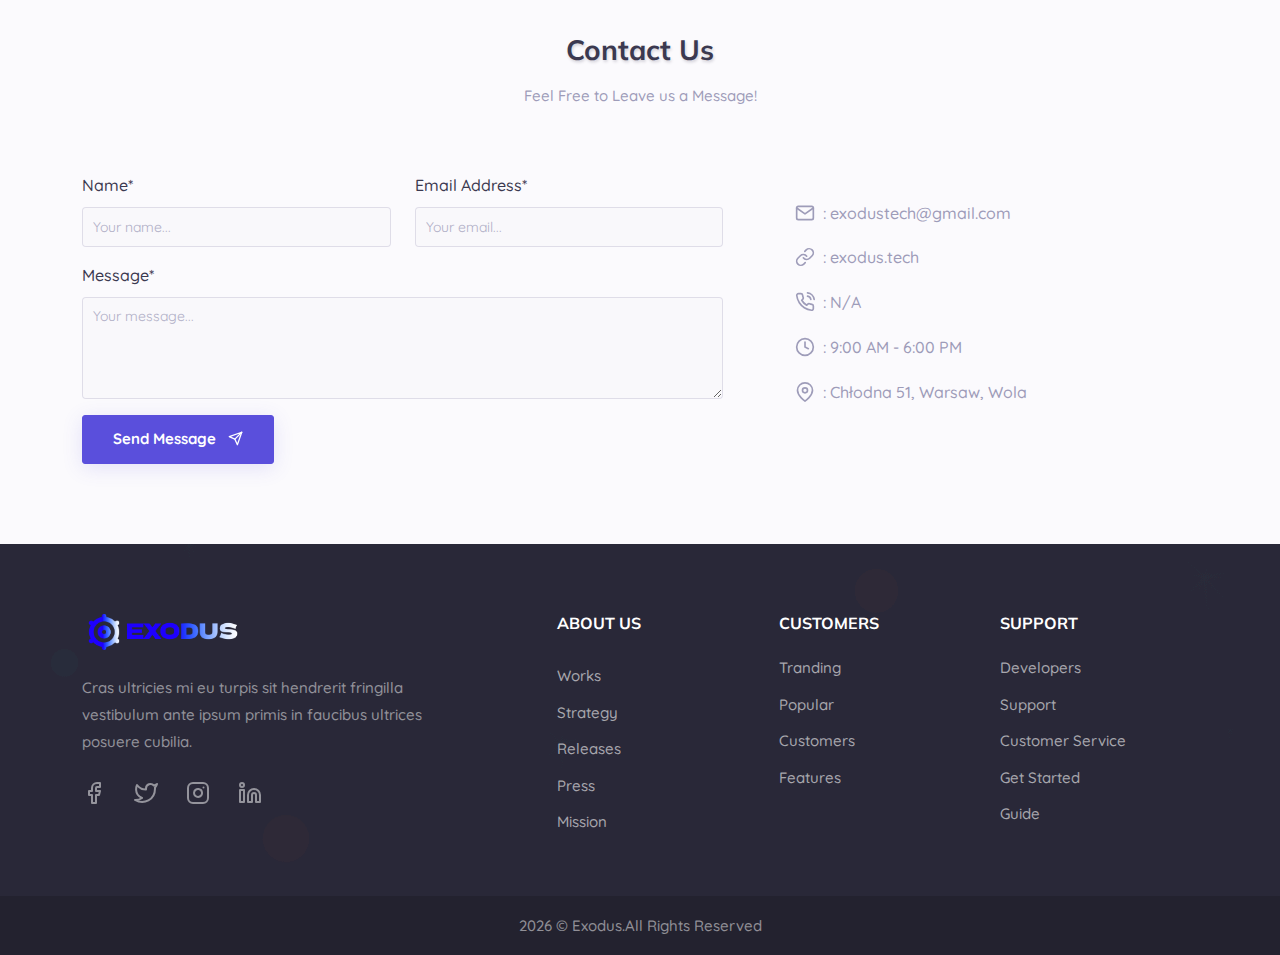
==== commit ed1384c2: "added payment in web" ====
--- a/index.html
+++ b/index.html
@@ -255,7 +255,7 @@
                             <li class="text-muted"><i class="mdi mdi-check-circle "></i> Lua Extensions</li>
                             <li class="text-muted"><i class="mdi mdi-check-circle "></i> Premium Discord Access</li>
                         </ul>
-                        <a href="#" class="btn btn-outline-primary pr-btn">Buy Now</a>
+                        <a data-shoppy-product="ZKdNBUW" class="btn btn-outline-primary pr-btn">Buy Now</a>
                         <div class="mt-4">
                             <div class="hero-bottom-img">
                                 <img src="images/pricing-bottom-bg.png" alt="" class="img-fluid d-block mx-auto">
@@ -280,7 +280,7 @@
                             <li class="text-muted"><i class="mdi mdi-check-circle "></i> Lua Extensions</li>
                             <li class="text-muted"><i class="mdi mdi-check-circle "></i> Premium Discord Access</li>
                         </ul>
-                        <a href="#" class="btn btn-primary pr-btn">Buy Now</a>
+                        <a data-shoppy-product="1MzIDal" class="btn btn-primary pr-btn">Buy Now</a>
                         <div class="mt-4">
                             <div class="hero-bottom-img">
                                 <img src="images/pricing-bottom-bg.png" alt="" class="img-fluid d-block mx-auto">
@@ -303,7 +303,7 @@
                             <li class="text-muted"><i class="mdi mdi-check-circle "></i> Lua Extensions</li>
                             <li class="text-muted"><i class="mdi mdi-check-circle "></i> Premium Discord Access</li>
                         </ul>
-                        <a href="#" class="btn btn-outline-primary pr-btn">Buy Now</a>
+                        <a data-shoppy-product="LkMN6TM" class="btn btn-outline-primary pr-btn">Buy Now</a>
                         <div class="mt-4">
                             <div class="hero-bottom-img">
                                 <img src="images/pricing-bottom-bg.png" alt="" class="img-fluid d-block mx-auto">
@@ -650,6 +650,7 @@
 
 
     <!-- javascript -->
+    <script src="https://shoppy.gg/api/embed.js"></script>
     <script src="js/bootstrap.bundle.min.js"></script>
     <script src="js/smooth-scroll.polyfills.min.js"></script>
     <script src="js/gumshoe.polyfills.min.js"></script>
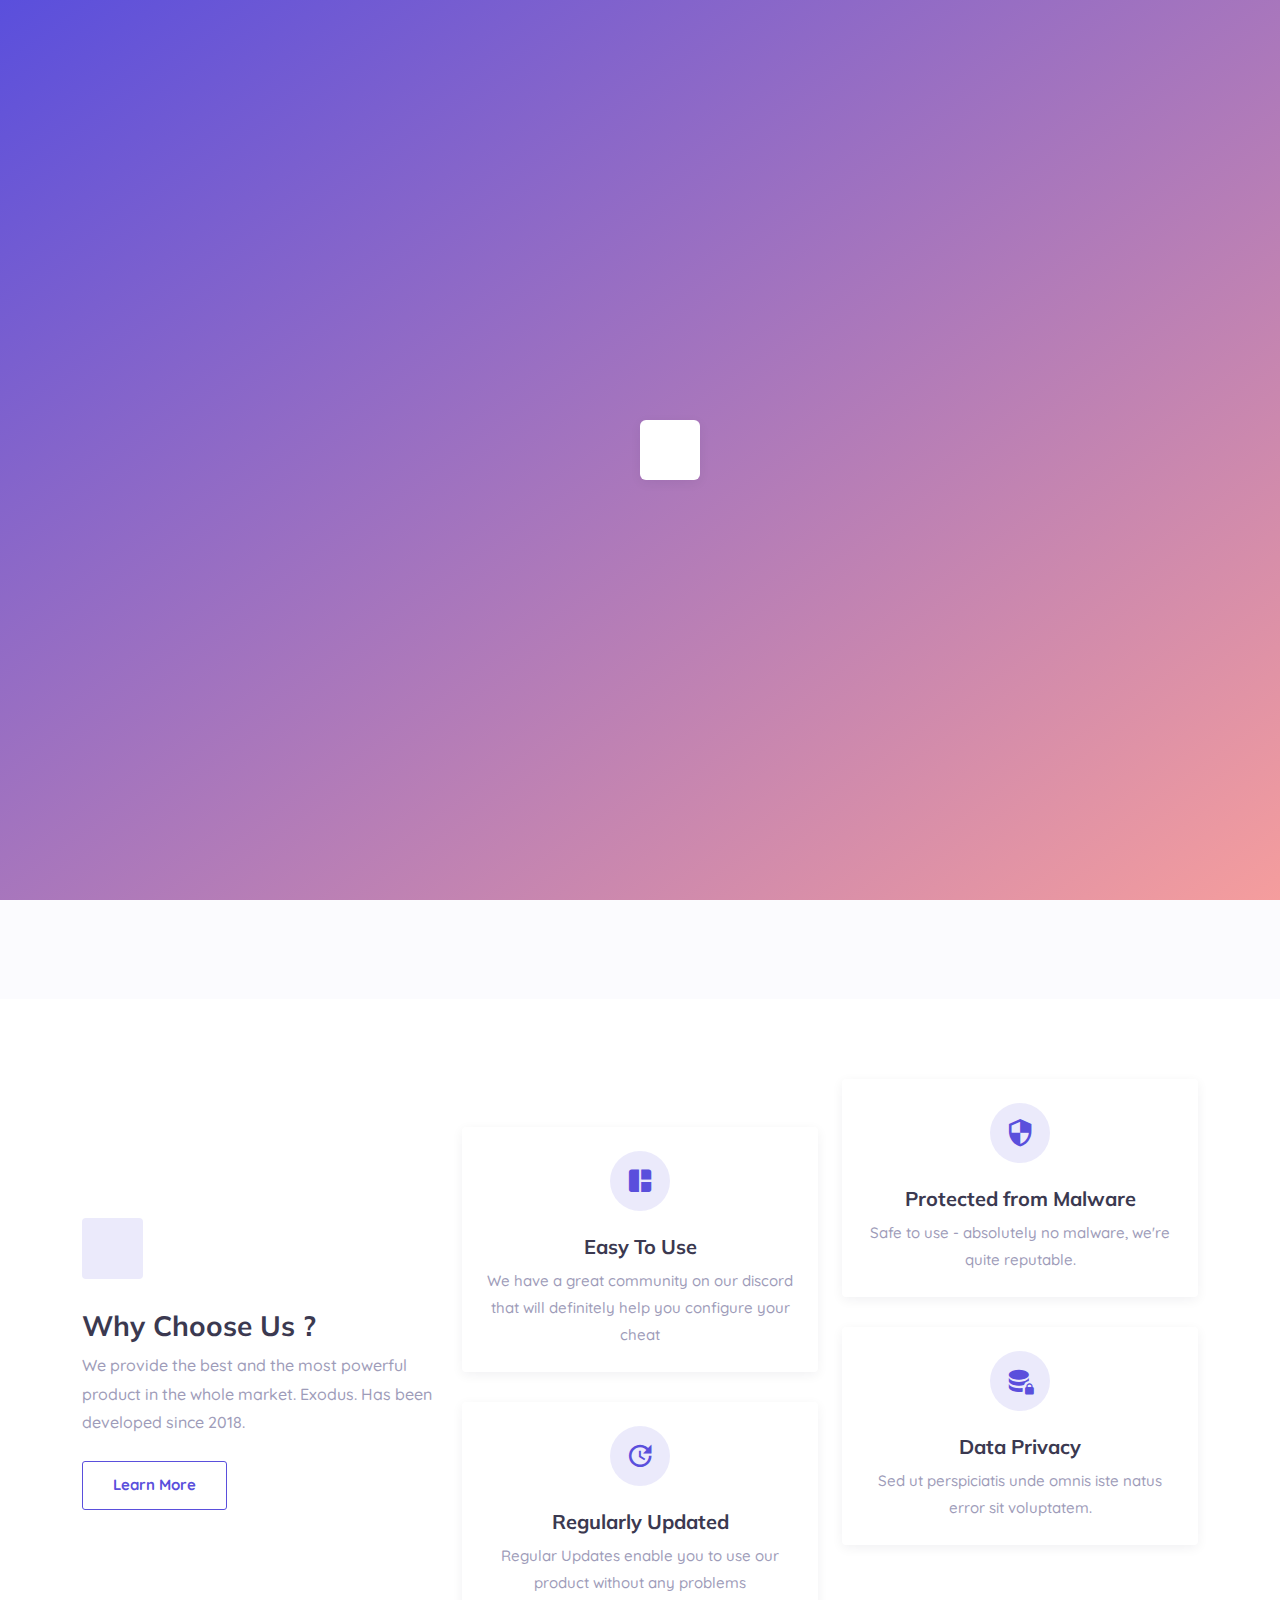
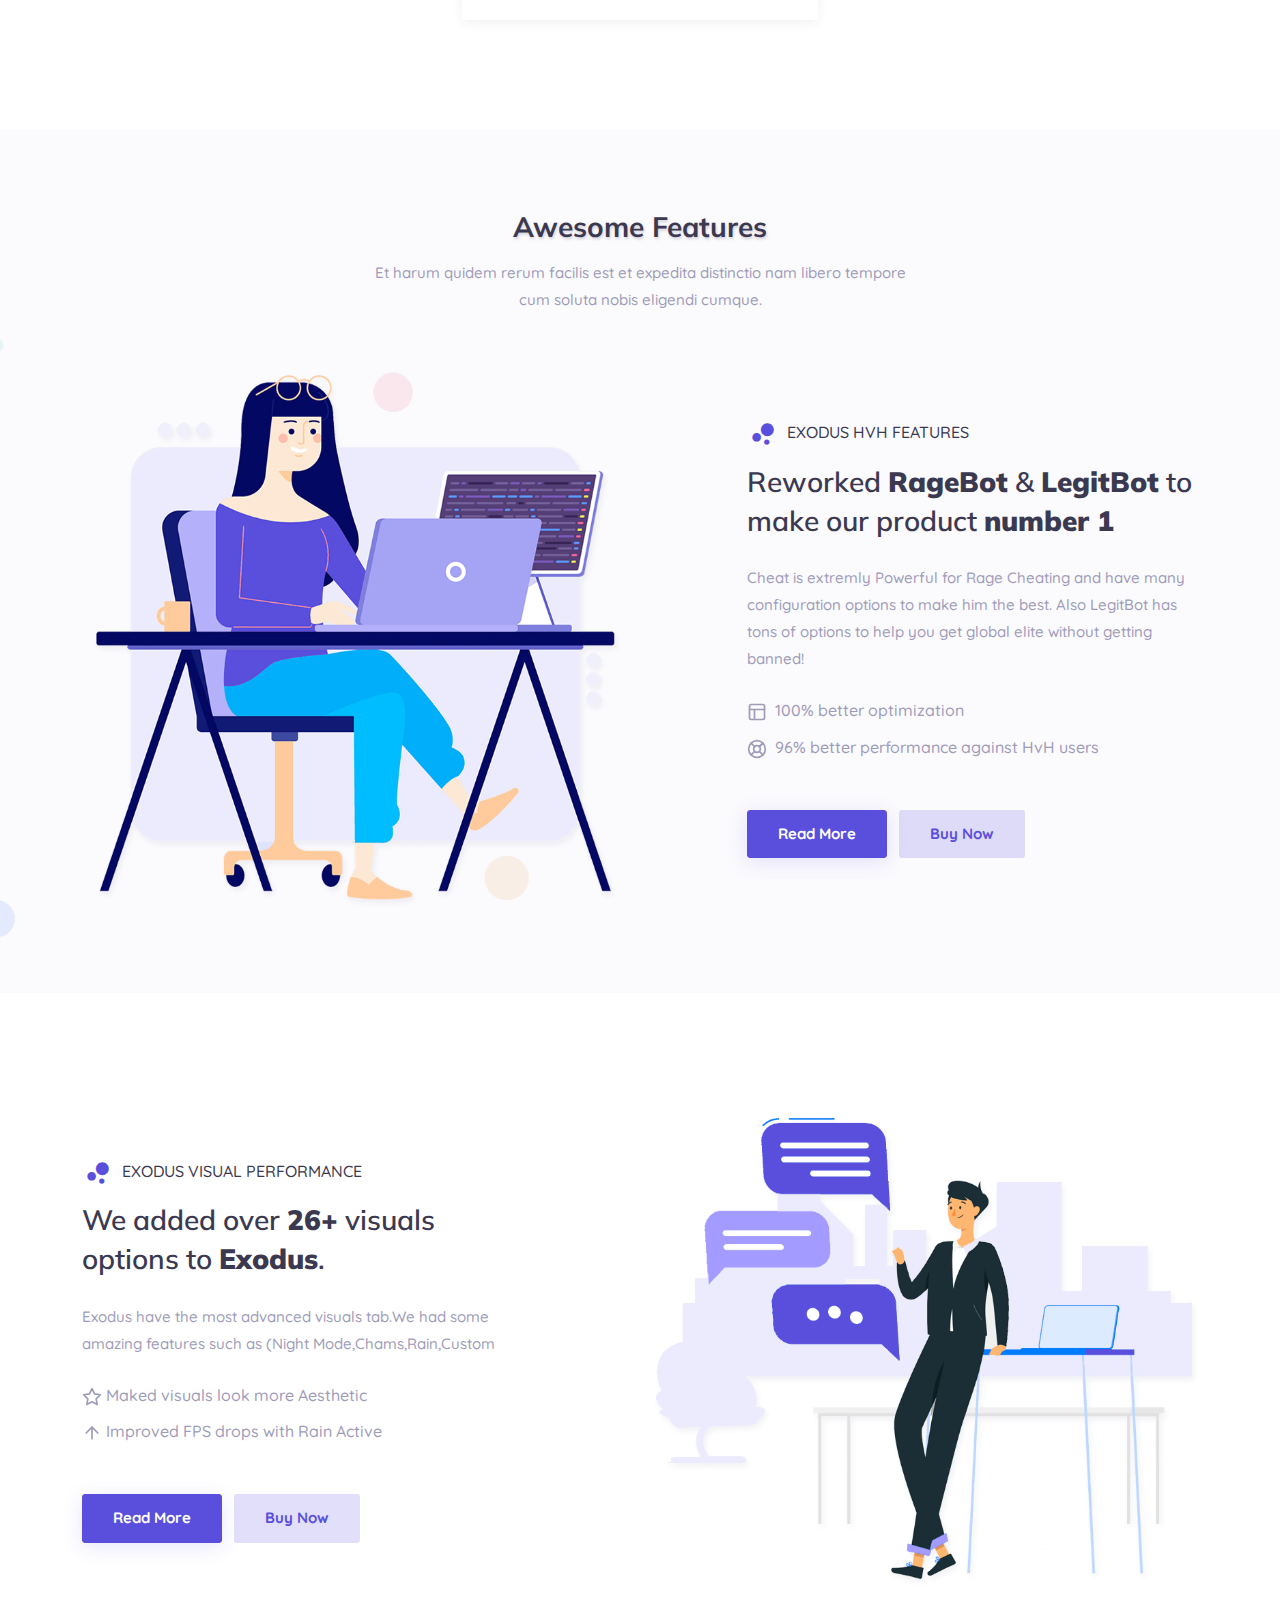
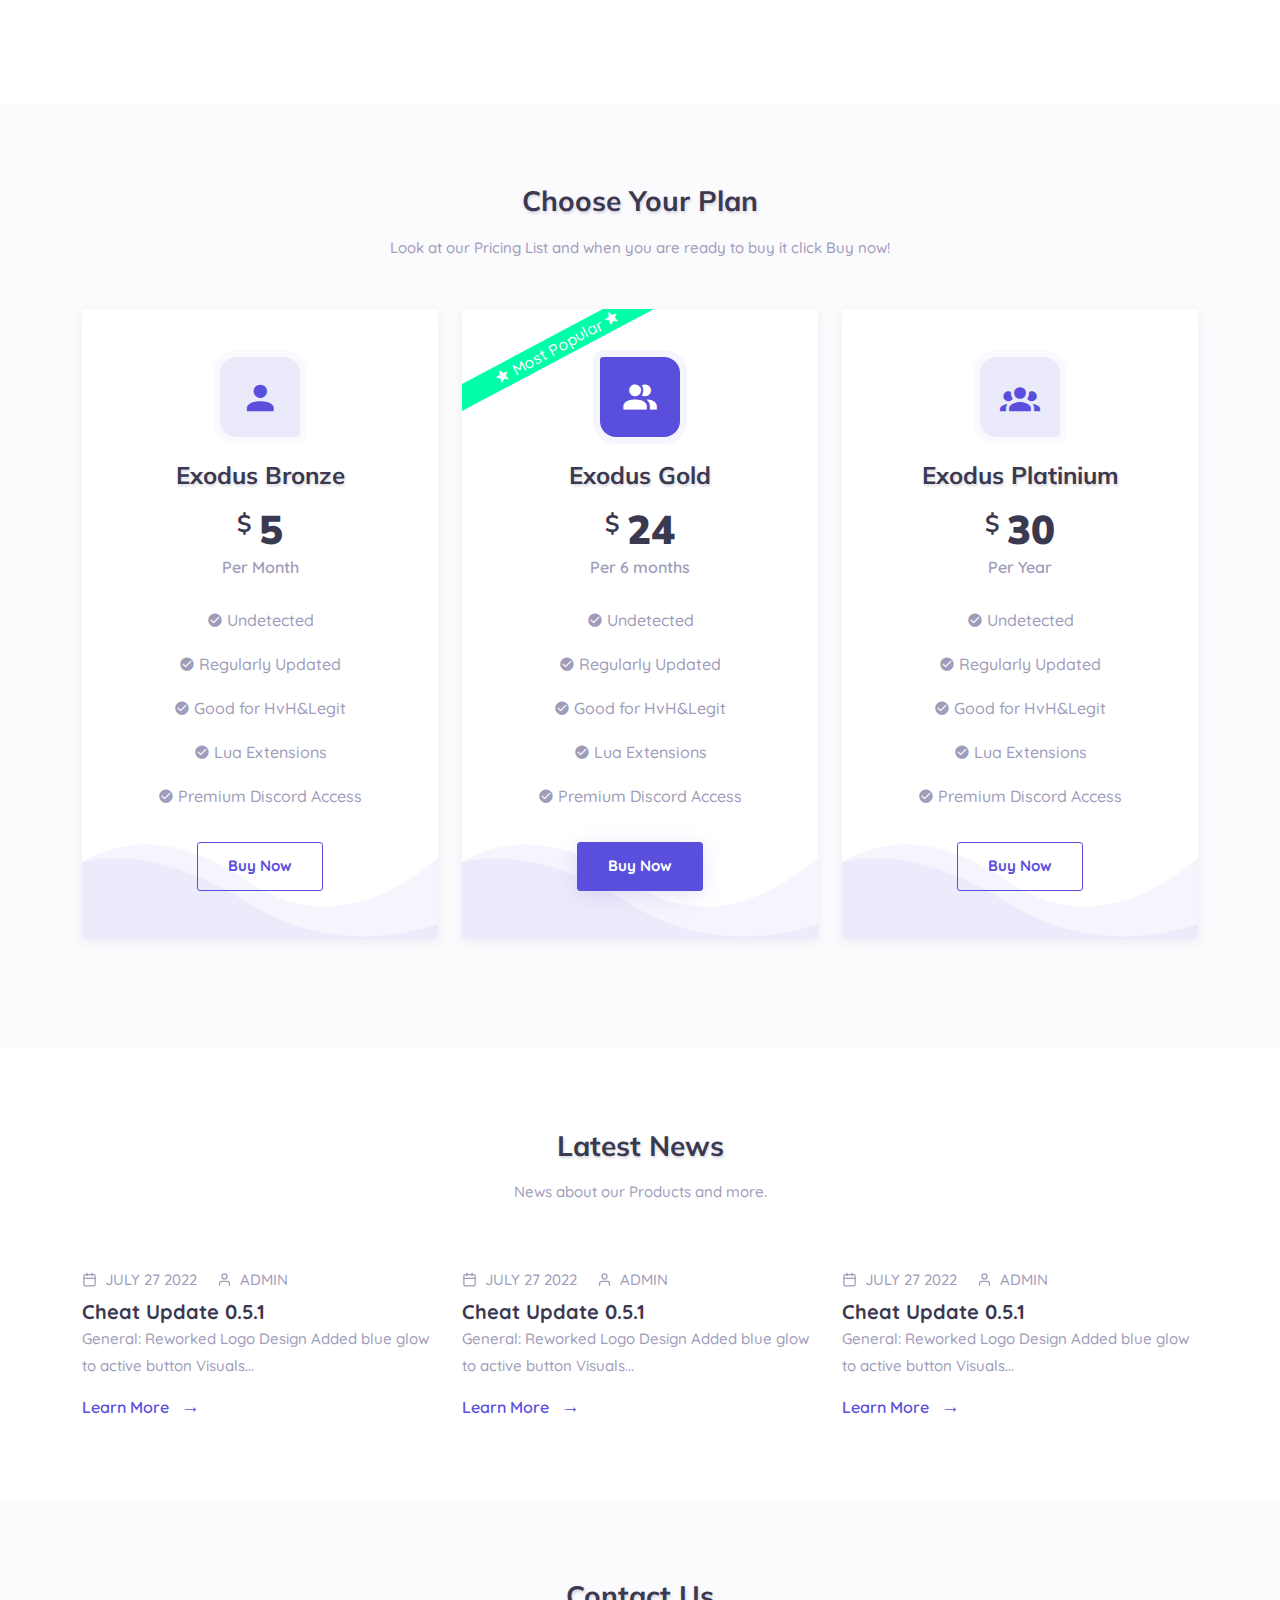
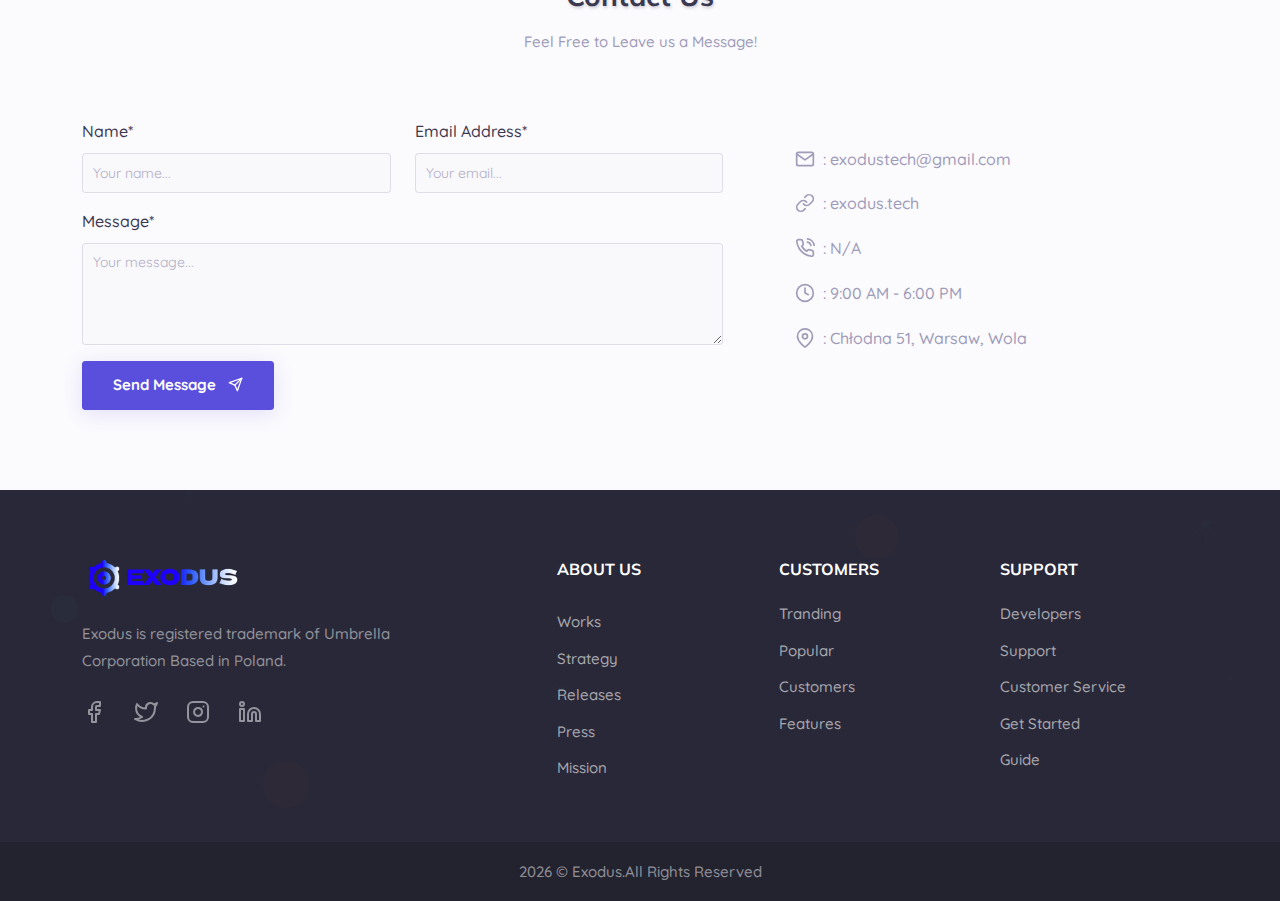
==== commit 767ac141: "new price" ====
--- a/index.html
+++ b/index.html
@@ -234,8 +234,7 @@
                 <div class="col-lg-6">
                     <div class="text-center mb-5">
                         <h3 class="title mb-3">Choose Your Plan</h3>
-                        <p class="text-muted font-size-15">Et harum quidem rerum facilis est et expedita distinctio nam
-                            libero tempore cum soluta nobis eligendi cumque.</p>
+                        <p class="text-muted font-size-15">Look at our Pricing List and when you are ready to buy it click Buy now!</p>
                     </div>
                 </div>
             </div>
@@ -246,7 +245,7 @@
                             <i class="mdi mdi-account h1"></i>
                         </div>
                         <h4 class="title mb-3">Exodus Bronze</h4>
-                        <h1 class="fw-bold mb-0"><b><sup class="h4 me-2 fw-bold">$</sup>19</b></h1>
+                        <h1 class="fw-bold mb-0"><b><sup class="h4 me-2 fw-bold">$</sup>5</b></h1>
                         <p class="text-muted font-weight-semibold">Per Month</p>
                         <ul class="list-unstyled pricing-item mb-4">
                             <li class="text-muted"><i class="mdi mdi-check-circle "></i> Undetected</li>
@@ -271,7 +270,7 @@
                         </div>
                         
                         <h4 class="title mb-3">Exodus Gold</h4>
-                        <h1 class="fw-bold mb-0"><b><sup class="h4 me-2 fw-bold">$</sup>49</b></h1>
+                        <h1 class="fw-bold mb-0"><b><sup class="h4 me-2 fw-bold">$</sup>24</b></h1>
                         <p class="text-muted font-weight-semibold">Per 6 months</p>
                         <ul class="list-unstyled pricing-item mb-4">
                             <li class="text-muted"><i class="mdi mdi-check-circle "></i> Undetected</li>
@@ -294,7 +293,7 @@
                             <i class="mdi mdi-account-group h1"></i>
                         </div>
                         <h4 class="title mb-3">Exodus Platinium</h4>
-                        <h1 class="fw-bold mb-0"><b><sup class="h4 me-2 fw-bold">$</sup>89</b></h1>
+                        <h1 class="fw-bold mb-0"><b><sup class="h4 me-2 fw-bold">$</sup>30</b></h1>
                         <p class="text-muted font-weight-semibold">Per Year</p>
                         <ul class="list-unstyled pricing-item mb-4">
                             <li class="text-muted"><i class="mdi mdi-check-circle "></i> Undetected</li>
@@ -323,8 +322,7 @@
                 <div class="col-lg-6">
                     <div class="text-center mb-5">
                         <h3 class="title mb-3">Latest News</h3>
-                        <p class="text-muted font-size-15">Et harum quidem rerum facilis est et expedita distinctio nam
-                            libero tempore cum soluta nobis eligendi cumque.</p>
+                        <p class="text-muted font-size-15">News about our Products and more.</p>
                     </div>
                 </div>
             </div>
@@ -469,8 +467,9 @@
                 <div class="col-lg-4">
                     <div class="mb-5">
                         <img src="images/logo-dark.png" alt="" class="" height="36">
-                        <p class="text-white-50 my-4 font-size-15">Cras ultricies mi eu turpis sit hendrerit fringilla
-                            vestibulum ante ipsum primis in faucibus ultrices posuere cubilia.</p>
+                        <p class="text-white-50 my-4 font-size-15">Exodus is registered trademark of Umbrella Corporation
+                            Based in Poland.
+                        </p>
                         <ul class="list-inline footer-social-icon-content">
                             <li class="list-inline-item me-4"><a href="#" class="footer-social-icon"><i class=""
                                         data-feather="facebook"></i></a></li>
--- a/css/style.min.css
+++ b/css/style.min.css
@@ -1,4 +1,4 @@
-@import url("https://fonts.googleapis.com/css2?family=Muli:ital,wght@0,300;0,600;0,700;0,800;1,400;1,500&family=Quicksand:wght@400;500;600;700&display=swap");a{text-decoration:none !important;outline:none}body{font-family:"Quicksand",sans-serif;color:#3b3950;background:#fff;font-weight:500}p{line-height:1.8}h1,h2,h3,h4,h5,h6{font-family:"Muli",sans-serif;font-weight:700}.row>*{position:relative}.nav-item .nav-link{display:inline-block;color:#3b3950;text-decoration:none;font-family:"Muli",sans-serif}.navbar-custom{padding:15px 0px;width:100%;border-radius:0px;z-index:999;margin-bottom:0px;transition:all 0.5s ease-in-out;background-color:transparent}.navbar-custom .logo .logo-dark{display:none}.navbar-custom .logo .ligo-light{display:inline-block}.navbar-custom .navbar-nav li a{line-height:26px;color:rgba(59,57,80,0.7);font-size:15px;font-weight:600;transition:all 0.3s;background-color:transparent !important;padding:6px 0;margin:0 20px}.navbar-custom .navbar-nav li:last-child a{margin-right:0px}.navbar-custom .navbar-nav li .nav-link{padding-right:0px;padding-left:0px}.navbar-custom .navbar-nav li.active a,.navbar-custom .navbar-nav li a:hover,.navbar-custom .navbar-nav li a:active{color:#5a4fdc !important}.navbar-custom .navbar-toggles{padding:0.25rem 0.75rem;font-size:18px;background:0 0;border:1px solid transparent;color:#fff;outline:0}.navbar-custom .logo .logo-dark{display:inline-block}.navbar-custom .logo .logo-light{display:none}.navbar-toggler{font-size:24px;margin-top:5px;margin-bottom:0px;color:#fff}.navbar-toggler:focus{box-shadow:none !important}.nav .open>a,.nav .open>a:focus,.nav .open>a:hover{background-color:transparent;border-color:#5a4fdc}.menu-toggle{padding:4.5px 10px !important}.menu-toggle span{line-height:27px}.navbar-light .navbar-nav li a{color:rgba(255,255,255,0.6) !important}.navbar-light .navbar-nav li.active a,.navbar-light .navbar-nav li a:hover,.navbar-light .navbar-nav li a:active{color:#fff !important}.navbar-light .logo .logo-dark{display:none}.navbar-light .logo .logo-light{display:inline-block}.navbar-light .nav-link:after{background:transparent}.navbar-light .navbar-toggler{border-color:transparent}.navbar-light .navbar-nav li.active a,.navbar-light .navbar-nav li a:hover,.navbar-light .navbar-nav li a:active{color:#fff !important}.nav-sticky.navbar-custom{margin-top:0px;background-color:#fff;box-shadow:0 0 10px 0 rgba(0,0,0,0.06);color:#000 !important}.nav-sticky.navbar-custom .navbar-toggles{padding:0.25rem 0.75rem;border:1px solid transparent;outline:0}.nav-sticky.navbar-custom .navbar-nav{margin-top:0px}.nav-sticky.navbar-custom .navbar-nav li a{color:#8c8aac !important}.nav-sticky.navbar-custom .navbar-nav li.active a,.nav-sticky.navbar-custom .navbar-nav li a:hover,.nav-sticky.navbar-custom .navbar-nav li a:active{color:#5a4fdc !important}.nav-sticky .logo .logo-dark{display:inline-block !important}.nav-sticky .logo .logo-light{display:none !important}.navbar-toggler:focus{outline:none}@media (min-width: 200px) and (max-width: 768px){.navbar-custom{margin-top:0px;background-color:#fff !important;box-shadow:0 3px 10px rgba(0,0,0,0.08);color:#fff !important}.navbar-custom .navbar-nav{margin-top:0px}.navbar-custom .navbar-nav li a{transition:all 0.4s;color:#9e9cb9 !important;margin:0px}.navbar-custom .navbar-nav li.active a{border-color:transparent}.navbar-custom .navbar-nav li.active a,.navbar-custom .navbar-nav li a:hover,.navbar-custom .navbar-nav li a:active{color:#5a4fdc !important}.navbar-custom>.container{width:90%}.navbar-custom .logo .logo-dark{display:inline-block !important}.navbar-custom .logo .logo-light{display:none !important}.navbar-custom.navbar-light .navbar-nav li.active a,.navbar-custom.navbar-light .navbar-nav li a:hover,.navbar-custom.navbar-light .navbar-nav li a:active{color:#3b3950 !important}.navbar-toggler{font-size:24px;margin-top:0px;margin-bottom:0px;color:#3b3950}.navbar-collapse{padding:0 20px}.navbar-light .nav-item .nav-link:after{background:#3b3950}}@media (min-width: 1200px){.container{max-width:1140px !important}}.btn{border-radius:3px;padding:12px 30px;font-size:15px !important;transition:all 0.5s;font-weight:700}.btn:focus{box-shadow:none !important}.btn:hover{transform:translateY(-2px);transition:all 0.5s}.btn.btn-lg{padding:10px 22px !important;font-size:18px !important}.btn.btn-sm{padding:8px 16px !important;font-size:14px !important}.btn.btn-primary{background-color:#5a4fdc !important;border:1px solid #5a4fdc !important;color:#fff;box-shadow:0 4px 20px rgba(90,79,220,0.15)}.btn.btn-primary:hover,.btn.btn-primary:focus,.btn.btn-primary.focus,.btn.btn-primary:active,.btn.btn-primary.active{background-color:#4e42d9 !important;border:1px solid #4e42d9 !important;box-shadow:0 3px 10px rgba(90,79,220,0.5);color:#fff !important}.btn.btn-outline-primary{border:1px solid #5a4fdc !important;color:#5a4fdc !important}.btn.btn-outline-primary:hover,.btn.btn-outline-primary:focus,.btn.btn-outline-primary.focus,.btn.btn-outline-primary:active,.btn.btn-outline-primary.active{background-color:#5a4fdc !important;border:1px solid #5a4fdc !important;box-shadow:0 3px 10px rgba(90,79,220,0.5);color:#fff !important}.btn.btn-soft-primary{background-color:rgba(90,79,220,0.18) !important;color:#5a4fdc !important}.btn.btn-secondary{background-color:#6c757d !important;border:1px solid #6c757d !important;color:#fff;box-shadow:0 4px 20px rgba(108,117,125,0.15)}.btn.btn-secondary:hover,.btn.btn-secondary:focus,.btn.btn-secondary.focus,.btn.btn-secondary:active,.btn.btn-secondary.active{background-color:#656d75 !important;border:1px solid #656d75 !important;box-shadow:0 3px 10px rgba(108,117,125,0.5);color:#fff !important}.btn.btn-outline-secondary{border:1px solid #6c757d !important;color:#6c757d !important}.btn.btn-outline-secondary:hover,.btn.btn-outline-secondary:focus,.btn.btn-outline-secondary.focus,.btn.btn-outline-secondary:active,.btn.btn-outline-secondary.active{background-color:#6c757d !important;border:1px solid #6c757d !important;box-shadow:0 3px 10px rgba(108,117,125,0.5);color:#fff !important}.btn.btn-soft-secondary{background-color:rgba(108,117,125,0.18) !important;color:#6c757d !important}.btn.btn-success{background-color:#14cf9f !important;border:1px solid #14cf9f !important;color:#fff;box-shadow:0 4px 20px rgba(20,207,159,0.15)}.btn.btn-success:hover,.btn.btn-success:focus,.btn.btn-success.focus,.btn.btn-success:active,.btn.btn-success.active{background-color:#13c194 !important;border:1px solid #13c194 !important;box-shadow:0 3px 10px rgba(20,207,159,0.5);color:#fff !important}.btn.btn-outline-success{border:1px solid #14cf9f !important;color:#14cf9f !important}.btn.btn-outline-success:hover,.btn.btn-outline-success:focus,.btn.btn-outline-success.focus,.btn.btn-outline-success:active,.btn.btn-outline-success.active{background-color:#14cf9f !important;border:1px solid #14cf9f !important;box-shadow:0 3px 10px rgba(20,207,159,0.5);color:#fff !important}.btn.btn-soft-success{background-color:rgba(20,207,159,0.18) !important;color:#14cf9f !important}.btn.btn-info{background-color:#4fccdc !important;border:1px solid #4fccdc !important;color:#fff;box-shadow:0 4px 20px rgba(79,204,220,0.15)}.btn.btn-info:hover,.btn.btn-info:focus,.btn.btn-info.focus,.btn.btn-info:active,.btn.btn-info.active{background-color:#42c8d9 !important;border:1px solid #42c8d9 !important;box-shadow:0 3px 10px rgba(79,204,220,0.5);color:#fff !important}.btn.btn-outline-info{border:1px solid #4fccdc !important;color:#4fccdc !important}.btn.btn-outline-info:hover,.btn.btn-outline-info:focus,.btn.btn-outline-info.focus,.btn.btn-outline-info:active,.btn.btn-outline-info.active{background-color:#4fccdc !important;border:1px solid #4fccdc !important;box-shadow:0 3px 10px rgba(79,204,220,0.5);color:#fff !important}.btn.btn-soft-info{background-color:rgba(79,204,220,0.18) !important;color:#4fccdc !important}.btn.btn-warning{background-color:#ffbb13 !important;border:1px solid #ffbb13 !important;color:#fff;box-shadow:0 4px 20px rgba(255,187,19,0.15)}.btn.btn-warning:hover,.btn.btn-warning:focus,.btn.btn-warning.focus,.btn.btn-warning:active,.btn.btn-warning.active{background-color:#ffb704 !important;border:1px solid #ffb704 !important;box-shadow:0 3px 10px rgba(255,187,19,0.5);color:#fff !important}.btn.btn-outline-warning{border:1px solid #ffbb13 !important;color:#ffbb13 !important}.btn.btn-outline-warning:hover,.btn.btn-outline-warning:focus,.btn.btn-outline-warning.focus,.btn.btn-outline-warning:active,.btn.btn-outline-warning.active{background-color:#ffbb13 !important;border:1px solid #ffbb13 !important;box-shadow:0 3px 10px rgba(255,187,19,0.5);color:#fff !important}.btn.btn-soft-warning{background-color:rgba(255,187,19,0.18) !important;color:#ffbb13 !important}.btn.btn-danger{background-color:#f43958 !important;border:1px solid #f43958 !important;color:#fff;box-shadow:0 4px 20px rgba(244,57,88,0.15)}.btn.btn-danger:hover,.btn.btn-danger:focus,.btn.btn-danger.focus,.btn.btn-danger:active,.btn.btn-danger.active{background-color:#f32b4c !important;border:1px solid #f32b4c !important;box-shadow:0 3px 10px rgba(244,57,88,0.5);color:#fff !important}.btn.btn-outline-danger{border:1px solid #f43958 !important;color:#f43958 !important}.btn.btn-outline-danger:hover,.btn.btn-outline-danger:focus,.btn.btn-outline-danger.focus,.btn.btn-outline-danger:active,.btn.btn-outline-danger.active{background-color:#f43958 !important;border:1px solid #f43958 !important;box-shadow:0 3px 10px rgba(244,57,88,0.5);color:#fff !important}.btn.btn-soft-danger{background-color:rgba(244,57,88,0.18) !important;color:#f43958 !important}.btn.btn-dark{background-color:#3b3950 !important;border:1px solid #3b3950 !important;color:#fff;box-shadow:0 4px 20px rgba(59,57,80,0.15)}.btn.btn-dark:hover,.btn.btn-dark:focus,.btn.btn-dark.focus,.btn.btn-dark:active,.btn.btn-dark.active{background-color:#343347 !important;border:1px solid #343347 !important;box-shadow:0 3px 10px rgba(59,57,80,0.5);color:#fff !important}.btn.btn-outline-dark{border:1px solid #3b3950 !important;color:#3b3950 !important}.btn.btn-outline-dark:hover,.btn.btn-outline-dark:focus,.btn.btn-outline-dark.focus,.btn.btn-outline-dark:active,.btn.btn-outline-dark.active{background-color:#3b3950 !important;border:1px solid #3b3950 !important;box-shadow:0 3px 10px rgba(59,57,80,0.5);color:#fff !important}.btn.btn-soft-dark{background-color:rgba(59,57,80,0.18) !important;color:#3b3950 !important}.btn.btn-muted{background-color:#9e9cb9 !important;border:1px solid #9e9cb9 !important;color:#fff;box-shadow:0 4px 20px rgba(158,156,185,0.15)}.btn.btn-muted:hover,.btn.btn-muted:focus,.btn.btn-muted.focus,.btn.btn-muted:active,.btn.btn-muted.active{background-color:#9593b3 !important;border:1px solid #9593b3 !important;box-shadow:0 3px 10px rgba(158,156,185,0.5);color:#fff !important}.btn.btn-outline-muted{border:1px solid #9e9cb9 !important;color:#9e9cb9 !important}.btn.btn-outline-muted:hover,.btn.btn-outline-muted:focus,.btn.btn-outline-muted.focus,.btn.btn-outline-muted:active,.btn.btn-outline-muted.active{background-color:#9e9cb9 !important;border:1px solid #9e9cb9 !important;box-shadow:0 3px 10px rgba(158,156,185,0.5);color:#fff !important}.btn.btn-soft-muted{background-color:rgba(158,156,185,0.18) !important;color:#9e9cb9 !important}.btn.btn-light{background-color:#fbfafd !important;border:1px solid #fbfafd !important;color:#fff;box-shadow:0 4px 20px rgba(251,250,253,0.15)}.btn.btn-light:hover,.btn.btn-light:focus,.btn.btn-light.focus,.btn.btn-light:active,.btn.btn-light.active{background-color:#f2eff9 !important;border:1px solid #f2eff9 !important;box-shadow:0 3px 10px rgba(251,250,253,0.5);color:#fff !important}.btn.btn-outline-light{border:1px solid #fbfafd !important;color:#fbfafd !important}.btn.btn-outline-light:hover,.btn.btn-outline-light:focus,.btn.btn-outline-light.focus,.btn.btn-outline-light:active,.btn.btn-outline-light.active{background-color:#fbfafd !important;border:1px solid #fbfafd !important;box-shadow:0 3px 10px rgba(251,250,253,0.5);color:#fff !important}.btn.btn-soft-light{background-color:rgba(251,250,253,0.18) !important;color:#fbfafd !important}.btn.btn-body-bg{background-color:#fff !important;border:1px solid #fff !important;color:#fff;box-shadow:0 4px 20px rgba(255,255,255,0.15)}.btn.btn-body-bg:hover,.btn.btn-body-bg:focus,.btn.btn-body-bg.focus,.btn.btn-body-bg:active,.btn.btn-body-bg.active{background-color:#f7f7f7 !important;border:1px solid #f7f7f7 !important;box-shadow:0 3px 10px rgba(255,255,255,0.5);color:#fff !important}.btn.btn-outline-body-bg{border:1px solid #fff !important;color:#fff !important}.btn.btn-outline-body-bg:hover,.btn.btn-outline-body-bg:focus,.btn.btn-outline-body-bg.focus,.btn.btn-outline-body-bg:active,.btn.btn-outline-body-bg.active{background-color:#fff !important;border:1px solid #fff !important;box-shadow:0 3px 10px rgba(255,255,255,0.5);color:#fff !important}.btn.btn-soft-body-bg{background-color:rgba(255,255,255,0.18) !important;color:#fff !important}.btn.btn-black{background-color:#000 !important;border:1px solid #000 !important;color:#fff;box-shadow:0 4px 20px rgba(0,0,0,0.15)}.btn.btn-black:hover,.btn.btn-black:focus,.btn.btn-black.focus,.btn.btn-black:active,.btn.btn-black.active{background-color:#000 !important;border:1px solid #000 !important;box-shadow:0 3px 10px rgba(0,0,0,0.5);color:#fff !important}.btn.btn-outline-black{border:1px solid #000 !important;color:#000 !important}.btn.btn-outline-black:hover,.btn.btn-outline-black:focus,.btn.btn-outline-black.focus,.btn.btn-outline-black:active,.btn.btn-outline-black.active{background-color:#000 !important;border:1px solid #000 !important;box-shadow:0 3px 10px rgba(0,0,0,0.5);color:#fff !important}.btn.btn-soft-black{background-color:rgba(0,0,0,0.18) !important;color:#000 !important}.btn.btn-white{background-color:#fff !important;border:1px solid #fff !important;color:#fff;box-shadow:0 4px 20px rgba(255,255,255,0.15)}.btn.btn-white:hover,.btn.btn-white:focus,.btn.btn-white.focus,.btn.btn-white:active,.btn.btn-white.active{background-color:#f7f7f7 !important;border:1px solid #f7f7f7 !important;box-shadow:0 3px 10px rgba(255,255,255,0.5);color:#fff !important}.btn.btn-outline-white{border:1px solid #fff !important;color:#fff !important}.btn.btn-outline-white:hover,.btn.btn-outline-white:focus,.btn.btn-outline-white.focus,.btn.btn-outline-white:active,.btn.btn-outline-white.active{background-color:#fff !important;border:1px solid #fff !important;box-shadow:0 3px 10px rgba(255,255,255,0.5);color:#fff !important}.btn.btn-soft-white{background-color:rgba(255,255,255,0.18) !important;color:#fff !important}.btn.btn-light{background-color:#fbfafd;border:1px solid #fbfafd;color:#3b3950 !important}.btn.btn-light:hover,.btn.btn-light:focus,.btn.btn-light.focus,.btn.btn-light:active,.btn.btn-light.active{background-color:#fff;border:1px solid #fff;box-shadow:0 0 0 2px rgba(251,250,253,0.08);color:#3b3950 !important}.btn.btn-outline-light{border:1px solid #fbfafd;color:#fbfafd !important}.btn.btn-outline-light:hover,.btn.btn-outline-light:focus,.btn.btn-outline-light.focus,.btn.btn-outline-light:active,.btn.btn-outline-light.active{background-color:#fbfafd;border:1px solid #fbfafd;color:#3b3950 !important}.badge{padding:7px 18px;font-size:14px;box-shadow:0 2px 1px rgba(90,79,220,0.3)}.badge.badge-soft-primary{background:rgba(90,79,220,0.12);color:#5a4fdc}.badge.badge-soft-secondary{background:rgba(108,117,125,0.12);color:#6c757d}.badge.badge-soft-success{background:rgba(20,207,159,0.12);color:#14cf9f}.badge.badge-soft-info{background:rgba(79,204,220,0.12);color:#4fccdc}.badge.badge-soft-warning{background:rgba(255,187,19,0.12);color:#ffbb13}.badge.badge-soft-danger{background:rgba(244,57,88,0.12);color:#f43958}.badge.badge-soft-dark{background:rgba(59,57,80,0.12);color:#3b3950}.badge.badge-soft-muted{background:rgba(158,156,185,0.12);color:#9e9cb9}.badge.badge-soft-light{background:rgba(251,250,253,0.12);color:#fbfafd}.badge.badge-soft-body-bg{background:rgba(255,255,255,0.12);color:#fff}.badge.badge-soft-black{background:rgba(0,0,0,0.12);color:#000}.badge.badge-soft-white{background:rgba(255,255,255,0.12);color:#fff}.text-primary{color:#5a4fdc !important}.bg-primary{background-color:#5a4fdc !important}.bg-soft-primary{background-color:rgba(90,79,220,0.12)}.text-secondary{color:#6c757d !important}.bg-secondary{background-color:#6c757d !important}.bg-soft-secondary{background-color:rgba(108,117,125,0.12)}.text-success{color:#14cf9f !important}.bg-success{background-color:#14cf9f !important}.bg-soft-success{background-color:rgba(20,207,159,0.12)}.text-info{color:#4fccdc !important}.bg-info{background-color:#4fccdc !important}.bg-soft-info{background-color:rgba(79,204,220,0.12)}.text-warning{color:#ffbb13 !important}.bg-warning{background-color:#ffbb13 !important}.bg-soft-warning{background-color:rgba(255,187,19,0.12)}.text-danger{color:#f43958 !important}.bg-danger{background-color:#f43958 !important}.bg-soft-danger{background-color:rgba(244,57,88,0.12)}.text-dark{color:#3b3950 !important}.bg-dark{background-color:#3b3950 !important}.bg-soft-dark{background-color:rgba(59,57,80,0.12)}.text-muted{color:#9e9cb9 !important}.bg-muted{background-color:#9e9cb9 !important}.bg-soft-muted{background-color:rgba(158,156,185,0.12)}.text-light{color:#fbfafd !important}.bg-light{background-color:#fbfafd !important}.bg-soft-light{background-color:rgba(251,250,253,0.12)}.text-body-bg{color:#fff !important}.bg-body-bg{background-color:#fff !important}.bg-soft-body-bg{background-color:rgba(255,255,255,0.12)}.text-black{color:#000 !important}.bg-black{background-color:#000 !important}.bg-soft-black{background-color:rgba(0,0,0,0.12)}.text-white{color:#fff !important}.bg-white{background-color:#fff !important}.bg-soft-white{background-color:rgba(255,255,255,0.12)}.text-shadow{text-shadow:3px 3px 6px rgba(14,10,65,0.25)}.text-white-70{color:rgba(255,255,255,0.7)}.font-weight-medium{font-weight:500}.font-weight-semibold{font-weight:600}.section{padding-top:80px;padding-bottom:80px;position:relative}.bg-overlay{background-color:#000;opacity:0.85;position:absolute;top:0;left:0;height:100%;width:100%}.bg-gradient-primary{background:linear-gradient(to top, #4fccdc 0%, #5a4fdc 100%)}.line-height-1_6{line-height:1.6}.line-height-1_4{line-height:1.4}.font-size-12{font-size:12px}.font-size-13{font-size:13px}.font-size-14{font-size:14px}.font-size-15{font-size:15px}.font-size-16{font-size:16px}.font-size-17{font-size:17px}.font-size-18{font-size:18px}.font-size-19{font-size:19px}.font-size-20{font-size:20px}.font-size-24{font-size:24px}.title{text-shadow:1px 2px 3px rgba(59,57,80,0.2)}.hero-bottom-img{position:absolute;bottom:0;right:0;left:0}.right-icon{line-height:0;font-size:19px}.icon-size-15{height:15px;width:15px}.icon-size-15 svg{height:15px !important;width:15px !important}.icon-sm{height:18px;width:18px}.icon-sm svg{height:18px !important;width:18px !important}.icon-xs{height:20px;width:20px}.icon-xs svg{height:20px !important;width:20px !important}.icon-md{height:25px;width:25px}.icon-md svg{height:25px !important;width:25px !important}.icon-lg{height:30px;width:30px}.icon-lg svg{height:30px !important;width:30px !important}.icon-xl{height:35px;width:35px}.icon-xl svg{height:35px !important;width:35px !important}.icon-xxl{height:45px;width:45px}.icon-xxl svg{height:45px !important;width:45px !important}.icon-xxxl{height:60px;width:60px}.icon-xxxl svg{height:60px !important;width:60px !important}.uim-icon-primary .uim-svg{fill:#5a4fdc !important}.icon-fill-primary{fill:rgba(90,79,220,0.15)}.uim-icon-secondary .uim-svg{fill:#6c757d !important}.icon-fill-secondary{fill:rgba(108,117,125,0.15)}.uim-icon-success .uim-svg{fill:#14cf9f !important}.icon-fill-success{fill:rgba(20,207,159,0.15)}.uim-icon-info .uim-svg{fill:#4fccdc !important}.icon-fill-info{fill:rgba(79,204,220,0.15)}.uim-icon-warning .uim-svg{fill:#ffbb13 !important}.icon-fill-warning{fill:rgba(255,187,19,0.15)}.uim-icon-danger .uim-svg{fill:#f43958 !important}.icon-fill-danger{fill:rgba(244,57,88,0.15)}.uim-icon-dark .uim-svg{fill:#3b3950 !important}.icon-fill-dark{fill:rgba(59,57,80,0.15)}.uim-icon-muted .uim-svg{fill:#9e9cb9 !important}.icon-fill-muted{fill:rgba(158,156,185,0.15)}.uim-icon-light .uim-svg{fill:#fbfafd !important}.icon-fill-light{fill:rgba(251,250,253,0.15)}.uim-icon-body-bg .uim-svg{fill:#fff !important}.icon-fill-body-bg{fill:rgba(255,255,255,0.15)}.uim-icon-black .uim-svg{fill:#000 !important}.icon-fill-black{fill:rgba(0,0,0,0.15)}.uim-icon-white .uim-svg{fill:#fff !important}.icon-fill-white{fill:rgba(255,255,255,0.15)}.sw_1-5{stroke-width:1.5px}.sw_3{stroke-width:3px}.icon{position:relative;top:-2px}#preloader{position:fixed;top:0;left:0;right:0;bottom:0;background:linear-gradient(to top left, #f59d9d 0%, #5a4fdc 100%);z-index:9999999}#preloader #status{position:absolute;left:50%;top:50%;transform:translateY(-50%)}.spinner{width:60px;height:60px;background-color:#fff;border-radius:6px;box-shadow:0 3px 12px rgba(6,11,47,0.06);margin:100px auto;animation:sk-rotateplane 1.2s infinite ease-in-out}@keyframes sk-rotateplane{0%{transform:perspective(120px) rotateX(0deg) rotateY(0deg)}50%{transform:perspective(120px) rotateX(-180.1deg) rotateY(0deg)}100%{transform:perspective(120px) rotateX(-180deg) rotateY(-179.9deg)}}.hero-1-bg{padding:130px 0 110px;background:rgba(90,79,220,0.025);background-position:center center;background-size:cover;background-repeat:no-repeat;width:100%}.hero-1-bg .hero-1-title{font-size:52px}.hero-1-bg .subscribe-form form{position:relative;max-width:600px;margin:0px auto}.hero-1-bg .subscribe-form input{padding:17px 20px;width:100%;border:none;outline:none !important;padding-right:160px;padding-left:20px;background-color:#f0f2fa;border-radius:4px}.hero-1-bg .subscribe-form button{position:absolute;top:5px;right:5px}.hero-1-bg .subscribe-form ::placeholder{font-size:16px;color:#868e96}.hero-2-bg{padding:260px 0 280px;background-position:center center;background-size:cover;background-repeat:no-repeat;width:100%}.hero-2-bg .hero-2-title{font-size:48px}.hero-3-bg{padding:80px 0 0px;background-color:#f8f9fa;border-bottom:1px solid #f5f6f8}.hero-3-bg .hero-3-title{font-size:44px}.hero-3-bg .play-icon-circle{border:2px solid #3b3950;height:46px;font-size:24px;width:46px;color:#3b3950;line-height:43px;text-align:center;border-radius:50%;display:inline-block;transition:all 0.5s}.hero-3-bg .play-icon-circle:hover{background-color:#5a4fdc;border-color:#5a4fdc;box-shadow:0 0px 0px 6px rgba(90,79,220,0.12);color:#fff !important}.home-modal{border:0;background-color:transparent}.home-modal .btn-close{width:24px;height:24px;background-color:rgba(255,255,255,0.5);border-radius:6px;position:relative;top:60px;z-index:3;right:3px}.home-modal .btn-close:hover,.home-modal .btn-close:focus{opacity:0.5}.home-modal video:focus{outline:none}.video-box{width:100%}.hero-4-bg{padding:210px 0 170px}.hero-4-bg .hero-4-title{font-size:48px}.hero-4-bg .hero-4-title .text-bottom-border{position:relative;z-index:2;padding:0 10px}.hero-4-bg .hero-4-title .text-bottom-border:after{content:"";background:rgba(90,79,220,0.2);position:absolute;left:0;right:0;bottom:0;height:10%;width:100%;z-index:-1;transition:all 0.3s}.hero-4-bg .hero-4-title .text-bottom-border:hover:after{background:rgba(90,79,220,0.1);height:100%}.hero-4-bg .hero-4-registration-form{box-shadow:0 4px 16px rgba(0,0,0,0.065);padding:40px}.hero-4-bg .hero-4-registration-form .registration-form label{margin-bottom:8px}.hero-4-bg .hero-4-registration-form .registration-form .form-control{border-color:#eae4f4}.hero-4-bg .hero-4-registration-form .registration-form .form-control:focus{box-shadow:none;border-color:#9a93ea}.hero-4-bg .hero-4-registration-form .form-border{border:1px solid #ece8f6}.hero-5-bg{background-position:center center;background-size:cover;background-repeat:no-repeat;width:100%}.hero-5-bg .hero-5-title{font-size:48px}.hero-5-bg .bg-overlay{opacity:0.60}.hero-5-bg .bg-hero-overlay{background-image:url("../images/hero-5-overlay.png");background-position:center center;background-size:cover;background-repeat:no-repeat;width:100%;opacity:1;position:absolute;top:0;left:0;height:100%;width:100%}.hero-6-bg{padding:250px 0 230px 0px;background-position:center center;background-size:cover;background-repeat:no-repeat;width:100%}.hero-6-bg .hero-6-title{font-size:44px}.hero-6-bg .Subcribe-form form{position:relative;margin:0px auto}.hero-6-bg .Subcribe-form input{padding:12px 20px;width:60%;font-size:17px;color:#4c5667 !important;border:none;outline:none !important;background-color:#fff;border-radius:30px;position:relative;top:3px}.hero-6-bg .Subcribe-form input::placeholder{font-size:15px;color:#868e96}@media (max-width: 576px){.hero-1-title,.hero-2-title,.hero-4-title,.hero-5-title{font-size:36px !important}.hero-6-bg{padding:150px 0 110px 0px}.hero-6-bg .hero-6-title{font-size:32px !important}.hero-6-bg .Subcribe-form input{width:100%}}@media (max-width: 768px){.hero-1-bg .w-75{width:100% !important}.hero-2-bg{padding:130px 0 70px}.hero-3-bg{padding:130px 0 0px}.hero-4-bg{padding:140px 0 110px}}@media (max-width: 1024px){.hero-5-bg{height:auto !important;padding:170px 0 130px}.hero-5-bg .bg-hero-overlay{background-image:none;background:#f8f9fa}}.wc-box{box-shadow:0 3px 12px rgba(6,11,47,0.06);margin-bottom:30px}.wc-box .wc-box-icon{font-size:30px;height:60px;width:60px;line-height:60px;border-radius:50%;margin:0 auto}.wc-box:hover{transform:translateY(-6px)}.wc-box:hover .wc-box-icon{background:rgba(255,255,255,0.12) !important;color:#fff !important;box-shadow:0 0 0 7px rgba(255,255,255,0.04)}.wc-box:hover .wc-title{color:#fff}.wc-box:hover .wc-subtitle{color:rgba(255,255,255,0.5) !important}.wc-box,.wc-box-icon,.wc-title,.wc-subtitle{transition:all 0.5s}.wc-box.wc-box-primary .wc-box-icon{background:rgba(90,79,220,0.12);color:#5a4fdc}.wc-box.wc-box-primary:hover{background:#5a4fdc;box-shadow:0 5px 18px rgba(90,79,220,0.4)}.wc-box.wc-box-secondary .wc-box-icon{background:rgba(108,117,125,0.12);color:#6c757d}.wc-box.wc-box-secondary:hover{background:#6c757d;box-shadow:0 5px 18px rgba(108,117,125,0.4)}.wc-box.wc-box-success .wc-box-icon{background:rgba(20,207,159,0.12);color:#14cf9f}.wc-box.wc-box-success:hover{background:#14cf9f;box-shadow:0 5px 18px rgba(20,207,159,0.4)}.wc-box.wc-box-info .wc-box-icon{background:rgba(79,204,220,0.12);color:#4fccdc}.wc-box.wc-box-info:hover{background:#4fccdc;box-shadow:0 5px 18px rgba(79,204,220,0.4)}.wc-box.wc-box-warning .wc-box-icon{background:rgba(255,187,19,0.12);color:#ffbb13}.wc-box.wc-box-warning:hover{background:#ffbb13;box-shadow:0 5px 18px rgba(255,187,19,0.4)}.wc-box.wc-box-danger .wc-box-icon{background:rgba(244,57,88,0.12);color:#f43958}.wc-box.wc-box-danger:hover{background:#f43958;box-shadow:0 5px 18px rgba(244,57,88,0.4)}.wc-box.wc-box-dark .wc-box-icon{background:rgba(59,57,80,0.12);color:#3b3950}.wc-box.wc-box-dark:hover{background:#3b3950;box-shadow:0 5px 18px rgba(59,57,80,0.4)}.wc-box.wc-box-muted .wc-box-icon{background:rgba(158,156,185,0.12);color:#9e9cb9}.wc-box.wc-box-muted:hover{background:#9e9cb9;box-shadow:0 5px 18px rgba(158,156,185,0.4)}.wc-box.wc-box-light .wc-box-icon{background:rgba(251,250,253,0.12);color:#fbfafd}.wc-box.wc-box-light:hover{background:#fbfafd;box-shadow:0 5px 18px rgba(251,250,253,0.4)}.wc-box.wc-box-body-bg .wc-box-icon{background:rgba(255,255,255,0.12);color:#fff}.wc-box.wc-box-body-bg:hover{background:#fff;box-shadow:0 5px 18px rgba(255,255,255,0.4)}.wc-box.wc-box-black .wc-box-icon{background:rgba(0,0,0,0.12);color:#000}.wc-box.wc-box-black:hover{background:#000;box-shadow:0 5px 18px rgba(0,0,0,0.4)}.wc-box.wc-box-white .wc-box-icon{background:rgba(255,255,255,0.12);color:#fff}.wc-box.wc-box-white:hover{background:#fff;box-shadow:0 5px 18px rgba(255,255,255,0.4)}.feather-bg-img{background-position:center center;background-size:cover}.pricing-box{background:#fff;box-shadow:0 3px 12px rgba(6,11,47,0.06);margin-bottom:30px;position:relative;overflow:hidden}.pricing-box .pricing-icon-bg{background:rgba(90,79,220,0.12);color:#5a4fdc;display:block;height:80px;width:80px;line-height:100px;margin:0 auto;border-radius:20% 20% 4% 20% / 20% 20% 4% 20%;box-shadow:0 0 0 7px rgba(90,79,220,0.03);transition:all 0.5s}.pricing-box .pricing-item li{padding:10px 0}.pricing-box .pr-btn{position:relative;z-index:1}.pricing-box:hover .pricing-icon-bg,.pricing-box.active .pricing-icon-bg{background-color:#5a4fdc;box-shadow:0 0 0 7px rgba(90,79,220,0.06);color:#fff;border-radius:4% 20% 20% 20% / 4% 20% 20% 20%}.form-control:focus{box-shadow:none;background-color:#fbfafd;border-color:#ced4da}textarea.form-control{height:auto !important}.custom-form .form-group{margin-bottom:1rem}.custom-form label{margin-bottom:10px}.custom-form .alert-warning{padding:10px}.form-control{padding:8px 10px;font-size:14px;height:40px;background-color:rgba(59,57,80,0.01);border:1px solid rgba(158,156,185,0.3)}.form-control::placeholder{color:#b0aec6;font-size:14px}.contact-loader{display:none}#success_page{background-color:rgba(20,207,159,0.25);padding:10px 20px;border-radius:4px}.footer{background:#292838;padding:70px 0 40px}.footer .footer-social-icon-content .footer-social-icon{color:rgba(255,255,255,0.5);transition:all 0.5s}.footer .footer-social-icon-content .footer-social-icon:hover{color:#fff}.footer .footer-sub-menu li{padding:6px 0}.footer .footer-sub-menu li .footer-link{color:rgba(255,255,255,0.6);font-size:15px;transition:all 0.5s}.footer .footer-sub-menu li .footer-link:hover{color:#fff;margin-left:5px}.footer-alt{background:#23222f}.modal .modal-dialog .modal-content .modal-body{padding:32px}.modal .modal-dialog .modal-content .modal-body .social-login{position:relative;background:#fff;padding:0 12px;display:inline-block}.modal .modal-dialog .modal-content .modal-body .login-border{border:1px solid #edeff1;position:absolute;left:0;right:0;top:16px}.modal .modal-dialog .modal-content .modal-body .login-social-icon{height:45px;width:45px;display:block;color:#fff;line-height:45px;border-radius:50%;transition:all 0.5s}.modal .form-group{margin-bottom:1rem}.modal .form-group label{margin-bottom:10px}.login-page{max-width:420px}.login-form .login-social-icon.icon-primary{background-color:#5a4fdc}.login-form .login-social-icon.icon-primary:hover{box-shadow:0 0 0 5px rgba(90,79,220,0.16)}.login-form .login-social-icon.icon-secondary{background-color:#6c757d}.login-form .login-social-icon.icon-secondary:hover{box-shadow:0 0 0 5px rgba(108,117,125,0.16)}.login-form .login-social-icon.icon-success{background-color:#14cf9f}.login-form .login-social-icon.icon-success:hover{box-shadow:0 0 0 5px rgba(20,207,159,0.16)}.login-form .login-social-icon.icon-info{background-color:#4fccdc}.login-form .login-social-icon.icon-info:hover{box-shadow:0 0 0 5px rgba(79,204,220,0.16)}.login-form .login-social-icon.icon-warning{background-color:#ffbb13}.login-form .login-social-icon.icon-warning:hover{box-shadow:0 0 0 5px rgba(255,187,19,0.16)}.login-form .login-social-icon.icon-danger{background-color:#f43958}.login-form .login-social-icon.icon-danger:hover{box-shadow:0 0 0 5px rgba(244,57,88,0.16)}.login-form .login-social-icon.icon-dark{background-color:#3b3950}.login-form .login-social-icon.icon-dark:hover{box-shadow:0 0 0 5px rgba(59,57,80,0.16)}.login-form .login-social-icon.icon-muted{background-color:#9e9cb9}.login-form .login-social-icon.icon-muted:hover{box-shadow:0 0 0 5px rgba(158,156,185,0.16)}.login-form .login-social-icon.icon-light{background-color:#fbfafd}.login-form .login-social-icon.icon-light:hover{box-shadow:0 0 0 5px rgba(251,250,253,0.16)}.login-form .login-social-icon.icon-body-bg{background-color:#fff}.login-form .login-social-icon.icon-body-bg:hover{box-shadow:0 0 0 5px rgba(255,255,255,0.16)}.login-form .login-social-icon.icon-black{background-color:#000}.login-form .login-social-icon.icon-black:hover{box-shadow:0 0 0 5px rgba(0,0,0,0.16)}.login-form .login-social-icon.icon-white{background-color:#fff}.login-form .login-social-icon.icon-white:hover{box-shadow:0 0 0 5px rgba(255,255,255,0.16)}
+@import url("https://fonts.googleapis.com/css2?family=Muli:ital,wght@0,300;0,600;0,700;0,800;1,400;1,500&family=Quicksand:wght@400;500;600;700&display=swap");a{text-decoration:none !important;outline:none}body{font-family:"Quicksand",sans-serif;color:#3b3950;background:#fff;font-weight:500}p{line-height:1.8}h1,h2,h3,h4,h5,h6{font-family:"Muli",sans-serif;font-weight:700}.row>*{position:relative}.nav-item .nav-link{display:inline-block;color:#3b3950;text-decoration:none;font-family:"Muli",sans-serif}.navbar-custom{padding:15px 0px;width:100%;border-radius:0px;z-index:999;margin-bottom:0px;transition:all 0.5s ease-in-out;background-color:transparent}.navbar-custom .logo .logo-dark{display:none}.navbar-custom .logo .ligo-light{display:inline-block}.navbar-custom .navbar-nav li a{line-height:26px;color:rgba(59,57,80,0.7);font-size:15px;font-weight:600;transition:all 0.3s;background-color:transparent !important;padding:6px 0;margin:0 20px}.navbar-custom .navbar-nav li:last-child a{margin-right:0px}.navbar-custom .navbar-nav li .nav-link{padding-right:0px;padding-left:0px}.navbar-custom .navbar-nav li.active a,.navbar-custom .navbar-nav li a:hover,.navbar-custom .navbar-nav li a:active{color:#5a4fdc !important}.navbar-custom .navbar-toggles{padding:0.25rem 0.75rem;font-size:18px;background:0 0;border:1px solid transparent;color:#fff;outline:0}.navbar-custom .logo .logo-dark{display:inline-block}.navbar-custom .logo .logo-light{display:none}.navbar-toggler{font-size:24px;margin-top:5px;margin-bottom:0px;color:#fff}.navbar-toggler:focus{box-shadow:none !important}.nav .open>a,.nav .open>a:focus,.nav .open>a:hover{background-color:transparent;border-color:#5a4fdc}.menu-toggle{padding:4.5px 10px !important}.menu-toggle span{line-height:27px}.navbar-light .navbar-nav li a{color:rgba(255,255,255,0.6) !important}.navbar-light .navbar-nav li.active a,.navbar-light .navbar-nav li a:hover,.navbar-light .navbar-nav li a:active{color:#fff !important}.navbar-light .logo .logo-dark{display:none}.navbar-light .logo .logo-light{display:inline-block}.navbar-light .nav-link:after{background:transparent}.navbar-light .navbar-toggler{border-color:transparent}.navbar-light .navbar-nav li.active a,.navbar-light .navbar-nav li a:hover,.navbar-light .navbar-nav li a:active{color:#fff !important}.nav-sticky.navbar-custom{position:fixed; margin-top:0px;background-color:#fff;box-shadow:0 0 10px 0 rgba(0,0,0,0.06);color:#000 !important}.nav-sticky.navbar-custom .navbar-toggles{padding:0.25rem 0.75rem;border:1px solid transparent;outline:0}.nav-sticky.navbar-custom .navbar-nav{margin-top:0px}.nav-sticky.navbar-custom .navbar-nav li a{color:#8c8aac !important}.nav-sticky.navbar-custom .navbar-nav li.active a,.nav-sticky.navbar-custom .navbar-nav li a:hover,.nav-sticky.navbar-custom .navbar-nav li a:active{color:#5a4fdc !important}.nav-sticky .logo .logo-dark{display:inline-block !important}.nav-sticky .logo .logo-light{display:none !important}.navbar-toggler:focus{outline:none}@media (min-width: 200px) and (max-width: 768px){.navbar-custom{margin-top:0px;background-color:#fff !important;box-shadow:0 3px 10px rgba(0,0,0,0.08);color:#fff !important}.navbar-custom .navbar-nav{margin-top:0px}.navbar-custom .navbar-nav li a{transition:all 0.4s;color:#9e9cb9 !important;margin:0px}.navbar-custom .navbar-nav li.active a{border-color:transparent}.navbar-custom .navbar-nav li.active a,.navbar-custom .navbar-nav li a:hover,.navbar-custom .navbar-nav li a:active{color:#5a4fdc !important}.navbar-custom>.container{width:90%}.navbar-custom .logo .logo-dark{display:inline-block !important}.navbar-custom .logo .logo-light{display:none !important}.navbar-custom.navbar-light .navbar-nav li.active a,.navbar-custom.navbar-light .navbar-nav li a:hover,.navbar-custom.navbar-light .navbar-nav li a:active{color:#3b3950 !important}.navbar-toggler{font-size:24px;margin-top:0px;margin-bottom:0px;color:#3b3950}.navbar-collapse{padding:0 20px}.navbar-light .nav-item .nav-link:after{background:#3b3950}}@media (min-width: 1200px){.container{max-width:1140px !important}}.btn{border-radius:3px;padding:12px 30px;font-size:15px !important;transition:all 0.5s;font-weight:700}.btn:focus{box-shadow:none !important}.btn:hover{transform:translateY(-2px);transition:all 0.5s}.btn.btn-lg{padding:10px 22px !important;font-size:18px !important}.btn.btn-sm{padding:8px 16px !important;font-size:14px !important}.btn.btn-primary{background-color:#5a4fdc !important;border:1px solid #5a4fdc !important;color:#fff;box-shadow:0 4px 20px rgba(90,79,220,0.15)}.btn.btn-primary:hover,.btn.btn-primary:focus,.btn.btn-primary.focus,.btn.btn-primary:active,.btn.btn-primary.active{background-color:#4e42d9 !important;border:1px solid #4e42d9 !important;box-shadow:0 3px 10px rgba(90,79,220,0.5);color:#fff !important}.btn.btn-outline-primary{border:1px solid #5a4fdc !important;color:#5a4fdc !important}.btn.btn-outline-primary:hover,.btn.btn-outline-primary:focus,.btn.btn-outline-primary.focus,.btn.btn-outline-primary:active,.btn.btn-outline-primary.active{background-color:#5a4fdc !important;border:1px solid #5a4fdc !important;box-shadow:0 3px 10px rgba(90,79,220,0.5);color:#fff !important}.btn.btn-soft-primary{background-color:rgba(90,79,220,0.18) !important;color:#5a4fdc !important}.btn.btn-secondary{background-color:#6c757d !important;border:1px solid #6c757d !important;color:#fff;box-shadow:0 4px 20px rgba(108,117,125,0.15)}.btn.btn-secondary:hover,.btn.btn-secondary:focus,.btn.btn-secondary.focus,.btn.btn-secondary:active,.btn.btn-secondary.active{background-color:#656d75 !important;border:1px solid #656d75 !important;box-shadow:0 3px 10px rgba(108,117,125,0.5);color:#fff !important}.btn.btn-outline-secondary{border:1px solid #6c757d !important;color:#6c757d !important}.btn.btn-outline-secondary:hover,.btn.btn-outline-secondary:focus,.btn.btn-outline-secondary.focus,.btn.btn-outline-secondary:active,.btn.btn-outline-secondary.active{background-color:#6c757d !important;border:1px solid #6c757d !important;box-shadow:0 3px 10px rgba(108,117,125,0.5);color:#fff !important}.btn.btn-soft-secondary{background-color:rgba(108,117,125,0.18) !important;color:#6c757d !important}.btn.btn-success{background-color:#14cf9f !important;border:1px solid #14cf9f !important;color:#fff;box-shadow:0 4px 20px rgba(20,207,159,0.15)}.btn.btn-success:hover,.btn.btn-success:focus,.btn.btn-success.focus,.btn.btn-success:active,.btn.btn-success.active{background-color:#13c194 !important;border:1px solid #13c194 !important;box-shadow:0 3px 10px rgba(20,207,159,0.5);color:#fff !important}.btn.btn-outline-success{border:1px solid #14cf9f !important;color:#14cf9f !important}.btn.btn-outline-success:hover,.btn.btn-outline-success:focus,.btn.btn-outline-success.focus,.btn.btn-outline-success:active,.btn.btn-outline-success.active{background-color:#14cf9f !important;border:1px solid #14cf9f !important;box-shadow:0 3px 10px rgba(20,207,159,0.5);color:#fff !important}.btn.btn-soft-success{background-color:rgba(20,207,159,0.18) !important;color:#14cf9f !important}.btn.btn-info{background-color:#4fccdc !important;border:1px solid #4fccdc !important;color:#fff;box-shadow:0 4px 20px rgba(79,204,220,0.15)}.btn.btn-info:hover,.btn.btn-info:focus,.btn.btn-info.focus,.btn.btn-info:active,.btn.btn-info.active{background-color:#42c8d9 !important;border:1px solid #42c8d9 !important;box-shadow:0 3px 10px rgba(79,204,220,0.5);color:#fff !important}.btn.btn-outline-info{border:1px solid #4fccdc !important;color:#4fccdc !important}.btn.btn-outline-info:hover,.btn.btn-outline-info:focus,.btn.btn-outline-info.focus,.btn.btn-outline-info:active,.btn.btn-outline-info.active{background-color:#4fccdc !important;border:1px solid #4fccdc !important;box-shadow:0 3px 10px rgba(79,204,220,0.5);color:#fff !important}.btn.btn-soft-info{background-color:rgba(79,204,220,0.18) !important;color:#4fccdc !important}.btn.btn-warning{background-color:#ffbb13 !important;border:1px solid #ffbb13 !important;color:#fff;box-shadow:0 4px 20px rgba(255,187,19,0.15)}.btn.btn-warning:hover,.btn.btn-warning:focus,.btn.btn-warning.focus,.btn.btn-warning:active,.btn.btn-warning.active{background-color:#ffb704 !important;border:1px solid #ffb704 !important;box-shadow:0 3px 10px rgba(255,187,19,0.5);color:#fff !important}.btn.btn-outline-warning{border:1px solid #ffbb13 !important;color:#ffbb13 !important}.btn.btn-outline-warning:hover,.btn.btn-outline-warning:focus,.btn.btn-outline-warning.focus,.btn.btn-outline-warning:active,.btn.btn-outline-warning.active{background-color:#ffbb13 !important;border:1px solid #ffbb13 !important;box-shadow:0 3px 10px rgba(255,187,19,0.5);color:#fff !important}.btn.btn-soft-warning{background-color:rgba(255,187,19,0.18) !important;color:#ffbb13 !important}.btn.btn-danger{background-color:#f43958 !important;border:1px solid #f43958 !important;color:#fff;box-shadow:0 4px 20px rgba(244,57,88,0.15)}.btn.btn-danger:hover,.btn.btn-danger:focus,.btn.btn-danger.focus,.btn.btn-danger:active,.btn.btn-danger.active{background-color:#f32b4c !important;border:1px solid #f32b4c !important;box-shadow:0 3px 10px rgba(244,57,88,0.5);color:#fff !important}.btn.btn-outline-danger{border:1px solid #f43958 !important;color:#f43958 !important}.btn.btn-outline-danger:hover,.btn.btn-outline-danger:focus,.btn.btn-outline-danger.focus,.btn.btn-outline-danger:active,.btn.btn-outline-danger.active{background-color:#f43958 !important;border:1px solid #f43958 !important;box-shadow:0 3px 10px rgba(244,57,88,0.5);color:#fff !important}.btn.btn-soft-danger{background-color:rgba(244,57,88,0.18) !important;color:#f43958 !important}.btn.btn-dark{background-color:#3b3950 !important;border:1px solid #3b3950 !important;color:#fff;box-shadow:0 4px 20px rgba(59,57,80,0.15)}.btn.btn-dark:hover,.btn.btn-dark:focus,.btn.btn-dark.focus,.btn.btn-dark:active,.btn.btn-dark.active{background-color:#343347 !important;border:1px solid #343347 !important;box-shadow:0 3px 10px rgba(59,57,80,0.5);color:#fff !important}.btn.btn-outline-dark{border:1px solid #3b3950 !important;color:#3b3950 !important}.btn.btn-outline-dark:hover,.btn.btn-outline-dark:focus,.btn.btn-outline-dark.focus,.btn.btn-outline-dark:active,.btn.btn-outline-dark.active{background-color:#3b3950 !important;border:1px solid #3b3950 !important;box-shadow:0 3px 10px rgba(59,57,80,0.5);color:#fff !important}.btn.btn-soft-dark{background-color:rgba(59,57,80,0.18) !important;color:#3b3950 !important}.btn.btn-muted{background-color:#9e9cb9 !important;border:1px solid #9e9cb9 !important;color:#fff;box-shadow:0 4px 20px rgba(158,156,185,0.15)}.btn.btn-muted:hover,.btn.btn-muted:focus,.btn.btn-muted.focus,.btn.btn-muted:active,.btn.btn-muted.active{background-color:#9593b3 !important;border:1px solid #9593b3 !important;box-shadow:0 3px 10px rgba(158,156,185,0.5);color:#fff !important}.btn.btn-outline-muted{border:1px solid #9e9cb9 !important;color:#9e9cb9 !important}.btn.btn-outline-muted:hover,.btn.btn-outline-muted:focus,.btn.btn-outline-muted.focus,.btn.btn-outline-muted:active,.btn.btn-outline-muted.active{background-color:#9e9cb9 !important;border:1px solid #9e9cb9 !important;box-shadow:0 3px 10px rgba(158,156,185,0.5);color:#fff !important}.btn.btn-soft-muted{background-color:rgba(158,156,185,0.18) !important;color:#9e9cb9 !important}.btn.btn-light{background-color:#fbfafd !important;border:1px solid #fbfafd !important;color:#fff;box-shadow:0 4px 20px rgba(251,250,253,0.15)}.btn.btn-light:hover,.btn.btn-light:focus,.btn.btn-light.focus,.btn.btn-light:active,.btn.btn-light.active{background-color:#f2eff9 !important;border:1px solid #f2eff9 !important;box-shadow:0 3px 10px rgba(251,250,253,0.5);color:#fff !important}.btn.btn-outline-light{border:1px solid #fbfafd !important;color:#fbfafd !important}.btn.btn-outline-light:hover,.btn.btn-outline-light:focus,.btn.btn-outline-light.focus,.btn.btn-outline-light:active,.btn.btn-outline-light.active{background-color:#fbfafd !important;border:1px solid #fbfafd !important;box-shadow:0 3px 10px rgba(251,250,253,0.5);color:#fff !important}.btn.btn-soft-light{background-color:rgba(251,250,253,0.18) !important;color:#fbfafd !important}.btn.btn-body-bg{background-color:#fff !important;border:1px solid #fff !important;color:#fff;box-shadow:0 4px 20px rgba(255,255,255,0.15)}.btn.btn-body-bg:hover,.btn.btn-body-bg:focus,.btn.btn-body-bg.focus,.btn.btn-body-bg:active,.btn.btn-body-bg.active{background-color:#f7f7f7 !important;border:1px solid #f7f7f7 !important;box-shadow:0 3px 10px rgba(255,255,255,0.5);color:#fff !important}.btn.btn-outline-body-bg{border:1px solid #fff !important;color:#fff !important}.btn.btn-outline-body-bg:hover,.btn.btn-outline-body-bg:focus,.btn.btn-outline-body-bg.focus,.btn.btn-outline-body-bg:active,.btn.btn-outline-body-bg.active{background-color:#fff !important;border:1px solid #fff !important;box-shadow:0 3px 10px rgba(255,255,255,0.5);color:#fff !important}.btn.btn-soft-body-bg{background-color:rgba(255,255,255,0.18) !important;color:#fff !important}.btn.btn-black{background-color:#000 !important;border:1px solid #000 !important;color:#fff;box-shadow:0 4px 20px rgba(0,0,0,0.15)}.btn.btn-black:hover,.btn.btn-black:focus,.btn.btn-black.focus,.btn.btn-black:active,.btn.btn-black.active{background-color:#000 !important;border:1px solid #000 !important;box-shadow:0 3px 10px rgba(0,0,0,0.5);color:#fff !important}.btn.btn-outline-black{border:1px solid #000 !important;color:#000 !important}.btn.btn-outline-black:hover,.btn.btn-outline-black:focus,.btn.btn-outline-black.focus,.btn.btn-outline-black:active,.btn.btn-outline-black.active{background-color:#000 !important;border:1px solid #000 !important;box-shadow:0 3px 10px rgba(0,0,0,0.5);color:#fff !important}.btn.btn-soft-black{background-color:rgba(0,0,0,0.18) !important;color:#000 !important}.btn.btn-white{background-color:#fff !important;border:1px solid #fff !important;color:#fff;box-shadow:0 4px 20px rgba(255,255,255,0.15)}.btn.btn-white:hover,.btn.btn-white:focus,.btn.btn-white.focus,.btn.btn-white:active,.btn.btn-white.active{background-color:#f7f7f7 !important;border:1px solid #f7f7f7 !important;box-shadow:0 3px 10px rgba(255,255,255,0.5);color:#fff !important}.btn.btn-outline-white{border:1px solid #fff !important;color:#fff !important}.btn.btn-outline-white:hover,.btn.btn-outline-white:focus,.btn.btn-outline-white.focus,.btn.btn-outline-white:active,.btn.btn-outline-white.active{background-color:#fff !important;border:1px solid #fff !important;box-shadow:0 3px 10px rgba(255,255,255,0.5);color:#fff !important}.btn.btn-soft-white{background-color:rgba(255,255,255,0.18) !important;color:#fff !important}.btn.btn-light{background-color:#fbfafd;border:1px solid #fbfafd;color:#3b3950 !important}.btn.btn-light:hover,.btn.btn-light:focus,.btn.btn-light.focus,.btn.btn-light:active,.btn.btn-light.active{background-color:#fff;border:1px solid #fff;box-shadow:0 0 0 2px rgba(251,250,253,0.08);color:#3b3950 !important}.btn.btn-outline-light{border:1px solid #fbfafd;color:#fbfafd !important}.btn.btn-outline-light:hover,.btn.btn-outline-light:focus,.btn.btn-outline-light.focus,.btn.btn-outline-light:active,.btn.btn-outline-light.active{background-color:#fbfafd;border:1px solid #fbfafd;color:#3b3950 !important}.badge{padding:7px 18px;font-size:14px;box-shadow:0 2px 1px rgba(90,79,220,0.3)}.badge.badge-soft-primary{background:rgba(90,79,220,0.12);color:#5a4fdc}.badge.badge-soft-secondary{background:rgba(108,117,125,0.12);color:#6c757d}.badge.badge-soft-success{background:rgba(20,207,159,0.12);color:#14cf9f}.badge.badge-soft-info{background:rgba(79,204,220,0.12);color:#4fccdc}.badge.badge-soft-warning{background:rgba(255,187,19,0.12);color:#ffbb13}.badge.badge-soft-danger{background:rgba(244,57,88,0.12);color:#f43958}.badge.badge-soft-dark{background:rgba(59,57,80,0.12);color:#3b3950}.badge.badge-soft-muted{background:rgba(158,156,185,0.12);color:#9e9cb9}.badge.badge-soft-light{background:rgba(251,250,253,0.12);color:#fbfafd}.badge.badge-soft-body-bg{background:rgba(255,255,255,0.12);color:#fff}.badge.badge-soft-black{background:rgba(0,0,0,0.12);color:#000}.badge.badge-soft-white{background:rgba(255,255,255,0.12);color:#fff}.text-primary{color:#5a4fdc !important}.bg-primary{background-color:#5a4fdc !important}.bg-soft-primary{background-color:rgba(90,79,220,0.12)}.text-secondary{color:#6c757d !important}.bg-secondary{background-color:#6c757d !important}.bg-soft-secondary{background-color:rgba(108,117,125,0.12)}.text-success{color:#14cf9f !important}.bg-success{background-color:#14cf9f !important}.bg-soft-success{background-color:rgba(20,207,159,0.12)}.text-info{color:#4fccdc !important}.bg-info{background-color:#4fccdc !important}.bg-soft-info{background-color:rgba(79,204,220,0.12)}.text-warning{color:#ffbb13 !important}.bg-warning{background-color:#ffbb13 !important}.bg-soft-warning{background-color:rgba(255,187,19,0.12)}.text-danger{color:#f43958 !important}.bg-danger{background-color:#f43958 !important}.bg-soft-danger{background-color:rgba(244,57,88,0.12)}.text-dark{color:#3b3950 !important}.bg-dark{background-color:#3b3950 !important}.bg-soft-dark{background-color:rgba(59,57,80,0.12)}.text-muted{color:#9e9cb9 !important}.bg-muted{background-color:#9e9cb9 !important}.bg-soft-muted{background-color:rgba(158,156,185,0.12)}.text-light{color:#fbfafd !important}.bg-light{background-color:#fbfafd !important}.bg-soft-light{background-color:rgba(251,250,253,0.12)}.text-body-bg{color:#fff !important}.bg-body-bg{background-color:#fff !important}.bg-soft-body-bg{background-color:rgba(255,255,255,0.12)}.text-black{color:#000 !important}.bg-black{background-color:#000 !important}.bg-soft-black{background-color:rgba(0,0,0,0.12)}.text-white{color:#fff !important}.bg-white{background-color:#fff !important}.bg-soft-white{background-color:rgba(255,255,255,0.12)}.text-shadow{text-shadow:3px 3px 6px rgba(14,10,65,0.25)}.text-white-70{color:rgba(255,255,255,0.7)}.font-weight-medium{font-weight:500}.font-weight-semibold{font-weight:600}.section{padding-top:80px;padding-bottom:80px;position:relative}.bg-overlay{background-color:#000;opacity:0.85;position:absolute;top:0;left:0;height:100%;width:100%}.bg-gradient-primary{background:linear-gradient(to top, #4fccdc 0%, #5a4fdc 100%)}.line-height-1_6{line-height:1.6}.line-height-1_4{line-height:1.4}.font-size-12{font-size:12px}.font-size-13{font-size:13px}.font-size-14{font-size:14px}.font-size-15{font-size:15px}.font-size-16{font-size:16px}.font-size-17{font-size:17px}.font-size-18{font-size:18px}.font-size-19{font-size:19px}.font-size-20{font-size:20px}.font-size-24{font-size:24px}.title{text-shadow:1px 2px 3px rgba(59,57,80,0.2)}.hero-bottom-img{position:absolute;bottom:0;right:0;left:0}.right-icon{line-height:0;font-size:19px}.icon-size-15{height:15px;width:15px}.icon-size-15 svg{height:15px !important;width:15px !important}.icon-sm{height:18px;width:18px}.icon-sm svg{height:18px !important;width:18px !important}.icon-xs{height:20px;width:20px}.icon-xs svg{height:20px !important;width:20px !important}.icon-md{height:25px;width:25px}.icon-md svg{height:25px !important;width:25px !important}.icon-lg{height:30px;width:30px}.icon-lg svg{height:30px !important;width:30px !important}.icon-xl{height:35px;width:35px}.icon-xl svg{height:35px !important;width:35px !important}.icon-xxl{height:45px;width:45px}.icon-xxl svg{height:45px !important;width:45px !important}.icon-xxxl{height:60px;width:60px}.icon-xxxl svg{height:60px !important;width:60px !important}.uim-icon-primary .uim-svg{fill:#5a4fdc !important}.icon-fill-primary{fill:rgba(90,79,220,0.15)}.uim-icon-secondary .uim-svg{fill:#6c757d !important}.icon-fill-secondary{fill:rgba(108,117,125,0.15)}.uim-icon-success .uim-svg{fill:#14cf9f !important}.icon-fill-success{fill:rgba(20,207,159,0.15)}.uim-icon-info .uim-svg{fill:#4fccdc !important}.icon-fill-info{fill:rgba(79,204,220,0.15)}.uim-icon-warning .uim-svg{fill:#ffbb13 !important}.icon-fill-warning{fill:rgba(255,187,19,0.15)}.uim-icon-danger .uim-svg{fill:#f43958 !important}.icon-fill-danger{fill:rgba(244,57,88,0.15)}.uim-icon-dark .uim-svg{fill:#3b3950 !important}.icon-fill-dark{fill:rgba(59,57,80,0.15)}.uim-icon-muted .uim-svg{fill:#9e9cb9 !important}.icon-fill-muted{fill:rgba(158,156,185,0.15)}.uim-icon-light .uim-svg{fill:#fbfafd !important}.icon-fill-light{fill:rgba(251,250,253,0.15)}.uim-icon-body-bg .uim-svg{fill:#fff !important}.icon-fill-body-bg{fill:rgba(255,255,255,0.15)}.uim-icon-black .uim-svg{fill:#000 !important}.icon-fill-black{fill:rgba(0,0,0,0.15)}.uim-icon-white .uim-svg{fill:#fff !important}.icon-fill-white{fill:rgba(255,255,255,0.15)}.sw_1-5{stroke-width:1.5px}.sw_3{stroke-width:3px}.icon{position:relative;top:-2px}#preloader{position:fixed;top:0;left:0;right:0;bottom:0;background:linear-gradient(to top left, #f59d9d 0%, #5a4fdc 100%);z-index:9999999}#preloader #status{position:absolute;left:50%;top:50%;transform:translateY(-50%)}.spinner{width:60px;height:60px;background-color:#fff;border-radius:6px;box-shadow:0 3px 12px rgba(6,11,47,0.06);margin:100px auto;animation:sk-rotateplane 1.2s infinite ease-in-out}@keyframes sk-rotateplane{0%{transform:perspective(120px) rotateX(0deg) rotateY(0deg)}50%{transform:perspective(120px) rotateX(-180.1deg) rotateY(0deg)}100%{transform:perspective(120px) rotateX(-180deg) rotateY(-179.9deg)}}.hero-1-bg{padding:130px 0 110px;background:rgba(90,79,220,0.025);background-position:center center;background-size:cover;background-repeat:no-repeat;width:100%}.hero-1-bg .hero-1-title{font-size:52px}.hero-1-bg .subscribe-form form{position:relative;max-width:600px;margin:0px auto}.hero-1-bg .subscribe-form input{padding:17px 20px;width:100%;border:none;outline:none !important;padding-right:160px;padding-left:20px;background-color:#f0f2fa;border-radius:4px}.hero-1-bg .subscribe-form button{position:absolute;top:5px;right:5px}.hero-1-bg .subscribe-form ::placeholder{font-size:16px;color:#868e96}.hero-2-bg{padding:260px 0 280px;background-position:center center;background-size:cover;background-repeat:no-repeat;width:100%}.hero-2-bg .hero-2-title{font-size:48px}.hero-3-bg{padding:80px 0 0px;background-color:#f8f9fa;border-bottom:1px solid #f5f6f8}.hero-3-bg .hero-3-title{font-size:44px}.hero-3-bg .play-icon-circle{border:2px solid #3b3950;height:46px;font-size:24px;width:46px;color:#3b3950;line-height:43px;text-align:center;border-radius:50%;display:inline-block;transition:all 0.5s}.hero-3-bg .play-icon-circle:hover{background-color:#5a4fdc;border-color:#5a4fdc;box-shadow:0 0px 0px 6px rgba(90,79,220,0.12);color:#fff !important}.home-modal{border:0;background-color:transparent}.home-modal .btn-close{width:24px;height:24px;background-color:rgba(255,255,255,0.5);border-radius:6px;position:relative;top:60px;z-index:3;right:3px}.home-modal .btn-close:hover,.home-modal .btn-close:focus{opacity:0.5}.home-modal video:focus{outline:none}.video-box{width:100%}.hero-4-bg{padding:210px 0 170px}.hero-4-bg .hero-4-title{font-size:48px}.hero-4-bg .hero-4-title .text-bottom-border{position:relative;z-index:2;padding:0 10px}.hero-4-bg .hero-4-title .text-bottom-border:after{content:"";background:rgba(90,79,220,0.2);position:absolute;left:0;right:0;bottom:0;height:10%;width:100%;z-index:-1;transition:all 0.3s}.hero-4-bg .hero-4-title .text-bottom-border:hover:after{background:rgba(90,79,220,0.1);height:100%}.hero-4-bg .hero-4-registration-form{box-shadow:0 4px 16px rgba(0,0,0,0.065);padding:40px}.hero-4-bg .hero-4-registration-form .registration-form label{margin-bottom:8px}.hero-4-bg .hero-4-registration-form .registration-form .form-control{border-color:#eae4f4}.hero-4-bg .hero-4-registration-form .registration-form .form-control:focus{box-shadow:none;border-color:#9a93ea}.hero-4-bg .hero-4-registration-form .form-border{border:1px solid #ece8f6}.hero-5-bg{background-position:center center;background-size:cover;background-repeat:no-repeat;width:100%}.hero-5-bg .hero-5-title{font-size:48px}.hero-5-bg .bg-overlay{opacity:0.60}.hero-5-bg .bg-hero-overlay{background-image:url("../images/hero-5-overlay.png");background-position:center center;background-size:cover;background-repeat:no-repeat;width:100%;opacity:1;position:absolute;top:0;left:0;height:100%;width:100%}.hero-6-bg{padding:250px 0 230px 0px;background-position:center center;background-size:cover;background-repeat:no-repeat;width:100%}.hero-6-bg .hero-6-title{font-size:44px}.hero-6-bg .Subcribe-form form{position:relative;margin:0px auto}.hero-6-bg .Subcribe-form input{padding:12px 20px;width:60%;font-size:17px;color:#4c5667 !important;border:none;outline:none !important;background-color:#fff;border-radius:30px;position:relative;top:3px}.hero-6-bg .Subcribe-form input::placeholder{font-size:15px;color:#868e96}@media (max-width: 576px){.hero-1-title,.hero-2-title,.hero-4-title,.hero-5-title{font-size:36px !important}.hero-6-bg{padding:150px 0 110px 0px}.hero-6-bg .hero-6-title{font-size:32px !important}.hero-6-bg .Subcribe-form input{width:100%}}@media (max-width: 768px){.hero-1-bg .w-75{width:100% !important}.hero-2-bg{padding:130px 0 70px}.hero-3-bg{padding:130px 0 0px}.hero-4-bg{padding:140px 0 110px}}@media (max-width: 1024px){.hero-5-bg{height:auto !important;padding:170px 0 130px}.hero-5-bg .bg-hero-overlay{background-image:none;background:#f8f9fa}}.wc-box{box-shadow:0 3px 12px rgba(6,11,47,0.06);margin-bottom:30px}.wc-box .wc-box-icon{font-size:30px;height:60px;width:60px;line-height:60px;border-radius:50%;margin:0 auto}.wc-box:hover{transform:translateY(-6px)}.wc-box:hover .wc-box-icon{background:rgba(255,255,255,0.12) !important;color:#fff !important;box-shadow:0 0 0 7px rgba(255,255,255,0.04)}.wc-box:hover .wc-title{color:#fff}.wc-box:hover .wc-subtitle{color:rgba(255,255,255,0.5) !important}.wc-box,.wc-box-icon,.wc-title,.wc-subtitle{transition:all 0.5s}.wc-box.wc-box-primary .wc-box-icon{background:rgba(90,79,220,0.12);color:#5a4fdc}.wc-box.wc-box-primary:hover{background:#5a4fdc;box-shadow:0 5px 18px rgba(90,79,220,0.4)}.wc-box.wc-box-secondary .wc-box-icon{background:rgba(108,117,125,0.12);color:#6c757d}.wc-box.wc-box-secondary:hover{background:#6c757d;box-shadow:0 5px 18px rgba(108,117,125,0.4)}.wc-box.wc-box-success .wc-box-icon{background:rgba(20,207,159,0.12);color:#14cf9f}.wc-box.wc-box-success:hover{background:#14cf9f;box-shadow:0 5px 18px rgba(20,207,159,0.4)}.wc-box.wc-box-info .wc-box-icon{background:rgba(79,204,220,0.12);color:#4fccdc}.wc-box.wc-box-info:hover{background:#4fccdc;box-shadow:0 5px 18px rgba(79,204,220,0.4)}.wc-box.wc-box-warning .wc-box-icon{background:rgba(255,187,19,0.12);color:#ffbb13}.wc-box.wc-box-warning:hover{background:#ffbb13;box-shadow:0 5px 18px rgba(255,187,19,0.4)}.wc-box.wc-box-danger .wc-box-icon{background:rgba(244,57,88,0.12);color:#f43958}.wc-box.wc-box-danger:hover{background:#f43958;box-shadow:0 5px 18px rgba(244,57,88,0.4)}.wc-box.wc-box-dark .wc-box-icon{background:rgba(59,57,80,0.12);color:#3b3950}.wc-box.wc-box-dark:hover{background:#3b3950;box-shadow:0 5px 18px rgba(59,57,80,0.4)}.wc-box.wc-box-muted .wc-box-icon{background:rgba(158,156,185,0.12);color:#9e9cb9}.wc-box.wc-box-muted:hover{background:#9e9cb9;box-shadow:0 5px 18px rgba(158,156,185,0.4)}.wc-box.wc-box-light .wc-box-icon{background:rgba(251,250,253,0.12);color:#fbfafd}.wc-box.wc-box-light:hover{background:#fbfafd;box-shadow:0 5px 18px rgba(251,250,253,0.4)}.wc-box.wc-box-body-bg .wc-box-icon{background:rgba(255,255,255,0.12);color:#fff}.wc-box.wc-box-body-bg:hover{background:#fff;box-shadow:0 5px 18px rgba(255,255,255,0.4)}.wc-box.wc-box-black .wc-box-icon{background:rgba(0,0,0,0.12);color:#000}.wc-box.wc-box-black:hover{background:#000;box-shadow:0 5px 18px rgba(0,0,0,0.4)}.wc-box.wc-box-white .wc-box-icon{background:rgba(255,255,255,0.12);color:#fff}.wc-box.wc-box-white:hover{background:#fff;box-shadow:0 5px 18px rgba(255,255,255,0.4)}.feather-bg-img{background-position:center center;background-size:cover}.pricing-box{background:#fff;box-shadow:0 3px 12px rgba(6,11,47,0.06);margin-bottom:30px;position:relative;overflow:hidden}.pricing-box .pricing-icon-bg{background:rgba(90,79,220,0.12);color:#5a4fdc;display:block;height:80px;width:80px;line-height:100px;margin:0 auto;border-radius:20% 20% 4% 20% / 20% 20% 4% 20%;box-shadow:0 0 0 7px rgba(90,79,220,0.03);transition:all 0.5s}.pricing-box .pricing-item li{padding:10px 0}.pricing-box .pr-btn{position:relative;z-index:1}.pricing-box:hover .pricing-icon-bg,.pricing-box.active .pricing-icon-bg{background-color:#5a4fdc;box-shadow:0 0 0 7px rgba(90,79,220,0.06);color:#fff;border-radius:4% 20% 20% 20% / 4% 20% 20% 20%}.form-control:focus{box-shadow:none;background-color:#fbfafd;border-color:#ced4da}textarea.form-control{height:auto !important}.custom-form .form-group{margin-bottom:1rem}.custom-form label{margin-bottom:10px}.custom-form .alert-warning{padding:10px}.form-control{padding:8px 10px;font-size:14px;height:40px;background-color:rgba(59,57,80,0.01);border:1px solid rgba(158,156,185,0.3)}.form-control::placeholder{color:#b0aec6;font-size:14px}.contact-loader{display:none}#success_page{background-color:rgba(20,207,159,0.25);padding:10px 20px;border-radius:4px}.footer{background:#292838;padding:70px 0 40px}.footer .footer-social-icon-content .footer-social-icon{color:rgba(255,255,255,0.5);transition:all 0.5s}.footer .footer-social-icon-content .footer-social-icon:hover{color:#fff}.footer .footer-sub-menu li{padding:6px 0}.footer .footer-sub-menu li .footer-link{color:rgba(255,255,255,0.6);font-size:15px;transition:all 0.5s}.footer .footer-sub-menu li .footer-link:hover{color:#fff;margin-left:5px}.footer-alt{background:#23222f}.modal .modal-dialog .modal-content .modal-body{padding:32px}.modal .modal-dialog .modal-content .modal-body .social-login{position:relative;background:#fff;padding:0 12px;display:inline-block}.modal .modal-dialog .modal-content .modal-body .login-border{border:1px solid #edeff1;position:absolute;left:0;right:0;top:16px}.modal .modal-dialog .modal-content .modal-body .login-social-icon{height:45px;width:45px;display:block;color:#fff;line-height:45px;border-radius:50%;transition:all 0.5s}.modal .form-group{margin-bottom:1rem}.modal .form-group label{margin-bottom:10px}.login-page{max-width:420px}.login-form .login-social-icon.icon-primary{background-color:#5a4fdc}.login-form .login-social-icon.icon-primary:hover{box-shadow:0 0 0 5px rgba(90,79,220,0.16)}.login-form .login-social-icon.icon-secondary{background-color:#6c757d}.login-form .login-social-icon.icon-secondary:hover{box-shadow:0 0 0 5px rgba(108,117,125,0.16)}.login-form .login-social-icon.icon-success{background-color:#14cf9f}.login-form .login-social-icon.icon-success:hover{box-shadow:0 0 0 5px rgba(20,207,159,0.16)}.login-form .login-social-icon.icon-info{background-color:#4fccdc}.login-form .login-social-icon.icon-info:hover{box-shadow:0 0 0 5px rgba(79,204,220,0.16)}.login-form .login-social-icon.icon-warning{background-color:#ffbb13}.login-form .login-social-icon.icon-warning:hover{box-shadow:0 0 0 5px rgba(255,187,19,0.16)}.login-form .login-social-icon.icon-danger{background-color:#f43958}.login-form .login-social-icon.icon-danger:hover{box-shadow:0 0 0 5px rgba(244,57,88,0.16)}.login-form .login-social-icon.icon-dark{background-color:#3b3950}.login-form .login-social-icon.icon-dark:hover{box-shadow:0 0 0 5px rgba(59,57,80,0.16)}.login-form .login-social-icon.icon-muted{background-color:#9e9cb9}.login-form .login-social-icon.icon-muted:hover{box-shadow:0 0 0 5px rgba(158,156,185,0.16)}.login-form .login-social-icon.icon-light{background-color:#fbfafd}.login-form .login-social-icon.icon-light:hover{box-shadow:0 0 0 5px rgba(251,250,253,0.16)}.login-form .login-social-icon.icon-body-bg{background-color:#fff}.login-form .login-social-icon.icon-body-bg:hover{box-shadow:0 0 0 5px rgba(255,255,255,0.16)}.login-form .login-social-icon.icon-black{background-color:#000}.login-form .login-social-icon.icon-black:hover{box-shadow:0 0 0 5px rgba(0,0,0,0.16)}.login-form .login-social-icon.icon-white{background-color:#fff}.login-form .login-social-icon.icon-white:hover{box-shadow:0 0 0 5px rgba(255,255,255,0.16)}
 .ribbon{
     position: absolute;
     width: 100%;
